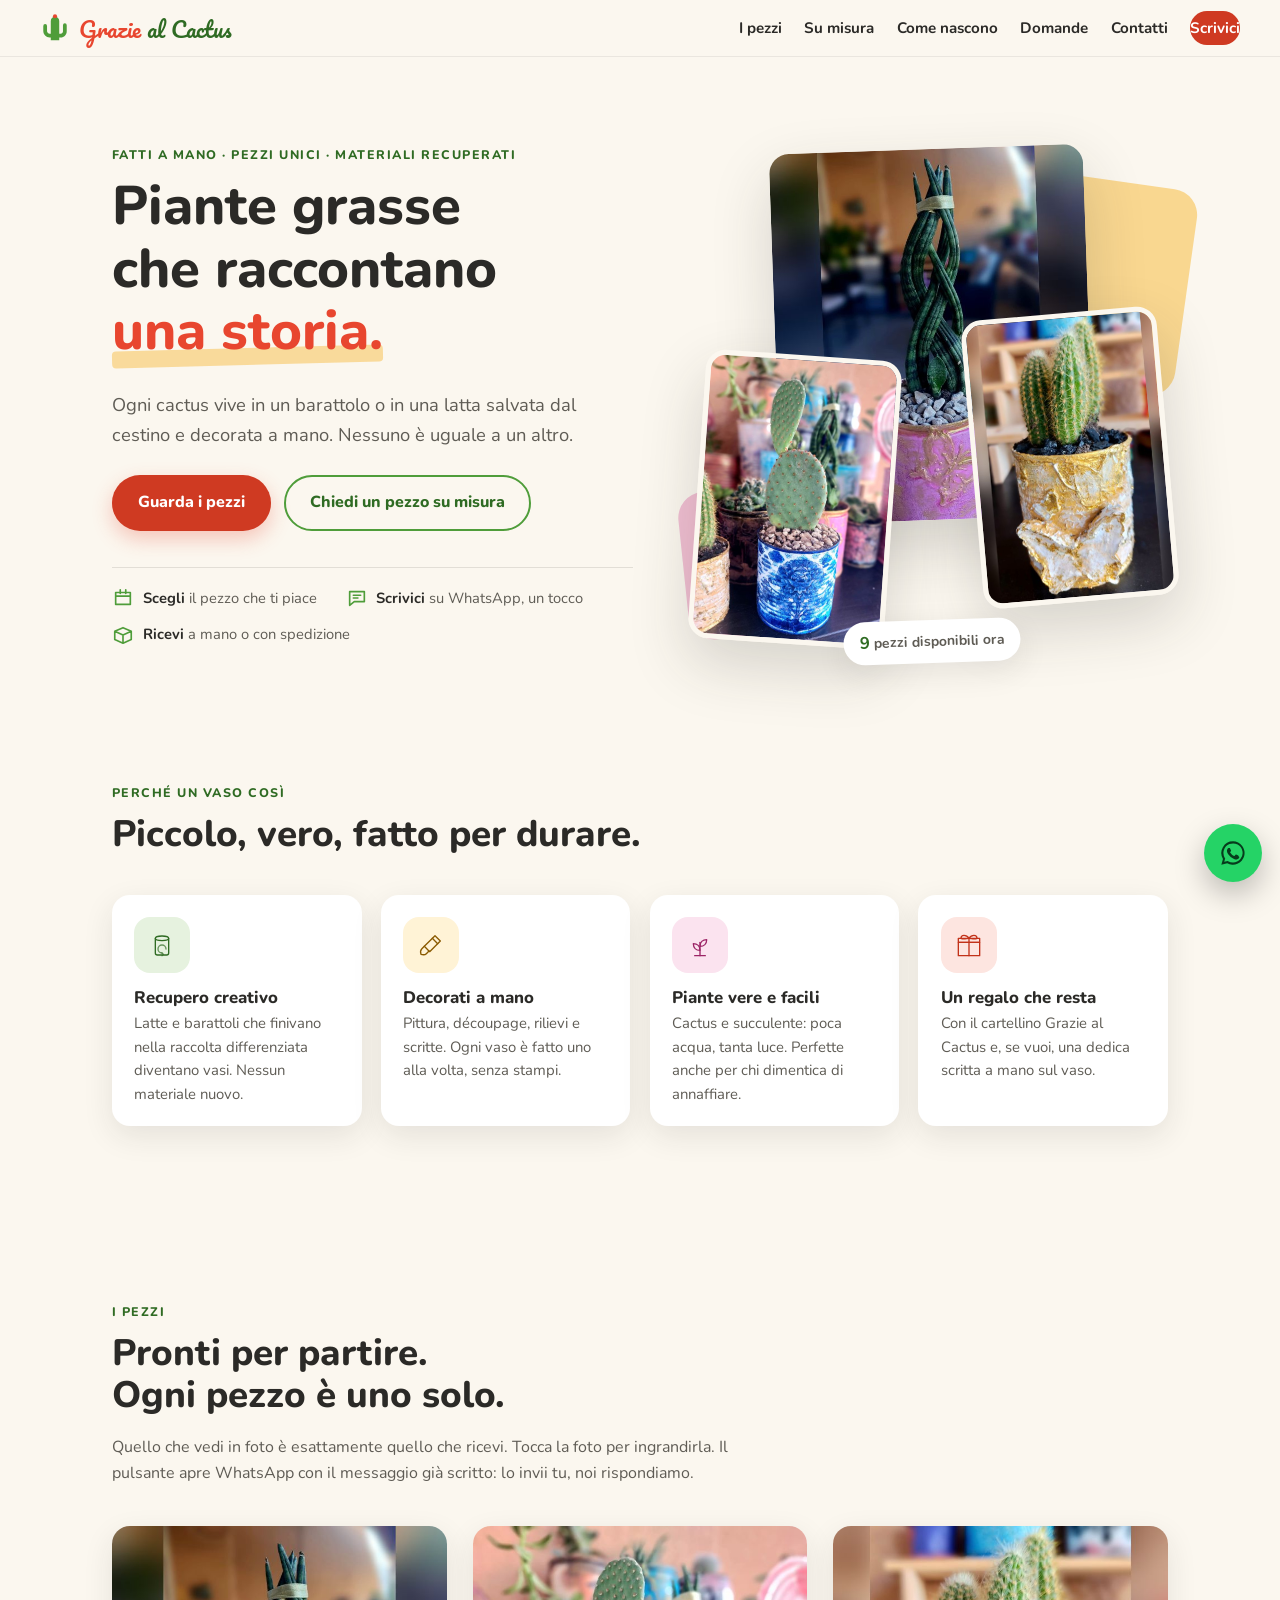
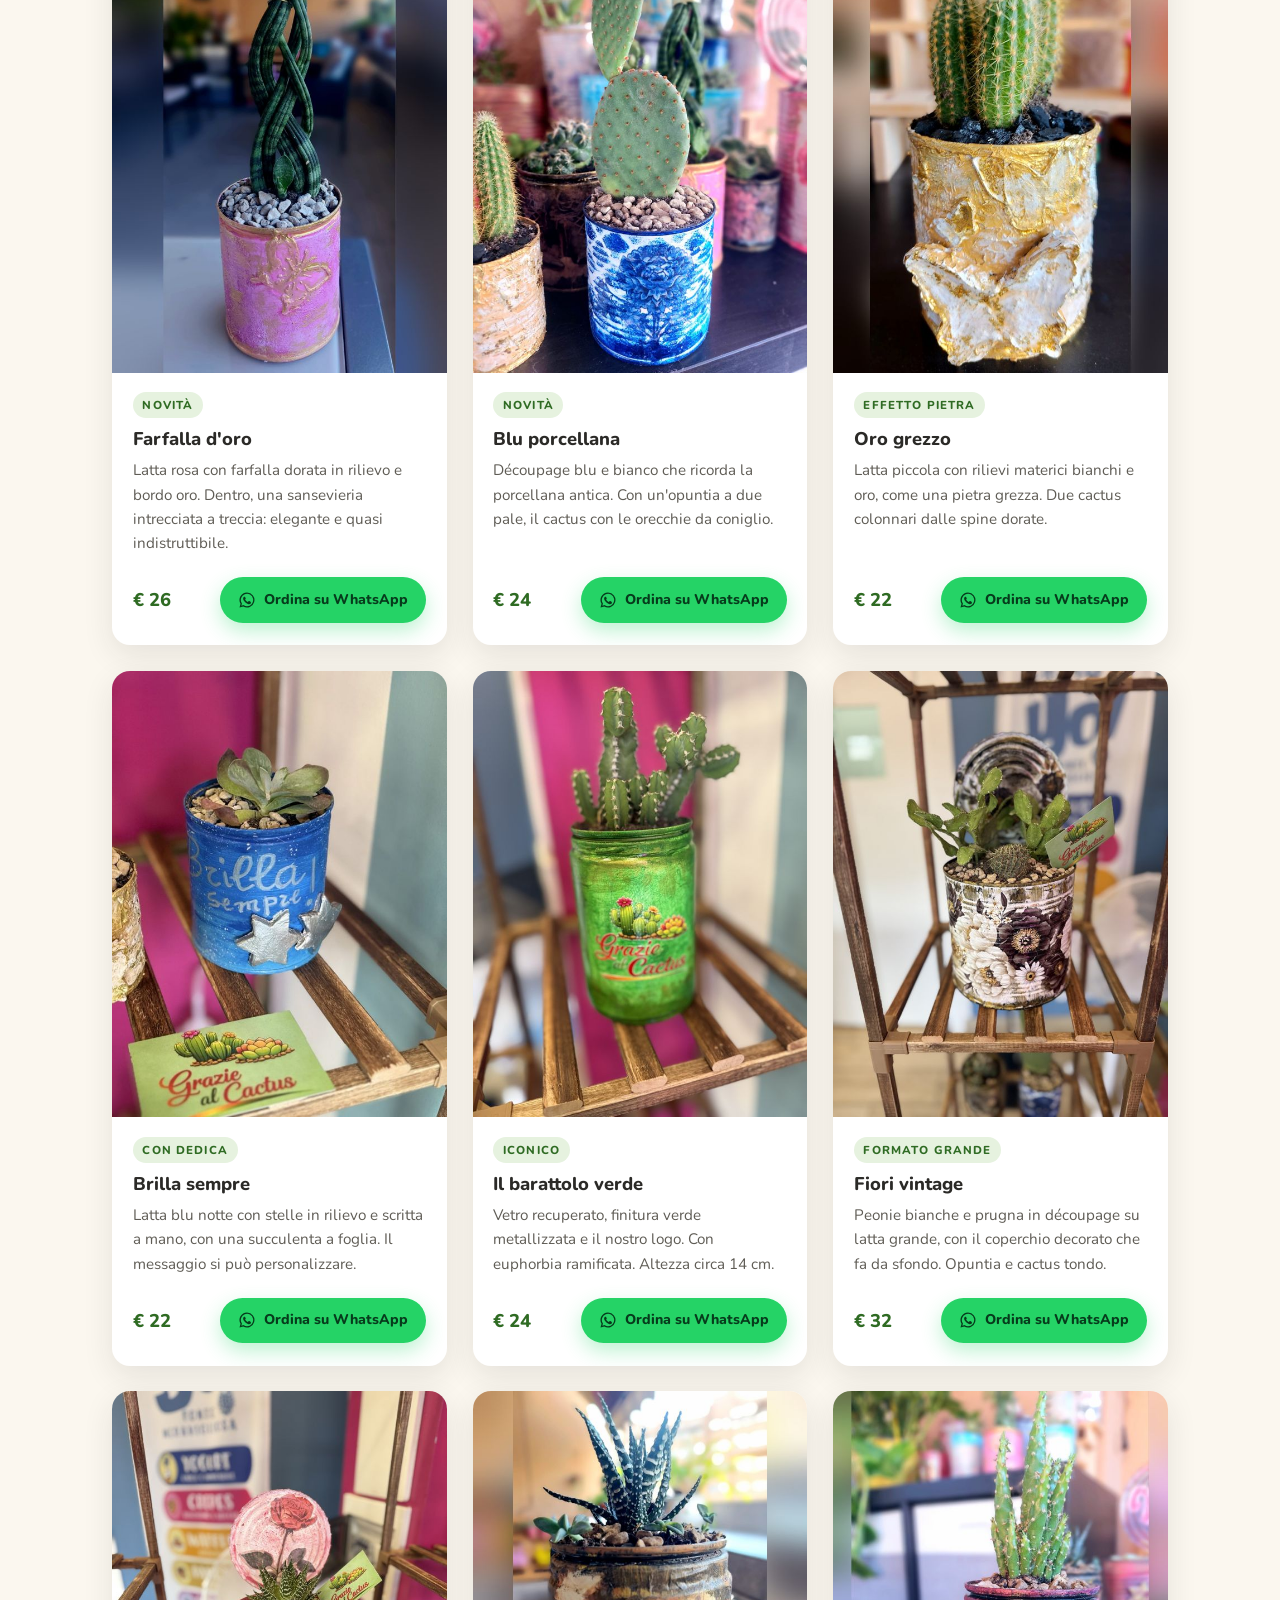
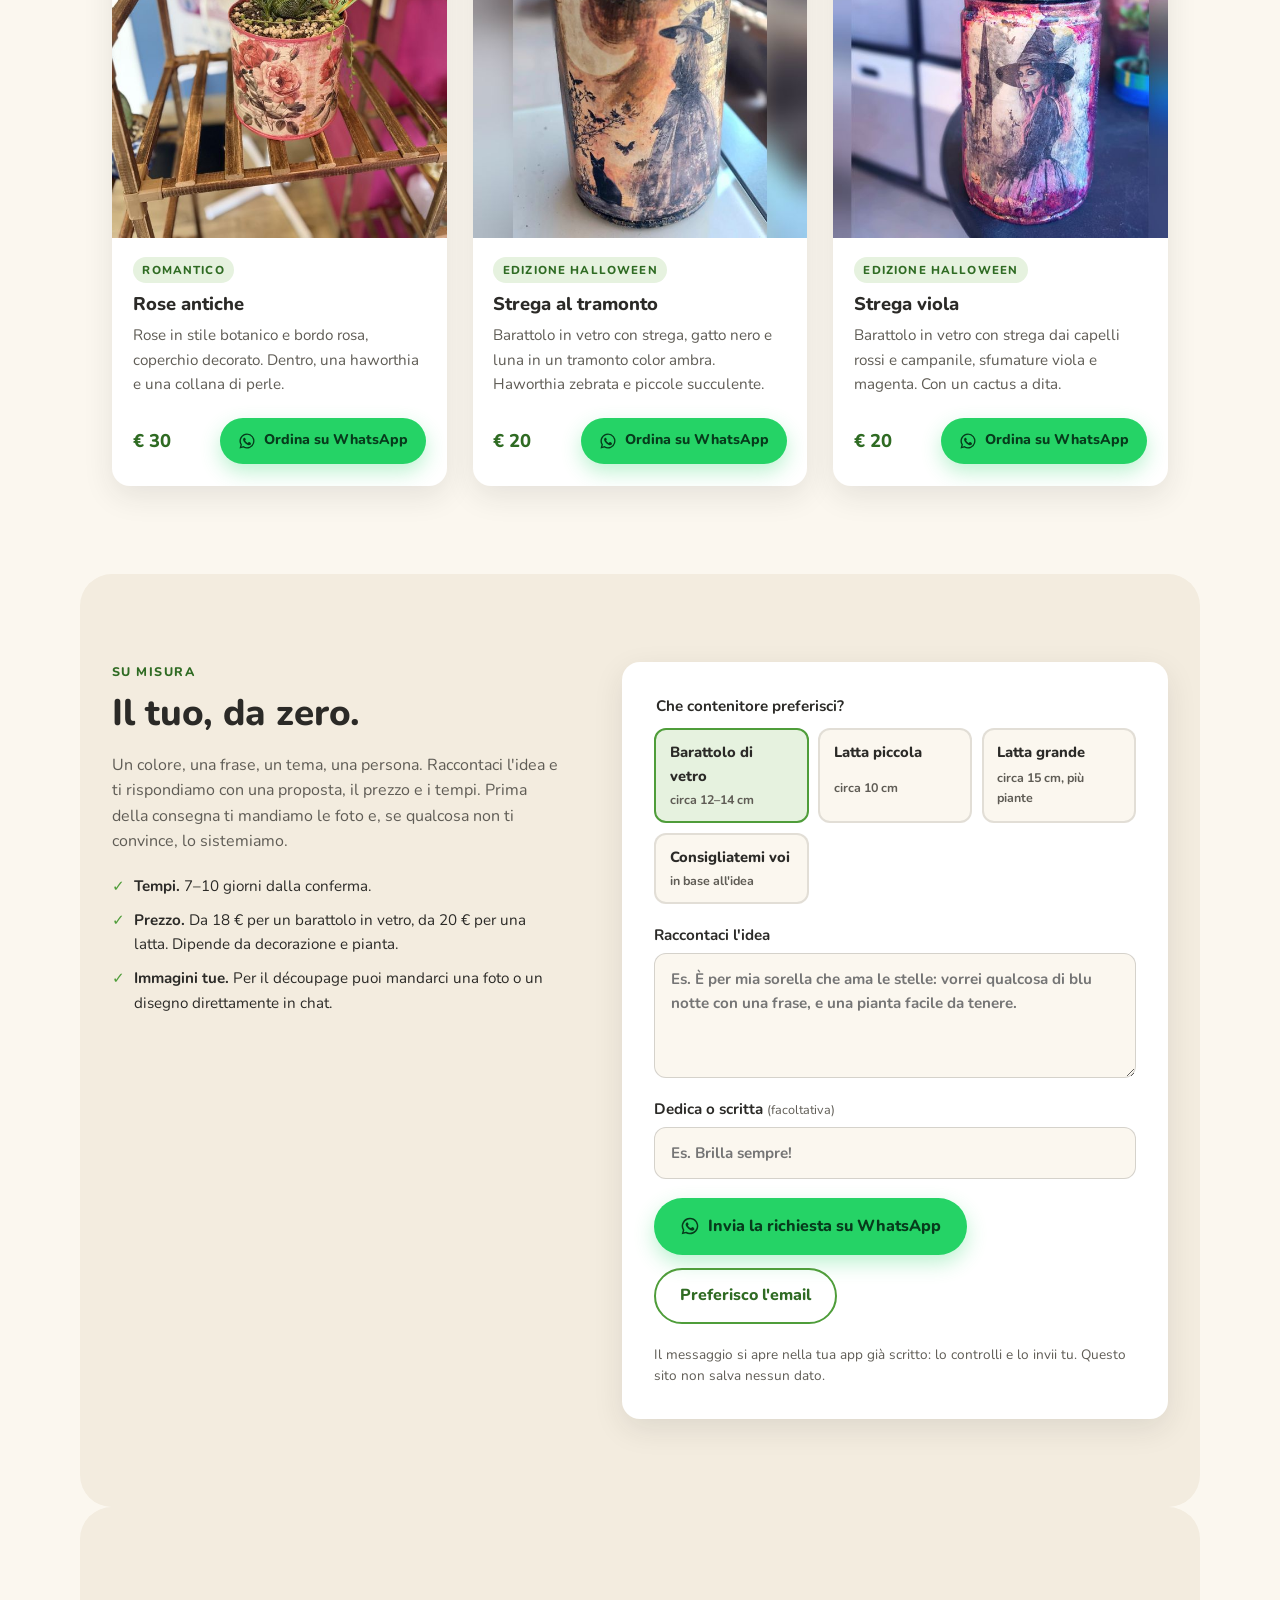
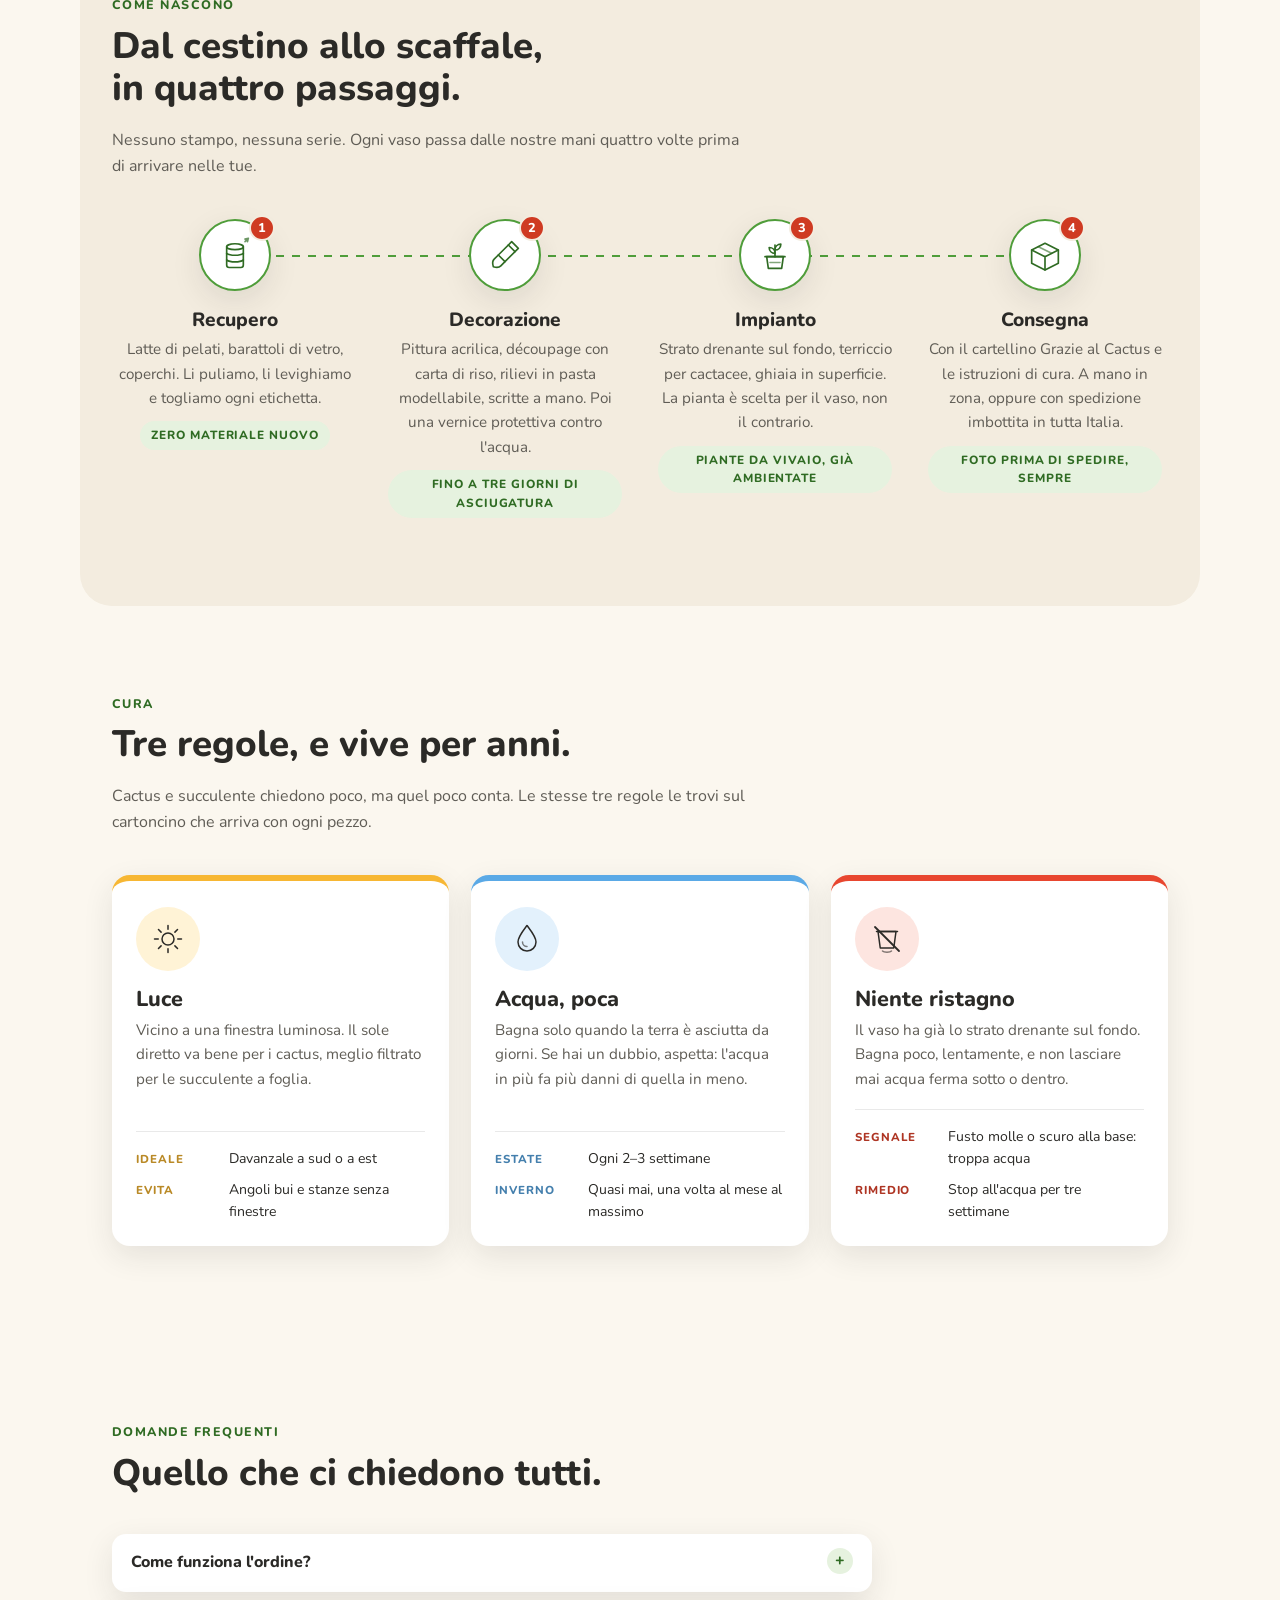
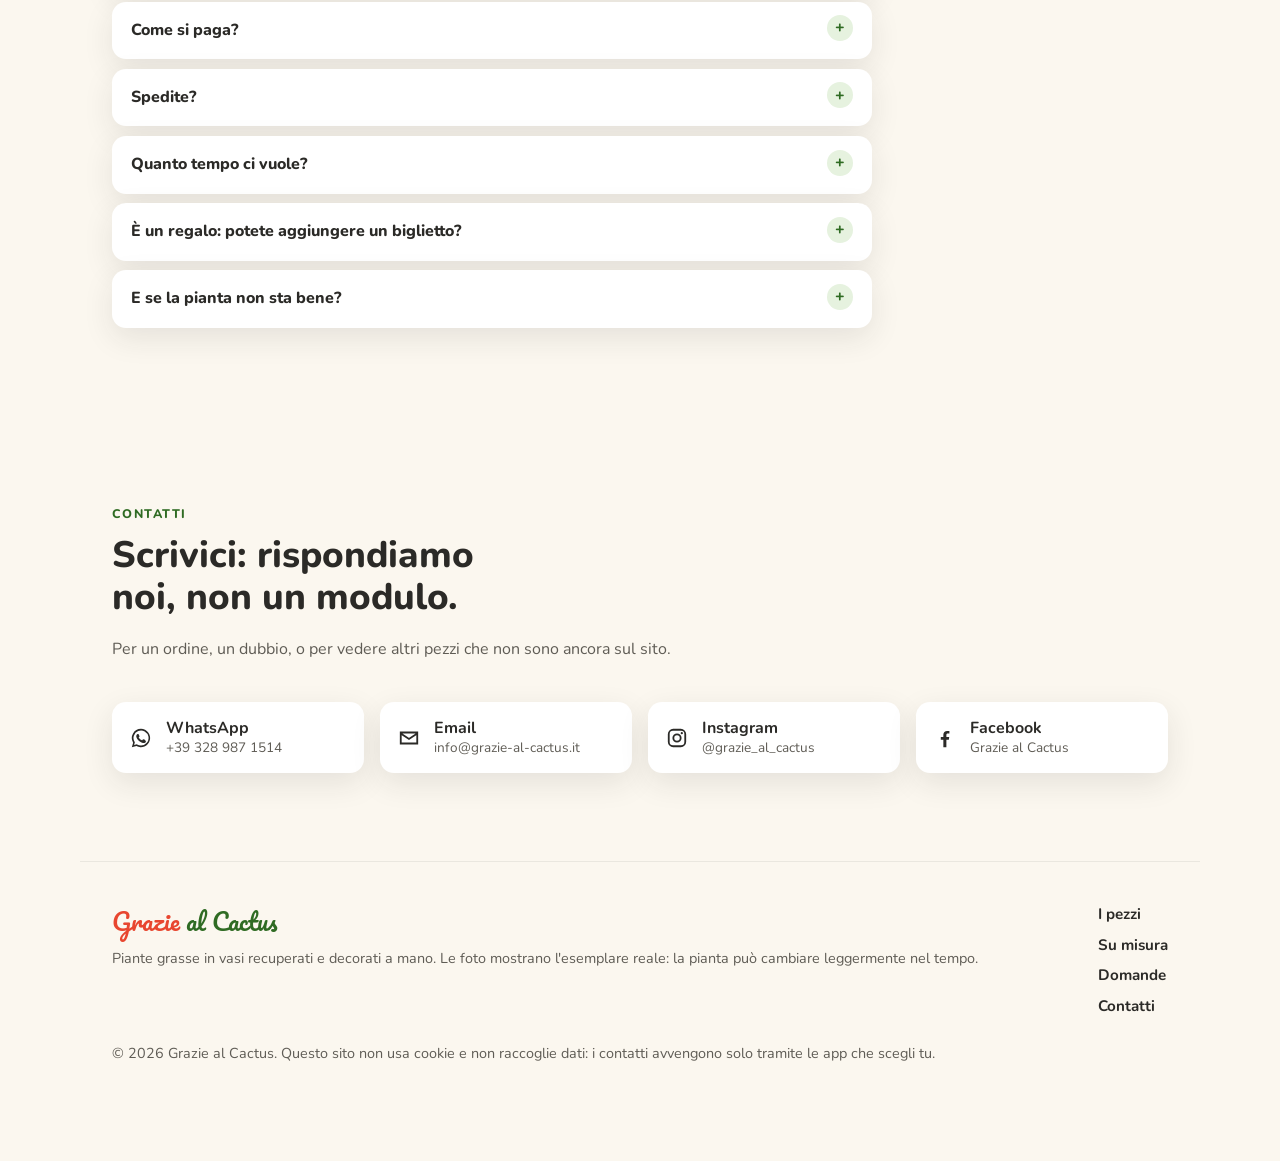
==== index.html @ 1192ac18 "Hero con collage di foto e riga Come funziona; sezione valori a schede con icone Co-Authored-By: Cla" ====
<!DOCTYPE html>
<html lang="it">
<head>
  <meta charset="UTF-8">
  <meta name="viewport" content="width=device-width, initial-scale=1.0">
  <title>Grazie al Cactus · Piante grasse in barattoli decorati a mano</title>
  <meta name="description" content="Cactus e piante grasse in latte e barattoli recuperati, decorati a mano uno per uno. Pezzi unici pronti da ordinare su WhatsApp, o creati su misura per te.">
  <meta name="theme-color" content="#fbf7ef">
  <!-- Sostituisci con il dominio definitivo quando il sito è online -->
  <link rel="canonical" href="https://www.grazie-al-cactus.it/">
  <meta property="og:type" content="website">
  <meta property="og:locale" content="it_IT">
  <meta property="og:site_name" content="Grazie al Cactus">
  <meta property="og:title" content="Grazie al Cactus · Piante grasse in barattoli decorati a mano">
  <meta property="og:description" content="Pezzi unici, fatti a mano con materiali recuperati. Ordini su WhatsApp.">
  <meta property="og:url" content="https://www.grazie-al-cactus.it/">
  <meta property="og:image" content="https://www.grazie-al-cactus.it/img/farfalla-oro.jpg">
  <meta name="twitter:card" content="summary_large_image">
  <link rel="preload" as="image" href="img/farfalla-oro-sm.jpg" fetchpriority="high">
  <link rel="stylesheet" href="fonts/fonts.css">
  <link rel="stylesheet" href="style.css">
  <link rel="icon" href="favicon.svg" type="image/svg+xml">
  <script type="application/ld+json">
  {
    "@context": "https://schema.org",
    "@type": "LocalBusiness",
    "name": "Grazie al Cactus",
    "description": "Cactus e piante grasse in barattoli e latte recuperate, decorate a mano.",
    "url": "https://www.grazie-al-cactus.it/",
    "telephone": "+393289871514",
    "image": "https://www.grazie-al-cactus.it/img/farfalla-oro.jpg",
    "priceRange": "€€",
    "areaServed": "IT"
  }
  </script>
</head>
<body>

<a class="skip" href="#pezzi">Vai ai pezzi</a>

<header class="site-header">
  <a href="#top" class="brand" aria-label="Grazie al Cactus, torna all'inizio">
    <svg class="brand-mark" aria-hidden="true" viewBox="0 0 32 32" width="30" height="30"><path fill="#4f9d3a" d="M16 4c-2.6 0-4.5 2-4.5 4.5V22h-1.2c-1.6 0-2.8-1.3-2.8-2.8v-5.4a2 2 0 1 0-4 0v5.4c0 3.8 3 6.8 6.8 6.8h1.2V29h9v-3h1.6c3.5 0 6.4-2.9 6.4-6.4V13a2 2 0 1 0-4 0v6.6c0 1.3-1.1 2.4-2.4 2.4H20.5V8.5C20.5 6 18.6 4 16 4Z"/><circle cx="16" cy="3.5" r="2.2" fill="#e8462f"/></svg>
    <span class="brand-name">Grazie <em>al Cactus</em></span>
  </a>
  <button class="nav-toggle" type="button" aria-expanded="false" aria-controls="nav" aria-label="Apri il menu">
    <span></span><span></span><span></span>
  </button>
  <nav class="nav" id="nav" aria-label="Navigazione principale">
    <a href="#pezzi">I pezzi</a>
    <a href="#su-misura">Su misura</a>
    <a href="#come-nascono">Come nascono</a>
    <a href="#domande">Domande</a>
    <a href="#contatti">Contatti</a>
    <a href="#" class="nav-cta" data-social="whatsapp" target="_blank" rel="noopener">Scrivici</a>
  </nav>
</header>

<main id="top">

  <!-- HERO -->
  <section class="hero" aria-labelledby="hero-title">
    <div class="hero-text">
      <p class="eyebrow">Fatti a mano · Pezzi unici · Materiali recuperati</p>
      <h1 id="hero-title">Piante grasse che raccontano <span class="hl">una storia.</span></h1>
      <p class="lead">
        Ogni cactus vive in un barattolo o in una latta salvata dal cestino e decorata
        a mano. Nessuno è uguale a un altro.
      </p>
      <div class="hero-actions">
        <a href="#pezzi" class="btn btn-primary">Guarda i pezzi</a>
        <a href="#su-misura" class="btn btn-ghost">Chiedi un pezzo su misura</a>
      </div>
      <ol class="how" aria-label="Come funziona">
        <li>
          <svg aria-hidden="true" viewBox="0 0 24 24"><path d="M4 6h16v13H4zM4 10h16M9 3v4M15 3v4"/></svg>
          <span><strong>Scegli</strong> il pezzo che ti piace</span>
        </li>
        <li>
          <svg aria-hidden="true" viewBox="0 0 24 24"><path d="M4 5h16v11H9l-5 4z"/><path d="M8 9h8M8 12h5"/></svg>
          <span><strong>Scrivici</strong> su WhatsApp, un tocco</span>
        </li>
        <li>
          <svg aria-hidden="true" viewBox="0 0 24 24"><path d="M3 8l9-4 9 4v9l-9 4-9-4zM3 8l9 4 9-4M12 12v9"/></svg>
          <span><strong>Ricevi</strong> a mano o con spedizione</span>
        </li>
      </ol>
    </div>
    <div class="collage" aria-hidden="true">
      <img class="collage-a" src="img/farfalla-oro-sm.jpg" alt="" width="600" height="800" fetchpriority="high" decoding="async">
      <img class="collage-b" src="img/blu-porcellana-sm.jpg" alt="" width="600" height="800" decoding="async">
      <img class="collage-c" src="img/oro-grezzo-sm.jpg" alt="" width="600" height="800" decoding="async">
      <span class="collage-badge"><strong id="count-available">9</strong> pezzi disponibili ora</span>
    </div>
  </section>

  <!-- PERCHÉ NOI -->
  <section class="values" aria-labelledby="values-title">
    <div class="section-head">
      <p class="eyebrow">Perché un vaso così</p>
      <h2 id="values-title">Piccolo, vero, fatto per durare.</h2>
    </div>
    <ul class="values-list">
      <li class="value v-green">
        <div class="value-icon" aria-hidden="true">
          <svg viewBox="0 0 48 48"><path d="M14 14v22a3 3 0 0 0 3 3h14a3 3 0 0 0 3-3V14"/><ellipse cx="24" cy="14" rx="10" ry="3.5"/><path d="M30 30a6 6 0 1 0-6 6" opacity=".7"/><path d="M24 36l2 2-2 2" opacity=".7"/></svg>
        </div>
        <h3>Recupero creativo</h3>
        <p>Latte e barattoli che finivano nella raccolta differenziata diventano vasi. Nessun materiale nuovo.</p>
      </li>
      <li class="value v-sun">
        <div class="value-icon" aria-hidden="true">
          <svg viewBox="0 0 48 48"><path d="M30 10l8 8-16 16-8-8z"/><path d="M14 26l-4 4c-2 2-2 5-1 8 3 1 6 1 8-1l4-4"/><path d="M26 14l8 8"/></svg>
        </div>
        <h3>Decorati a mano</h3>
        <p>Pittura, découpage, rilievi e scritte. Ogni vaso è fatto uno alla volta, senza stampi.</p>
      </li>
      <li class="value v-pink">
        <div class="value-icon" aria-hidden="true">
          <svg viewBox="0 0 48 48"><path d="M24 40V20"/><path d="M24 26c0-6 4-10 10-10 0 6-4 10-10 10Z"/><path d="M24 32c0-6-4-10-10-10 0 6 4 10 10 10Z"/><path d="M16 40h16"/></svg>
        </div>
        <h3>Piante vere e facili</h3>
        <p>Cactus e succulente: poca acqua, tanta luce. Perfette anche per chi dimentica di annaffiare.</p>
      </li>
      <li class="value v-coral">
        <div class="value-icon" aria-hidden="true">
          <svg viewBox="0 0 48 48"><path d="M8 20h32v20H8z"/><path d="M8 14h32v6H8z"/><path d="M24 14v26"/><path d="M24 14c-4-6-12-6-12 0 4 2 8 0 12 0Z"/><path d="M24 14c4-6 12-6 12 0-4 2-8 0-12 0Z"/></svg>
        </div>
        <h3>Un regalo che resta</h3>
        <p>Con il cartellino Grazie al Cactus e, se vuoi, una dedica scritta a mano sul vaso.</p>
      </li>
    </ul>
  </section>

  <!-- I PEZZI -->
  <section id="pezzi" class="collection" aria-labelledby="pezzi-title">
    <div class="section-head">
      <p class="eyebrow">I pezzi</p>
      <h2 id="pezzi-title">Pronti per partire. Ogni pezzo è uno solo.</h2>
      <p class="muted">Quello che vedi in foto è esattamente quello che ricevi. Tocca la foto per ingrandirla. Il pulsante apre WhatsApp con il messaggio già scritto: lo invii tu, noi rispondiamo.</p>
    </div>
    <div class="grid" id="product-grid"></div>
  </section>

  <!-- SU MISURA -->
  <section id="su-misura" class="custom" aria-labelledby="custom-title">
    <div class="custom-intro">
      <p class="eyebrow">Su misura</p>
      <h2 id="custom-title">Il tuo, da zero.</h2>
      <p class="muted">Un colore, una frase, un tema, una persona. Raccontaci l'idea e ti rispondiamo con una proposta, il prezzo e i tempi. Prima della consegna ti mandiamo le foto e, se qualcosa non ti convince, lo sistemiamo.</p>
      <ul class="custom-points">
        <li><strong>Tempi.</strong> 7–10 giorni dalla conferma.</li>
        <li><strong>Prezzo.</strong> Da 18 € per un barattolo in vetro, da 20 € per una latta. Dipende da decorazione e pianta.</li>
        <li><strong>Immagini tue.</strong> Per il découpage puoi mandarci una foto o un disegno direttamente in chat.</li>
      </ul>
    </div>

    <form class="custom-form" id="custom-form" novalidate>
      <fieldset>
        <legend>Che contenitore preferisci?</legend>
        <div class="options">
          <label class="option"><input type="radio" name="tipo" value="Barattolo di vetro" checked><span class="option-box"><span class="option-label">Barattolo di vetro</span><span class="option-note">circa 12–14 cm</span></span></label>
          <label class="option"><input type="radio" name="tipo" value="Latta piccola"><span class="option-box"><span class="option-label">Latta piccola</span><span class="option-note">circa 10 cm</span></span></label>
          <label class="option"><input type="radio" name="tipo" value="Latta grande"><span class="option-box"><span class="option-label">Latta grande</span><span class="option-note">circa 15 cm, più piante</span></span></label>
          <label class="option"><input type="radio" name="tipo" value="Consigliatemi voi"><span class="option-box"><span class="option-label">Consigliatemi voi</span><span class="option-note">in base all'idea</span></span></label>
        </div>
      </fieldset>
      <label>
        <span>Raccontaci l'idea</span>
        <textarea id="cf-idea" rows="4" required aria-describedby="cf-idea-err" placeholder="Es. È per mia sorella che ama le stelle: vorrei qualcosa di blu notte con una frase, e una pianta facile da tenere."></textarea>
        <span class="field-error" id="cf-idea-err" hidden>Scrivi almeno due parole sull'idea, così sappiamo da dove partire.</span>
      </label>
      <label>
        <span>Dedica o scritta <small>(facoltativa)</small></span>
        <input type="text" id="cf-dedica" maxlength="40" placeholder="Es. Brilla sempre!">
      </label>
      <div class="custom-actions">
        <button type="submit" class="btn btn-wa">
          <svg aria-hidden="true" viewBox="0 0 24 24" width="20" height="20"><path fill="currentColor" d="M12 2a10 10 0 0 0-8.6 15.1L2 22l5-1.3A10 10 0 1 0 12 2Zm0 18.2a8.2 8.2 0 0 1-4.2-1.2l-.3-.2-3 .8.8-2.9-.2-.3A8.2 8.2 0 1 1 12 20.2Zm4.5-6.1c-.2-.1-1.5-.7-1.7-.8s-.4-.1-.6.1-.6.8-.8 1-.3.2-.5.1a6.7 6.7 0 0 1-3.3-2.9c-.3-.4.3-.4.7-1.3.1-.2 0-.3 0-.4l-.8-1.8c-.2-.5-.4-.4-.6-.4h-.5a1 1 0 0 0-.7.3 3 3 0 0 0-.9 2.2 5.2 5.2 0 0 0 1.1 2.8 12 12 0 0 0 4.6 4c.6.3 1.1.4 1.5.5a3.6 3.6 0 0 0 1.7-.1 2.6 2.6 0 0 0 1.5-1.1 2 2 0 0 0 .1-1.1c0-.1-.2-.2-.4-.3Z"/></svg>
          Invia la richiesta su WhatsApp
        </button>
        <button type="button" class="btn btn-ghost" data-channel="email">Preferisco l'email</button>
      </div>
      <p class="form-note">Il messaggio si apre nella tua app già scritto: lo controlli e lo invii tu. Questo sito non salva nessun dato.</p>
    </form>
  </section>

  <!-- COME NASCONO -->
  <section id="come-nascono" class="process" aria-labelledby="process-title">
    <div class="section-head">
      <p class="eyebrow">Come nascono</p>
      <h2 id="process-title">Dal cestino allo scaffale, in quattro passaggi.</h2>
      <p class="muted">Nessuno stampo, nessuna serie. Ogni vaso passa dalle nostre mani quattro volte prima di arrivare nelle tue.</p>
    </div>
    <ol class="timeline">
      <li class="step">
        <div class="step-icon" aria-hidden="true">
          <svg viewBox="0 0 48 48"><path d="M14 14v22a3 3 0 0 0 3 3h14a3 3 0 0 0 3-3V14"/><ellipse cx="24" cy="14" rx="10" ry="3.5"/><path d="M14 22c2 1.5 5 2.3 10 2.3s8-.8 10-2.3M14 30c2 1.5 5 2.3 10 2.3s8-.8 10-2.3"/><path d="M36 8l4-4m0 0-1 4m1-4-4 1" opacity=".7"/></svg>
          <span class="step-n">1</span>
        </div>
        <h3>Recupero</h3>
        <p>Latte di pelati, barattoli di vetro, coperchi. Li puliamo, li levighiamo e togliamo ogni etichetta.</p>
        <span class="step-note">Zero materiale nuovo</span>
      </li>
      <li class="step">
        <div class="step-icon" aria-hidden="true">
          <svg viewBox="0 0 48 48"><path d="M32 8l8 8-16 16-8-8z"/><path d="M16 24l-5 5c-2 2-2 6-1 9 3 1 7 1 9-1l5-5"/><path d="M28 12l8 8"/></svg>
          <span class="step-n">2</span>
        </div>
        <h3>Decorazione</h3>
        <p>Pittura acrilica, découpage con carta di riso, rilievi in pasta modellabile, scritte a mano. Poi una vernice protettiva contro l'acqua.</p>
        <span class="step-note">Fino a tre giorni di asciugatura</span>
      </li>
      <li class="step">
        <div class="step-icon" aria-hidden="true">
          <svg viewBox="0 0 48 48"><path d="M14 26h20l-2 14H16z"/><path d="M12 26h24"/><path d="M24 26V12"/><path d="M24 18c0-4 3-7 7-7 0 4-3 7-7 7Z"/><path d="M24 22c0-4-3-7-7-7 0 4 3 7 7 7Z"/><path d="M18 33h12" opacity=".6"/></svg>
          <span class="step-n">3</span>
        </div>
        <h3>Impianto</h3>
        <p>Strato drenante sul fondo, terriccio per cactacee, ghiaia in superficie. La pianta è scelta per il vaso, non il contrario.</p>
        <span class="step-note">Piante da vivaio, già ambientate</span>
      </li>
      <li class="step">
        <div class="step-icon" aria-hidden="true">
          <svg viewBox="0 0 48 48"><path d="M8 18l16-8 16 8v16l-16 8-16-8z"/><path d="M8 18l16 8 16-8M24 26v16"/><path d="M16 14l16 8" opacity=".6"/></svg>
          <span class="step-n">4</span>
        </div>
        <h3>Consegna</h3>
        <p>Con il cartellino Grazie al Cactus e le istruzioni di cura. A mano in zona, oppure con spedizione imbottita in tutta Italia.</p>
        <span class="step-note">Foto prima di spedire, sempre</span>
      </li>
    </ol>
  </section>

  <!-- CURA -->
  <section id="cura" class="care" aria-labelledby="care-title">
    <div class="section-head">
      <p class="eyebrow">Cura</p>
      <h2 id="care-title">Tre regole, e vive per anni.</h2>
      <p class="muted">Cactus e succulente chiedono poco, ma quel poco conta. Le stesse tre regole le trovi sul cartoncino che arriva con ogni pezzo.</p>
    </div>
    <ul class="rules">
      <li class="rule rule-sun">
        <div class="rule-icon" aria-hidden="true">
          <svg viewBox="0 0 48 48"><circle cx="24" cy="24" r="8"/><path d="M24 6v5M24 37v5M6 24h5M37 24h5M11.3 11.3l3.5 3.5M33.2 33.2l3.5 3.5M11.3 36.7l3.5-3.5M33.2 14.8l3.5-3.5"/></svg>
        </div>
        <h3>Luce</h3>
        <p>Vicino a una finestra luminosa. Il sole diretto va bene per i cactus, meglio filtrato per le succulente a foglia.</p>
        <dl class="rule-facts">
          <div><dt>Ideale</dt><dd>Davanzale a sud o a est</dd></div>
          <div><dt>Evita</dt><dd>Angoli bui e stanze senza finestre</dd></div>
        </dl>
      </li>
      <li class="rule rule-water">
        <div class="rule-icon" aria-hidden="true">
          <svg viewBox="0 0 48 48"><path d="M24 6c6 8 12 15 12 22a12 12 0 0 1-24 0c0-7 6-14 12-22Z"/><path d="M18 28a6 6 0 0 0 6 6" opacity=".6"/></svg>
        </div>
        <h3>Acqua, poca</h3>
        <p>Bagna solo quando la terra è asciutta da giorni. Se hai un dubbio, aspetta: l'acqua in più fa più danni di quella in meno.</p>
        <dl class="rule-facts">
          <div><dt>Estate</dt><dd>Ogni 2–3 settimane</dd></div>
          <div><dt>Inverno</dt><dd>Quasi mai, una volta al mese al massimo</dd></div>
        </dl>
      </li>
      <li class="rule rule-drain">
        <div class="rule-icon" aria-hidden="true">
          <svg viewBox="0 0 48 48"><path d="M12 14h24l-3 22H15z"/><path d="M10 14h28"/><path d="M18 40c2 2 10 2 12 0" opacity=".6"/><path d="M8 8l32 32" stroke-width="2.4"/></svg>
        </div>
        <h3>Niente ristagno</h3>
        <p>Il vaso ha già lo strato drenante sul fondo. Bagna poco, lentamente, e non lasciare mai acqua ferma sotto o dentro.</p>
        <dl class="rule-facts">
          <div><dt>Segnale</dt><dd>Fusto molle o scuro alla base: troppa acqua</dd></div>
          <div><dt>Rimedio</dt><dd>Stop all'acqua per tre settimane</dd></div>
        </dl>
      </li>
    </ul>
  </section>

  <!-- DOMANDE -->
  <section id="domande" class="faq" aria-labelledby="faq-title">
    <div class="section-head">
      <p class="eyebrow">Domande frequenti</p>
      <h2 id="faq-title">Quello che ci chiedono tutti.</h2>
    </div>
    <div class="faq-list">
      <details>
        <summary>Come funziona l'ordine?</summary>
        <p>Scegli il pezzo, premi "Ordina su WhatsApp" e ti si apre il messaggio già scritto. Lo invii, noi confermiamo che il pezzo è ancora disponibile e ci accordiamo su consegna e pagamento. Nessun addebito automatico.</p>
      </details>
      <details>
        <summary>Come si paga?</summary>
        <p>Te lo diciamo in chat al momento della conferma: bonifico, PayPal, Satispay, oppure contanti se ritiri a mano.</p>
      </details>
      <details>
        <summary>Spedite?</summary>
        <p>Sì, in tutta Italia, con imballo protetto pensato per le piante. Il costo della spedizione te lo comunichiamo con la conferma dell'ordine. In zona consegniamo a mano.</p>
      </details>
      <details>
        <summary>Quanto tempo ci vuole?</summary>
        <p>I pezzi pronti partono entro due giorni lavorativi dalla conferma. I pezzi su misura richiedono 7–10 giorni: ti mandiamo le foto prima di spedire.</p>
      </details>
      <details>
        <summary>È un regalo: potete aggiungere un biglietto?</summary>
        <p>Certo. Scrivici il testo in chat: aggiungiamo un biglietto scritto a mano e, se vuoi, una dedica direttamente sul vaso.</p>
      </details>
      <details>
        <summary>E se la pianta non sta bene?</summary>
        <p>Scrivici una foto. Cactus e succulente sono resistenti, e nella maggior parte dei casi basta cambiare posizione o dare meno acqua. Ti diciamo cosa fare.</p>
      </details>
    </div>
  </section>

  <!-- CONTATTI -->
  <section id="contatti" class="contact" aria-labelledby="contact-title">
    <div class="section-head">
      <p class="eyebrow">Contatti</p>
      <h2 id="contact-title">Scrivici: rispondiamo noi, non un modulo.</h2>
      <p class="muted">Per un ordine, un dubbio, o per vedere altri pezzi che non sono ancora sul sito.</p>
    </div>
    <ul class="contact-list">
      <li>
        <a data-social="whatsapp" href="#" target="_blank" rel="noopener">
          <svg aria-hidden="true" viewBox="0 0 24 24" width="22" height="22"><path fill="currentColor" d="M12 2a10 10 0 0 0-8.6 15.1L2 22l5-1.3A10 10 0 1 0 12 2Zm0 18.2a8.2 8.2 0 0 1-4.2-1.2l-.3-.2-3 .8.8-2.9-.2-.3A8.2 8.2 0 1 1 12 20.2Zm4.5-6.1c-.2-.1-1.5-.7-1.7-.8s-.4-.1-.6.1-.6.8-.8 1-.3.2-.5.1a6.7 6.7 0 0 1-3.3-2.9c-.3-.4.3-.4.7-1.3.1-.2 0-.3 0-.4l-.8-1.8c-.2-.5-.4-.4-.6-.4h-.5a1 1 0 0 0-.7.3 3 3 0 0 0-.9 2.2 5.2 5.2 0 0 0 1.1 2.8 12 12 0 0 0 4.6 4c.6.3 1.1.4 1.5.5a3.6 3.6 0 0 0 1.7-.1 2.6 2.6 0 0 0 1.5-1.1 2 2 0 0 0 .1-1.1c0-.1-.2-.2-.4-.3Z"/></svg>
          <span><strong>WhatsApp</strong><small id="phone-label"></small></span>
        </a>
      </li>
      <li>
        <a data-social="email" href="#">
          <svg aria-hidden="true" viewBox="0 0 24 24" width="22" height="22"><path fill="none" stroke="currentColor" stroke-width="2" d="M3 6h18v12H3z M3 7l9 6 9-6"/></svg>
          <span><strong>Email</strong><small id="email-label"></small></span>
        </a>
      </li>
      <li>
        <a data-social="instagram" href="#" target="_blank" rel="noopener">
          <svg aria-hidden="true" viewBox="0 0 24 24" width="22" height="22"><path fill="currentColor" d="M7.8 2h8.4A5.8 5.8 0 0 1 22 7.8v8.4a5.8 5.8 0 0 1-5.8 5.8H7.8A5.8 5.8 0 0 1 2 16.2V7.8A5.8 5.8 0 0 1 7.8 2Zm-.2 2A3.6 3.6 0 0 0 4 7.6v8.8A3.6 3.6 0 0 0 7.6 20h8.8a3.6 3.6 0 0 0 3.6-3.6V7.6A3.6 3.6 0 0 0 16.4 4H7.6Zm9.65 1.5a1.25 1.25 0 1 1 0 2.5 1.25 1.25 0 0 1 0-2.5ZM12 7a5 5 0 1 1 0 10 5 5 0 0 1 0-10Zm0 2a3 3 0 1 0 0 6 3 3 0 0 0 0-6Z"/></svg>
          <span><strong>Instagram</strong><small id="instagram-label"></small></span>
        </a>
      </li>
      <li>
        <a data-social="facebook" href="#" target="_blank" rel="noopener">
          <svg aria-hidden="true" viewBox="0 0 24 24" width="22" height="22"><path fill="currentColor" d="M13.5 22v-8h2.7l.4-3.2h-3.1V8.8c0-.9.3-1.6 1.6-1.6h1.7V4.4c-.3 0-1.3-.1-2.5-.1-2.5 0-4.1 1.5-4.1 4.2v2.3H7.4V14h2.8v8h3.3Z"/></svg>
          <span><strong>Facebook</strong><small>Grazie al Cactus</small></span>
        </a>
      </li>
    </ul>
  </section>

</main>

<footer class="site-footer">
  <div class="footer-inner">
    <div>
      <p class="footer-brand">Grazie <em>al Cactus</em></p>
      <p class="muted small">Piante grasse in vasi recuperati e decorati a mano. Le foto mostrano l'esemplare reale: la pianta può cambiare leggermente nel tempo.</p>
    </div>
    <nav class="footer-nav" aria-label="Navigazione piè di pagina">
      <a href="#pezzi">I pezzi</a>
      <a href="#su-misura">Su misura</a>
      <a href="#domande">Domande</a>
      <a href="#contatti">Contatti</a>
    </nav>
  </div>
  <p class="muted small legal">© <span id="year"></span> Grazie al Cactus. Questo sito non usa cookie e non raccoglie dati: i contatti avvengono solo tramite le app che scegli tu.</p>
</footer>

<a href="#" class="fab" data-social="whatsapp" target="_blank" rel="noopener" aria-label="Scrivici su WhatsApp">
  <svg aria-hidden="true" viewBox="0 0 24 24" width="28" height="28"><path fill="currentColor" d="M12 2a10 10 0 0 0-8.6 15.1L2 22l5-1.3A10 10 0 1 0 12 2Zm0 18.2a8.2 8.2 0 0 1-4.2-1.2l-.3-.2-3 .8.8-2.9-.2-.3A8.2 8.2 0 1 1 12 20.2Zm4.5-6.1c-.2-.1-1.5-.7-1.7-.8s-.4-.1-.6.1-.6.8-.8 1-.3.2-.5.1a6.7 6.7 0 0 1-3.3-2.9c-.3-.4.3-.4.7-1.3.1-.2 0-.3 0-.4l-.8-1.8c-.2-.5-.4-.4-.6-.4h-.5a1 1 0 0 0-.7.3 3 3 0 0 0-.9 2.2 5.2 5.2 0 0 0 1.1 2.8 12 12 0 0 0 4.6 4c.6.3 1.1.4 1.5.5a3.6 3.6 0 0 0 1.7-.1 2.6 2.6 0 0 0 1.5-1.1 2 2 0 0 0 .1-1.1c0-.1-.2-.2-.4-.3Z"/></svg>
</a>

<!-- Lightbox -->
<div class="lightbox" id="lightbox" role="dialog" aria-modal="true" aria-label="Foto ingrandita" hidden>
  <button class="lightbox-close" type="button" aria-label="Chiudi">×</button>
  <button class="lightbox-nav lightbox-prev" type="button" aria-label="Foto precedente">‹</button>
  <figure>
    <img id="lightbox-img" src="" alt="">
    <figcaption id="lightbox-caption"></figcaption>
  </figure>
  <button class="lightbox-nav lightbox-next" type="button" aria-label="Foto successiva">›</button>
</div>

<script src="products.js"></script>
<script src="script.js"></script>
</body>
</html>
---- fonts/fonts.css ----
/* Caratteri ospitati sul sito: nessuna richiesta verso Google Fonts */
@font-face {
  font-family: 'Nunito';
  font-style: normal;
  font-weight: 400 800;
  font-display: swap;
  src: url('nunito.woff2') format('woff2');
}
@font-face {
  font-family: 'Pacifico';
  font-style: normal;
  font-weight: 400;
  font-display: swap;
  src: url('pacifico-400.woff2') format('woff2');
}
---- style.css ----
/* ==========================================================
   Grazie al Cactus · sito vetrina
   Palette dal logo: verde cactus, corallo, giallo sole, carta calda.
   ========================================================== */

:root {
  --green: #4f9d3a;
  --green-dark: #2f6b23;
  --green-soft: #e6f2df;
  --coral: #e8462f;
  --coral-dark: #c23219;
  --coral-btn: #cf3a22;        /* contrasto ≥ 4.5:1 con testo bianco */
  --sun: #f7b733;
  --pink: #d63c8f;
  --wa: #25d366;
  --wa-ink: #073b1c;           /* testo scuro sul verde WhatsApp */
  --ink: #2b2a27;
  --ink-soft: #5f5c55;
  --paper: #fbf7ef;
  --paper-2: #f3ecdf;
  --white: #ffffff;
  --radius: 18px;
  --shadow: 0 10px 30px rgba(43, 42, 39, .10);
  --shadow-lg: 0 24px 60px rgba(43, 42, 39, .18);
  --max: 1120px;
  --focus: 0 0 0 3px rgba(79, 157, 58, .35);
}

* { box-sizing: border-box; }
[hidden] { display: none !important; }
html { scroll-behavior: smooth; scroll-padding-top: 80px; overflow-x: clip; }
body {
  margin: 0;
  overflow-x: clip;
  font-family: "Nunito", system-ui, -apple-system, "Segoe UI", sans-serif;
  color: var(--ink);
  background: var(--paper);
  line-height: 1.6;
  -webkit-font-smoothing: antialiased;
}
img { display: block; max-width: 100%; height: auto; }
a { color: var(--coral-dark); }
h1, h2, h3 { line-height: 1.15; margin: 0 0 .5em; font-weight: 800; text-wrap: balance; }
h1 { font-size: clamp(2.1rem, 5vw, 3.4rem); }
h2 { font-size: clamp(1.6rem, 3.5vw, 2.3rem); }
h3 { font-size: 1.15rem; }
p { margin: 0 0 1em; }
.muted { color: var(--ink-soft); }
.small { font-size: .9rem; }
.eyebrow {
  text-transform: uppercase; letter-spacing: .12em; font-size: .78rem; font-weight: 800;
  color: var(--green-dark); margin-bottom: .8em;
}
.sr-only { position: absolute; width: 1px; height: 1px; padding: 0; margin: -1px; overflow: hidden; clip: rect(0, 0, 0, 0); white-space: nowrap; border: 0; }
:focus-visible { outline: 0; box-shadow: var(--focus); border-radius: 6px; }

.skip {
  position: absolute; left: 1rem; top: -4rem; z-index: 100; padding: .6rem 1rem;
  background: var(--ink); color: var(--white); border-radius: 8px; font-weight: 700; text-decoration: none;
}
.skip:focus { top: 1rem; }

/* ---------- Header ---------- */
.site-header {
  position: sticky; top: 0; z-index: 20;
  display: flex; align-items: center; justify-content: space-between; gap: 1rem;
  padding: .7rem clamp(1rem, 4vw, 2.5rem);
  background: rgba(251, 247, 239, .92); backdrop-filter: blur(10px);
  border-bottom: 1px solid rgba(43, 42, 39, .08);
}
.brand { display: flex; align-items: center; gap: .55rem; text-decoration: none; color: var(--ink); }
.brand-name { font-family: "Pacifico", cursive; font-size: 1.35rem; color: var(--coral); line-height: 1; padding-top: .2rem; }
.brand-name em { font-style: normal; color: var(--green-dark); }
.nav { display: flex; gap: clamp(.6rem, 2vw, 1.4rem); align-items: center; font-weight: 700; }
.nav a { text-decoration: none; color: var(--ink); font-size: .95rem; padding: .3rem 0; }
.nav a:hover { color: var(--coral-dark); }
.nav-cta { background: var(--coral-btn); color: var(--white) !important; padding: .5rem 1.1rem; border-radius: 999px; }
.nav-cta:hover { background: var(--coral-dark); }
.nav-toggle { display: none; }
@media (max-width: 760px) {
  .nav-toggle {
    display: grid; gap: 5px; width: 44px; height: 44px; place-content: center;
    background: transparent; border: 0; cursor: pointer; margin-left: auto;
  }
  .nav-toggle span { display: block; width: 22px; height: 2px; background: var(--ink); transition: transform .2s, opacity .2s; }
  .nav-toggle[aria-expanded="true"] span:nth-child(1) { transform: translateY(7px) rotate(45deg); }
  .nav-toggle[aria-expanded="true"] span:nth-child(2) { opacity: 0; }
  .nav-toggle[aria-expanded="true"] span:nth-child(3) { transform: translateY(-7px) rotate(-45deg); }
  .nav {
    display: none; position: absolute; left: 0; right: 0; top: 100%;
    flex-direction: column; align-items: stretch; gap: 0;
    background: var(--paper); border-bottom: 1px solid rgba(43, 42, 39, .1); box-shadow: var(--shadow);
    padding: .5rem 1rem 1rem;
  }
  .nav.is-open { display: flex; }
  .nav a { padding: .8rem .4rem; font-size: 1.05rem; border-bottom: 1px solid rgba(43, 42, 39, .08); }
  .nav-cta { margin-top: .8rem; text-align: center; border: 0; }
}

/* ---------- Buttons ---------- */
.btn {
  display: inline-flex; align-items: center; justify-content: center; gap: .5rem;
  padding: .85rem 1.5rem; border-radius: 999px; min-height: 44px;
  font: inherit; font-weight: 800; text-decoration: none;
  border: 2px solid transparent; cursor: pointer;
  transition: transform .15s ease, background .15s ease, box-shadow .15s ease;
}
.btn:active { transform: translateY(1px); }
.btn-primary { background: var(--coral-btn); color: var(--white); box-shadow: 0 8px 20px rgba(232, 70, 47, .28); }
.btn-primary:hover { background: var(--coral-dark); }
.btn-ghost { background: transparent; color: var(--green-dark); border-color: var(--green); }
.btn-ghost:hover { background: var(--green-soft); }
.btn-wa { background: var(--wa); color: var(--wa-ink); box-shadow: 0 8px 20px rgba(37, 211, 102, .3); }
.btn-wa:hover { background: #1fc95b; }
.btn-sm { padding: .6rem 1rem; font-size: .88rem; }

/* ---------- Layout ---------- */
main > section { max-width: var(--max); margin: 0 auto; padding: clamp(3rem, 7vw, 5.5rem) clamp(1rem, 4vw, 2rem); }
.section-head { max-width: 640px; margin-bottom: 2.5rem; }

/* ---------- Hero ---------- */
.hero { display: grid; grid-template-columns: 1.05fr .95fr; gap: clamp(2rem, 5vw, 4rem); align-items: center; padding-bottom: clamp(2rem, 4vw, 3rem); }
.hero h1 .hl { color: var(--coral); position: relative; white-space: nowrap; }
.hero h1 .hl::after {
  content: ""; position: absolute; left: 0; right: 0; bottom: .05em; height: .32em; z-index: -1;
  background: var(--sun); opacity: .45; border-radius: 4px; transform: rotate(-1.5deg);
}
.hero-text .lead { font-size: 1.15rem; color: var(--ink-soft); max-width: 44ch; }
.hero-actions { display: flex; flex-wrap: wrap; gap: .8rem; margin-top: 1.6rem; }
.how { list-style: none; margin: 2.2rem 0 0; padding: 1.2rem 0 0; border-top: 1px solid rgba(43, 42, 39, .12); display: flex; flex-wrap: wrap; gap: .8rem 1.8rem; }
.how li { display: flex; align-items: center; gap: .55rem; font-size: .92rem; color: var(--ink-soft); }
.how strong { color: var(--ink); }
.how svg { width: 22px; height: 22px; flex: none; fill: none; stroke: var(--green); stroke-width: 1.8; stroke-linecap: round; stroke-linejoin: round; }

.collage {
  position: relative; display: grid; grid-template-columns: repeat(12, 1fr); grid-template-rows: repeat(12, 1fr);
  aspect-ratio: 1 / 1.05; max-width: 520px; justify-self: end; width: 100%;
}
.collage img { border-radius: 20px; box-shadow: var(--shadow-lg); object-fit: cover; width: 100%; height: 100%; }
.collage-a { grid-column: 3 / 11; grid-row: 1 / 10; transform: rotate(-2deg); z-index: 1; object-position: center 15%; }
.collage-b { grid-column: 1 / 6; grid-row: 6 / 13; transform: rotate(4deg); z-index: 2; border: 5px solid var(--paper); }
.collage-c { grid-column: 8 / 13; grid-row: 5 / 12; transform: rotate(-5deg); z-index: 2; border: 5px solid var(--paper); }
.collage::before { content: ""; position: absolute; inset: 6% -4% auto auto; width: 42%; height: 42%; border-radius: 26px; background: var(--sun); opacity: .5; transform: rotate(8deg); }
.collage::after { content: ""; position: absolute; inset: auto auto 2% -3%; width: 38%; height: 30%; border-radius: 26px; background: var(--pink); opacity: .3; transform: rotate(-6deg); }
.collage-badge {
  position: absolute; left: 50%; bottom: -4%; transform: translateX(-50%) rotate(-2deg); z-index: 3;
  background: var(--white); border-radius: 999px; padding: .5rem 1rem; box-shadow: var(--shadow);
  font-size: .88rem; font-weight: 700; color: var(--ink-soft); white-space: nowrap;
}
.collage-badge strong { color: var(--green-dark); font-size: 1.05rem; }
@media (max-width: 800px) {
  .hero { grid-template-columns: 1fr; }
  .collage { justify-self: center; max-width: 340px; margin-top: 1rem; margin-bottom: 1.2rem; order: -1; }
}

/* ---------- Perché noi ---------- */
.values-list { list-style: none; margin: 0; padding: 0; display: grid; grid-template-columns: repeat(auto-fit, minmax(230px, 1fr)); gap: 1.2rem; }
.value { background: var(--white); border-radius: var(--radius); padding: 1.4rem 1.4rem 1.2rem; box-shadow: var(--shadow); }
.value-icon { width: 56px; height: 56px; border-radius: 16px; background: var(--v-soft); display: grid; place-items: center; margin-bottom: .9rem; }
.value-icon svg { width: 32px; height: 32px; fill: none; stroke: var(--v-ink); stroke-width: 2; stroke-linecap: round; stroke-linejoin: round; }
.v-green { --v-soft: var(--green-soft); --v-ink: var(--green-dark); }
.v-sun { --v-soft: #fff3d6; --v-ink: #8a5a00; }
.v-pink { --v-soft: #fbe3ef; --v-ink: #9c2466; }
.v-coral { --v-soft: #fde5e0; --v-ink: var(--coral-dark); }
.value h3 { font-size: 1.05rem; margin-bottom: .3rem; }
.value p { color: var(--ink-soft); font-size: .93rem; margin: 0; }

/* ---------- I pezzi ---------- */
.grid { display: grid; grid-template-columns: repeat(auto-fill, minmax(270px, 1fr)); gap: 1.6rem; }
.card {
  background: var(--white); border-radius: var(--radius); overflow: hidden;
  box-shadow: var(--shadow); display: flex; flex-direction: column;
  transition: transform .2s ease, box-shadow .2s ease;
}
.card:hover { transform: translateY(-4px); box-shadow: var(--shadow-lg); }
.card.is-linked { outline: 3px solid var(--sun); }
.card-media { display: block; width: 100%; padding: 0; border: 0; background: var(--paper-2); cursor: zoom-in; position: relative; }
.card-media img { width: 100%; aspect-ratio: 3 / 4; object-fit: cover; }
.card-body { padding: 1.2rem 1.3rem 1.4rem; display: flex; flex-direction: column; flex: 1; }
.card-body p { color: var(--ink-soft); font-size: .95rem; flex: 1; }
.tag {
  align-self: flex-start; font-size: .72rem; font-weight: 800; text-transform: uppercase; letter-spacing: .1em;
  color: var(--green-dark); background: var(--green-soft); padding: .25rem .6rem; border-radius: 999px; margin-bottom: .6rem;
}
.card-foot { display: flex; align-items: center; justify-content: space-between; gap: .8rem; margin-top: .4rem; flex-wrap: wrap; }
.price { font-weight: 800; font-size: 1.15rem; color: var(--green-dark); }
.price-ask { font-size: .9rem; color: var(--ink-soft); font-weight: 700; }
.card.is-sold .card-media img { filter: grayscale(.7) opacity(.7); }
.sold-badge, .sold-label {
  font-size: .75rem; font-weight: 800; text-transform: uppercase; letter-spacing: .1em;
  padding: .35rem .7rem; border-radius: 999px; background: var(--ink); color: var(--white);
}
.sold-badge { position: absolute; top: .8rem; left: .8rem; }

/* ---------- Su misura ---------- */
.custom { display: grid; grid-template-columns: .9fr 1.1fr; gap: clamp(2rem, 5vw, 4rem); align-items: start; background: var(--paper-2); border-radius: 32px; }
.custom-points { list-style: none; padding: 0; margin: 1.2rem 0 0; display: grid; gap: .6rem; font-size: .95rem; }
.custom-points li { padding-left: 1.4rem; position: relative; }
.custom-points li::before { content: "✓"; position: absolute; left: 0; color: var(--green); font-weight: 800; }
@media (max-width: 860px) { .custom { grid-template-columns: 1fr; border-radius: 24px; } }

.custom-form { background: var(--white); border-radius: var(--radius); padding: clamp(1.2rem, 3vw, 2rem); box-shadow: var(--shadow); display: grid; gap: 1.2rem; }
.custom-form fieldset { border: 0; padding: 0; margin: 0; }
.custom-form legend { font-weight: 700; font-size: .95rem; margin-bottom: .6rem; }
.custom-form label { display: grid; gap: .35rem; font-weight: 700; font-size: .95rem; }
.custom-form label small { font-weight: 400; color: var(--ink-soft); }
.custom-form input[type="text"], .custom-form textarea {
  font: inherit; padding: .8rem .95rem; border-radius: 12px; width: 100%; resize: vertical;
  border: 1.5px solid rgba(43, 42, 39, .18); background: var(--paper); color: var(--ink);
}
.custom-form input:focus, .custom-form textarea:focus { outline: 0; box-shadow: var(--focus); border-color: var(--green); }
.custom-form [aria-invalid="true"] { border-color: var(--coral-dark); }
.field-error { font-weight: 600; font-size: .85rem; color: var(--coral-dark); }
.options { display: grid; grid-template-columns: repeat(auto-fit, minmax(140px, 1fr)); gap: .6rem; }
.option { position: relative; }
.option input { position: absolute; opacity: 0; width: 0; height: 0; }
.option-box {
  display: grid; gap: .1rem; padding: .7rem .85rem; border-radius: 12px; cursor: pointer; height: 100%;
  border: 2px solid rgba(43, 42, 39, .12); background: var(--paper); transition: border-color .15s, background .15s;
}
.option-label { font-weight: 800; font-size: .92rem; }
.option-note { font-size: .78rem; color: var(--ink-soft); }
.option input:checked + .option-box { border-color: var(--green); background: var(--green-soft); }
.option input:focus-visible + .option-box { box-shadow: var(--focus); }
.custom-actions { display: flex; flex-wrap: wrap; gap: .8rem; }
.form-note { font-size: .85rem; color: var(--ink-soft); margin: 0; }

/* ---------- Come nascono ---------- */
.process { background: var(--paper-2); border-radius: 32px; }
.timeline {
  list-style: none; margin: 0; padding: 0; position: relative;
  display: grid; grid-template-columns: repeat(4, 1fr); gap: 1.5rem;
}
.timeline::before {
  /* il filo che unisce le tappe */
  content: ""; position: absolute; left: 12.5%; right: 12.5%; top: 36px; height: 2px;
  background: repeating-linear-gradient(90deg, var(--green) 0 8px, transparent 8px 16px);
}
.step { position: relative; text-align: center; padding: 0 .4rem; }
.step-icon {
  position: relative; width: 72px; height: 72px; margin: 0 auto 1.1rem; border-radius: 50%;
  background: var(--white); border: 2px solid var(--green); display: grid; place-items: center;
  box-shadow: var(--shadow);
}
.step-icon svg { width: 40px; height: 40px; fill: none; stroke: var(--green-dark); stroke-width: 2; stroke-linecap: round; stroke-linejoin: round; }
.step-n {
  position: absolute; top: -6px; right: -6px; width: 26px; height: 26px; border-radius: 50%;
  background: var(--coral-btn); color: var(--white); font-size: .8rem; font-weight: 800;
  display: grid; place-items: center; border: 2px solid var(--paper-2);
}
.step h3 { font-size: 1.2rem; margin-bottom: .4rem; }
.step p { color: var(--ink-soft); font-size: .95rem; margin: 0 0 .7rem; }
.step-note {
  display: inline-block; font-size: .74rem; font-weight: 800; text-transform: uppercase; letter-spacing: .08em;
  color: var(--green-dark); background: var(--green-soft); padding: .3rem .7rem; border-radius: 999px;
}
@media (max-width: 900px) {
  .timeline { grid-template-columns: 1fr; gap: 0; }
  .timeline::before { display: none; }
  .step:not(:last-child)::before {
    content: ""; position: absolute; left: 35px; top: 72px; bottom: 0; width: 2px;
    background: repeating-linear-gradient(180deg, var(--green) 0 8px, transparent 8px 16px);
  }
  .step { text-align: left; display: grid; grid-template-columns: 72px 1fr; column-gap: 1.2rem; padding: 0 0 2rem; }
  .step-icon { margin: 0; grid-row: 1 / span 4; }
  .step h3, .step p, .step-note { grid-column: 2; }
  .step h3 { margin-top: .2rem; }
  .step:last-child { padding-bottom: 0; }
}

/* ---------- Cura ---------- */
.rules { list-style: none; margin: 0; padding: 0; display: grid; grid-template-columns: repeat(auto-fit, minmax(260px, 1fr)); gap: 1.4rem; }
.rule {
  background: var(--white); border-radius: var(--radius); padding: 1.6rem 1.5rem 1.4rem;
  box-shadow: var(--shadow); display: flex; flex-direction: column; border-top: 6px solid var(--rule-color);
}
.rule-sun { --rule-color: var(--sun); --rule-soft: #fff3d6; }
.rule-water { --rule-color: #5aa9e6; --rule-soft: #e3f1fc; }
.rule-drain { --rule-color: var(--coral); --rule-soft: #fde5e0; }
.rule-icon {
  width: 64px; height: 64px; border-radius: 50%; background: var(--rule-soft);
  display: grid; place-items: center; margin-bottom: 1rem;
}
.rule-icon svg { width: 36px; height: 36px; fill: none; stroke: var(--ink); stroke-width: 2; stroke-linecap: round; stroke-linejoin: round; }
.rule h3 { font-size: 1.35rem; margin-bottom: .4rem; }
.rule p { color: var(--ink-soft); font-size: .95rem; margin: 0 0 1.1rem; flex: 1; }
.rule-facts { margin: 0; display: grid; gap: .5rem; border-top: 1px solid rgba(43, 42, 39, .1); padding-top: 1rem; }
.rule-facts div { display: grid; grid-template-columns: 5.2rem 1fr; gap: .6rem; font-size: .88rem; align-items: baseline; }
.rule-facts dt { font-weight: 800; text-transform: uppercase; letter-spacing: .08em; font-size: .72rem; color: var(--rule-color); filter: brightness(.75); }
.rule-facts dd { margin: 0; color: var(--ink); }

/* ---------- Domande ---------- */
.faq-list { max-width: 760px; display: grid; gap: .6rem; }
.faq-list details { background: var(--white); border-radius: 14px; box-shadow: var(--shadow); padding: 0 1.2rem; }
.faq-list summary {
  cursor: pointer; font-weight: 800; padding: 1rem 2rem 1rem 0; list-style: none; position: relative;
}
.faq-list summary::-webkit-details-marker { display: none; }
.faq-list summary::after {
  content: "+"; position: absolute; right: 0; top: .85rem; width: 26px; height: 26px; border-radius: 50%;
  display: grid; place-items: center; background: var(--green-soft); color: var(--green-dark); font-weight: 800;
}
.faq-list details[open] summary::after { content: "−"; }
.faq-list details p { color: var(--ink-soft); padding-bottom: 1.1rem; margin: 0; }

/* ---------- Contatti ---------- */
.contact-list { list-style: none; padding: 0; margin: 0; display: grid; grid-template-columns: repeat(auto-fit, minmax(220px, 1fr)); gap: 1rem; }
.contact-list a {
  display: flex; align-items: center; gap: .9rem; text-decoration: none; color: var(--ink);
  background: var(--white); border-radius: 14px; padding: 1rem 1.1rem; box-shadow: var(--shadow); min-height: 64px;
}
.contact-list a:hover { color: var(--coral-dark); }
.contact-list svg { flex: none; }
.contact-list span { display: grid; line-height: 1.3; }
.contact-list small { color: var(--ink-soft); font-size: .85rem; }

/* ---------- Footer ---------- */
.site-footer { border-top: 1px solid rgba(43, 42, 39, .08); padding: 2.5rem clamp(1rem, 4vw, 2rem) 6rem; max-width: var(--max); margin: 0 auto; }
.footer-inner { display: grid; grid-template-columns: 1fr auto; gap: 2rem; align-items: start; margin-bottom: 1.5rem; }
.footer-brand { font-family: "Pacifico", cursive; font-size: 1.5rem; color: var(--coral); margin-bottom: .4rem; }
.footer-brand em { font-style: normal; color: var(--green-dark); }
.footer-nav { display: grid; gap: .4rem; }
.footer-nav a { text-decoration: none; color: var(--ink); font-weight: 700; font-size: .95rem; }
.footer-nav a:hover { color: var(--coral-dark); }
.legal { margin: 0; }
@media (max-width: 640px) { .footer-inner { grid-template-columns: 1fr; } }

/* ---------- Pulsante WhatsApp fisso ---------- */
.fab {
  position: fixed; right: 1.1rem; bottom: 1.1rem; z-index: 30;
  width: 58px; height: 58px; border-radius: 50%; display: grid; place-items: center;
  background: var(--wa); color: var(--wa-ink); box-shadow: 0 12px 30px rgba(0, 0, 0, .25);
}
.fab:hover { background: #1fc95b; }

/* ---------- Lightbox ---------- */
.lightbox {
  position: fixed; inset: 0; z-index: 50; background: rgba(20, 18, 15, .93);
  display: grid; grid-template-columns: 56px 1fr 56px; align-items: center; padding: 1rem 0;
}
.lightbox figure { margin: 0; display: grid; justify-items: center; gap: .8rem; min-width: 0; }
.lightbox img { max-height: 82vh; max-width: min(92vw, 720px); border-radius: 16px; box-shadow: 0 30px 80px rgba(0, 0, 0, .6); }
.lightbox figcaption { color: var(--white); font-weight: 700; }
.lightbox-close { position: absolute; top: .6rem; right: .9rem; width: 44px; height: 44px; background: transparent; border: 0; color: var(--white); font-size: 2.4rem; cursor: pointer; line-height: 1; }
.lightbox-nav { background: transparent; border: 0; color: var(--white); font-size: 3rem; line-height: 1; cursor: pointer; height: 100%; opacity: .8; }
.lightbox-nav:hover { opacity: 1; }
.lightbox :focus-visible { box-shadow: 0 0 0 3px var(--sun); }
@media (max-width: 600px) {
  .lightbox { grid-template-columns: 40px 1fr 40px; }
  .lightbox-nav { font-size: 2.2rem; }
}

/* ---------- Movimento ridotto ---------- */
@media (prefers-reduced-motion: reduce) {
  html { scroll-behavior: auto; }
  .card, .btn, .nav-toggle span { transition: none; }
}
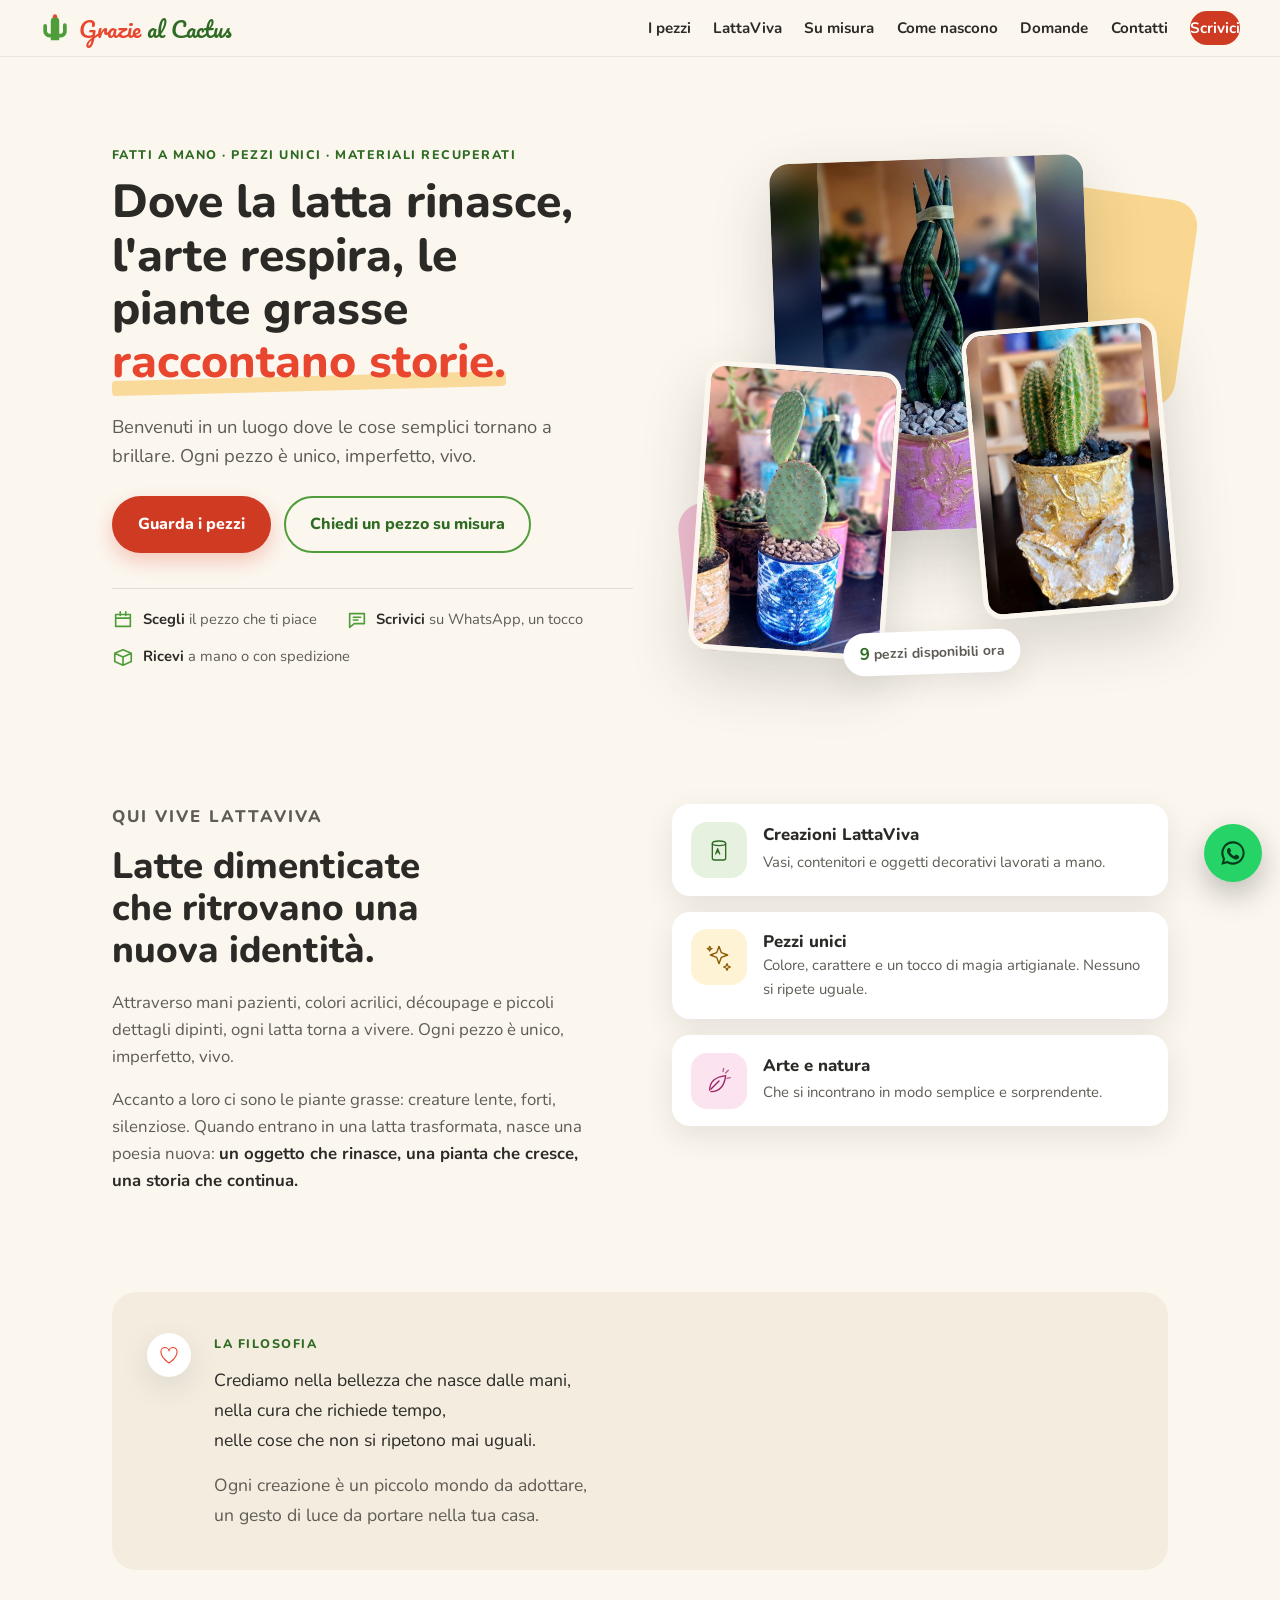
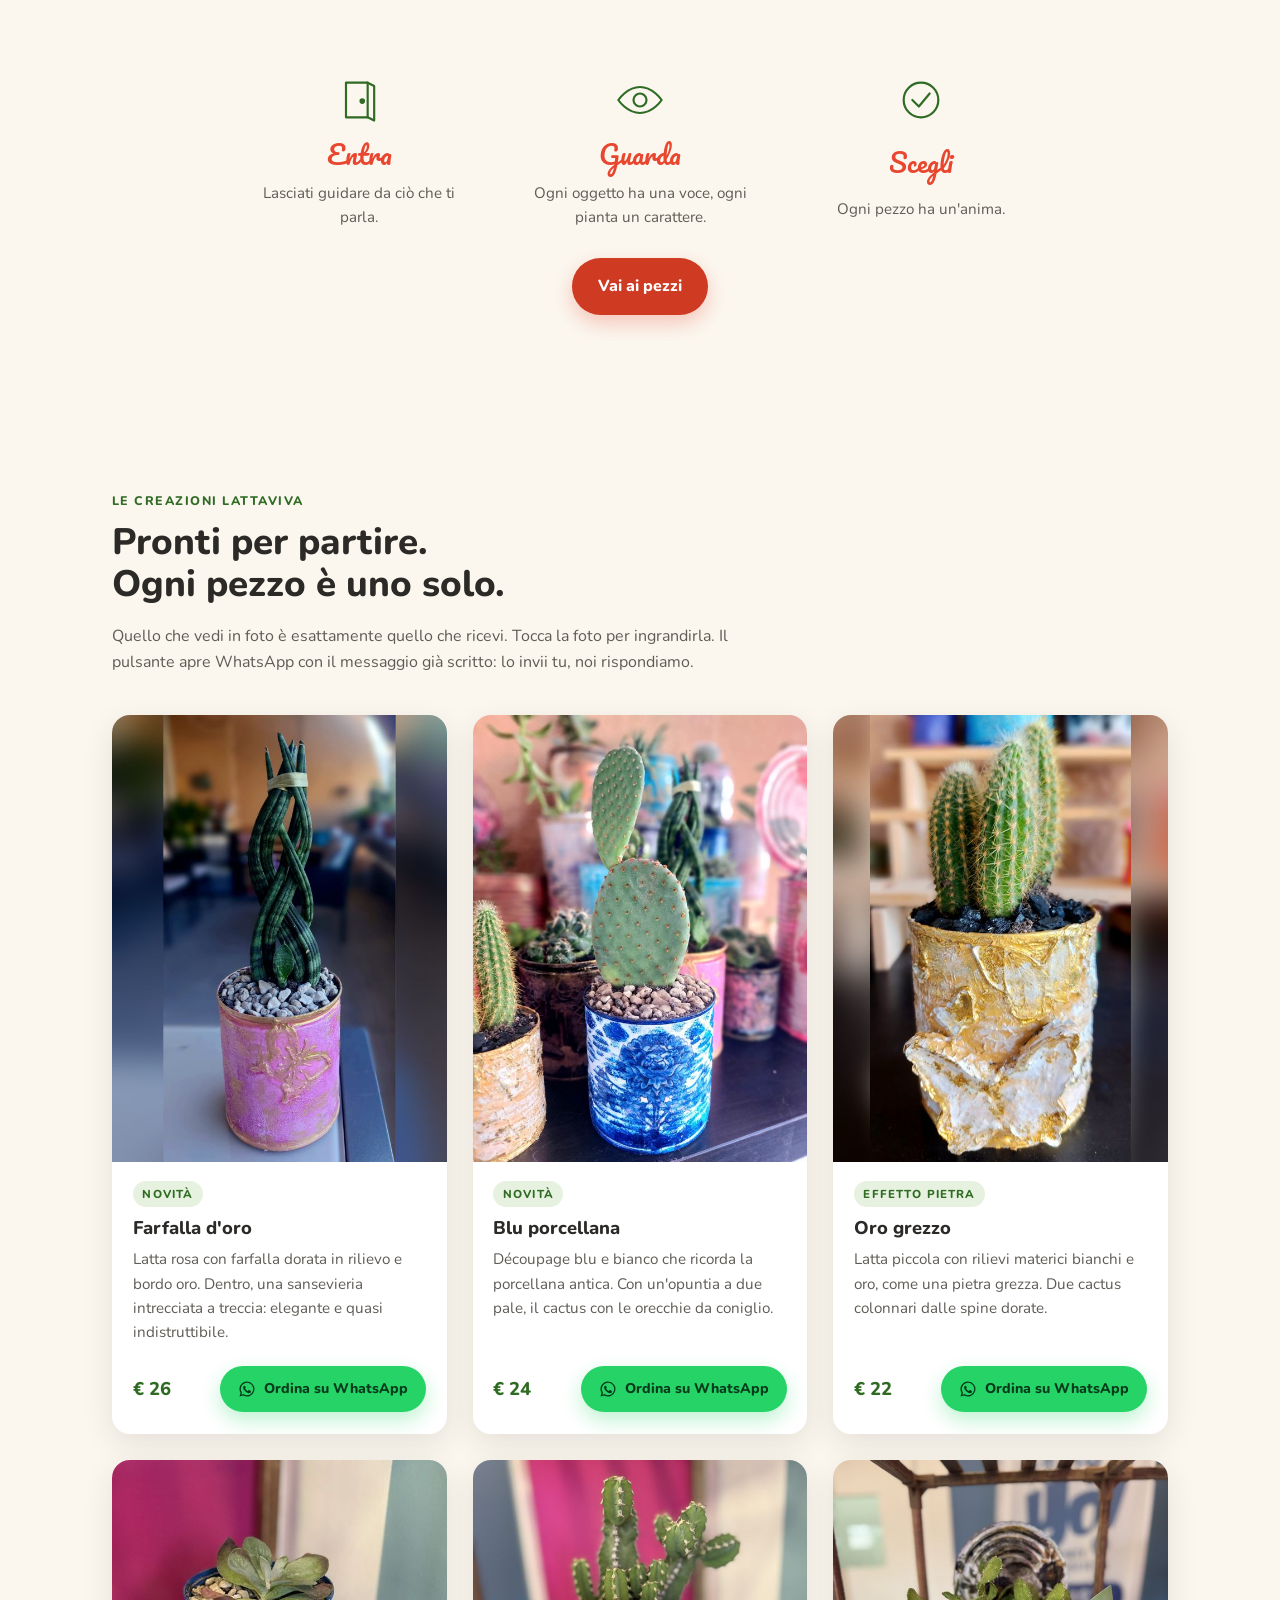
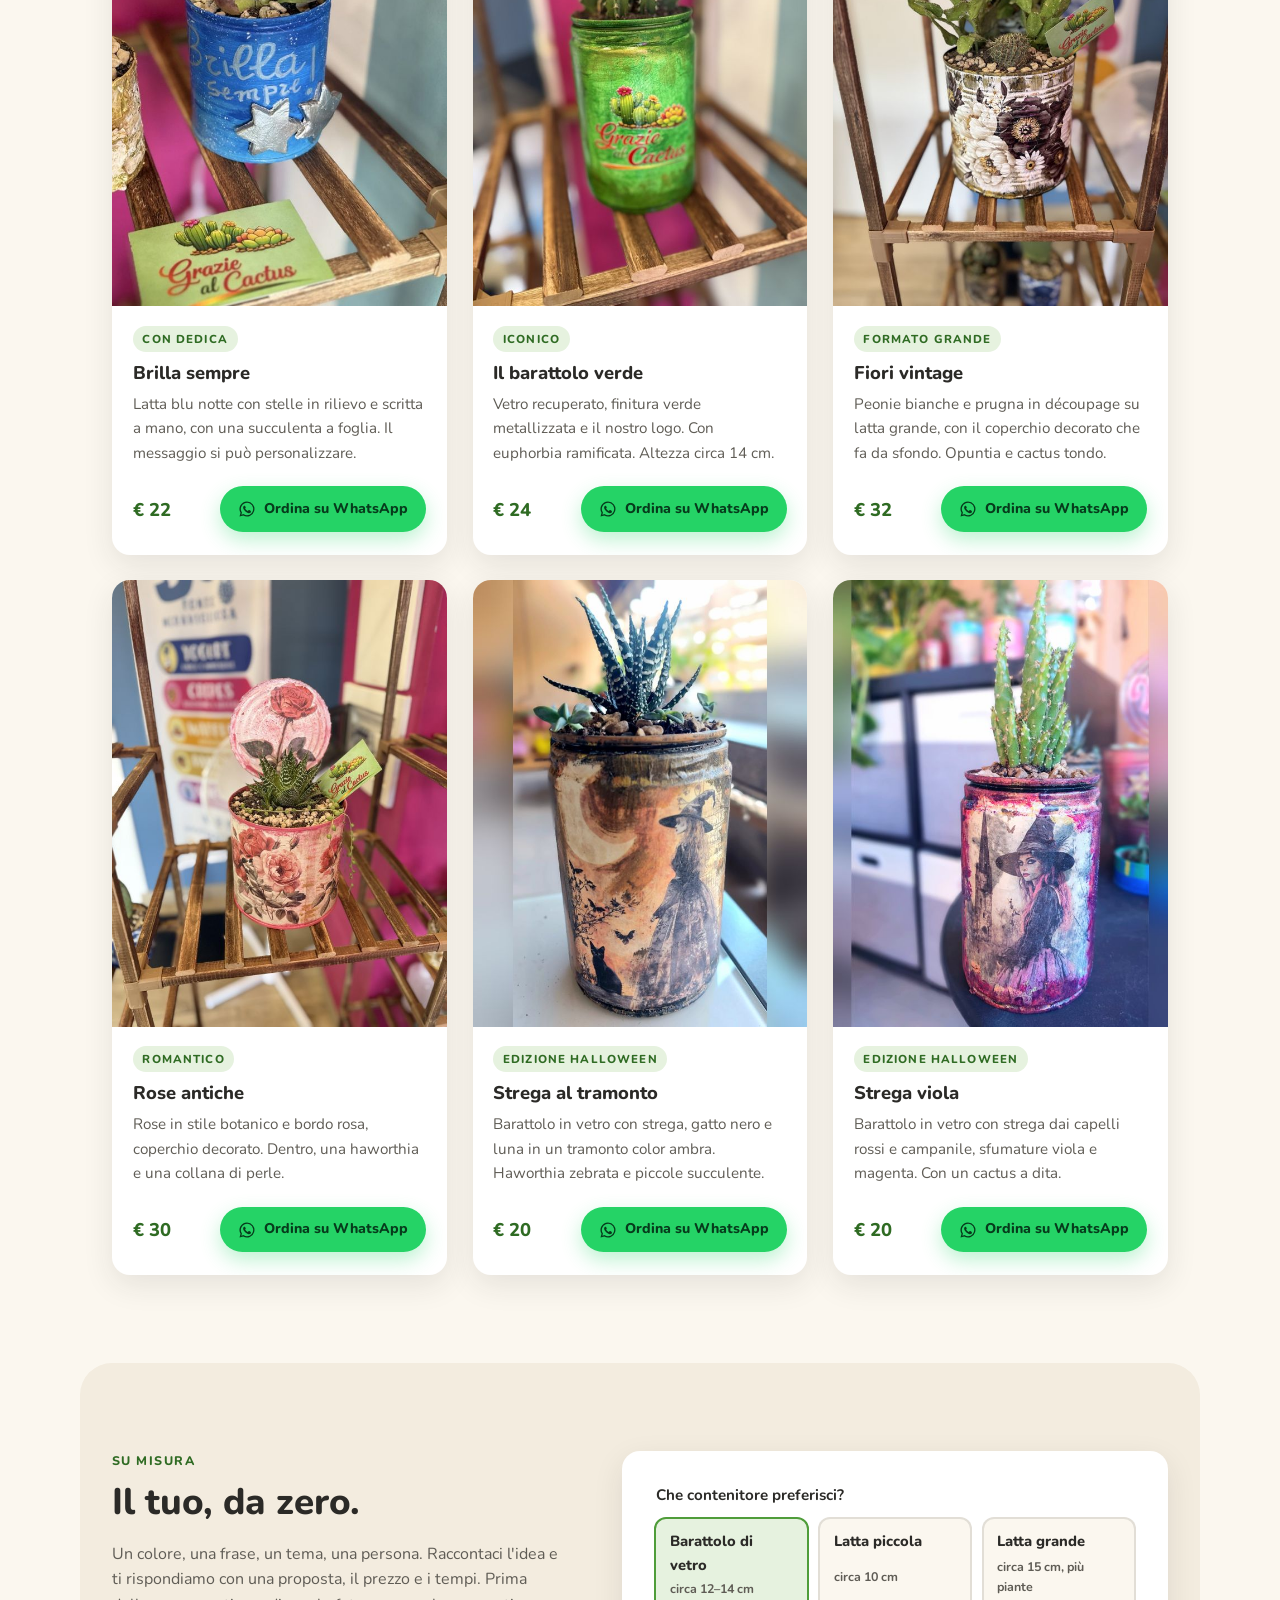
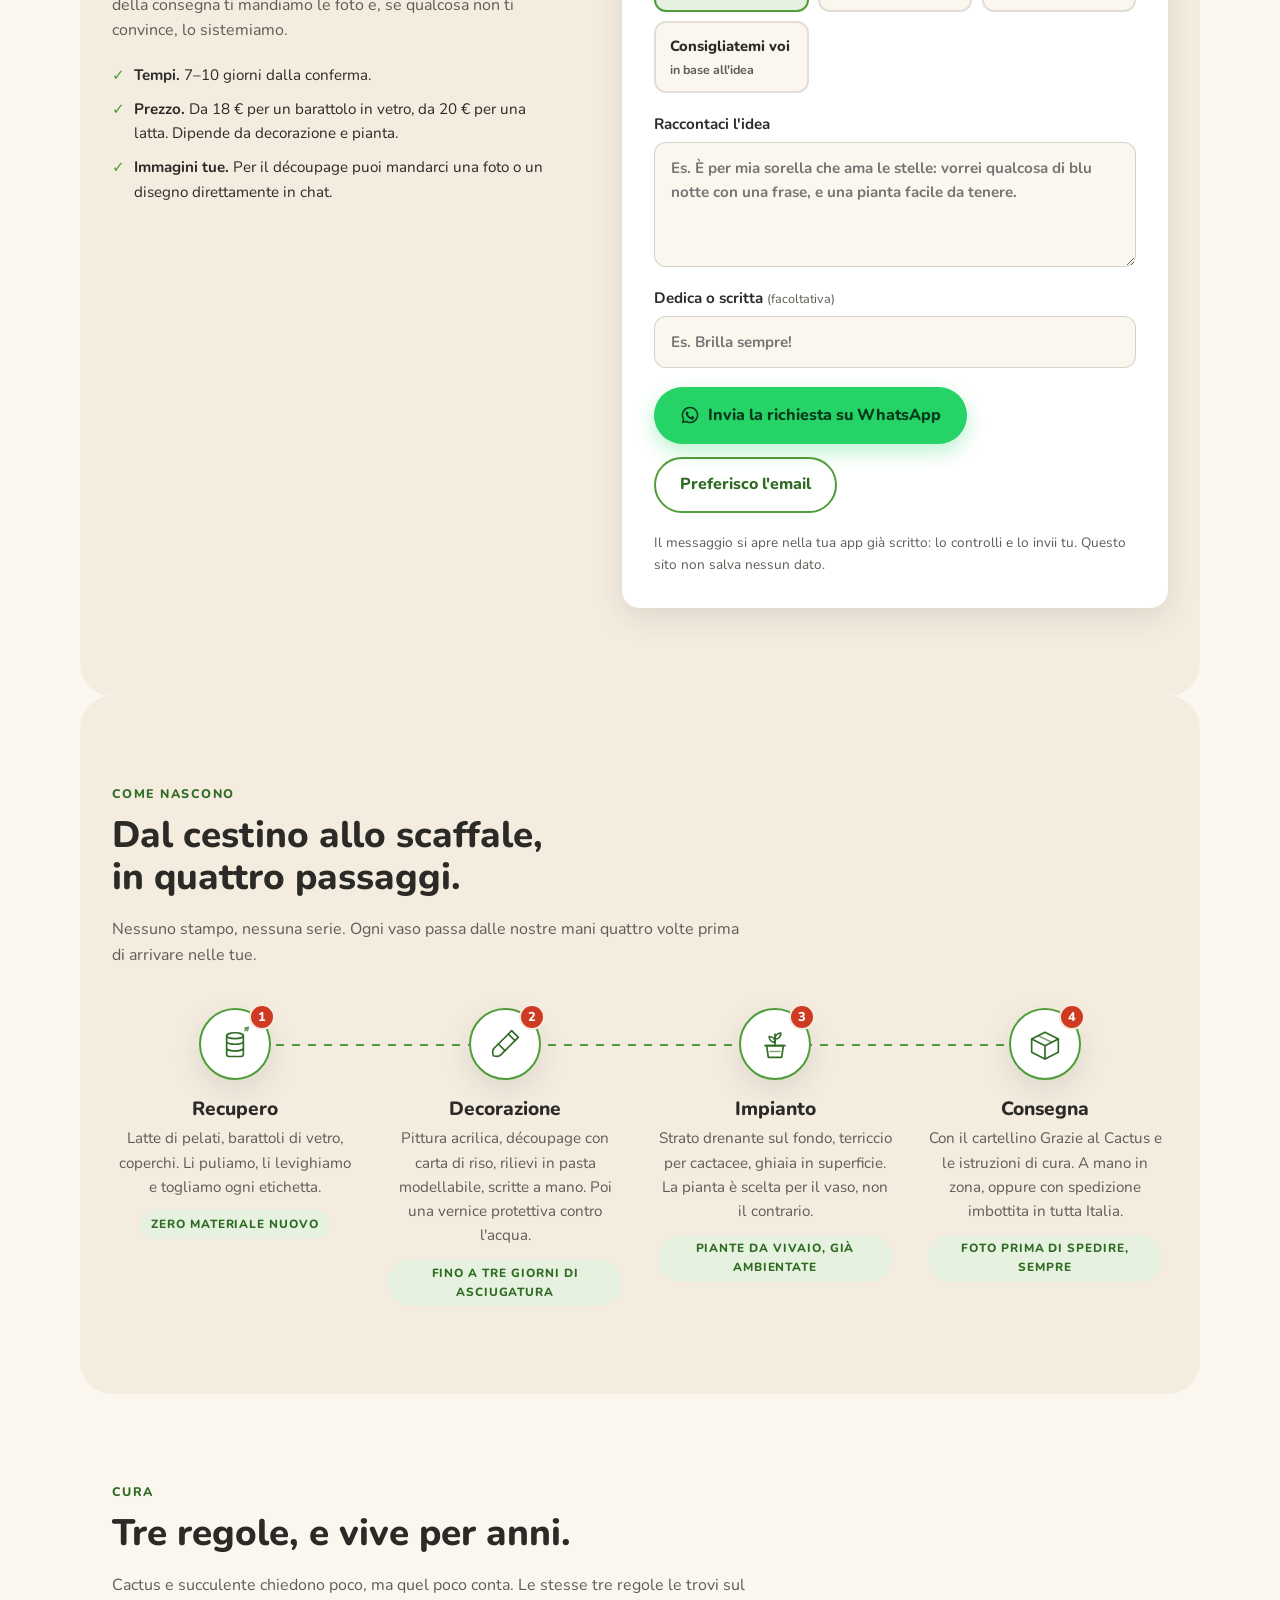
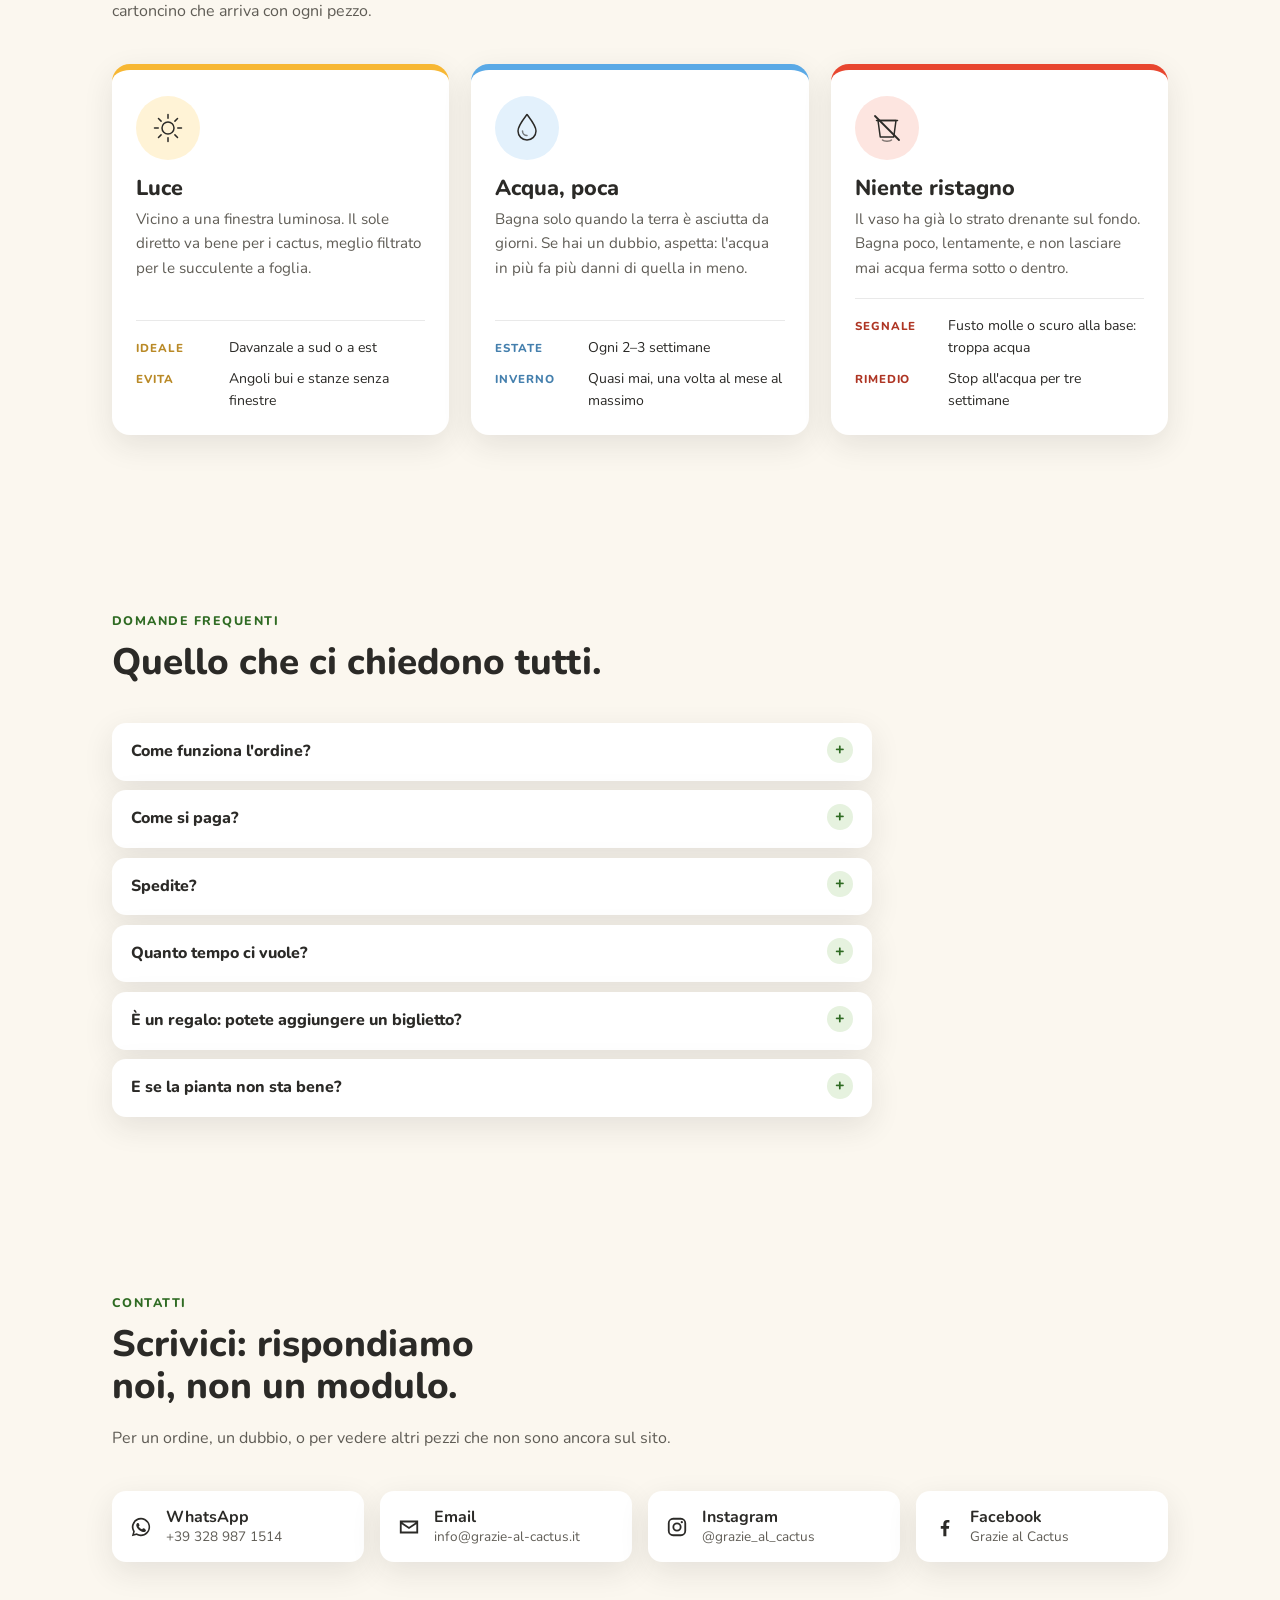
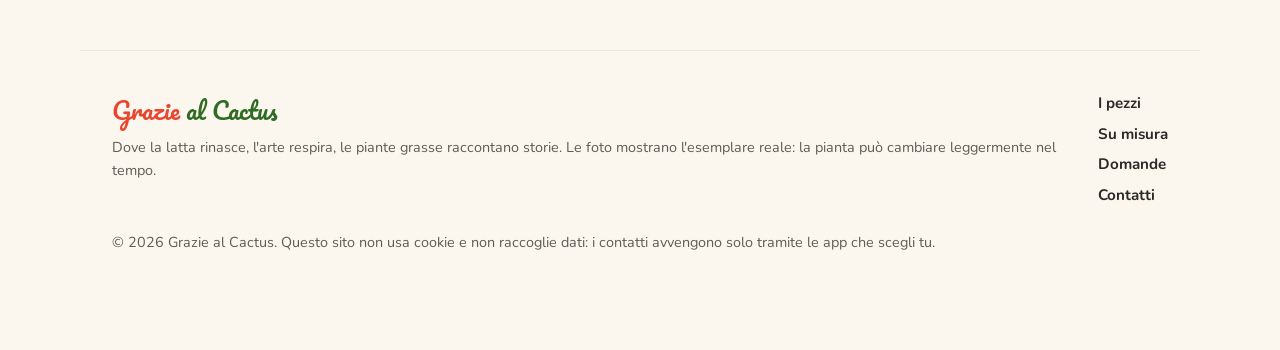
==== commit 828ebf4f: "Integra i testi del brand: LattaViva, filosofia, invito con icone Titolo hero con la frase guida, se" ====
--- a/index.html
+++ b/index.html
@@ -4,7 +4,7 @@
   <meta charset="UTF-8">
   <meta name="viewport" content="width=device-width, initial-scale=1.0">
   <title>Grazie al Cactus · Piante grasse in barattoli decorati a mano</title>
-  <meta name="description" content="Cactus e piante grasse in latte e barattoli recuperati, decorati a mano uno per uno. Pezzi unici pronti da ordinare su WhatsApp, o creati su misura per te.">
+  <meta name="description" content="Grazie al Cactus: dove la latta rinasce, l'arte respira e le piante grasse raccontano storie. Creazioni LattaViva, pezzi unici fatti a mano. Ordini su WhatsApp.">
   <meta name="theme-color" content="#fbf7ef">
   <!-- Sostituisci con il dominio definitivo quando il sito è online -->
   <link rel="canonical" href="https://www.grazie-al-cactus.it/">
@@ -12,7 +12,7 @@
   <meta property="og:locale" content="it_IT">
   <meta property="og:site_name" content="Grazie al Cactus">
   <meta property="og:title" content="Grazie al Cactus · Piante grasse in barattoli decorati a mano">
-  <meta property="og:description" content="Pezzi unici, fatti a mano con materiali recuperati. Ordini su WhatsApp.">
+  <meta property="og:description" content="Dove la latta rinasce, l'arte respira, le piante grasse raccontano storie. Pezzi unici LattaViva, ordini su WhatsApp.">
   <meta property="og:url" content="https://www.grazie-al-cactus.it/">
   <meta property="og:image" content="https://www.grazie-al-cactus.it/img/farfalla-oro.jpg">
   <meta name="twitter:card" content="summary_large_image">
@@ -25,7 +25,7 @@
     "@context": "https://schema.org",
     "@type": "LocalBusiness",
     "name": "Grazie al Cactus",
-    "description": "Cactus e piante grasse in barattoli e latte recuperate, decorate a mano.",
+    "description": "Dove la latta rinasce, l'arte respira, le piante grasse raccontano storie. Creazioni LattaViva: vasi e oggetti in latta recuperata, decorati a mano, con cactus e piante grasse.",
     "url": "https://www.grazie-al-cactus.it/",
     "telephone": "+393289871514",
     "image": "https://www.grazie-al-cactus.it/img/farfalla-oro.jpg",
@@ -48,6 +48,7 @@
   </button>
   <nav class="nav" id="nav" aria-label="Navigazione principale">
     <a href="#pezzi">I pezzi</a>
+    <a href="#lattaviva">LattaViva</a>
     <a href="#su-misura">Su misura</a>
     <a href="#come-nascono">Come nascono</a>
     <a href="#domande">Domande</a>
@@ -62,10 +63,10 @@
   <section class="hero" aria-labelledby="hero-title">
     <div class="hero-text">
       <p class="eyebrow">Fatti a mano · Pezzi unici · Materiali recuperati</p>
-      <h1 id="hero-title">Piante grasse che raccontano <span class="hl">una storia.</span></h1>
+      <h1 id="hero-title">Dove la latta rinasce, l'arte respira, le piante grasse <span class="hl">raccontano storie.</span></h1>
       <p class="lead">
-        Ogni cactus vive in un barattolo o in una latta salvata dal cestino e decorata
-        a mano. Nessuno è uguale a un altro.
+        Benvenuti in un luogo dove le cose semplici tornano a brillare.
+        Ogni pezzo è unico, imperfetto, vivo.
       </p>
       <div class="hero-actions">
         <a href="#pezzi" class="btn btn-primary">Guarda i pezzi</a>
@@ -94,48 +95,74 @@
     </div>
   </section>
 
-  <!-- PERCHÉ NOI -->
-  <section class="values" aria-labelledby="values-title">
-    <div class="section-head">
-      <p class="eyebrow">Perché un vaso così</p>
-      <h2 id="values-title">Piccolo, vero, fatto per durare.</h2>
-    </div>
-    <ul class="values-list">
-      <li class="value v-green">
-        <div class="value-icon" aria-hidden="true">
-          <svg viewBox="0 0 48 48"><path d="M14 14v22a3 3 0 0 0 3 3h14a3 3 0 0 0 3-3V14"/><ellipse cx="24" cy="14" rx="10" ry="3.5"/><path d="M30 30a6 6 0 1 0-6 6" opacity=".7"/><path d="M24 36l2 2-2 2" opacity=".7"/></svg>
-        </div>
-        <h3>Recupero creativo</h3>
-        <p>Latte e barattoli che finivano nella raccolta differenziata diventano vasi. Nessun materiale nuovo.</p>
-      </li>
-      <li class="value v-sun">
-        <div class="value-icon" aria-hidden="true">
-          <svg viewBox="0 0 48 48"><path d="M30 10l8 8-16 16-8-8z"/><path d="M14 26l-4 4c-2 2-2 5-1 8 3 1 6 1 8-1l4-4"/><path d="M26 14l8 8"/></svg>
-        </div>
-        <h3>Decorati a mano</h3>
-        <p>Pittura, découpage, rilievi e scritte. Ogni vaso è fatto uno alla volta, senza stampi.</p>
-      </li>
-      <li class="value v-pink">
-        <div class="value-icon" aria-hidden="true">
-          <svg viewBox="0 0 48 48"><path d="M24 40V20"/><path d="M24 26c0-6 4-10 10-10 0 6-4 10-10 10Z"/><path d="M24 32c0-6-4-10-10-10 0 6 4 10 10 10Z"/><path d="M16 40h16"/></svg>
-        </div>
-        <h3>Piante vere e facili</h3>
-        <p>Cactus e succulente: poca acqua, tanta luce. Perfette anche per chi dimentica di annaffiare.</p>
-      </li>
-      <li class="value v-coral">
-        <div class="value-icon" aria-hidden="true">
-          <svg viewBox="0 0 48 48"><path d="M8 20h32v20H8z"/><path d="M8 14h32v6H8z"/><path d="M24 14v26"/><path d="M24 14c-4-6-12-6-12 0 4 2 8 0 12 0Z"/><path d="M24 14c4-6 12-6 12 0-4 2-8 0-12 0Z"/></svg>
-        </div>
-        <h3>Un regalo che resta</h3>
-        <p>Con il cartellino Grazie al Cactus e, se vuoi, una dedica scritta a mano sul vaso.</p>
+  <!-- LATTAVIVA -->
+  <section id="lattaviva" class="manifesto" aria-labelledby="manifesto-title">
+    <div class="manifesto-text">
+      <p class="eyebrow">Qui vive LattaViva</p>
+      <h2 id="manifesto-title">Latte dimenticate che ritrovano una nuova identità.</h2>
+      <p>Attraverso mani pazienti, colori acrilici, découpage e piccoli dettagli dipinti, ogni latta torna a vivere. Ogni pezzo è unico, imperfetto, vivo.</p>
+      <p>Accanto a loro ci sono le piante grasse: creature lente, forti, silenziose. Quando entrano in una latta trasformata, nasce una poesia nuova: <strong>un oggetto che rinasce, una pianta che cresce, una storia che continua.</strong></p>
+    </div>
+    <ul class="found-list" aria-label="Cosa troverai qui">
+      <li class="found f-green">
+        <div class="found-icon" aria-hidden="true">
+          <svg viewBox="0 0 48 48"><path d="M14 14v22a3 3 0 0 0 3 3h14a3 3 0 0 0 3-3V14"/><ellipse cx="24" cy="14" rx="10" ry="3.5"/><path d="M19 30l3-8 3 8M20 27h4"/></svg>
+        </div>
+        <h3>Creazioni LattaViva</h3>
+        <p>Vasi, contenitori e oggetti decorativi lavorati a mano.</p>
+      </li>
+      <li class="found f-sun">
+        <div class="found-icon" aria-hidden="true">
+          <svg viewBox="0 0 48 48"><path d="M24 8l3.5 9.5L37 21l-9.5 3.5L24 34l-3.5-9.5L11 21l9.5-3.5z"/><path d="M36 34l1.5 3.5L41 39l-3.5 1.5L36 44l-1.5-3.5L31 39l3.5-1.5z"/><path d="M10 8l1 2.5 2.5 1-2.5 1-1 2.5-1-2.5L6.5 11.5 9 10.5z"/></svg>
+        </div>
+        <h3>Pezzi unici</h3>
+        <p>Colore, carattere e un tocco di magia artigianale. Nessuno si ripete uguale.</p>
+      </li>
+      <li class="found f-pink">
+        <div class="found-icon" aria-hidden="true">
+          <svg viewBox="0 0 48 48"><path d="M10 38c0-12 8-20 24-22-2 16-10 24-22 24"/><path d="M12 36l12-12"/><path d="M34 12l4-4M36 20l5-1M30 10l1-5" opacity=".7"/></svg>
+        </div>
+        <h3>Arte e natura</h3>
+        <p>Che si incontrano in modo semplice e sorprendente.</p>
       </li>
     </ul>
+    <blockquote class="philosophy">
+      <div class="philosophy-icon" aria-hidden="true">
+        <svg viewBox="0 0 48 48"><path d="M24 40S8 30 8 18a8 8 0 0 1 16-2 8 8 0 0 1 16 2c0 12-16 22-16 22Z"/></svg>
+      </div>
+      <p class="philosophy-title">La filosofia</p>
+      <p>Crediamo nella bellezza che nasce dalle mani,<br>nella cura che richiede tempo,<br>nelle cose che non si ripetono mai uguali.</p>
+      <p>Ogni creazione è un piccolo mondo da adottare,<br>un gesto di luce da portare nella tua casa.</p>
+    </blockquote>
+  </section>
+
+  <!-- ENTRA, GUARDA, SCEGLI -->
+  <section class="invite" aria-labelledby="invite-title">
+    <h2 id="invite-title" class="sr-only">Entra, guarda, scegli</h2>
+    <ul class="invite-steps">
+      <li>
+        <svg aria-hidden="true" viewBox="0 0 48 48"><path d="M12 8h20v32H12z"/><path d="M32 8l6 3v32l-6-3"/><circle cx="27" cy="25" r="1.6" fill="currentColor"/></svg>
+        <strong>Entra</strong>
+        <span>Lasciati guidare da ciò che ti parla.</span>
+      </li>
+      <li>
+        <svg aria-hidden="true" viewBox="0 0 48 48"><path d="M4 24s8-12 20-12 20 12 20 12-8 12-20 12S4 24 4 24Z"/><circle cx="24" cy="24" r="6"/></svg>
+        <strong>Guarda</strong>
+        <span>Ogni oggetto ha una voce, ogni pianta un carattere.</span>
+      </li>
+      <li>
+        <svg aria-hidden="true" viewBox="0 0 48 48"><circle cx="24" cy="24" r="16"/><path d="M16 24l6 6 10-12"/></svg>
+        <strong>Scegli</strong>
+        <span>Ogni pezzo ha un'anima.</span>
+      </li>
+    </ul>
+    <a href="#pezzi" class="btn btn-primary">Vai ai pezzi</a>
   </section>
 
   <!-- I PEZZI -->
   <section id="pezzi" class="collection" aria-labelledby="pezzi-title">
     <div class="section-head">
-      <p class="eyebrow">I pezzi</p>
+      <p class="eyebrow">Le creazioni LattaViva</p>
       <h2 id="pezzi-title">Pronti per partire. Ogni pezzo è uno solo.</h2>
       <p class="muted">Quello che vedi in foto è esattamente quello che ricevi. Tocca la foto per ingrandirla. Il pulsante apre WhatsApp con il messaggio già scritto: lo invii tu, noi rispondiamo.</p>
     </div>
@@ -351,7 +378,7 @@
   <div class="footer-inner">
     <div>
       <p class="footer-brand">Grazie <em>al Cactus</em></p>
-      <p class="muted small">Piante grasse in vasi recuperati e decorati a mano. Le foto mostrano l'esemplare reale: la pianta può cambiare leggermente nel tempo.</p>
+      <p class="muted small">Dove la latta rinasce, l'arte respira, le piante grasse raccontano storie. Le foto mostrano l'esemplare reale: la pianta può cambiare leggermente nel tempo.</p>
     </div>
     <nav class="footer-nav" aria-label="Navigazione piè di pagina">
       <a href="#pezzi">I pezzi</a>
--- a/style.css
+++ b/style.css
@@ -120,6 +120,7 @@
 
 /* ---------- Hero ---------- */
 .hero { display: grid; grid-template-columns: 1.05fr .95fr; gap: clamp(2rem, 5vw, 4rem); align-items: center; padding-bottom: clamp(2rem, 4vw, 3rem); }
+.hero h1 { font-size: clamp(1.9rem, 4.2vw, 2.9rem); }
 .hero h1 .hl { color: var(--coral); position: relative; white-space: nowrap; }
 .hero h1 .hl::after {
   content: ""; position: absolute; left: 0; right: 0; bottom: .05em; height: .32em; z-index: -1;
@@ -153,17 +154,38 @@
   .collage { justify-self: center; max-width: 340px; margin-top: 1rem; margin-bottom: 1.2rem; order: -1; }
 }
 
-/* ---------- Perché noi ---------- */
-.values-list { list-style: none; margin: 0; padding: 0; display: grid; grid-template-columns: repeat(auto-fit, minmax(230px, 1fr)); gap: 1.2rem; }
-.value { background: var(--white); border-radius: var(--radius); padding: 1.4rem 1.4rem 1.2rem; box-shadow: var(--shadow); }
-.value-icon { width: 56px; height: 56px; border-radius: 16px; background: var(--v-soft); display: grid; place-items: center; margin-bottom: .9rem; }
-.value-icon svg { width: 32px; height: 32px; fill: none; stroke: var(--v-ink); stroke-width: 2; stroke-linecap: round; stroke-linejoin: round; }
-.v-green { --v-soft: var(--green-soft); --v-ink: var(--green-dark); }
-.v-sun { --v-soft: #fff3d6; --v-ink: #8a5a00; }
-.v-pink { --v-soft: #fbe3ef; --v-ink: #9c2466; }
-.v-coral { --v-soft: #fde5e0; --v-ink: var(--coral-dark); }
-.value h3 { font-size: 1.05rem; margin-bottom: .3rem; }
-.value p { color: var(--ink-soft); font-size: .93rem; margin: 0; }
+/* ---------- LattaViva ---------- */
+.manifesto { display: grid; grid-template-columns: 1fr 1fr; gap: clamp(2rem, 5vw, 4rem); align-items: start; }
+.manifesto-text p { color: var(--ink-soft); font-size: 1.05rem; }
+.manifesto-text strong { color: var(--ink); }
+.found-list { list-style: none; margin: 0; padding: 0; display: grid; gap: 1rem; }
+.found { display: grid; grid-template-columns: 56px 1fr; column-gap: 1rem; align-items: start; background: var(--white); border-radius: var(--radius); padding: 1.1rem 1.2rem; box-shadow: var(--shadow); }
+.found-icon { width: 56px; height: 56px; border-radius: 16px; background: var(--f-soft); display: grid; place-items: center; grid-row: 1 / span 2; }
+.found-icon svg { width: 32px; height: 32px; fill: none; stroke: var(--f-ink); stroke-width: 2; stroke-linecap: round; stroke-linejoin: round; }
+.f-green { --f-soft: var(--green-soft); --f-ink: var(--green-dark); }
+.f-sun { --f-soft: #fff3d6; --f-ink: #8a5a00; }
+.f-pink { --f-soft: #fbe3ef; --f-ink: #9c2466; }
+.found h3 { font-size: 1.05rem; margin: .2rem 0 .15rem; }
+.found p { color: var(--ink-soft); font-size: .93rem; margin: 0; }
+.philosophy {
+  grid-column: 1 / -1; margin: 1rem 0 0; position: relative;
+  background: var(--paper-2); border-radius: 24px; padding: clamp(1.6rem, 4vw, 2.6rem) clamp(1.4rem, 4vw, 3rem) clamp(1.6rem, 4vw, 2.4rem) clamp(4.4rem, 8vw, 6.5rem);
+  font-size: 1.1rem; line-height: 1.7;
+}
+.philosophy p { margin: 0 0 .9em; }
+.philosophy p:last-child { margin: 0; color: var(--ink-soft); }
+.philosophy-title { text-transform: uppercase; letter-spacing: .12em; font-size: .78rem; font-weight: 800; color: var(--green-dark); }
+.philosophy-icon { position: absolute; left: clamp(1.2rem, 3vw, 2.2rem); top: clamp(1.6rem, 4vw, 2.6rem); width: 44px; height: 44px; border-radius: 50%; background: var(--white); display: grid; place-items: center; box-shadow: var(--shadow); }
+.philosophy-icon svg { width: 24px; height: 24px; fill: none; stroke: var(--coral); stroke-width: 2.2; stroke-linejoin: round; }
+@media (max-width: 800px) { .manifesto { grid-template-columns: 1fr; } }
+
+/* ---------- Entra, guarda, scegli ---------- */
+.invite { text-align: center; padding-top: 1rem !important; }
+.invite-steps { list-style: none; margin: 0 auto 1.8rem; padding: 0; display: grid; grid-template-columns: repeat(auto-fit, minmax(200px, 1fr)); gap: 1.4rem; max-width: 820px; }
+.invite-steps li { display: grid; justify-items: center; gap: .3rem; }
+.invite-steps svg { width: 52px; height: 52px; fill: none; stroke: var(--green-dark); stroke-width: 2; stroke-linecap: round; stroke-linejoin: round; color: var(--green-dark); margin-bottom: .3rem; }
+.invite-steps strong { font-family: "Pacifico", cursive; font-weight: 400; font-size: 1.6rem; color: var(--coral); }
+.invite-steps span { color: var(--ink-soft); font-size: .95rem; max-width: 24ch; }
 
 /* ---------- I pezzi ---------- */
 .grid { display: grid; grid-template-columns: repeat(auto-fill, minmax(270px, 1fr)); gap: 1.6rem; }
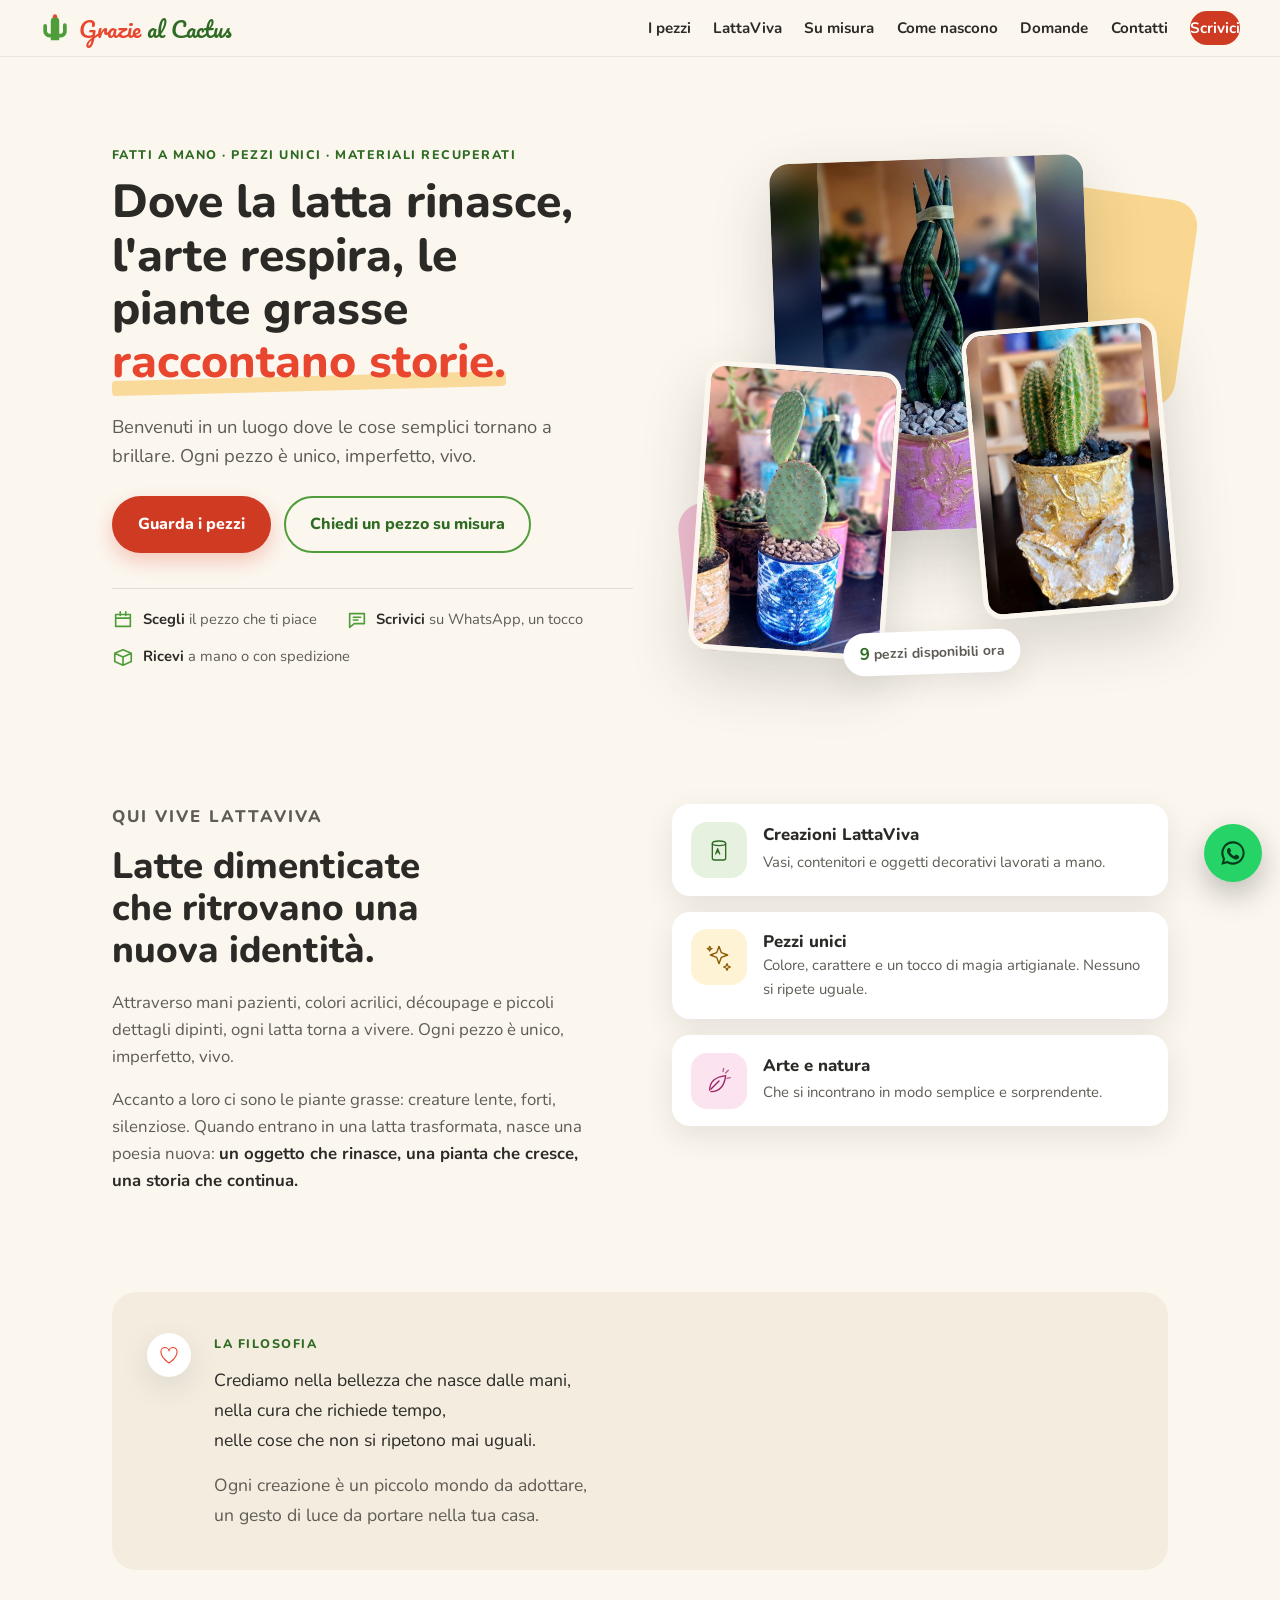
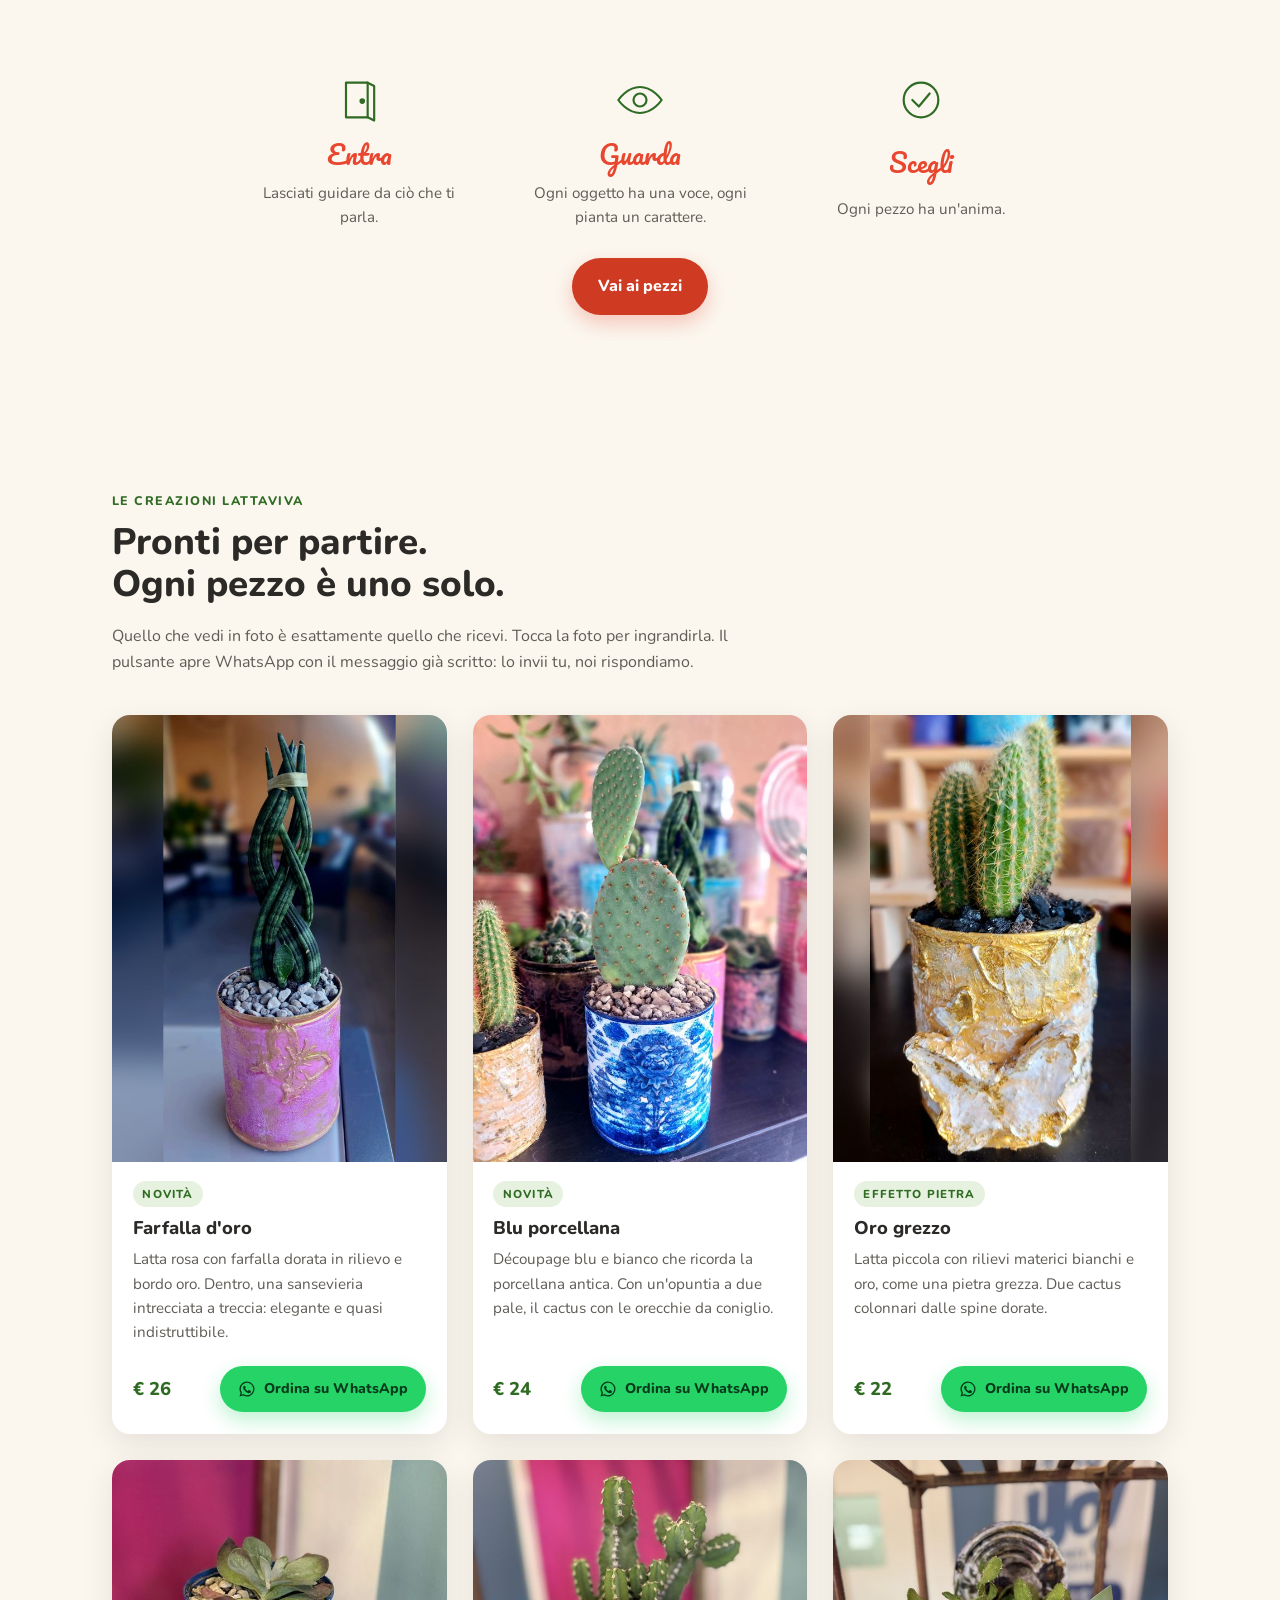
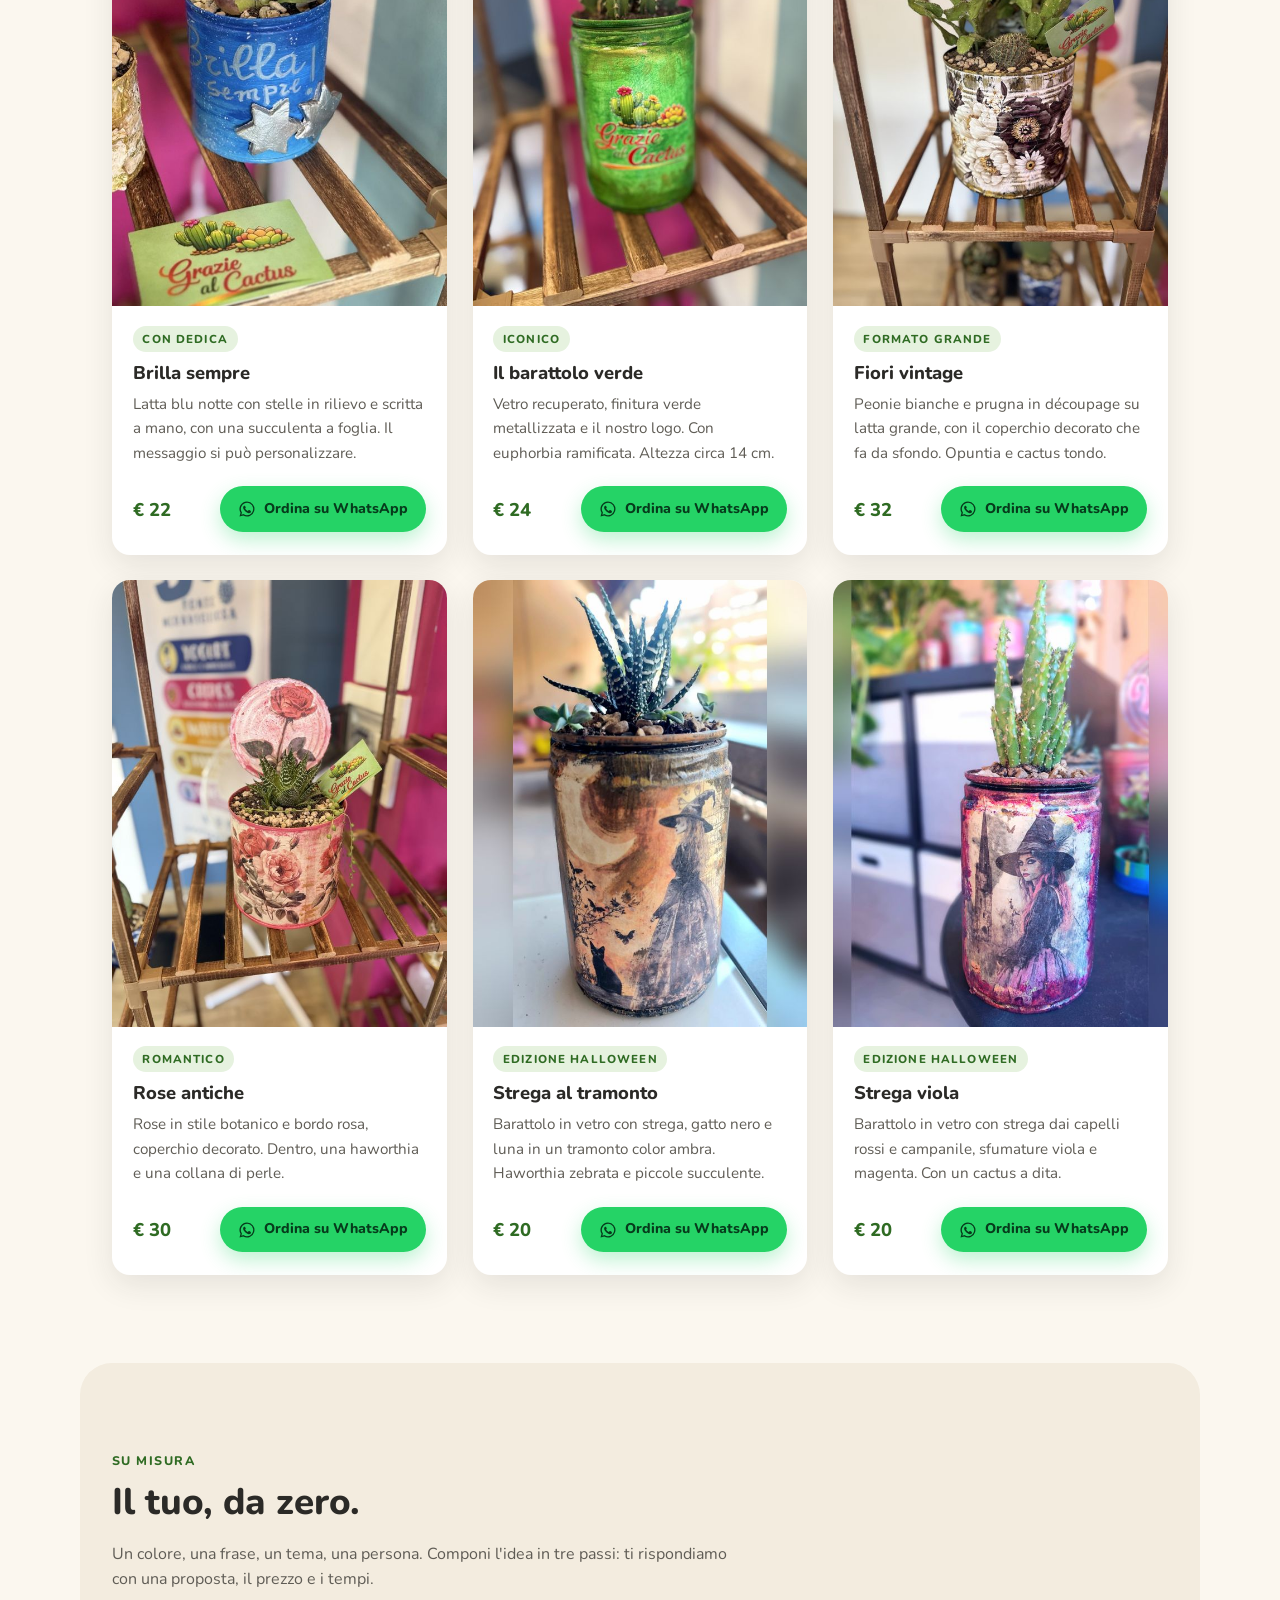
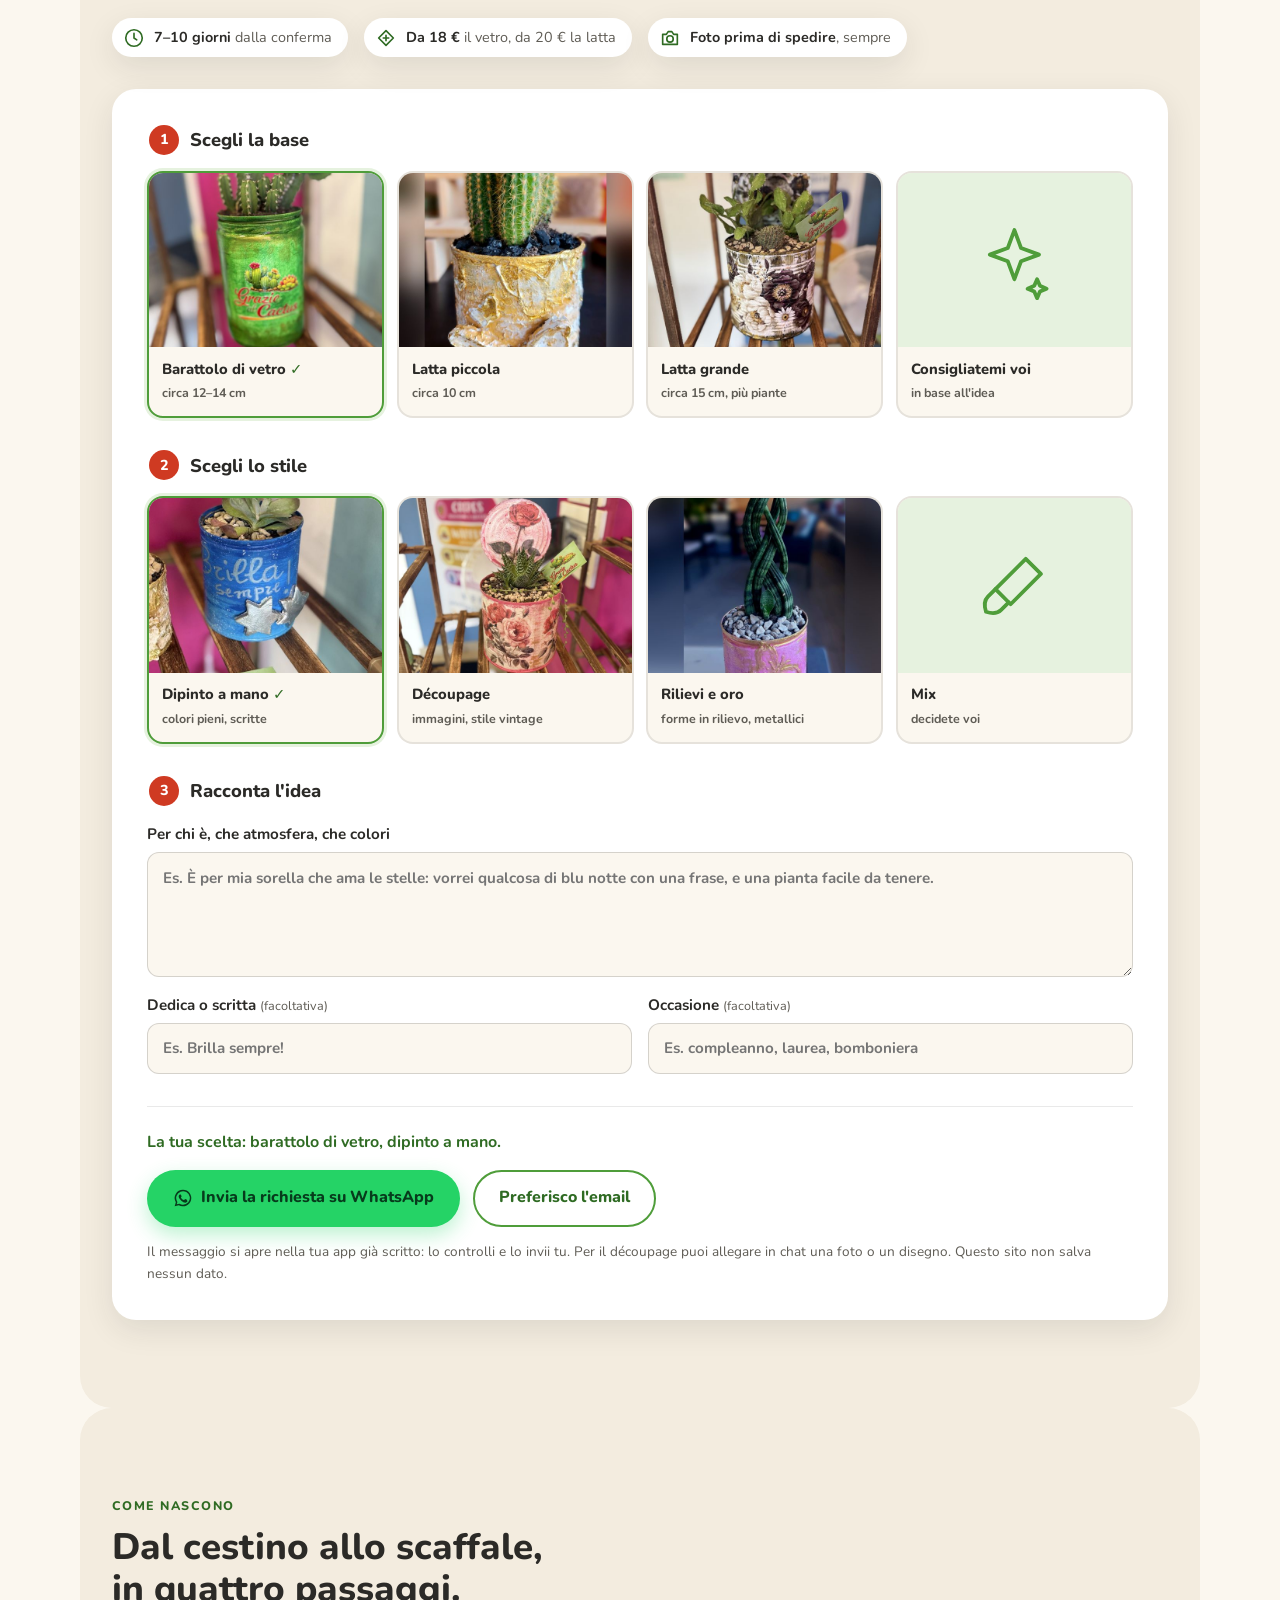
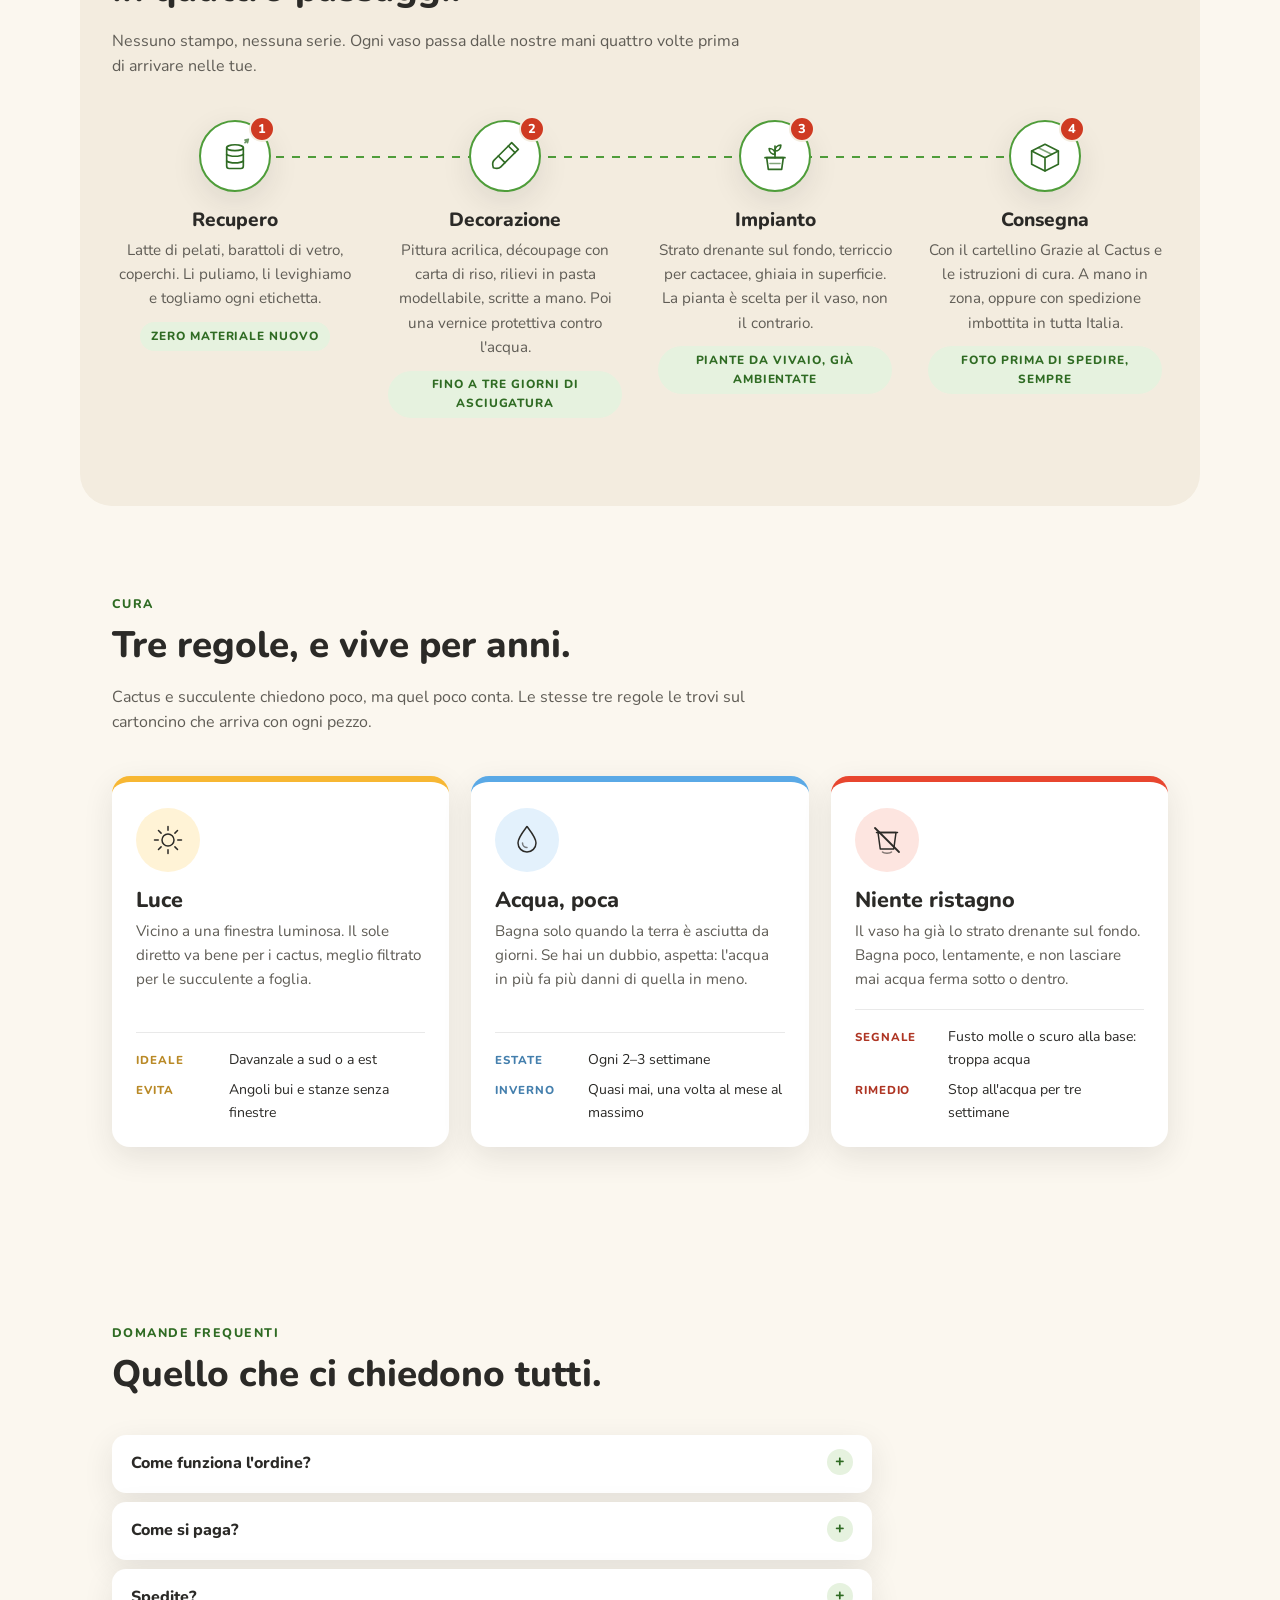
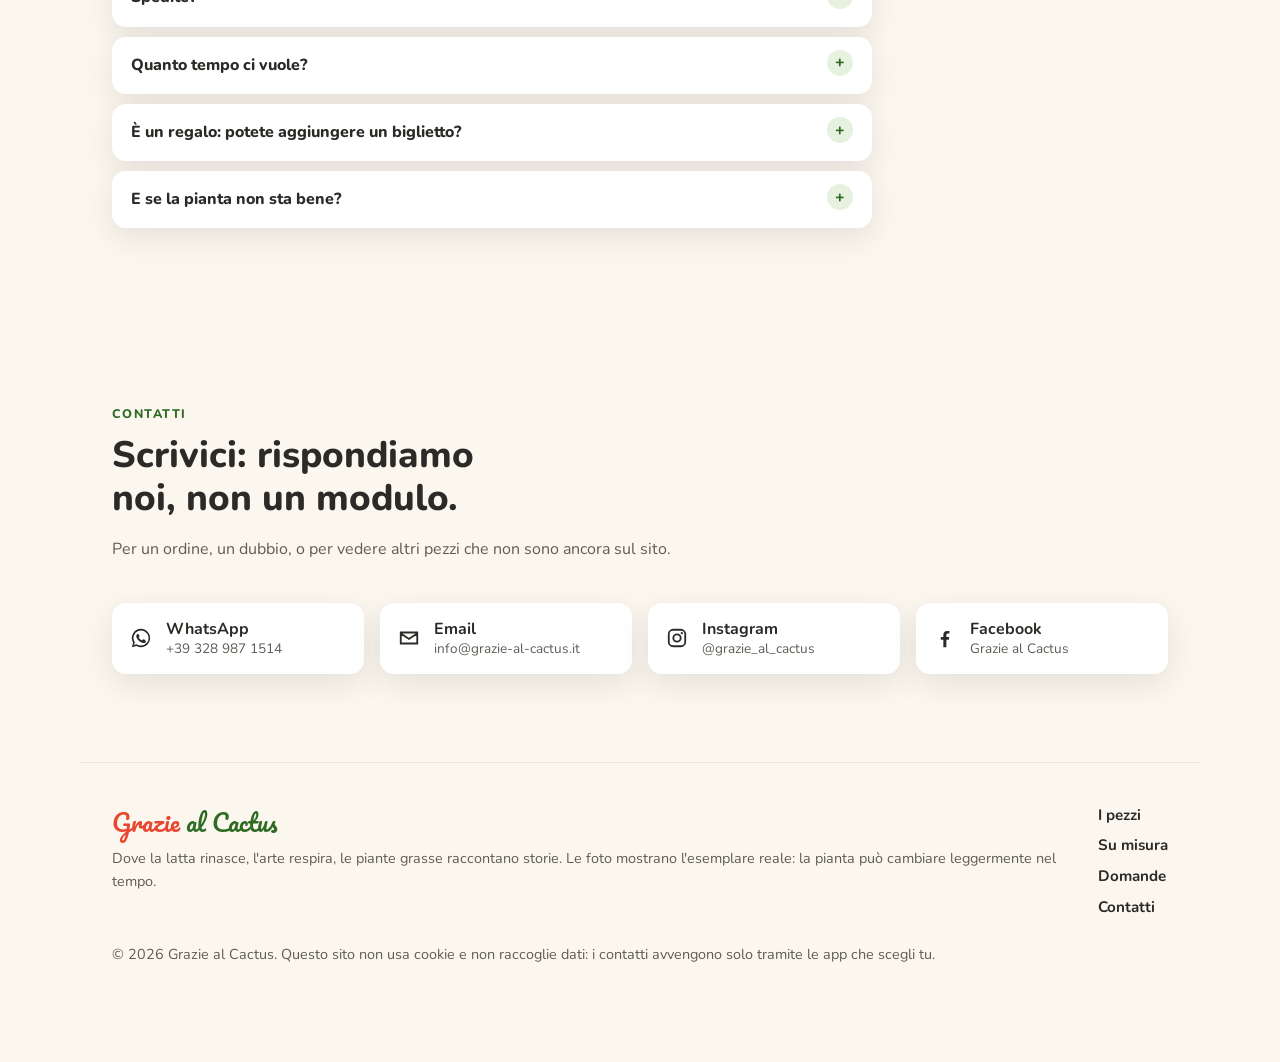
==== commit 4f7b7f3a: "Sezione Su misura in tre passi con miniature fotografiche Scelta della base e dello stile con foto d" ====
--- a/index.html
+++ b/index.html
@@ -171,44 +171,86 @@
 
   <!-- SU MISURA -->
   <section id="su-misura" class="custom" aria-labelledby="custom-title">
-    <div class="custom-intro">
+    <div class="section-head custom-head">
       <p class="eyebrow">Su misura</p>
       <h2 id="custom-title">Il tuo, da zero.</h2>
-      <p class="muted">Un colore, una frase, un tema, una persona. Raccontaci l'idea e ti rispondiamo con una proposta, il prezzo e i tempi. Prima della consegna ti mandiamo le foto e, se qualcosa non ti convince, lo sistemiamo.</p>
-      <ul class="custom-points">
-        <li><strong>Tempi.</strong> 7–10 giorni dalla conferma.</li>
-        <li><strong>Prezzo.</strong> Da 18 € per un barattolo in vetro, da 20 € per una latta. Dipende da decorazione e pianta.</li>
-        <li><strong>Immagini tue.</strong> Per il découpage puoi mandarci una foto o un disegno direttamente in chat.</li>
-      </ul>
-    </div>
-
-    <form class="custom-form" id="custom-form" novalidate>
-      <fieldset>
-        <legend>Che contenitore preferisci?</legend>
-        <div class="options">
-          <label class="option"><input type="radio" name="tipo" value="Barattolo di vetro" checked><span class="option-box"><span class="option-label">Barattolo di vetro</span><span class="option-note">circa 12–14 cm</span></span></label>
-          <label class="option"><input type="radio" name="tipo" value="Latta piccola"><span class="option-box"><span class="option-label">Latta piccola</span><span class="option-note">circa 10 cm</span></span></label>
-          <label class="option"><input type="radio" name="tipo" value="Latta grande"><span class="option-box"><span class="option-label">Latta grande</span><span class="option-note">circa 15 cm, più piante</span></span></label>
-          <label class="option"><input type="radio" name="tipo" value="Consigliatemi voi"><span class="option-box"><span class="option-label">Consigliatemi voi</span><span class="option-note">in base all'idea</span></span></label>
+      <p class="muted">Un colore, una frase, un tema, una persona. Componi l'idea in tre passi: ti rispondiamo con una proposta, il prezzo e i tempi.</p>
+    </div>
+
+    <ul class="custom-facts" aria-label="Informazioni utili">
+      <li>
+        <svg aria-hidden="true" viewBox="0 0 24 24"><circle cx="12" cy="12" r="9"/><path d="M12 7v5l3 2"/></svg>
+        <span><strong>7–10 giorni</strong> dalla conferma</span>
+      </li>
+      <li>
+        <svg aria-hidden="true" viewBox="0 0 24 24"><path d="M4 12l8-8 8 8-8 8z"/><path d="M9 12h6M12 9v6"/></svg>
+        <span><strong>Da 18 €</strong> il vetro, da 20 € la latta</span>
+      </li>
+      <li>
+        <svg aria-hidden="true" viewBox="0 0 24 24"><path d="M4 8h4l2-3h4l2 3h4v11H4z"/><circle cx="12" cy="13" r="3.5"/></svg>
+        <span><strong>Foto prima di spedire</strong>, sempre</span>
+      </li>
+    </ul>
+
+    <form class="wizard" id="custom-form" novalidate>
+      <fieldset class="wstep">
+        <legend><span class="wnum">1</span> Scegli la base</legend>
+        <div class="picks">
+          <label class="pick"><input type="radio" name="tipo" value="Barattolo di vetro" checked>
+            <span class="pick-box"><img src="img/barattolo-verde-sm.jpg" alt="" loading="lazy" width="600" height="800"><span class="pick-label">Barattolo di vetro</span><span class="pick-note">circa 12–14 cm</span></span></label>
+          <label class="pick"><input type="radio" name="tipo" value="Latta piccola">
+            <span class="pick-box"><img src="img/oro-grezzo-sm.jpg" alt="" loading="lazy" width="600" height="800"><span class="pick-label">Latta piccola</span><span class="pick-note">circa 10 cm</span></span></label>
+          <label class="pick"><input type="radio" name="tipo" value="Latta grande">
+            <span class="pick-box"><img src="img/fiori-vintage-sm.jpg" alt="" loading="lazy" width="600" height="800"><span class="pick-label">Latta grande</span><span class="pick-note">circa 15 cm, più piante</span></span></label>
+          <label class="pick"><input type="radio" name="tipo" value="Consigliatemi voi">
+            <span class="pick-box pick-any"><svg aria-hidden="true" viewBox="0 0 48 48"><path d="M24 8l3.5 9.5L37 21l-9.5 3.5L24 34l-3.5-9.5L11 21l9.5-3.5z"/><path d="M36 34l1.5 3.5L41 39l-3.5 1.5L36 44l-1.5-3.5L31 39l3.5-1.5z"/></svg><span class="pick-label">Consigliatemi voi</span><span class="pick-note">in base all'idea</span></span></label>
         </div>
       </fieldset>
-      <label>
-        <span>Raccontaci l'idea</span>
-        <textarea id="cf-idea" rows="4" required aria-describedby="cf-idea-err" placeholder="Es. È per mia sorella che ama le stelle: vorrei qualcosa di blu notte con una frase, e una pianta facile da tenere."></textarea>
-        <span class="field-error" id="cf-idea-err" hidden>Scrivi almeno due parole sull'idea, così sappiamo da dove partire.</span>
-      </label>
-      <label>
-        <span>Dedica o scritta <small>(facoltativa)</small></span>
-        <input type="text" id="cf-dedica" maxlength="40" placeholder="Es. Brilla sempre!">
-      </label>
-      <div class="custom-actions">
-        <button type="submit" class="btn btn-wa">
-          <svg aria-hidden="true" viewBox="0 0 24 24" width="20" height="20"><path fill="currentColor" d="M12 2a10 10 0 0 0-8.6 15.1L2 22l5-1.3A10 10 0 1 0 12 2Zm0 18.2a8.2 8.2 0 0 1-4.2-1.2l-.3-.2-3 .8.8-2.9-.2-.3A8.2 8.2 0 1 1 12 20.2Zm4.5-6.1c-.2-.1-1.5-.7-1.7-.8s-.4-.1-.6.1-.6.8-.8 1-.3.2-.5.1a6.7 6.7 0 0 1-3.3-2.9c-.3-.4.3-.4.7-1.3.1-.2 0-.3 0-.4l-.8-1.8c-.2-.5-.4-.4-.6-.4h-.5a1 1 0 0 0-.7.3 3 3 0 0 0-.9 2.2 5.2 5.2 0 0 0 1.1 2.8 12 12 0 0 0 4.6 4c.6.3 1.1.4 1.5.5a3.6 3.6 0 0 0 1.7-.1 2.6 2.6 0 0 0 1.5-1.1 2 2 0 0 0 .1-1.1c0-.1-.2-.2-.4-.3Z"/></svg>
-          Invia la richiesta su WhatsApp
-        </button>
-        <button type="button" class="btn btn-ghost" data-channel="email">Preferisco l'email</button>
+
+      <fieldset class="wstep">
+        <legend><span class="wnum">2</span> Scegli lo stile</legend>
+        <div class="picks">
+          <label class="pick"><input type="radio" name="stile" value="Dipinto a mano" checked>
+            <span class="pick-box"><img src="img/brilla-sempre-sm.jpg" alt="" loading="lazy" width="600" height="800"><span class="pick-label">Dipinto a mano</span><span class="pick-note">colori pieni, scritte</span></span></label>
+          <label class="pick"><input type="radio" name="stile" value="Découpage">
+            <span class="pick-box"><img src="img/rose-antiche-sm.jpg" alt="" loading="lazy" width="600" height="800"><span class="pick-label">Découpage</span><span class="pick-note">immagini, stile vintage</span></span></label>
+          <label class="pick"><input type="radio" name="stile" value="Rilievi e oro">
+            <span class="pick-box"><img src="img/farfalla-oro-sm.jpg" alt="" loading="lazy" width="600" height="800"><span class="pick-label">Rilievi e oro</span><span class="pick-note">forme in rilievo, metallici</span></span></label>
+          <label class="pick"><input type="radio" name="stile" value="Mix, decidete voi">
+            <span class="pick-box pick-any"><svg aria-hidden="true" viewBox="0 0 48 48"><path d="M30 10l8 8-16 16-8-8z"/><path d="M14 26l-4 4c-2 2-2 5-1 8 3 1 6 1 8-1l4-4"/></svg><span class="pick-label">Mix</span><span class="pick-note">decidete voi</span></span></label>
+        </div>
+      </fieldset>
+
+      <fieldset class="wstep wstep-idea">
+        <legend><span class="wnum">3</span> Racconta l'idea</legend>
+        <div class="idea-grid">
+          <label>
+            <span>Per chi è, che atmosfera, che colori</span>
+            <textarea id="cf-idea" rows="4" required aria-describedby="cf-idea-err" placeholder="Es. È per mia sorella che ama le stelle: vorrei qualcosa di blu notte con una frase, e una pianta facile da tenere."></textarea>
+            <span class="field-error" id="cf-idea-err" hidden>Scrivi almeno due parole sull'idea, così sappiamo da dove partire.</span>
+          </label>
+          <label>
+            <span>Dedica o scritta <small>(facoltativa)</small></span>
+            <input type="text" id="cf-dedica" maxlength="40" placeholder="Es. Brilla sempre!">
+          </label>
+          <label>
+            <span>Occasione <small>(facoltativa)</small></span>
+            <input type="text" id="cf-occasione" maxlength="40" placeholder="Es. compleanno, laurea, bomboniera">
+          </label>
+        </div>
+      </fieldset>
+
+      <div class="wizard-foot">
+        <p class="wizard-summary" id="wizard-summary" aria-live="polite"></p>
+        <div class="custom-actions">
+          <button type="submit" class="btn btn-wa">
+            <svg aria-hidden="true" viewBox="0 0 24 24" width="20" height="20"><path fill="currentColor" d="M12 2a10 10 0 0 0-8.6 15.1L2 22l5-1.3A10 10 0 1 0 12 2Zm0 18.2a8.2 8.2 0 0 1-4.2-1.2l-.3-.2-3 .8.8-2.9-.2-.3A8.2 8.2 0 1 1 12 20.2Zm4.5-6.1c-.2-.1-1.5-.7-1.7-.8s-.4-.1-.6.1-.6.8-.8 1-.3.2-.5.1a6.7 6.7 0 0 1-3.3-2.9c-.3-.4.3-.4.7-1.3.1-.2 0-.3 0-.4l-.8-1.8c-.2-.5-.4-.4-.6-.4h-.5a1 1 0 0 0-.7.3 3 3 0 0 0-.9 2.2 5.2 5.2 0 0 0 1.1 2.8 12 12 0 0 0 4.6 4c.6.3 1.1.4 1.5.5a3.6 3.6 0 0 0 1.7-.1 2.6 2.6 0 0 0 1.5-1.1 2 2 0 0 0 .1-1.1c0-.1-.2-.2-.4-.3Z"/></svg>
+            Invia la richiesta su WhatsApp
+          </button>
+          <button type="button" class="btn btn-ghost" data-channel="email">Preferisco l'email</button>
+        </div>
+        <p class="form-note">Il messaggio si apre nella tua app già scritto: lo controlli e lo invii tu. Per il découpage puoi allegare in chat una foto o un disegno. Questo sito non salva nessun dato.</p>
       </div>
-      <p class="form-note">Il messaggio si apre nella tua app già scritto: lo controlli e lo invii tu. Questo sito non salva nessun dato.</p>
     </form>
   </section>
 
--- a/style.css
+++ b/style.css
@@ -215,35 +215,51 @@
 .sold-badge { position: absolute; top: .8rem; left: .8rem; }
 
 /* ---------- Su misura ---------- */
-.custom { display: grid; grid-template-columns: .9fr 1.1fr; gap: clamp(2rem, 5vw, 4rem); align-items: start; background: var(--paper-2); border-radius: 32px; }
-.custom-points { list-style: none; padding: 0; margin: 1.2rem 0 0; display: grid; gap: .6rem; font-size: .95rem; }
-.custom-points li { padding-left: 1.4rem; position: relative; }
-.custom-points li::before { content: "✓"; position: absolute; left: 0; color: var(--green); font-weight: 800; }
-@media (max-width: 860px) { .custom { grid-template-columns: 1fr; border-radius: 24px; } }
-
-.custom-form { background: var(--white); border-radius: var(--radius); padding: clamp(1.2rem, 3vw, 2rem); box-shadow: var(--shadow); display: grid; gap: 1.2rem; }
-.custom-form fieldset { border: 0; padding: 0; margin: 0; }
-.custom-form legend { font-weight: 700; font-size: .95rem; margin-bottom: .6rem; }
-.custom-form label { display: grid; gap: .35rem; font-weight: 700; font-size: .95rem; }
-.custom-form label small { font-weight: 400; color: var(--ink-soft); }
-.custom-form input[type="text"], .custom-form textarea {
+.custom { background: var(--paper-2); border-radius: 32px; }
+.custom-head { margin-bottom: 1.6rem; }
+.custom-facts { list-style: none; margin: 0 0 2rem; padding: 0; display: flex; flex-wrap: wrap; gap: .7rem 1rem; }
+.custom-facts li { display: inline-flex; align-items: center; gap: .55rem; background: var(--white); border-radius: 999px; padding: .5rem 1rem .5rem .7rem; box-shadow: var(--shadow); font-size: .9rem; color: var(--ink-soft); }
+.custom-facts svg { width: 22px; height: 22px; fill: none; stroke: var(--green-dark); stroke-width: 1.8; stroke-linecap: round; stroke-linejoin: round; flex: none; }
+.custom-facts strong { color: var(--ink); }
+
+.wizard { background: var(--white); border-radius: 24px; box-shadow: var(--shadow); padding: clamp(1.2rem, 3vw, 2.2rem); display: grid; gap: 2rem; }
+.wstep { border: 0; padding: 0; margin: 0; }
+.wstep legend { display: flex; align-items: center; gap: .7rem; font-weight: 800; font-size: 1.15rem; margin-bottom: 1rem; }
+.wnum { display: inline-grid; place-items: center; width: 30px; height: 30px; border-radius: 50%; background: var(--coral-btn); color: var(--white); font-size: .9rem; }
+.picks { display: grid; grid-template-columns: repeat(4, 1fr); gap: .8rem; }
+.pick { position: relative; }
+.pick input { position: absolute; opacity: 0; width: 0; height: 0; }
+.pick-box {
+  display: grid; grid-template-rows: auto auto auto; gap: .15rem; height: 100%;
+  border: 2px solid rgba(43, 42, 39, .1); border-radius: 16px; overflow: hidden; background: var(--paper); cursor: pointer;
+  padding-bottom: .8rem; transition: border-color .15s, transform .15s, box-shadow .15s;
+}
+.pick-box img { width: 100%; aspect-ratio: 4 / 3; object-fit: cover; margin-bottom: .5rem; }
+.pick-any { align-content: start; }
+.pick-any svg { width: 100%; aspect-ratio: 4 / 3; padding: 18% 30%; box-sizing: border-box; fill: none; stroke: var(--green); stroke-width: 2; stroke-linecap: round; stroke-linejoin: round; background: var(--green-soft); margin-bottom: .5rem; }
+.pick-label { font-weight: 800; font-size: .92rem; padding: 0 .8rem; }
+.pick-note { font-size: .78rem; color: var(--ink-soft); padding: 0 .8rem; }
+.pick-box:hover { transform: translateY(-2px); box-shadow: var(--shadow); }
+.pick input:checked + .pick-box { border-color: var(--green); box-shadow: 0 0 0 3px var(--green-soft); }
+.pick input:checked + .pick-box .pick-label::after { content: " ✓"; color: var(--green-dark); }
+.pick input:focus-visible + .pick-box { box-shadow: var(--focus); }
+@media (max-width: 720px) { .picks { grid-template-columns: repeat(2, 1fr); } }
+
+.idea-grid { display: grid; grid-template-columns: 1fr 1fr; gap: 1rem; }
+.idea-grid label:first-child { grid-column: 1 / -1; }
+.wizard label { display: grid; gap: .35rem; font-weight: 700; font-size: .95rem; }
+.wizard label small { font-weight: 400; color: var(--ink-soft); }
+.wizard input[type="text"], .wizard textarea {
   font: inherit; padding: .8rem .95rem; border-radius: 12px; width: 100%; resize: vertical;
   border: 1.5px solid rgba(43, 42, 39, .18); background: var(--paper); color: var(--ink);
 }
-.custom-form input:focus, .custom-form textarea:focus { outline: 0; box-shadow: var(--focus); border-color: var(--green); }
-.custom-form [aria-invalid="true"] { border-color: var(--coral-dark); }
+.wizard input:focus, .wizard textarea:focus { outline: 0; box-shadow: var(--focus); border-color: var(--green); }
+.wizard [aria-invalid="true"] { border-color: var(--coral-dark); }
 .field-error { font-weight: 600; font-size: .85rem; color: var(--coral-dark); }
-.options { display: grid; grid-template-columns: repeat(auto-fit, minmax(140px, 1fr)); gap: .6rem; }
-.option { position: relative; }
-.option input { position: absolute; opacity: 0; width: 0; height: 0; }
-.option-box {
-  display: grid; gap: .1rem; padding: .7rem .85rem; border-radius: 12px; cursor: pointer; height: 100%;
-  border: 2px solid rgba(43, 42, 39, .12); background: var(--paper); transition: border-color .15s, background .15s;
-}
-.option-label { font-weight: 800; font-size: .92rem; }
-.option-note { font-size: .78rem; color: var(--ink-soft); }
-.option input:checked + .option-box { border-color: var(--green); background: var(--green-soft); }
-.option input:focus-visible + .option-box { box-shadow: var(--focus); }
+@media (max-width: 640px) { .idea-grid { grid-template-columns: 1fr; } }
+
+.wizard-foot { border-top: 1px solid rgba(43, 42, 39, .1); padding-top: 1.4rem; display: grid; gap: .9rem; }
+.wizard-summary { margin: 0; font-weight: 700; color: var(--green-dark); }
 .custom-actions { display: flex; flex-wrap: wrap; gap: .8rem; }
 .form-note { font-size: .85rem; color: var(--ink-soft); margin: 0; }
 
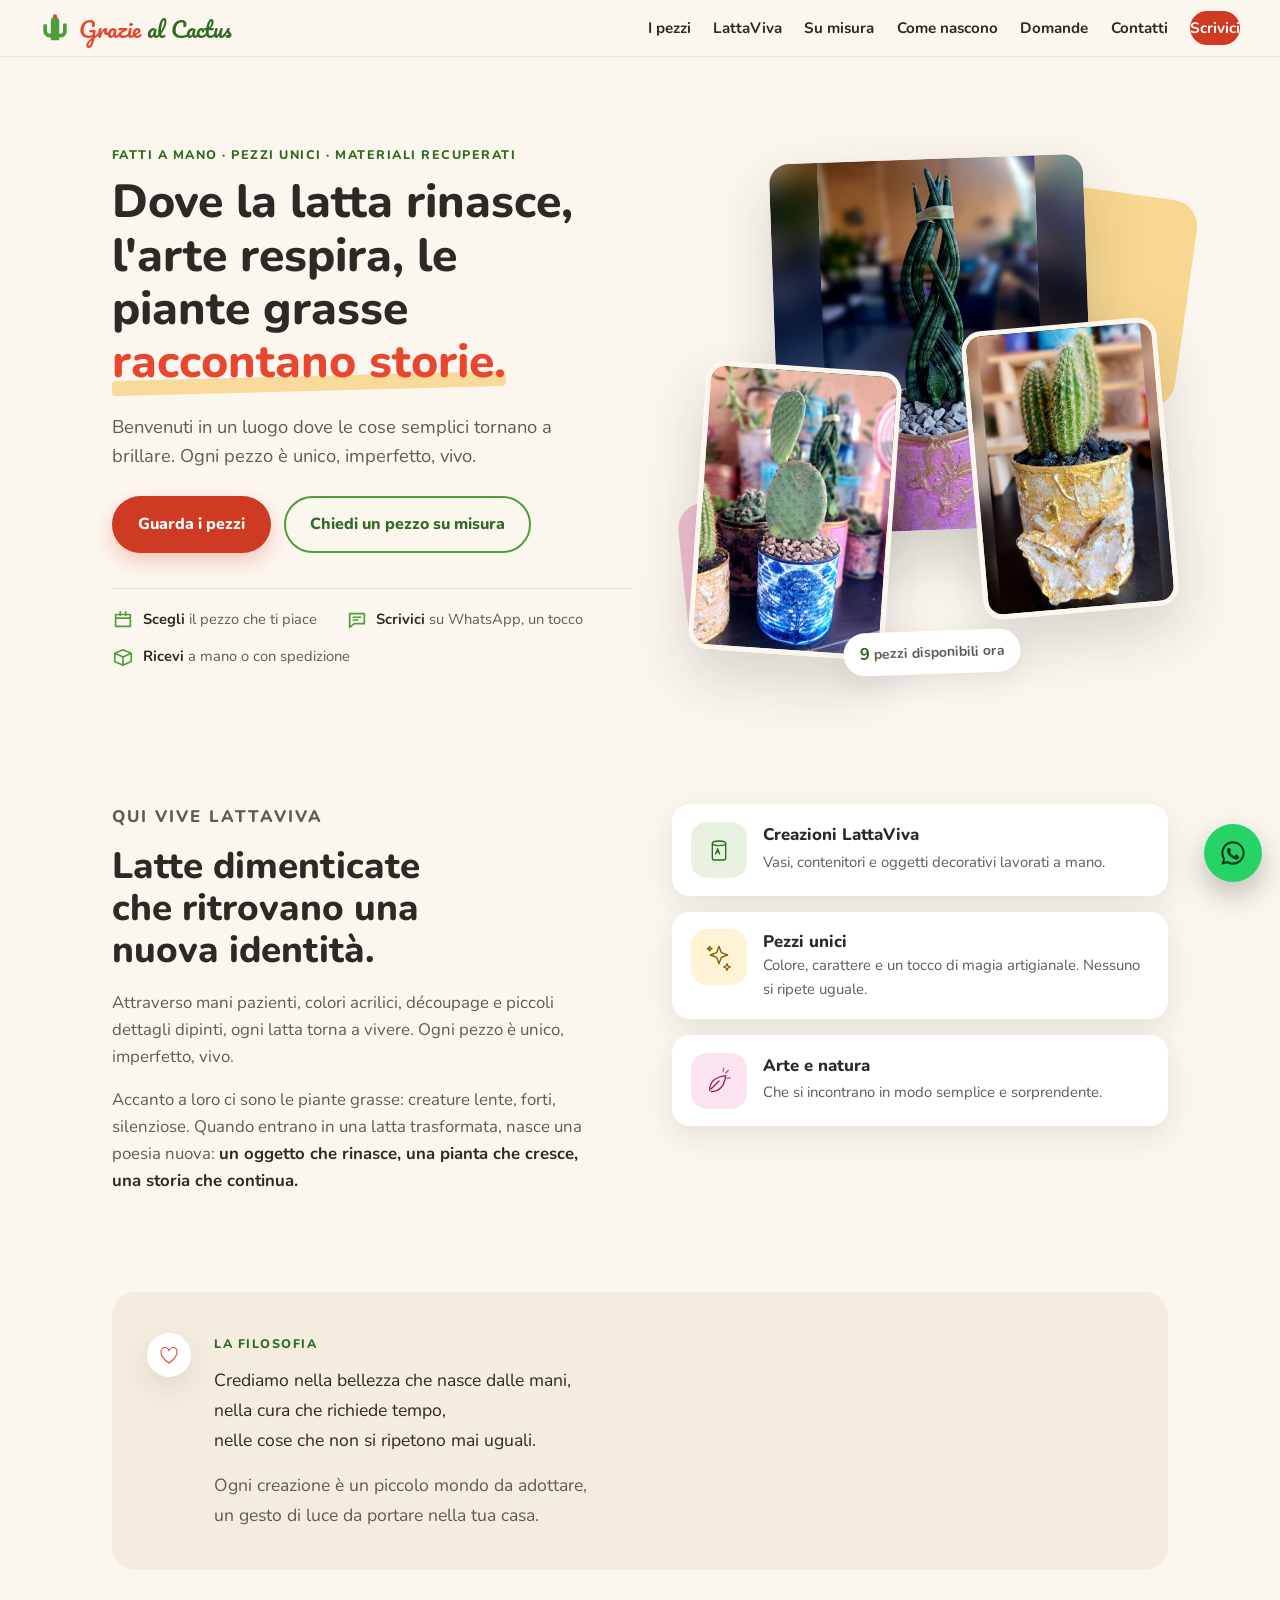
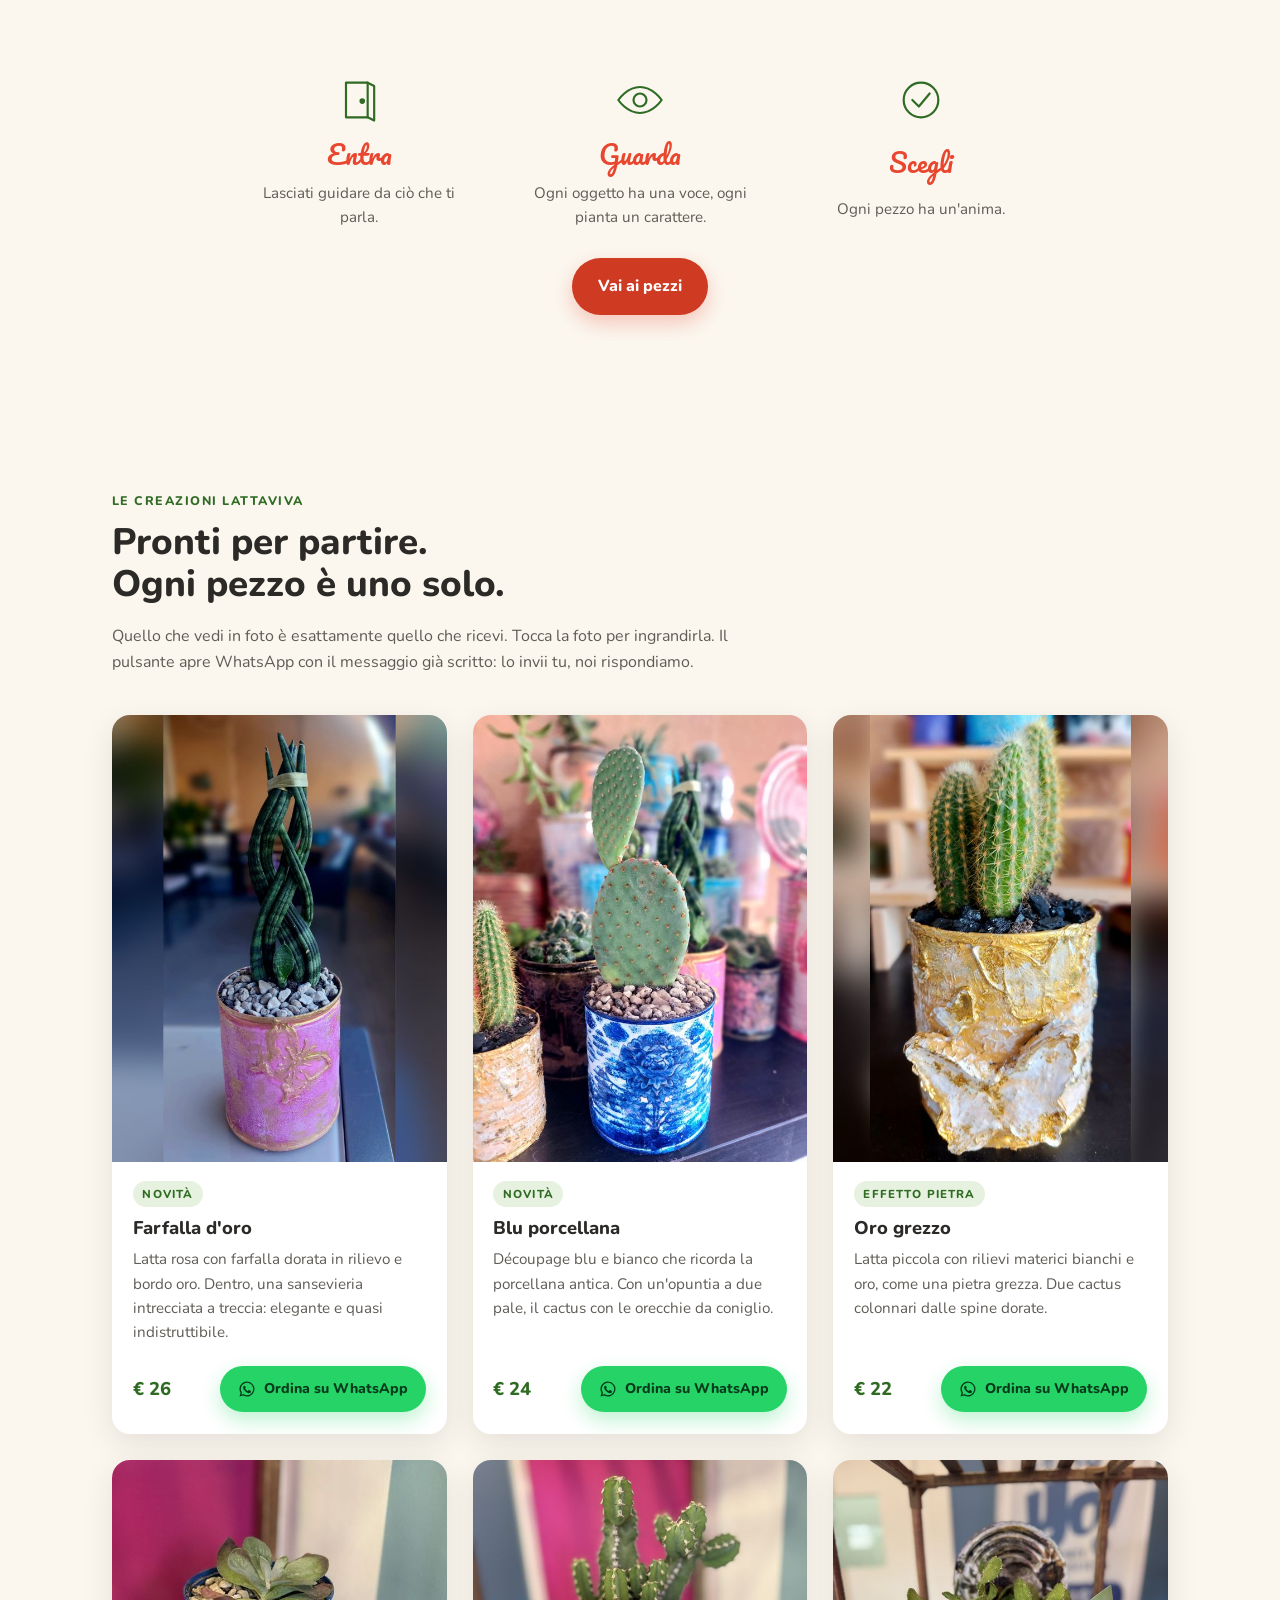
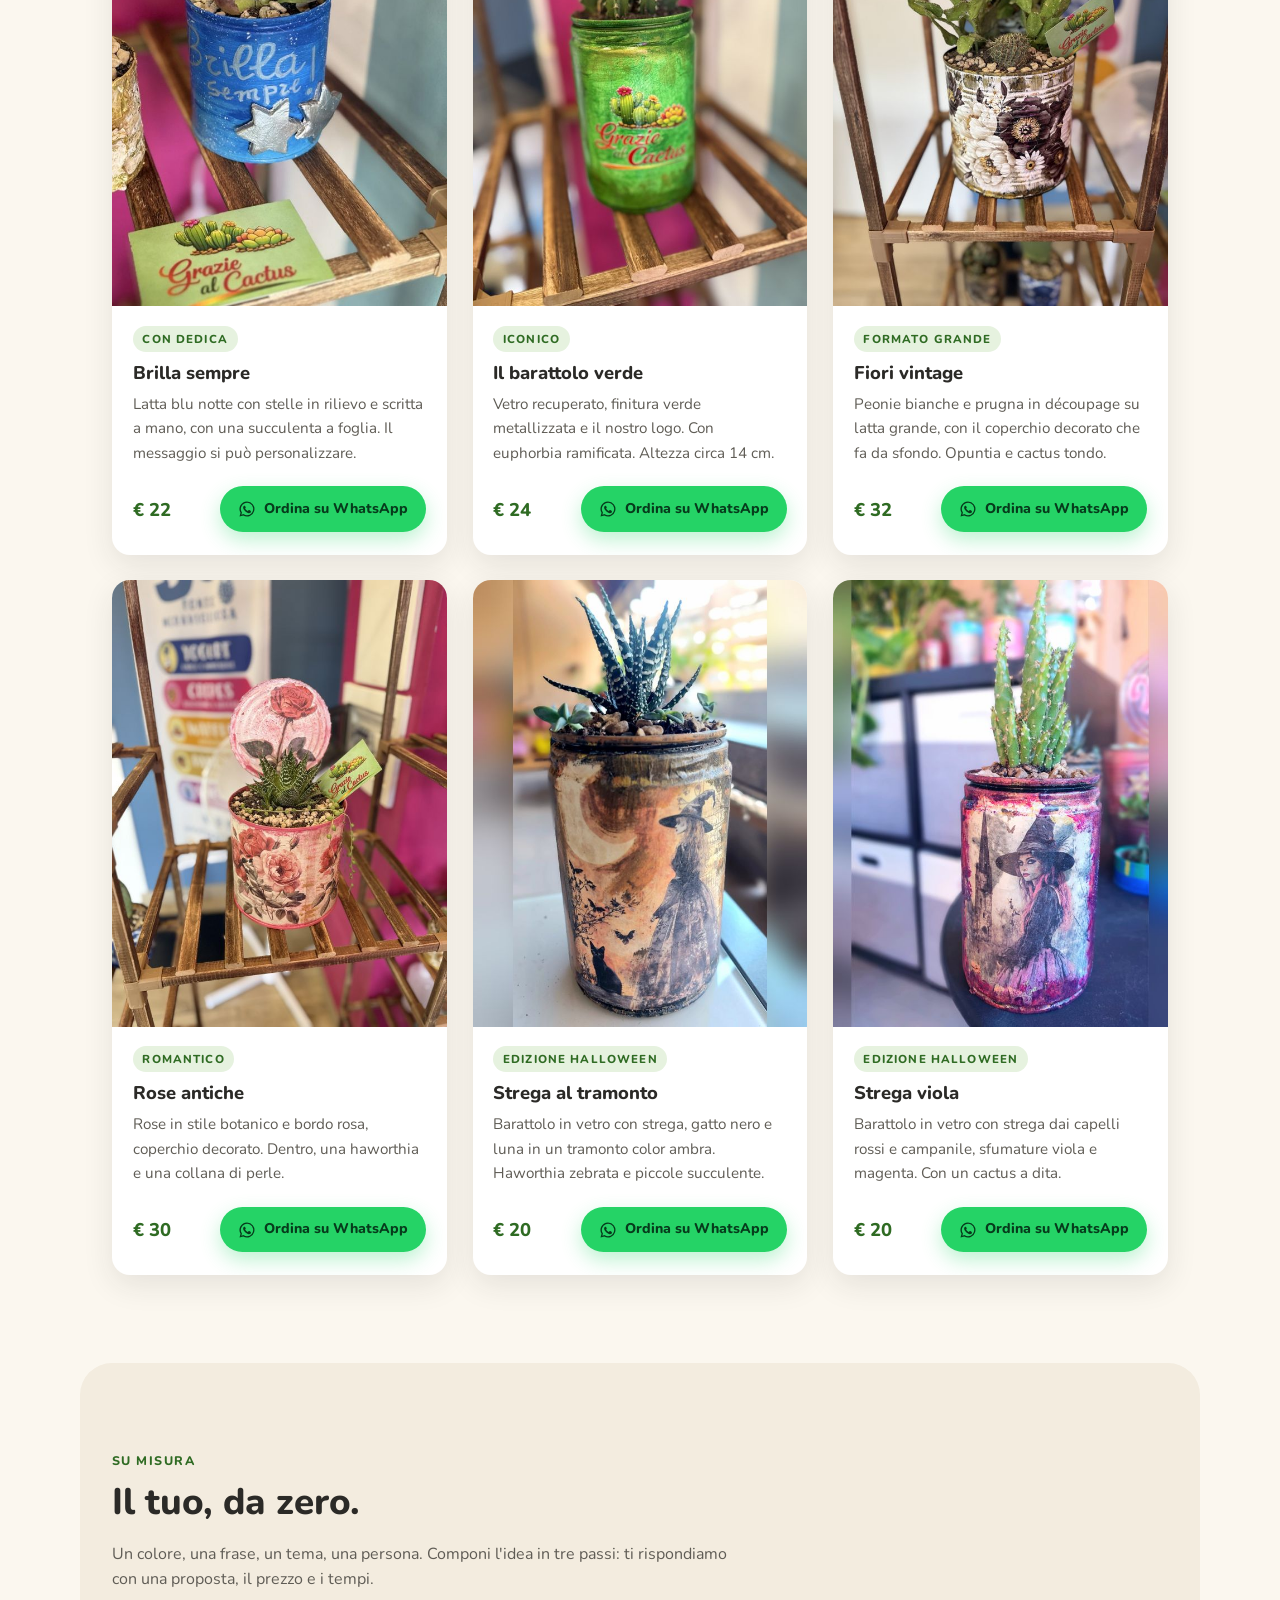
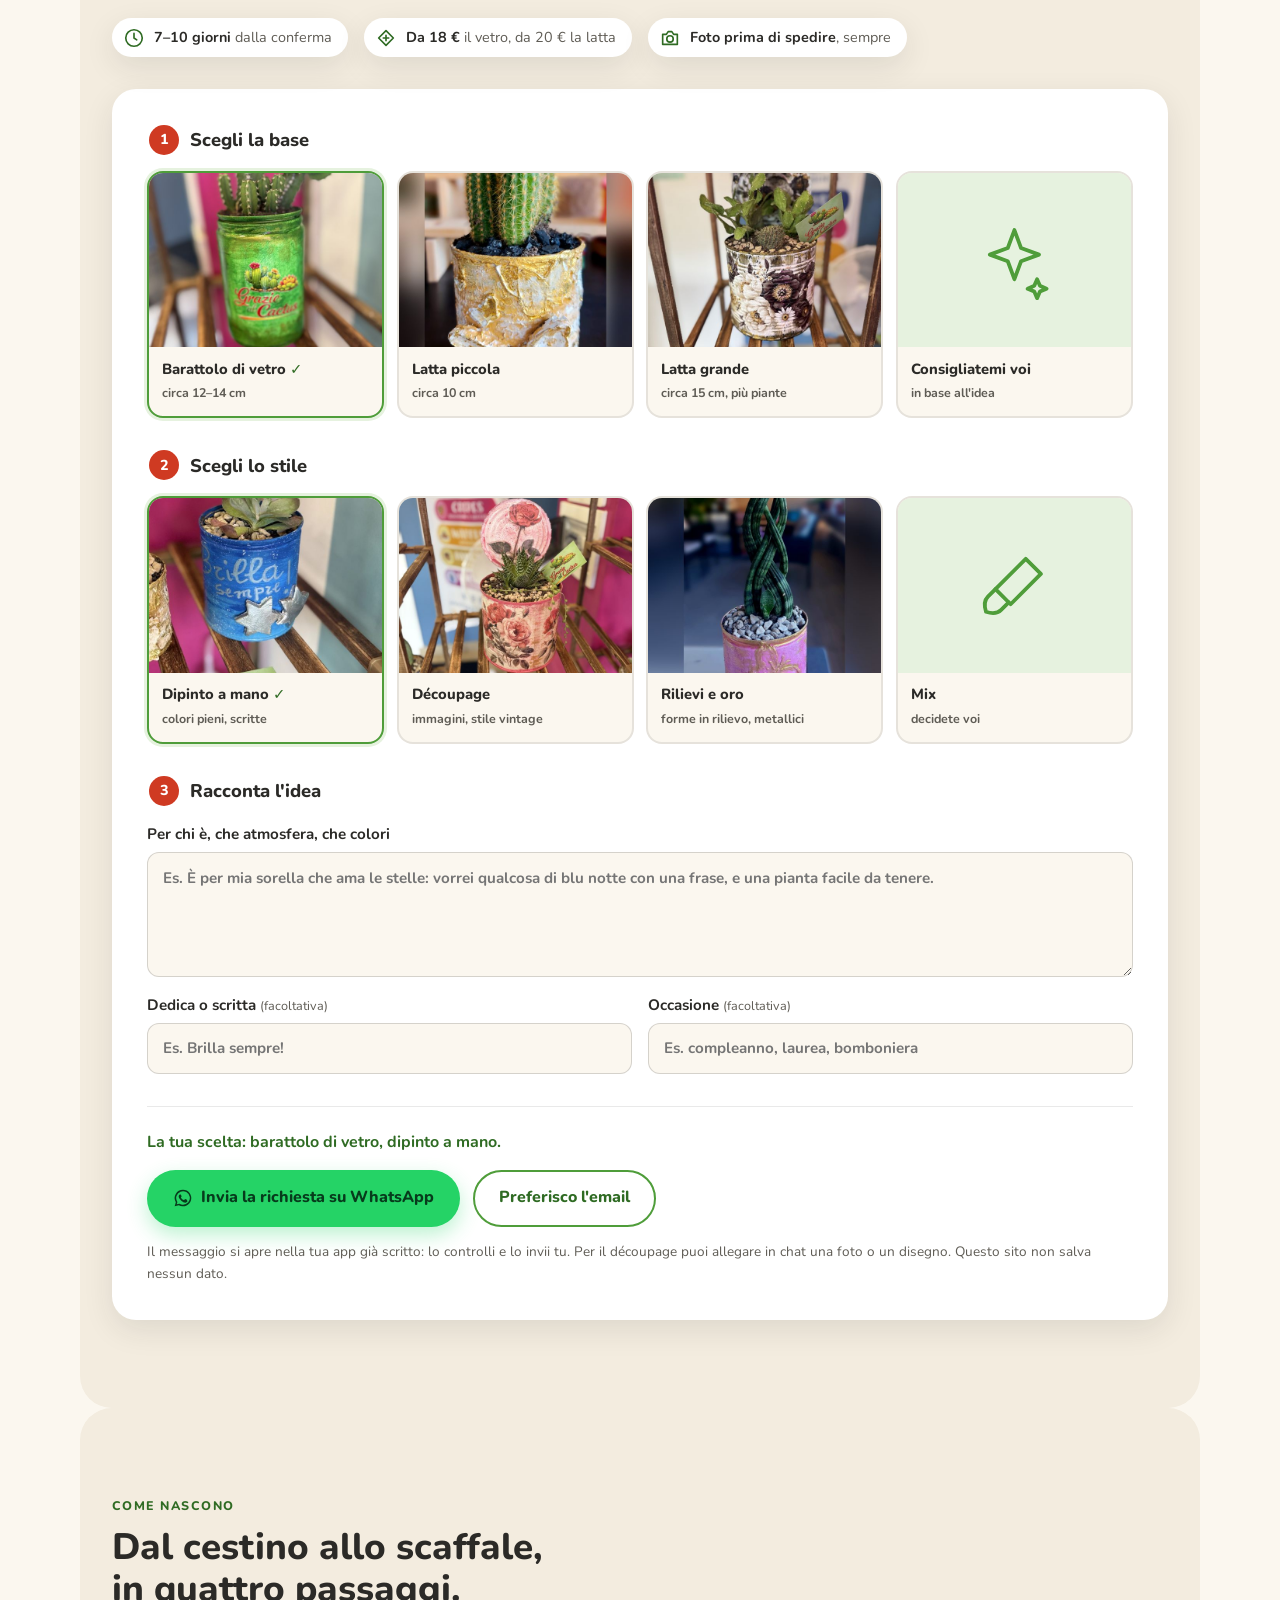
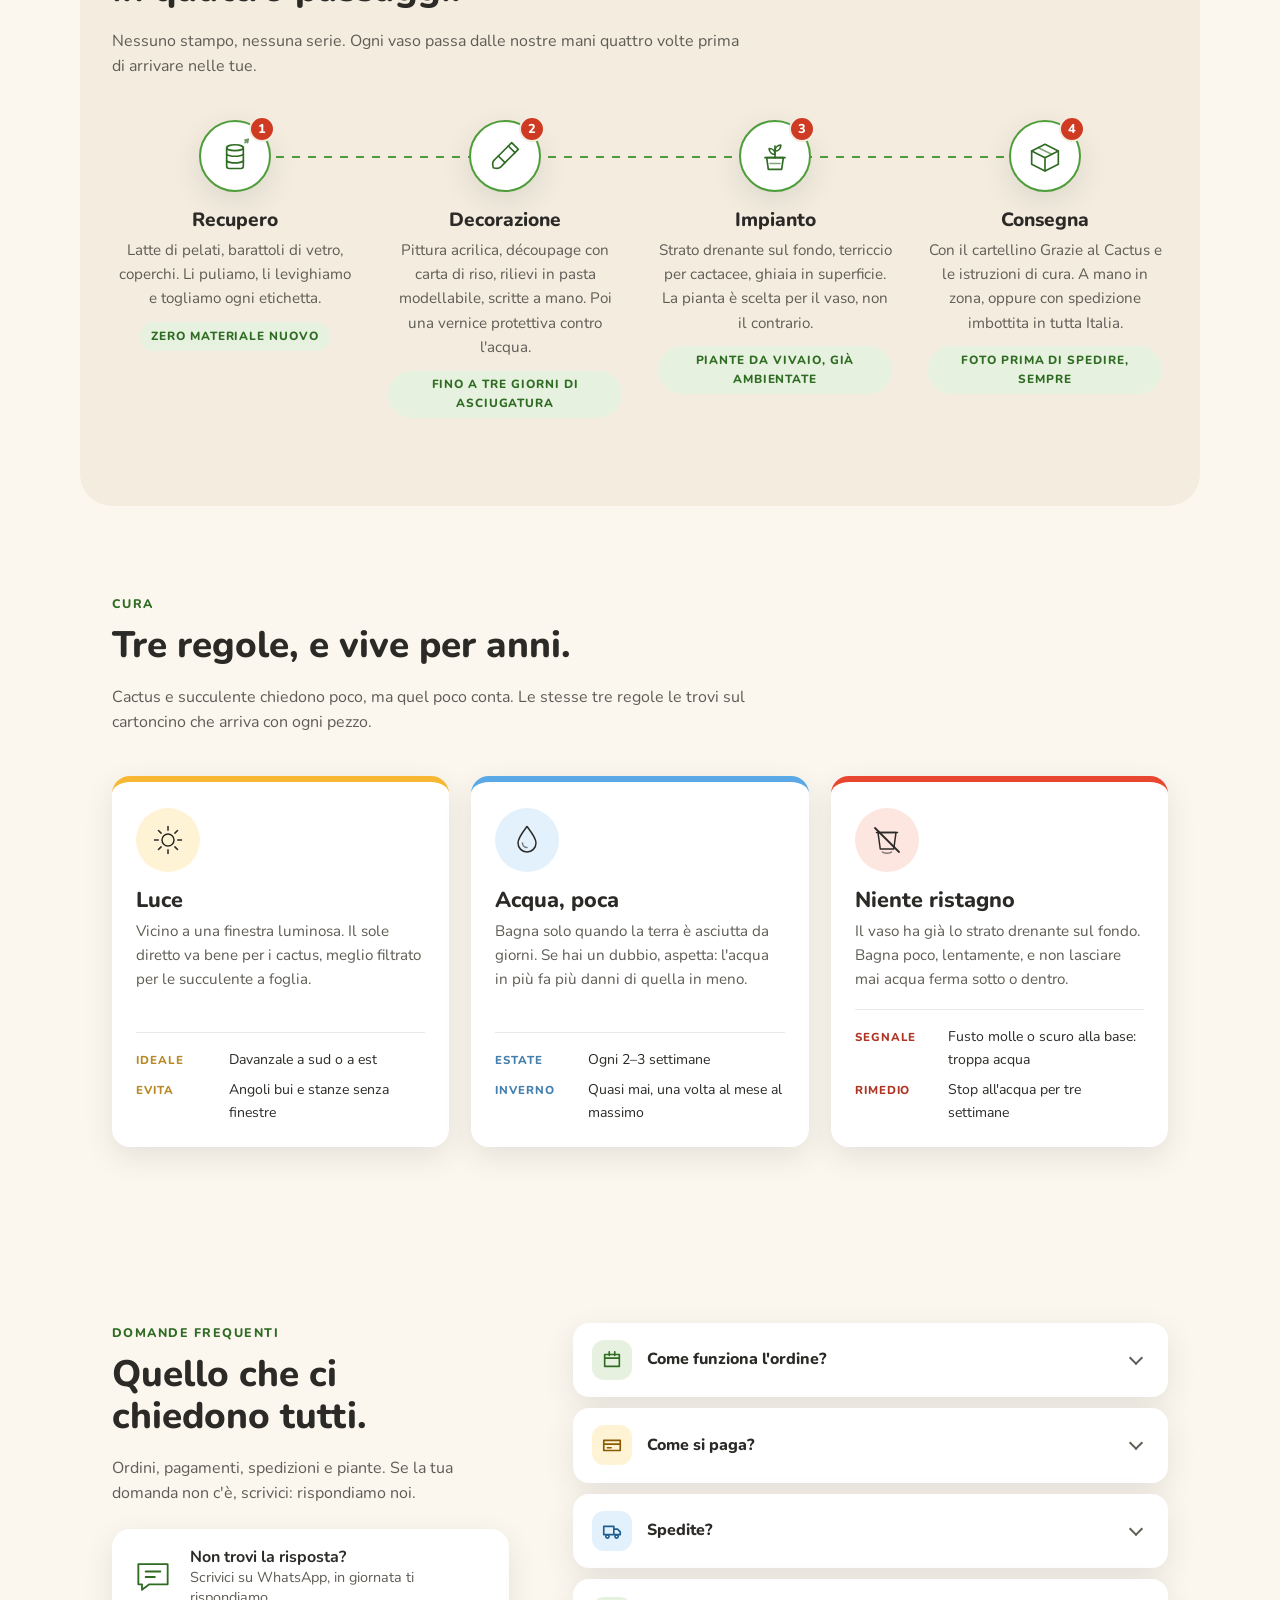
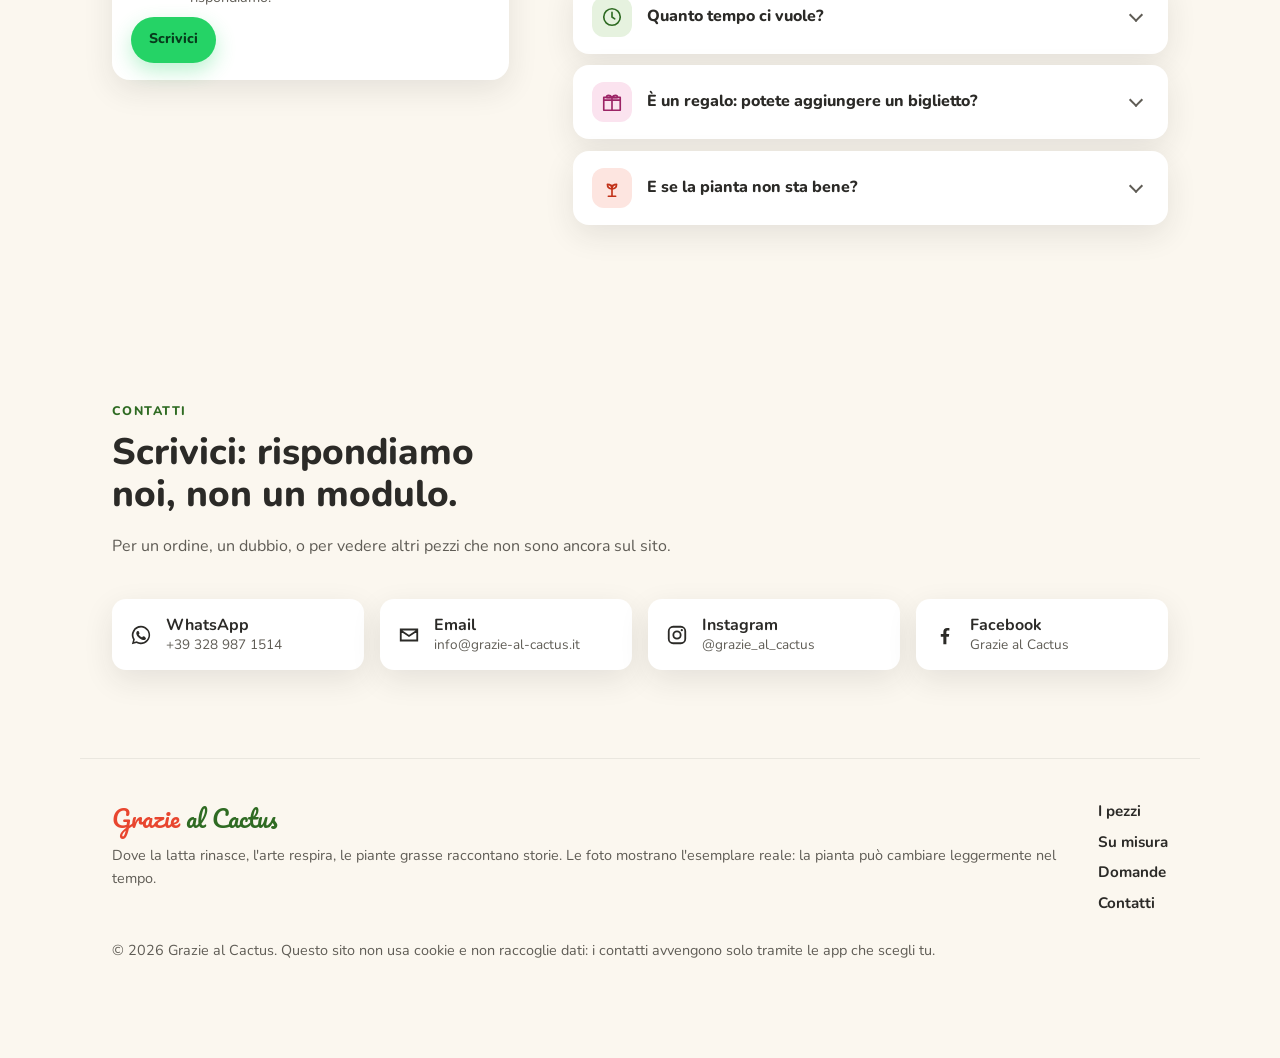
==== commit c0b3aac3: "Domande frequenti: icone per tema, freccia animata e riquadro Scrivici Co-Authored-By: Claude Fable " ====
--- a/index.html
+++ b/index.html
@@ -347,34 +347,68 @@
 
   <!-- DOMANDE -->
   <section id="domande" class="faq" aria-labelledby="faq-title">
-    <div class="section-head">
+    <div class="faq-side">
       <p class="eyebrow">Domande frequenti</p>
       <h2 id="faq-title">Quello che ci chiedono tutti.</h2>
-    </div>
+      <p class="muted">Ordini, pagamenti, spedizioni e piante. Se la tua domanda non c'è, scrivici: rispondiamo noi.</p>
+      <div class="faq-cta">
+        <svg aria-hidden="true" viewBox="0 0 48 48"><path d="M8 10h32v22H20l-8 6v-6H8z"/><path d="M16 18h16M16 24h10"/></svg>
+        <div>
+          <strong>Non trovi la risposta?</strong>
+          <span>Scrivici su WhatsApp, in giornata ti rispondiamo.</span>
+        </div>
+        <a href="#" class="btn btn-wa btn-sm" data-social="whatsapp" target="_blank" rel="noopener">Scrivici</a>
+      </div>
+    </div>
+
     <div class="faq-list">
       <details>
-        <summary>Come funziona l'ordine?</summary>
-        <p>Scegli il pezzo, premi "Ordina su WhatsApp" e ti si apre il messaggio già scritto. Lo invii, noi confermiamo che il pezzo è ancora disponibile e ci accordiamo su consegna e pagamento. Nessun addebito automatico.</p>
-      </details>
-      <details>
-        <summary>Come si paga?</summary>
-        <p>Te lo diciamo in chat al momento della conferma: bonifico, PayPal, Satispay, oppure contanti se ritiri a mano.</p>
-      </details>
-      <details>
-        <summary>Spedite?</summary>
-        <p>Sì, in tutta Italia, con imballo protetto pensato per le piante. Il costo della spedizione te lo comunichiamo con la conferma dell'ordine. In zona consegniamo a mano.</p>
-      </details>
-      <details>
-        <summary>Quanto tempo ci vuole?</summary>
-        <p>I pezzi pronti partono entro due giorni lavorativi dalla conferma. I pezzi su misura richiedono 7–10 giorni: ti mandiamo le foto prima di spedire.</p>
-      </details>
-      <details>
-        <summary>È un regalo: potete aggiungere un biglietto?</summary>
-        <p>Certo. Scrivici il testo in chat: aggiungiamo un biglietto scritto a mano e, se vuoi, una dedica direttamente sul vaso.</p>
-      </details>
-      <details>
-        <summary>E se la pianta non sta bene?</summary>
-        <p>Scrivici una foto. Cactus e succulente sono resistenti, e nella maggior parte dei casi basta cambiare posizione o dare meno acqua. Ti diciamo cosa fare.</p>
+        <summary>
+          <span class="faq-icon q-green" aria-hidden="true"><svg viewBox="0 0 24 24"><path d="M4 6h16v13H4zM4 10h16M9 3v4M15 3v4"/></svg></span>
+          <span class="faq-q">Come funziona l'ordine?</span>
+          <span class="faq-chev" aria-hidden="true"></span>
+        </summary>
+        <div class="faq-a"><p>Scegli il pezzo, premi "Ordina su WhatsApp" e ti si apre il messaggio già scritto. Lo invii, noi confermiamo che il pezzo è ancora disponibile e ci accordiamo su consegna e pagamento. Nessun addebito automatico.</p></div>
+      </details>
+      <details>
+        <summary>
+          <span class="faq-icon q-sun" aria-hidden="true"><svg viewBox="0 0 24 24"><path d="M3 7h18v11H3zM3 11h18"/><path d="M7 15h4"/></svg></span>
+          <span class="faq-q">Come si paga?</span>
+          <span class="faq-chev" aria-hidden="true"></span>
+        </summary>
+        <div class="faq-a"><p>Te lo diciamo in chat al momento della conferma: bonifico, PayPal, Satispay, oppure contanti se ritiri a mano.</p></div>
+      </details>
+      <details>
+        <summary>
+          <span class="faq-icon q-blue" aria-hidden="true"><svg viewBox="0 0 24 24"><path d="M3 7h11v9H3zM14 10h4l3 3v3h-7z"/><circle cx="7" cy="18" r="1.8"/><circle cx="17" cy="18" r="1.8"/></svg></span>
+          <span class="faq-q">Spedite?</span>
+          <span class="faq-chev" aria-hidden="true"></span>
+        </summary>
+        <div class="faq-a"><p>Sì, in tutta Italia, con imballo protetto pensato per le piante. Il costo della spedizione te lo comunichiamo con la conferma dell'ordine. In zona consegniamo a mano.</p></div>
+      </details>
+      <details>
+        <summary>
+          <span class="faq-icon q-green" aria-hidden="true"><svg viewBox="0 0 24 24"><circle cx="12" cy="12" r="9"/><path d="M12 7v5l3 2"/></svg></span>
+          <span class="faq-q">Quanto tempo ci vuole?</span>
+          <span class="faq-chev" aria-hidden="true"></span>
+        </summary>
+        <div class="faq-a"><p>I pezzi pronti partono entro due giorni lavorativi dalla conferma. I pezzi su misura richiedono 7–10 giorni: ti mandiamo le foto prima di spedire.</p></div>
+      </details>
+      <details>
+        <summary>
+          <span class="faq-icon q-pink" aria-hidden="true"><svg viewBox="0 0 24 24"><path d="M3 10h18v11H3zM3 7h18v3H3zM12 7v14"/><path d="M12 7c-2-3-6-3-6 0 2 1 4 0 6 0Zm0 0c2-3 6-3 6 0-2 1-4 0-6 0Z"/></svg></span>
+          <span class="faq-q">È un regalo: potete aggiungere un biglietto?</span>
+          <span class="faq-chev" aria-hidden="true"></span>
+        </summary>
+        <div class="faq-a"><p>Certo. Scrivici il testo in chat: aggiungiamo un biglietto scritto a mano e, se vuoi, una dedica direttamente sul vaso.</p></div>
+      </details>
+      <details>
+        <summary>
+          <span class="faq-icon q-coral" aria-hidden="true"><svg viewBox="0 0 24 24"><path d="M12 21V9"/><path d="M12 13c0-3 2-5 5-5 0 3-2 5-5 5Zm0 0c0-3-2-5-5-5 0 3 2 5 5 5Z"/><path d="M8 21h8"/></svg></span>
+          <span class="faq-q">E se la pianta non sta bene?</span>
+          <span class="faq-chev" aria-hidden="true"></span>
+        </summary>
+        <div class="faq-a"><p>Scrivici una foto. Cactus e succulente sono resistenti, e nella maggior parte dei casi basta cambiare posizione o dare meno acqua. Ti diciamo cosa fare.</p></div>
       </details>
     </div>
   </section>
--- a/style.css
+++ b/style.css
@@ -328,18 +328,39 @@
 .rule-facts dd { margin: 0; color: var(--ink); }
 
 /* ---------- Domande ---------- */
-.faq-list { max-width: 760px; display: grid; gap: .6rem; }
-.faq-list details { background: var(--white); border-radius: 14px; box-shadow: var(--shadow); padding: 0 1.2rem; }
+.faq { display: grid; grid-template-columns: .8fr 1.2fr; gap: clamp(2rem, 5vw, 4rem); align-items: start; }
+.faq-side { position: sticky; top: 90px; }
+.faq-cta {
+  margin-top: 1.4rem; background: var(--white); border-radius: var(--radius); padding: 1.1rem 1.2rem; box-shadow: var(--shadow);
+  display: grid; grid-template-columns: 44px 1fr; gap: .6rem .9rem; align-items: center;
+}
+.faq-cta svg { width: 44px; height: 44px; fill: none; stroke: var(--green-dark); stroke-width: 2; stroke-linecap: round; stroke-linejoin: round; }
+.faq-cta div { display: grid; line-height: 1.35; }
+.faq-cta span { font-size: .9rem; color: var(--ink-soft); }
+.faq-cta .btn { grid-column: 1 / -1; justify-self: start; }
+@media (max-width: 860px) { .faq { grid-template-columns: 1fr; } .faq-side { position: static; } }
+
+.faq-list { display: grid; gap: .7rem; }
+.faq-list details { background: var(--white); border-radius: 16px; box-shadow: var(--shadow); overflow: hidden; border: 2px solid transparent; transition: border-color .15s; }
+.faq-list details[open] { border-color: var(--green-soft); }
 .faq-list summary {
-  cursor: pointer; font-weight: 800; padding: 1rem 2rem 1rem 0; list-style: none; position: relative;
+  cursor: pointer; list-style: none; display: grid; grid-template-columns: 40px 1fr 24px; align-items: center; gap: .9rem;
+  padding: .95rem 1.1rem; font-weight: 800;
 }
 .faq-list summary::-webkit-details-marker { display: none; }
-.faq-list summary::after {
-  content: "+"; position: absolute; right: 0; top: .85rem; width: 26px; height: 26px; border-radius: 50%;
-  display: grid; place-items: center; background: var(--green-soft); color: var(--green-dark); font-weight: 800;
-}
-.faq-list details[open] summary::after { content: "−"; }
-.faq-list details p { color: var(--ink-soft); padding-bottom: 1.1rem; margin: 0; }
+.faq-list summary:hover { background: var(--paper); }
+.faq-icon { width: 40px; height: 40px; border-radius: 12px; background: var(--q-soft); display: grid; place-items: center; }
+.faq-icon svg { width: 22px; height: 22px; fill: none; stroke: var(--q-ink); stroke-width: 1.8; stroke-linecap: round; stroke-linejoin: round; }
+.q-green { --q-soft: var(--green-soft); --q-ink: var(--green-dark); }
+.q-sun { --q-soft: #fff3d6; --q-ink: #8a5a00; }
+.q-blue { --q-soft: #e3f1fc; --q-ink: #1f5f8f; }
+.q-pink { --q-soft: #fbe3ef; --q-ink: #9c2466; }
+.q-coral { --q-soft: #fde5e0; --q-ink: var(--coral-dark); }
+.faq-chev { width: 10px; height: 10px; border-right: 2px solid var(--ink-soft); border-bottom: 2px solid var(--ink-soft); transform: rotate(45deg); transition: transform .2s; justify-self: center; margin-top: -4px; }
+.faq-list details[open] .faq-chev { transform: rotate(-135deg); margin-top: 4px; }
+.faq-a { padding: 0 1.1rem 1.1rem calc(1.1rem + 40px + .9rem); }
+.faq-a p { margin: 0; color: var(--ink-soft); }
+@media (max-width: 520px) { .faq-a { padding-left: 1.1rem; } }
 
 /* ---------- Contatti ---------- */
 .contact-list { list-style: none; padding: 0; margin: 0; display: grid; grid-template-columns: repeat(auto-fit, minmax(220px, 1fr)); gap: 1rem; }
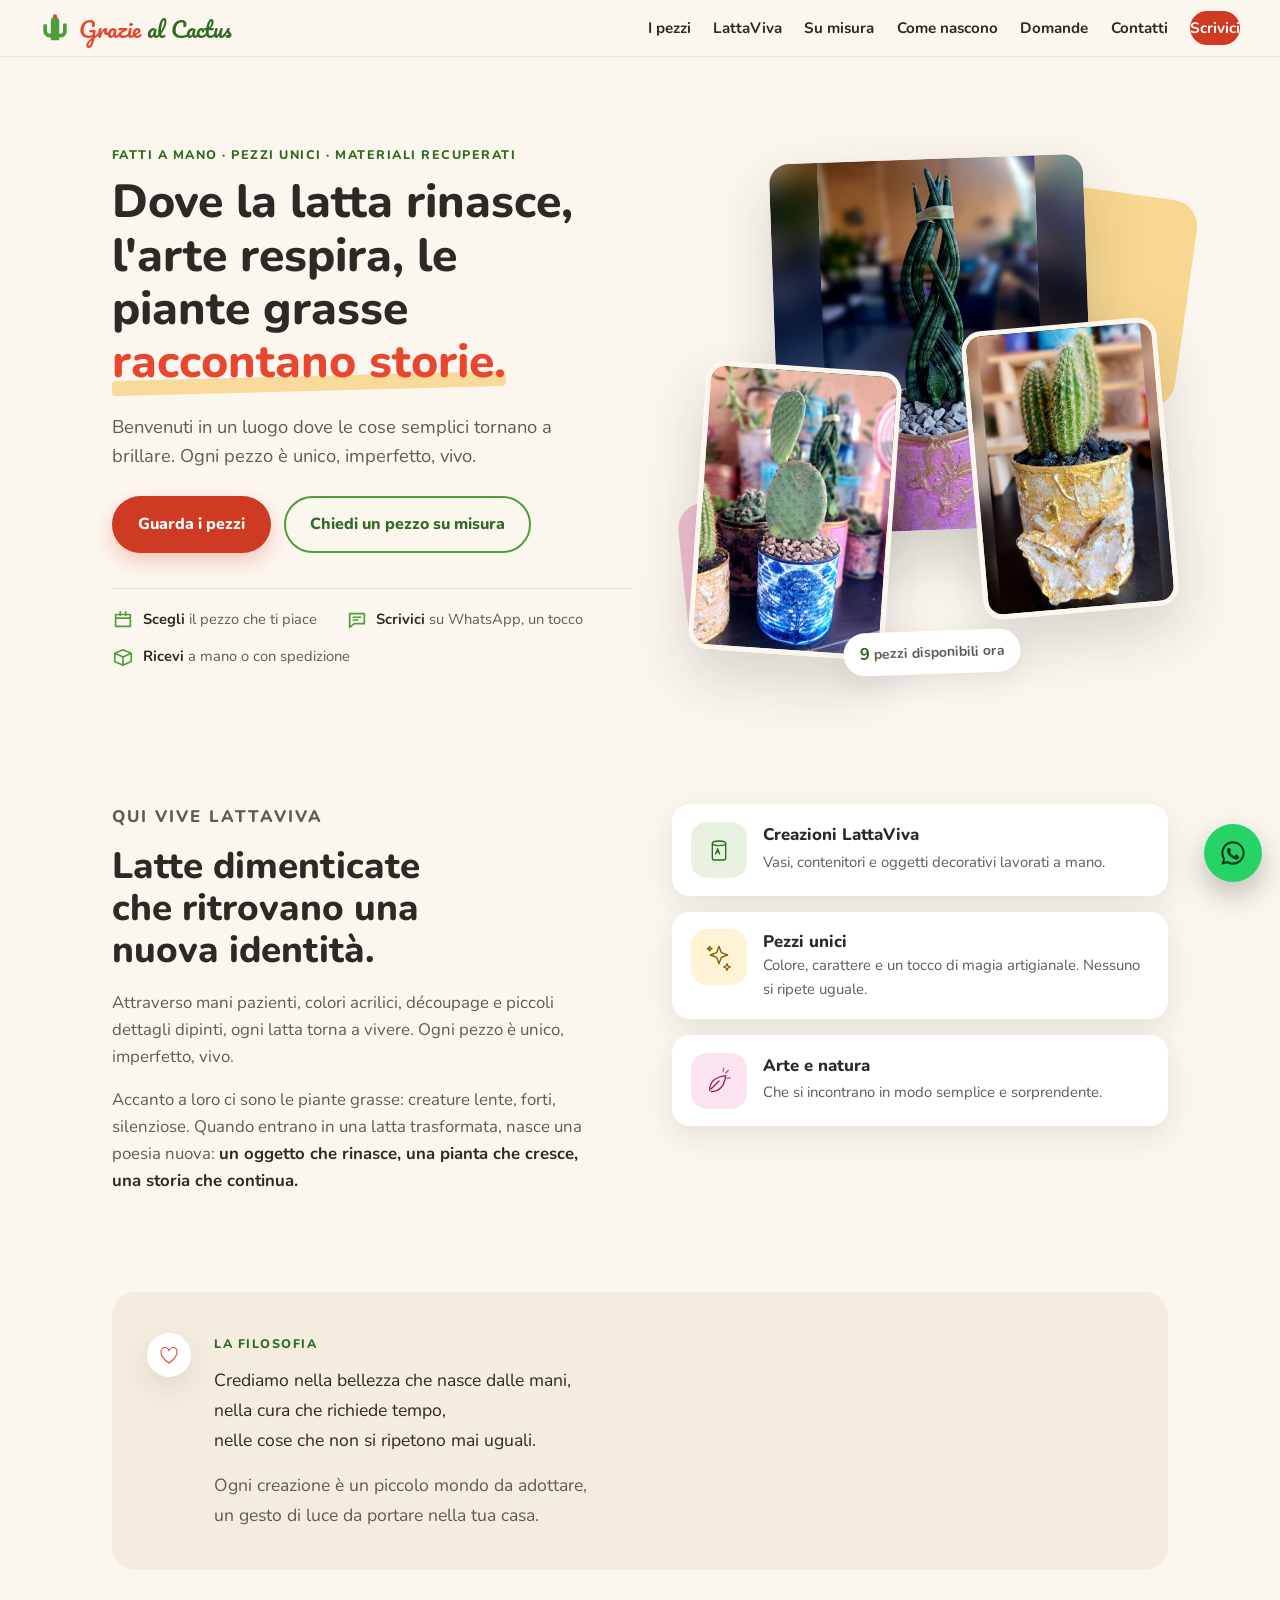
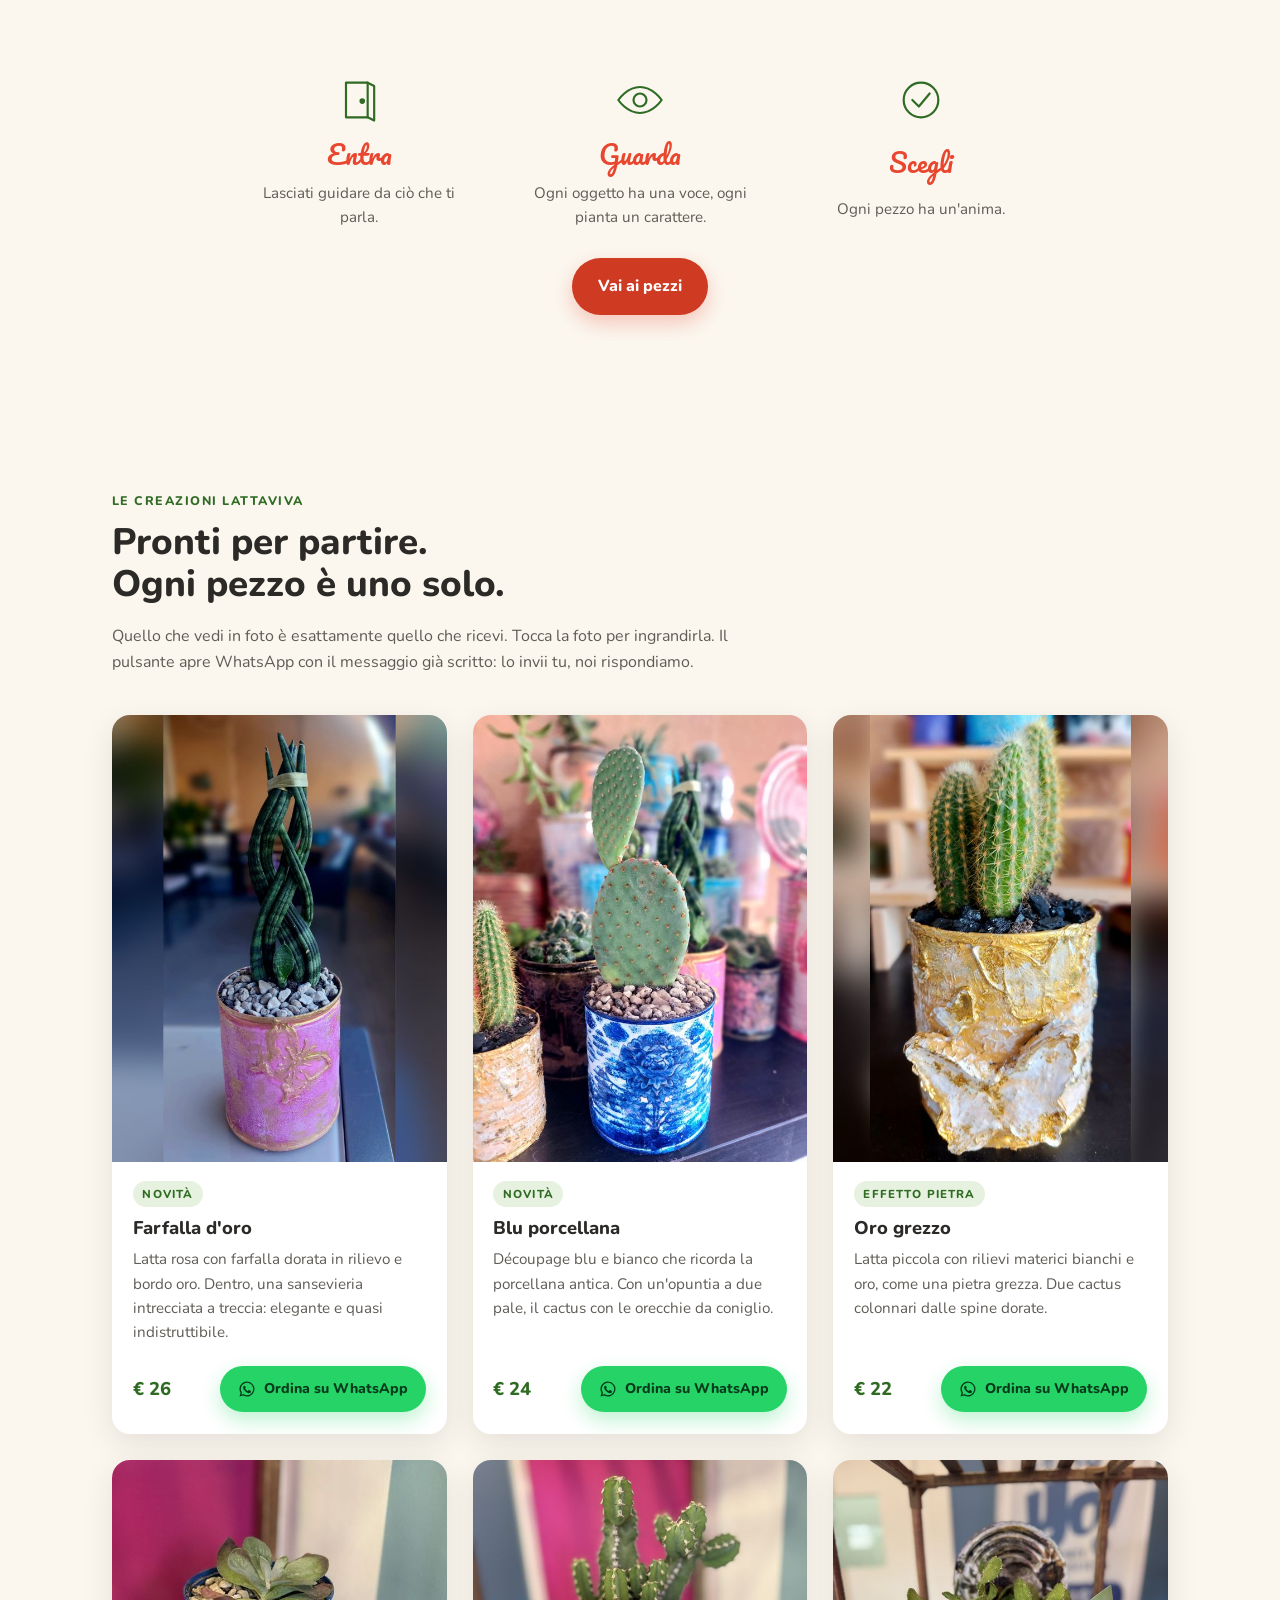
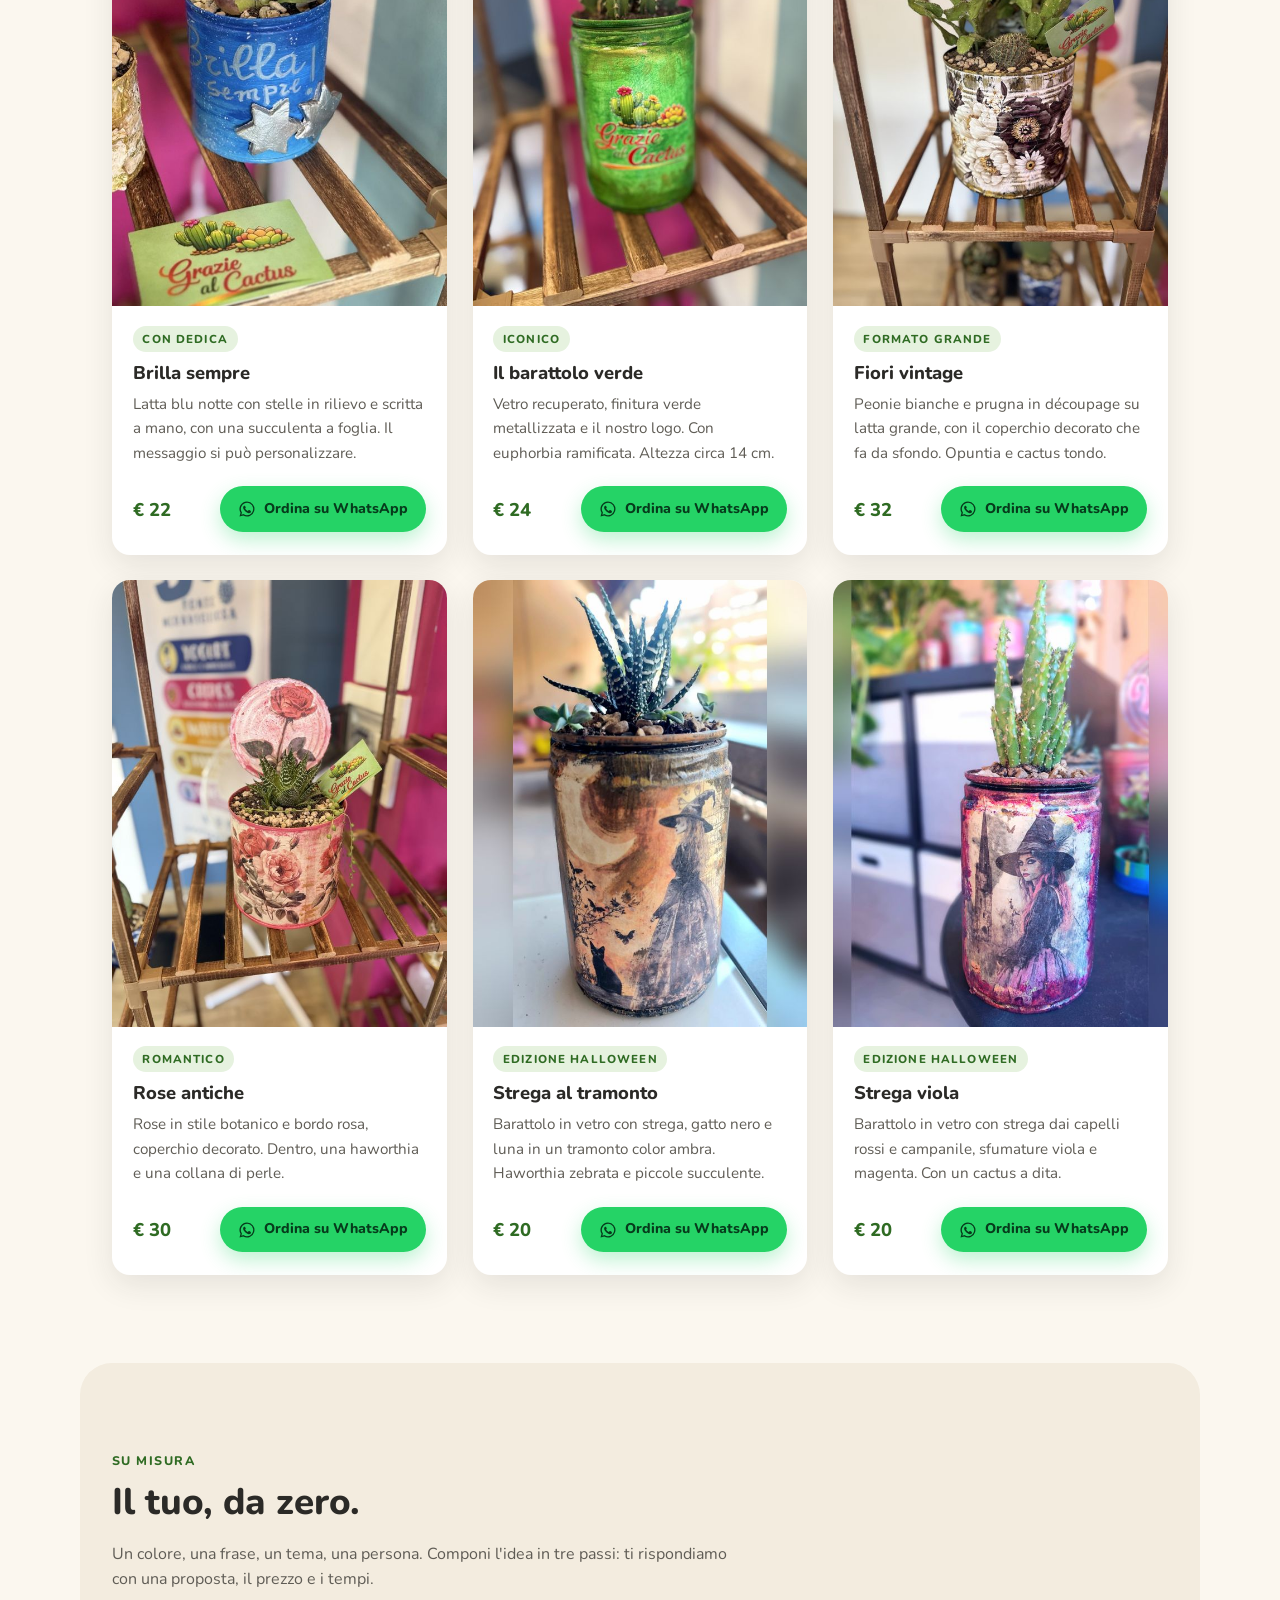
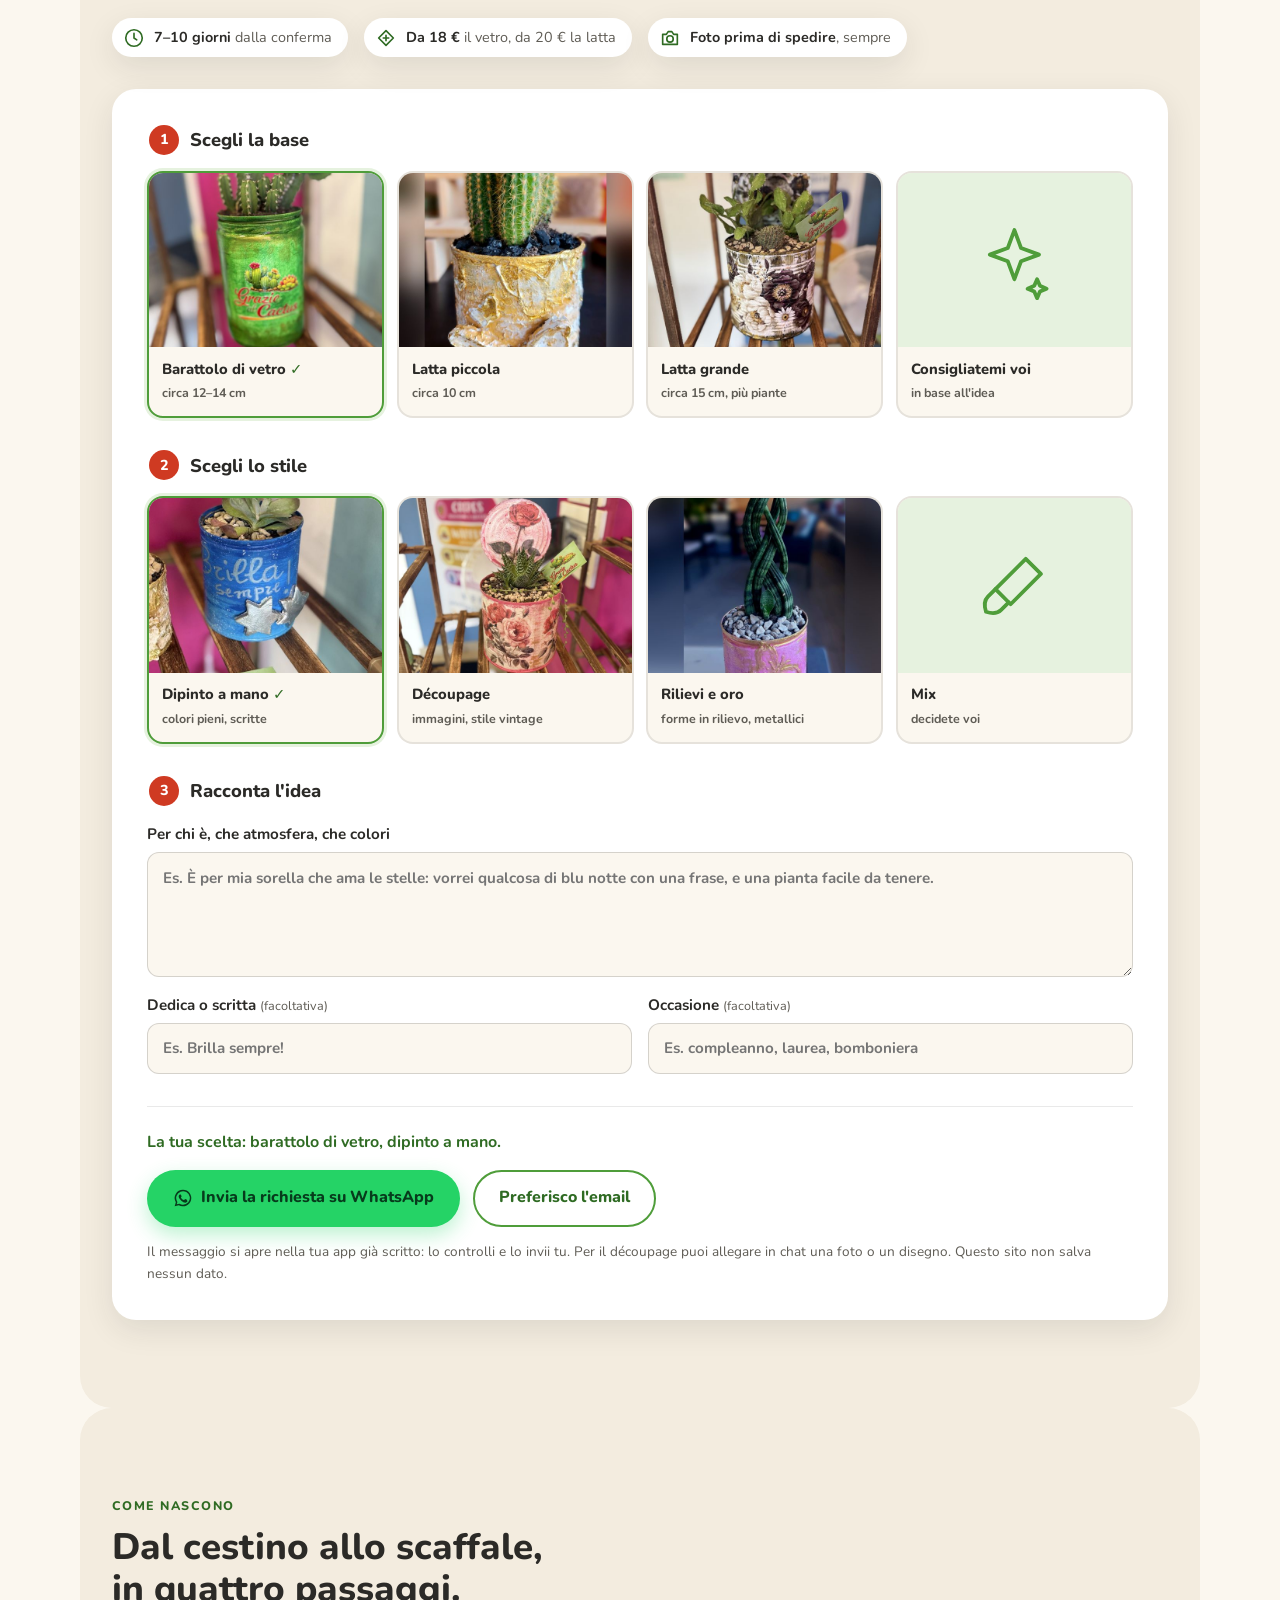
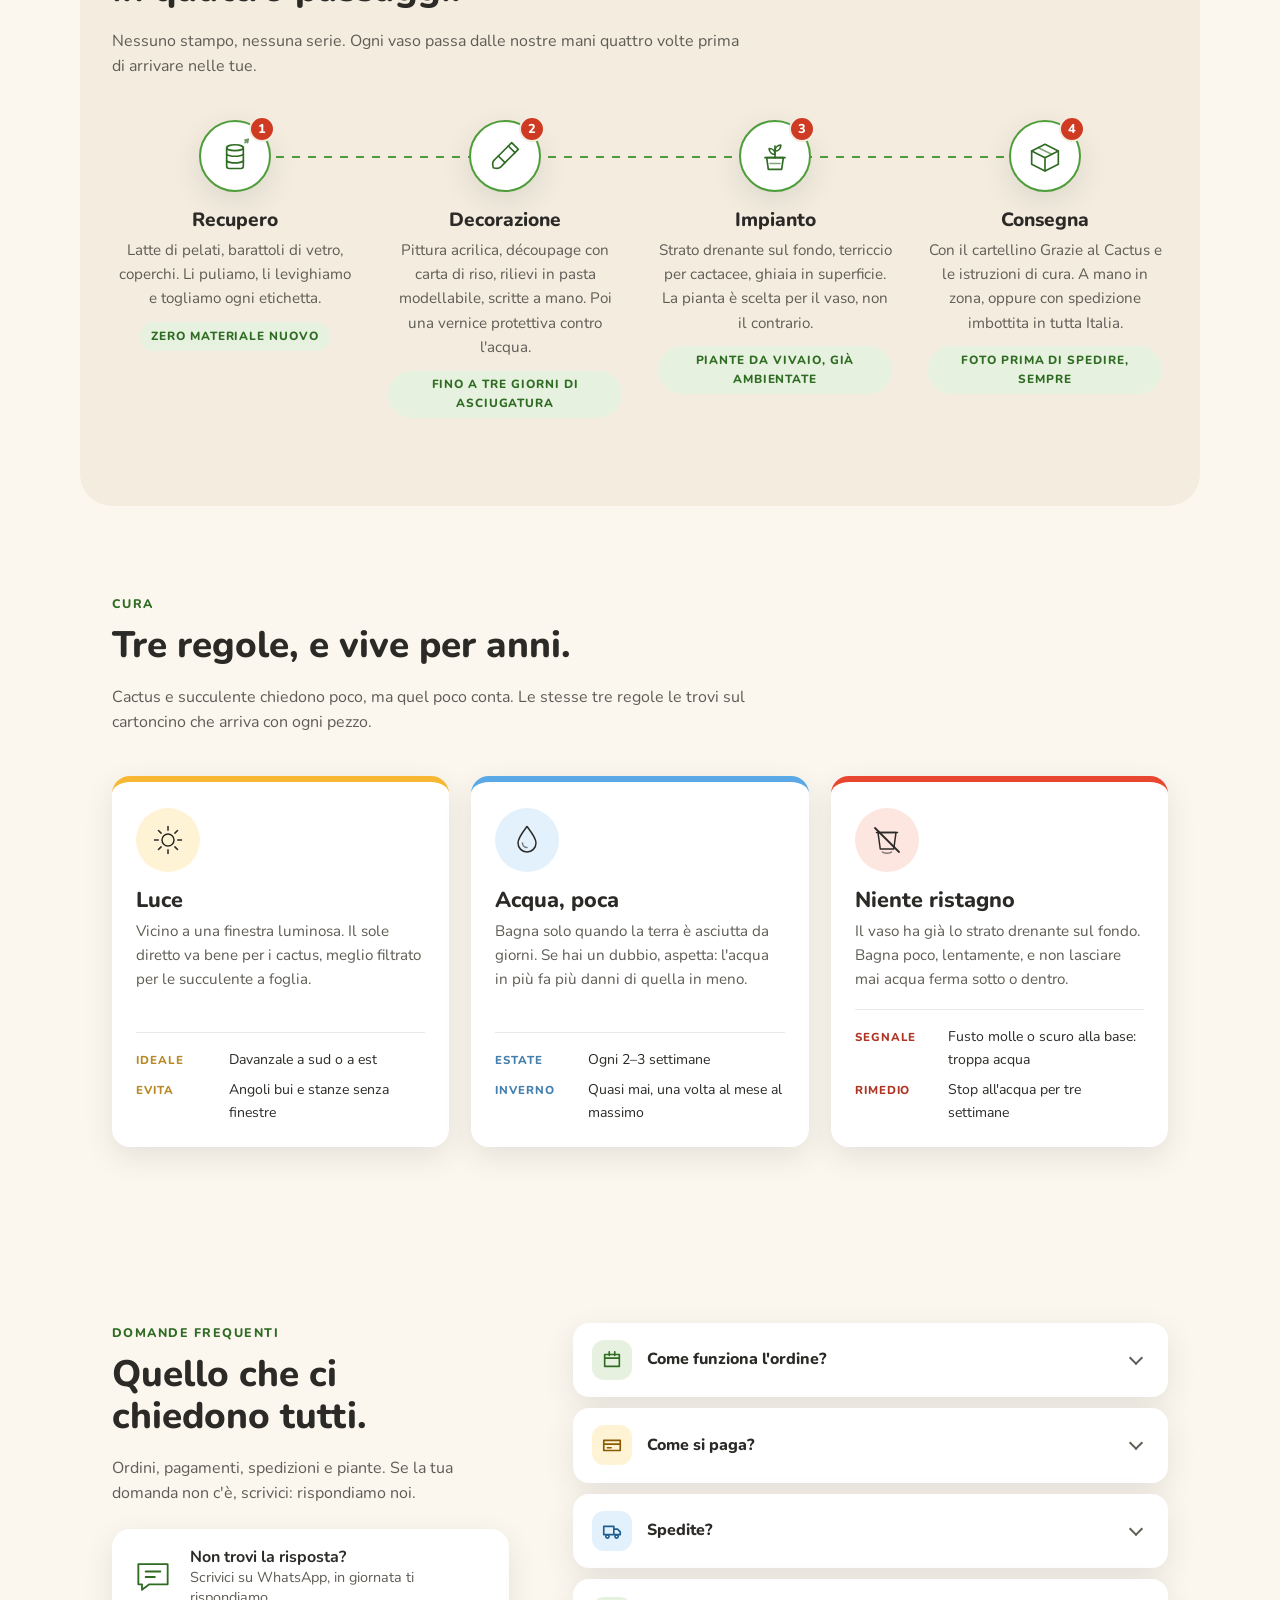
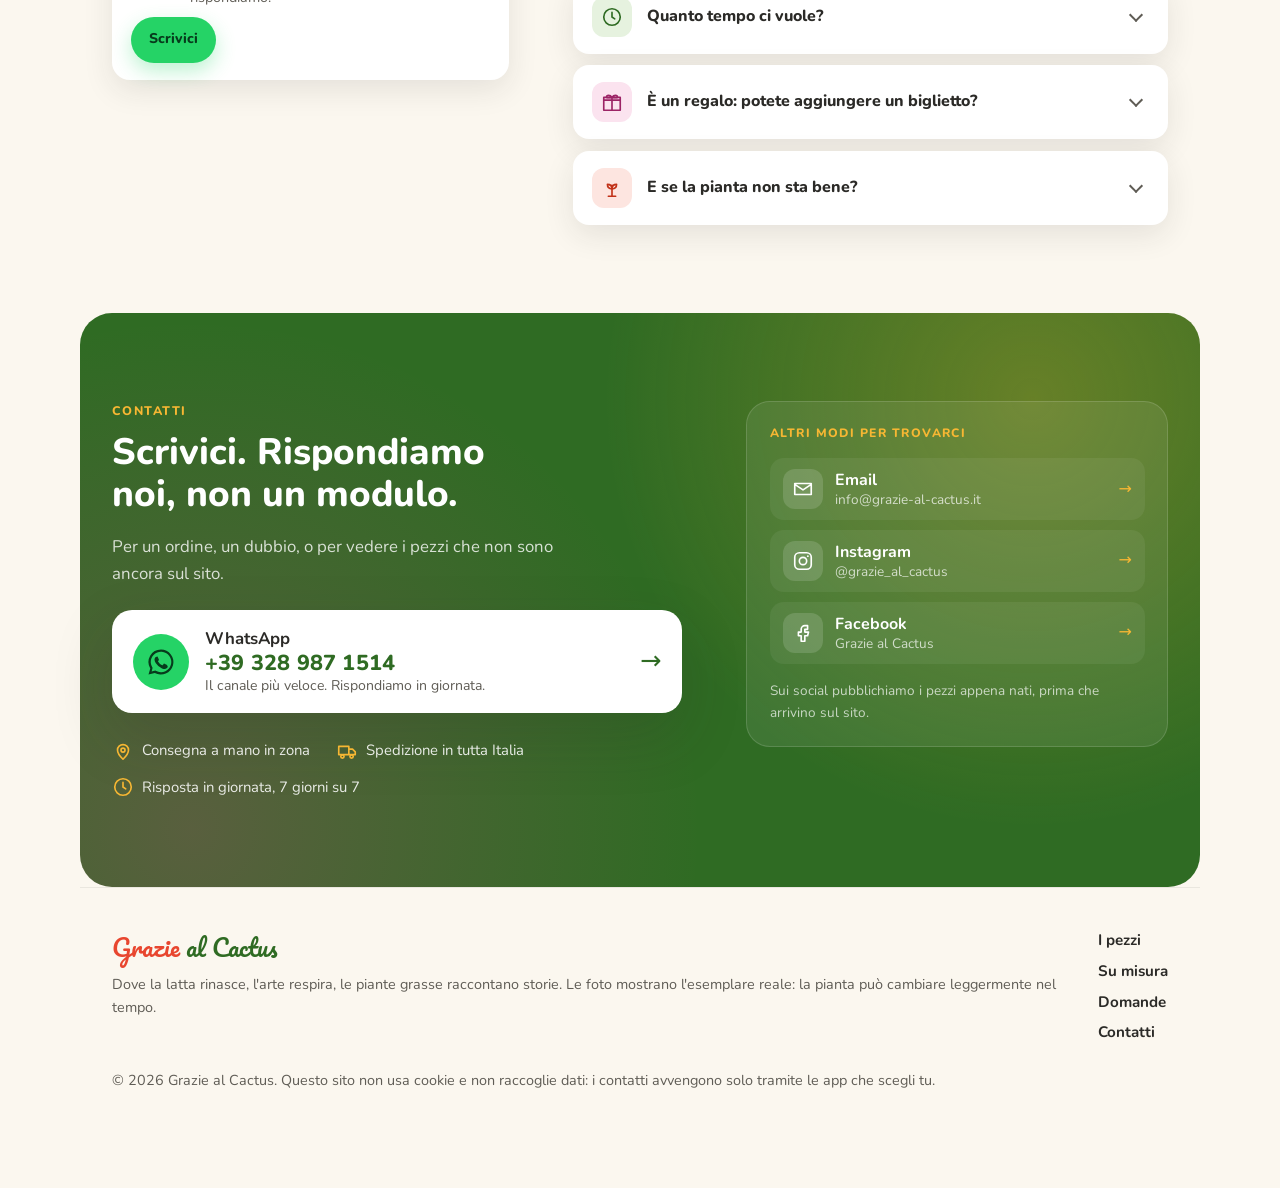
==== commit d1855dd3: "Contatti: fascia verde con WhatsApp in primo piano e altri canali Co-Authored-By: Claude Fable 5.1 <" ====
--- a/index.html
+++ b/index.html
@@ -415,37 +415,66 @@
 
   <!-- CONTATTI -->
   <section id="contatti" class="contact" aria-labelledby="contact-title">
-    <div class="section-head">
-      <p class="eyebrow">Contatti</p>
-      <h2 id="contact-title">Scrivici: rispondiamo noi, non un modulo.</h2>
-      <p class="muted">Per un ordine, un dubbio, o per vedere altri pezzi che non sono ancora sul sito.</p>
-    </div>
-    <ul class="contact-list">
-      <li>
-        <a data-social="whatsapp" href="#" target="_blank" rel="noopener">
-          <svg aria-hidden="true" viewBox="0 0 24 24" width="22" height="22"><path fill="currentColor" d="M12 2a10 10 0 0 0-8.6 15.1L2 22l5-1.3A10 10 0 1 0 12 2Zm0 18.2a8.2 8.2 0 0 1-4.2-1.2l-.3-.2-3 .8.8-2.9-.2-.3A8.2 8.2 0 1 1 12 20.2Zm4.5-6.1c-.2-.1-1.5-.7-1.7-.8s-.4-.1-.6.1-.6.8-.8 1-.3.2-.5.1a6.7 6.7 0 0 1-3.3-2.9c-.3-.4.3-.4.7-1.3.1-.2 0-.3 0-.4l-.8-1.8c-.2-.5-.4-.4-.6-.4h-.5a1 1 0 0 0-.7.3 3 3 0 0 0-.9 2.2 5.2 5.2 0 0 0 1.1 2.8 12 12 0 0 0 4.6 4c.6.3 1.1.4 1.5.5a3.6 3.6 0 0 0 1.7-.1 2.6 2.6 0 0 0 1.5-1.1 2 2 0 0 0 .1-1.1c0-.1-.2-.2-.4-.3Z"/></svg>
-          <span><strong>WhatsApp</strong><small id="phone-label"></small></span>
-        </a>
-      </li>
-      <li>
-        <a data-social="email" href="#">
-          <svg aria-hidden="true" viewBox="0 0 24 24" width="22" height="22"><path fill="none" stroke="currentColor" stroke-width="2" d="M3 6h18v12H3z M3 7l9 6 9-6"/></svg>
-          <span><strong>Email</strong><small id="email-label"></small></span>
-        </a>
-      </li>
-      <li>
-        <a data-social="instagram" href="#" target="_blank" rel="noopener">
-          <svg aria-hidden="true" viewBox="0 0 24 24" width="22" height="22"><path fill="currentColor" d="M7.8 2h8.4A5.8 5.8 0 0 1 22 7.8v8.4a5.8 5.8 0 0 1-5.8 5.8H7.8A5.8 5.8 0 0 1 2 16.2V7.8A5.8 5.8 0 0 1 7.8 2Zm-.2 2A3.6 3.6 0 0 0 4 7.6v8.8A3.6 3.6 0 0 0 7.6 20h8.8a3.6 3.6 0 0 0 3.6-3.6V7.6A3.6 3.6 0 0 0 16.4 4H7.6Zm9.65 1.5a1.25 1.25 0 1 1 0 2.5 1.25 1.25 0 0 1 0-2.5ZM12 7a5 5 0 1 1 0 10 5 5 0 0 1 0-10Zm0 2a3 3 0 1 0 0 6 3 3 0 0 0 0-6Z"/></svg>
-          <span><strong>Instagram</strong><small id="instagram-label"></small></span>
-        </a>
-      </li>
-      <li>
-        <a data-social="facebook" href="#" target="_blank" rel="noopener">
-          <svg aria-hidden="true" viewBox="0 0 24 24" width="22" height="22"><path fill="currentColor" d="M13.5 22v-8h2.7l.4-3.2h-3.1V8.8c0-.9.3-1.6 1.6-1.6h1.7V4.4c-.3 0-1.3-.1-2.5-.1-2.5 0-4.1 1.5-4.1 4.2v2.3H7.4V14h2.8v8h3.3Z"/></svg>
-          <span><strong>Facebook</strong><small>Grazie al Cactus</small></span>
-        </a>
-      </li>
-    </ul>
+    <div class="contact-main">
+      <p class="eyebrow eyebrow-light">Contatti</p>
+      <h2 id="contact-title">Scrivici. Rispondiamo noi, non un modulo.</h2>
+      <p class="contact-lead">Per un ordine, un dubbio, o per vedere i pezzi che non sono ancora sul sito.</p>
+
+      <a class="wa-card" href="#" data-social="whatsapp" target="_blank" rel="noopener">
+        <span class="wa-card-icon" aria-hidden="true">
+          <svg viewBox="0 0 24 24" width="30" height="30"><path fill="currentColor" d="M12 2a10 10 0 0 0-8.6 15.1L2 22l5-1.3A10 10 0 1 0 12 2Zm0 18.2a8.2 8.2 0 0 1-4.2-1.2l-.3-.2-3 .8.8-2.9-.2-.3A8.2 8.2 0 1 1 12 20.2Zm4.5-6.1c-.2-.1-1.5-.7-1.7-.8s-.4-.1-.6.1-.6.8-.8 1-.3.2-.5.1a6.7 6.7 0 0 1-3.3-2.9c-.3-.4.3-.4.7-1.3.1-.2 0-.3 0-.4l-.8-1.8c-.2-.5-.4-.4-.6-.4h-.5a1 1 0 0 0-.7.3 3 3 0 0 0-.9 2.2 5.2 5.2 0 0 0 1.1 2.8 12 12 0 0 0 4.6 4c.6.3 1.1.4 1.5.5a3.6 3.6 0 0 0 1.7-.1 2.6 2.6 0 0 0 1.5-1.1 2 2 0 0 0 .1-1.1c0-.1-.2-.2-.4-.3Z"/></svg>
+        </span>
+        <span class="wa-card-text">
+          <strong>WhatsApp</strong>
+          <span class="wa-card-number" id="phone-label"></span>
+          <span class="wa-card-note">Il canale più veloce. Rispondiamo in giornata.</span>
+        </span>
+        <span class="wa-card-arrow" aria-hidden="true">→</span>
+      </a>
+
+      <ul class="contact-facts">
+        <li>
+          <svg aria-hidden="true" viewBox="0 0 24 24"><path d="M12 21s-6-5.5-6-10a6 6 0 0 1 12 0c0 4.5-6 10-6 10Z"/><circle cx="12" cy="11" r="2.2"/></svg>
+          <span>Consegna a mano in zona</span>
+        </li>
+        <li>
+          <svg aria-hidden="true" viewBox="0 0 24 24"><path d="M3 7h11v9H3zM14 10h4l3 3v3h-7z"/><circle cx="7" cy="18" r="1.8"/><circle cx="17" cy="18" r="1.8"/></svg>
+          <span>Spedizione in tutta Italia</span>
+        </li>
+        <li>
+          <svg aria-hidden="true" viewBox="0 0 24 24"><circle cx="12" cy="12" r="9"/><path d="M12 7v5l3 2"/></svg>
+          <span>Risposta in giornata, 7 giorni su 7</span>
+        </li>
+      </ul>
+    </div>
+
+    <div class="contact-side">
+      <p class="contact-side-title">Altri modi per trovarci</p>
+      <ul class="channels">
+        <li>
+          <a data-social="email" href="#">
+            <span class="ch-icon" aria-hidden="true"><svg viewBox="0 0 24 24"><path d="M3 6h18v12H3z M3 7l9 6 9-6"/></svg></span>
+            <span class="ch-text"><strong>Email</strong><small id="email-label"></small></span>
+            <span class="ch-arrow" aria-hidden="true">→</span>
+          </a>
+        </li>
+        <li>
+          <a data-social="instagram" href="#" target="_blank" rel="noopener">
+            <span class="ch-icon" aria-hidden="true"><svg viewBox="0 0 24 24"><rect x="3" y="3" width="18" height="18" rx="5"/><circle cx="12" cy="12" r="4"/><circle cx="17.3" cy="6.7" r="1" fill="currentColor" stroke="none"/></svg></span>
+            <span class="ch-text"><strong>Instagram</strong><small id="instagram-label"></small></span>
+            <span class="ch-arrow" aria-hidden="true">→</span>
+          </a>
+        </li>
+        <li>
+          <a data-social="facebook" href="#" target="_blank" rel="noopener">
+            <span class="ch-icon" aria-hidden="true"><svg viewBox="0 0 24 24"><path d="M14 8h3V4h-3a4 4 0 0 0-4 4v3H7v4h3v6h4v-6h3l1-4h-4V8Z"/></svg></span>
+            <span class="ch-text"><strong>Facebook</strong><small>Grazie al Cactus</small></span>
+            <span class="ch-arrow" aria-hidden="true">→</span>
+          </a>
+        </li>
+      </ul>
+      <p class="contact-side-note">Sui social pubblichiamo i pezzi appena nati, prima che arrivino sul sito.</p>
+    </div>
   </section>
 
 </main>
--- a/style.css
+++ b/style.css
@@ -363,15 +363,50 @@
 @media (max-width: 520px) { .faq-a { padding-left: 1.1rem; } }
 
 /* ---------- Contatti ---------- */
-.contact-list { list-style: none; padding: 0; margin: 0; display: grid; grid-template-columns: repeat(auto-fit, minmax(220px, 1fr)); gap: 1rem; }
-.contact-list a {
-  display: flex; align-items: center; gap: .9rem; text-decoration: none; color: var(--ink);
-  background: var(--white); border-radius: 14px; padding: 1rem 1.1rem; box-shadow: var(--shadow); min-height: 64px;
-}
-.contact-list a:hover { color: var(--coral-dark); }
-.contact-list svg { flex: none; }
-.contact-list span { display: grid; line-height: 1.3; }
-.contact-list small { color: var(--ink-soft); font-size: .85rem; }
+.contact {
+  display: grid; grid-template-columns: 1.15fr .85fr; gap: clamp(2rem, 5vw, 4rem); align-items: start;
+  background: var(--green-dark); color: var(--white); border-radius: 32px;
+  background-image: radial-gradient(circle at 85% 15%, rgba(247, 183, 51, .28), transparent 40%), radial-gradient(circle at 10% 90%, rgba(214, 60, 143, .25), transparent 45%);
+}
+.contact h2 { color: var(--white); }
+.eyebrow-light { color: var(--sun); }
+.contact-lead { color: rgba(255, 255, 255, .8); font-size: 1.05rem; max-width: 46ch; }
+
+.wa-card {
+  display: grid; grid-template-columns: 56px 1fr auto; align-items: center; gap: 1rem;
+  background: var(--white); color: var(--ink); text-decoration: none; border-radius: 20px;
+  padding: 1.1rem 1.3rem; box-shadow: var(--shadow-lg); margin-top: 1.4rem;
+  transition: transform .15s ease;
+}
+.wa-card:hover { transform: translateY(-2px); }
+.wa-card-icon { width: 56px; height: 56px; border-radius: 50%; background: var(--wa); color: var(--wa-ink); display: grid; place-items: center; }
+.wa-card-text { display: grid; line-height: 1.3; }
+.wa-card-text strong { font-size: 1.05rem; }
+.wa-card-number { font-size: 1.35rem; font-weight: 800; color: var(--green-dark); letter-spacing: .01em; }
+.wa-card-note { font-size: .88rem; color: var(--ink-soft); }
+.wa-card-arrow { font-size: 1.6rem; color: var(--green-dark); }
+
+.contact-facts { list-style: none; margin: 1.6rem 0 0; padding: 0; display: flex; flex-wrap: wrap; gap: .8rem 1.6rem; }
+.contact-facts li { display: inline-flex; align-items: center; gap: .5rem; font-size: .93rem; color: rgba(255, 255, 255, .88); }
+.contact-facts svg { width: 22px; height: 22px; fill: none; stroke: var(--sun); stroke-width: 1.8; stroke-linecap: round; stroke-linejoin: round; flex: none; }
+
+.contact-side { background: rgba(255, 255, 255, .08); border: 1px solid rgba(255, 255, 255, .14); border-radius: 24px; padding: 1.4rem; }
+.contact-side-title { text-transform: uppercase; letter-spacing: .12em; font-size: .76rem; font-weight: 800; color: var(--sun); margin-bottom: .9rem; }
+.channels { list-style: none; margin: 0; padding: 0; display: grid; gap: .6rem; }
+.channels a {
+  display: grid; grid-template-columns: 40px 1fr auto; align-items: center; gap: .8rem;
+  text-decoration: none; color: var(--white); padding: .7rem .8rem; border-radius: 14px;
+  background: rgba(255, 255, 255, .06); transition: background .15s;
+}
+.channels a:hover { background: rgba(255, 255, 255, .16); }
+.ch-icon { width: 40px; height: 40px; border-radius: 12px; background: rgba(255, 255, 255, .14); display: grid; place-items: center; }
+.ch-icon svg { width: 22px; height: 22px; fill: none; stroke: var(--white); stroke-width: 1.8; stroke-linecap: round; stroke-linejoin: round; }
+.ch-text { display: grid; line-height: 1.3; }
+.ch-text small { color: rgba(255, 255, 255, .72); font-size: .85rem; }
+.ch-arrow { color: var(--sun); }
+.contact-side-note { margin: 1rem 0 0; font-size: .85rem; color: rgba(255, 255, 255, .7); }
+@media (max-width: 860px) { .contact { grid-template-columns: 1fr; border-radius: 24px; } }
+@media (max-width: 520px) { .wa-card { grid-template-columns: 48px 1fr; } .wa-card-arrow { display: none; } .wa-card-icon { width: 48px; height: 48px; } }
 
 /* ---------- Footer ---------- */
 .site-footer { border-top: 1px solid rgba(43, 42, 39, .08); padding: 2.5rem clamp(1rem, 4vw, 2rem) 6rem; max-width: var(--max); margin: 0 auto; }
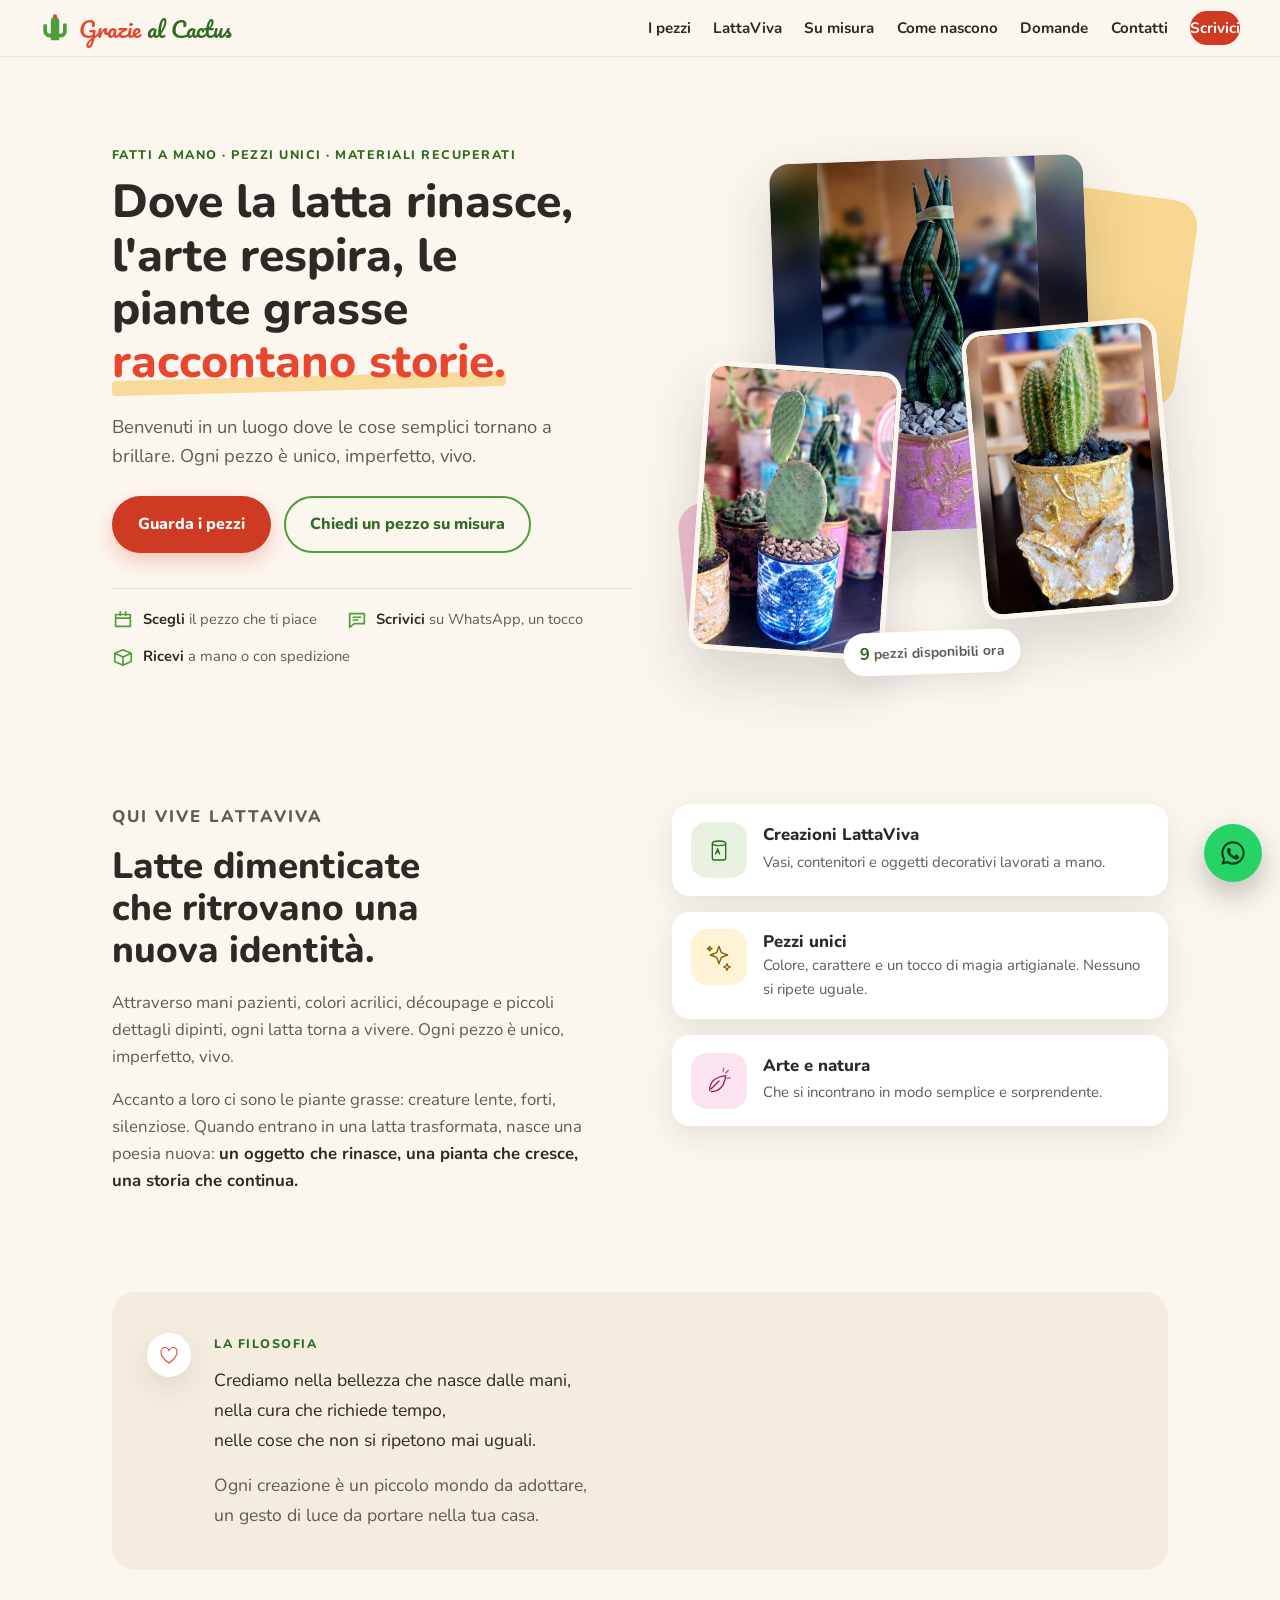
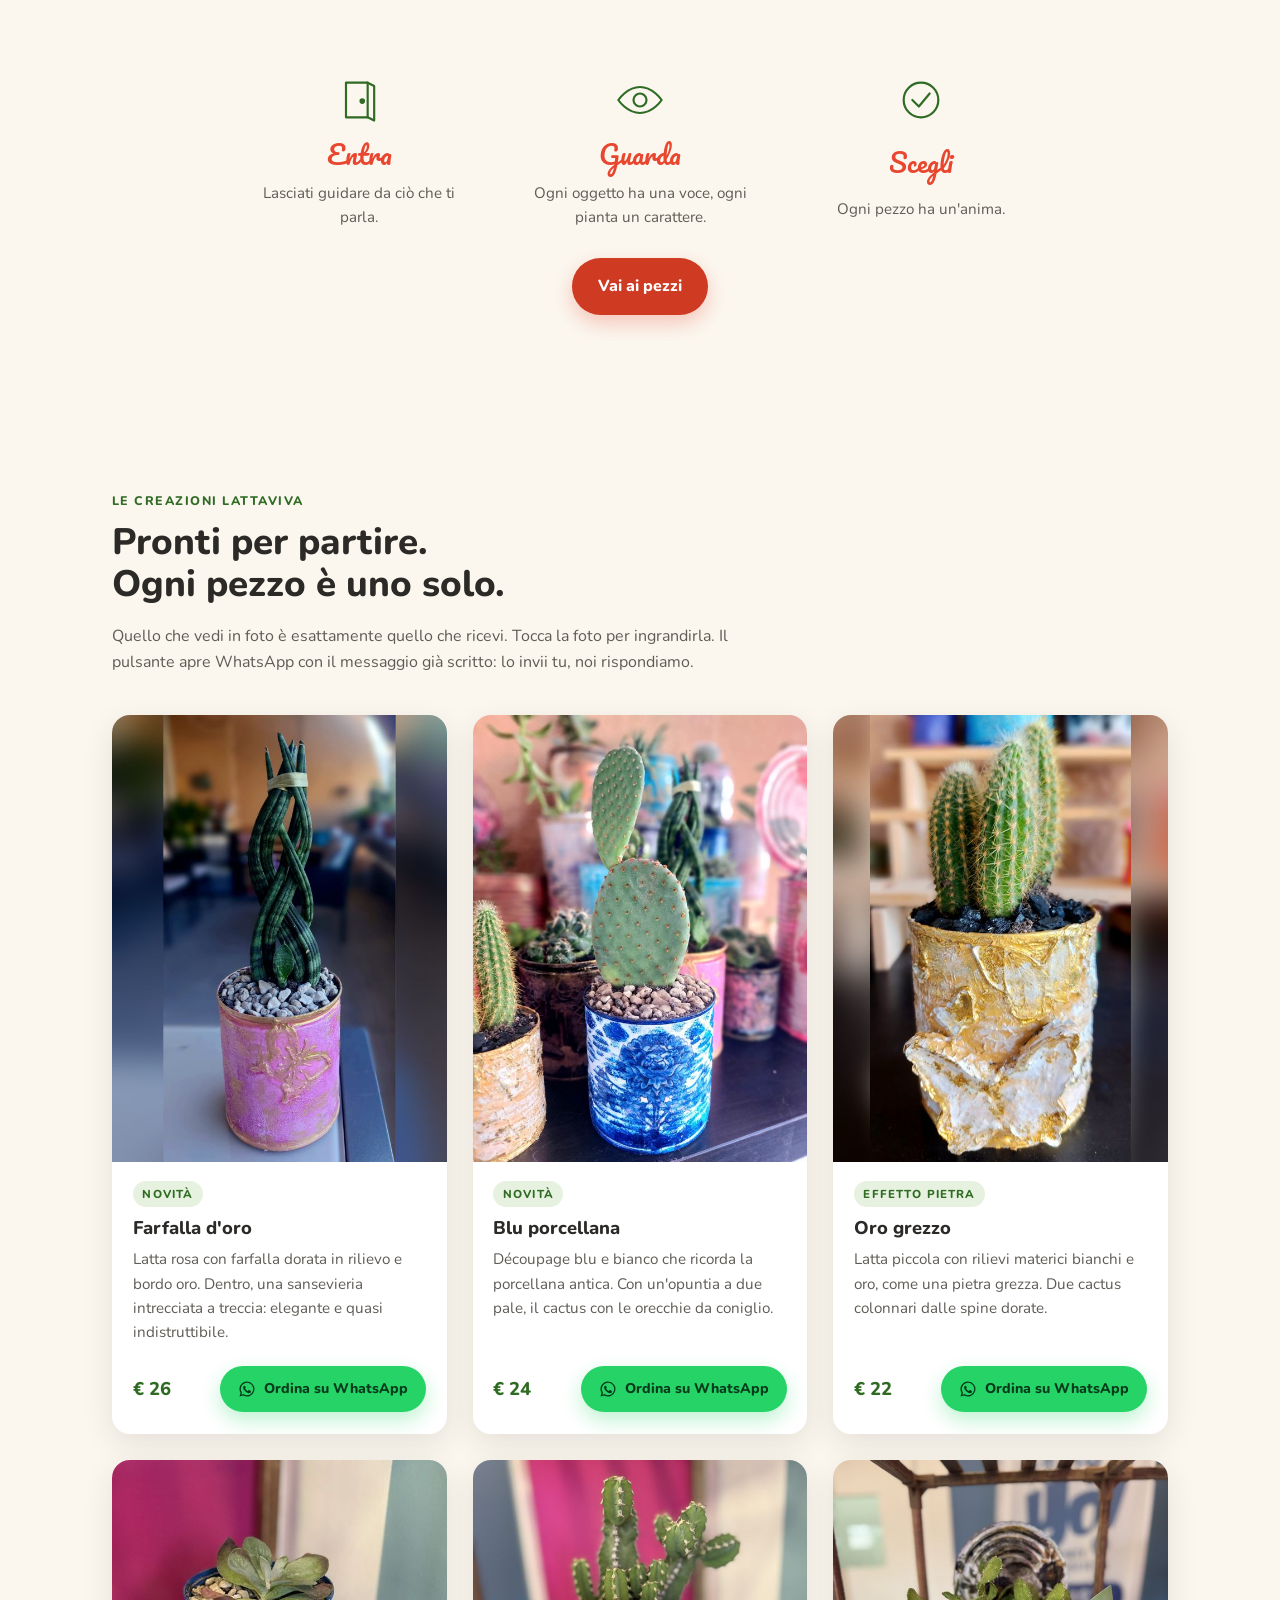
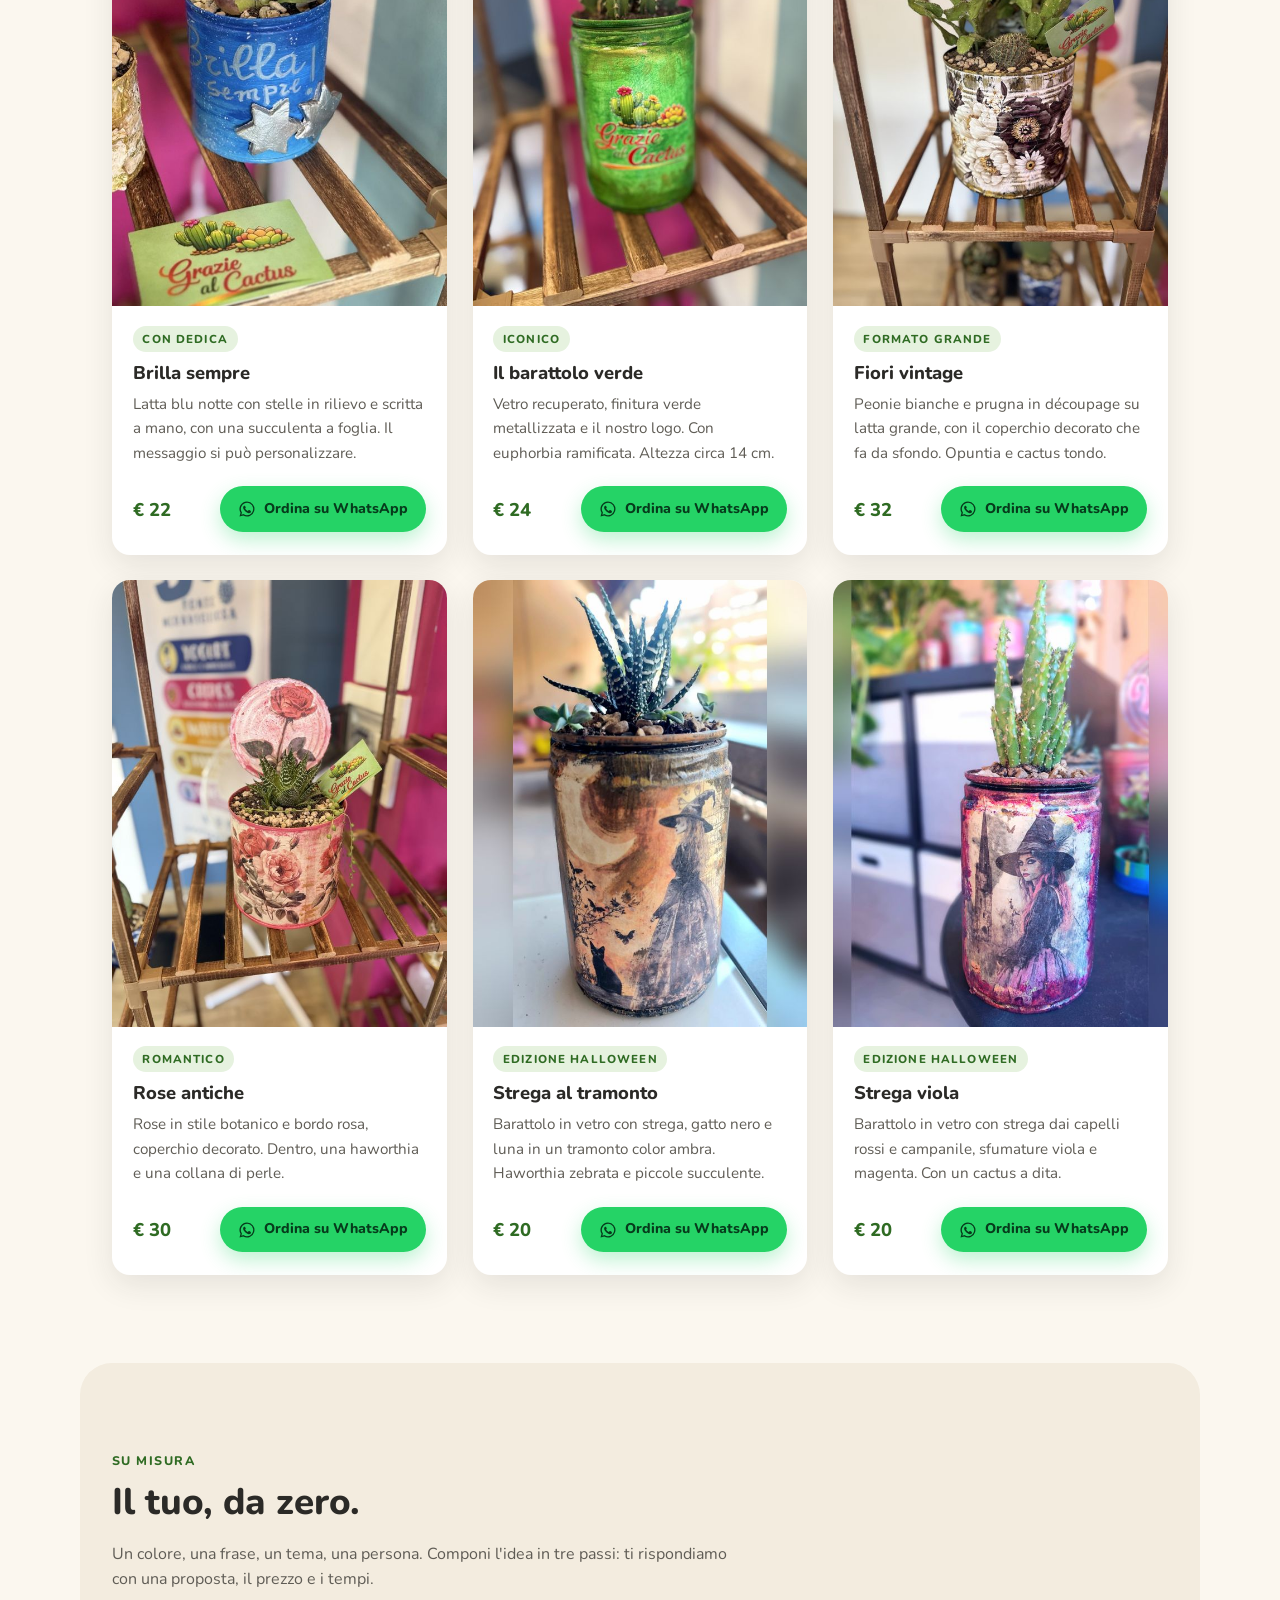
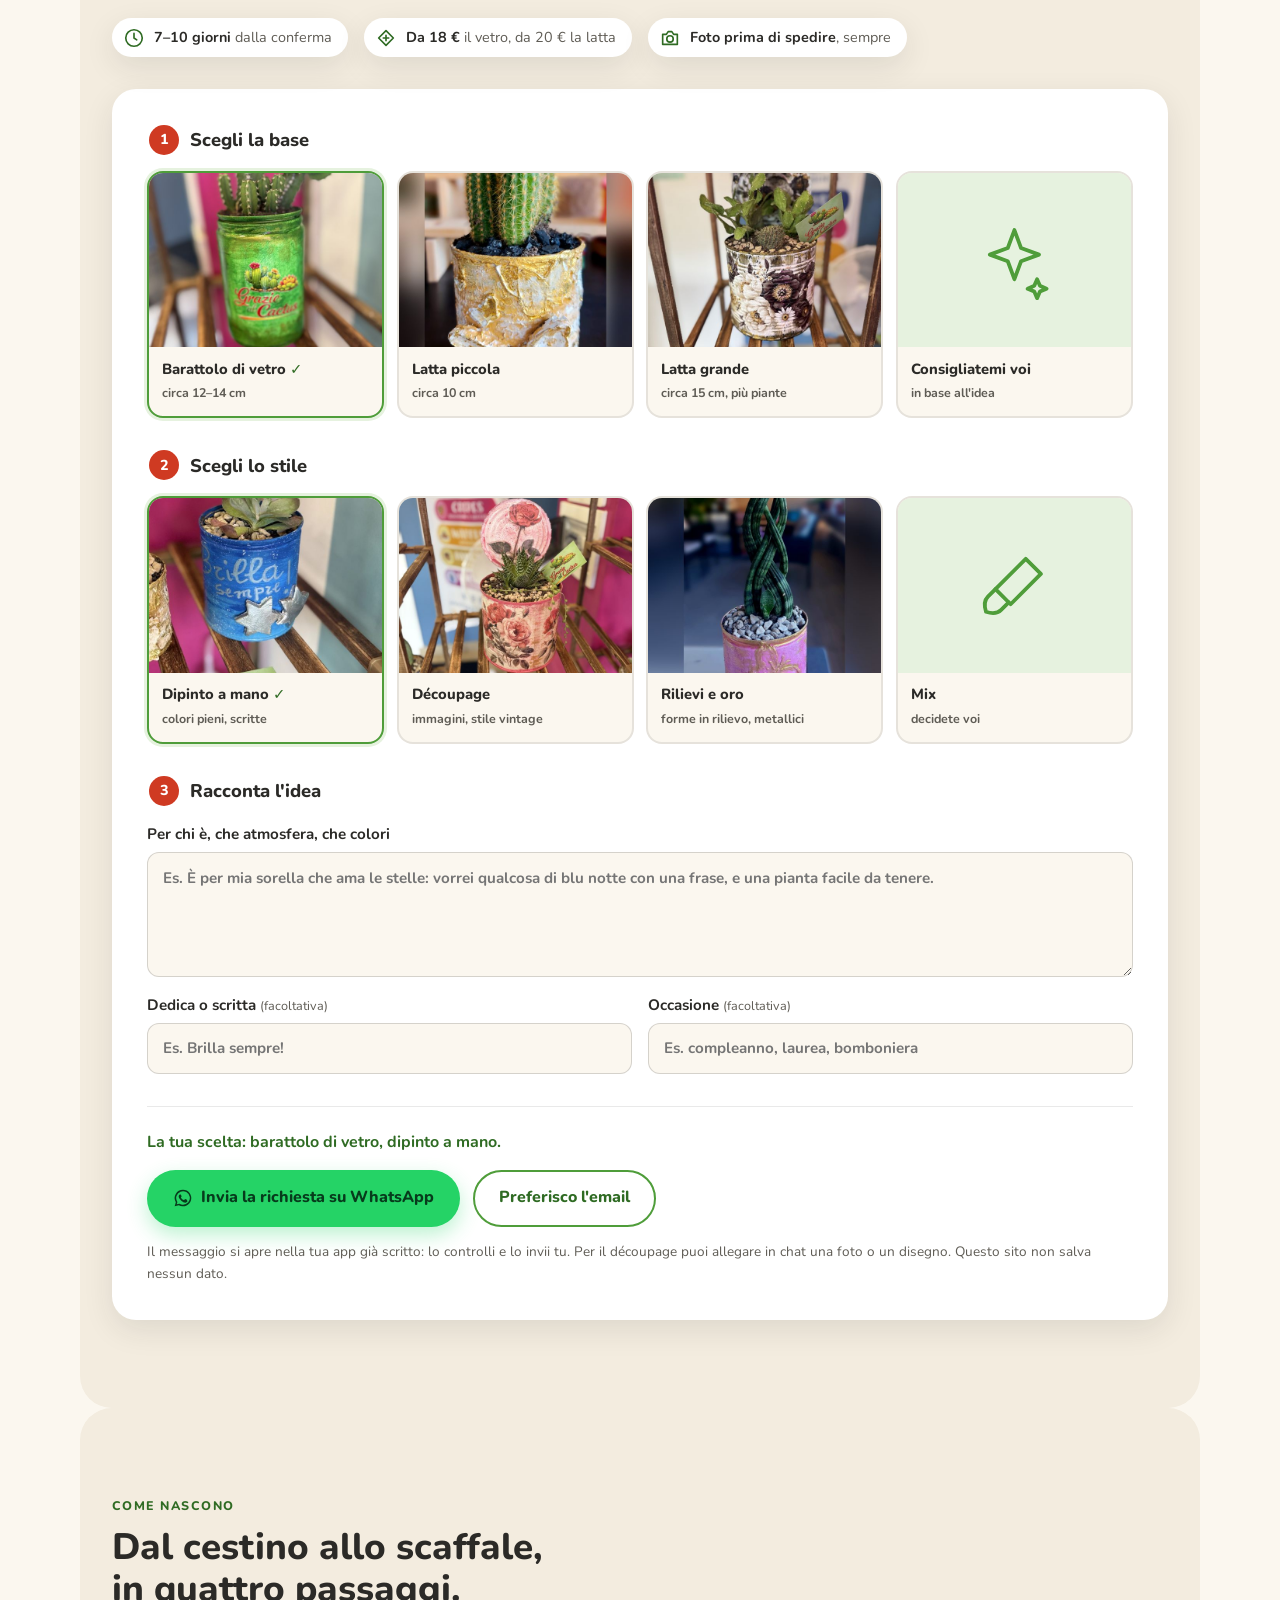
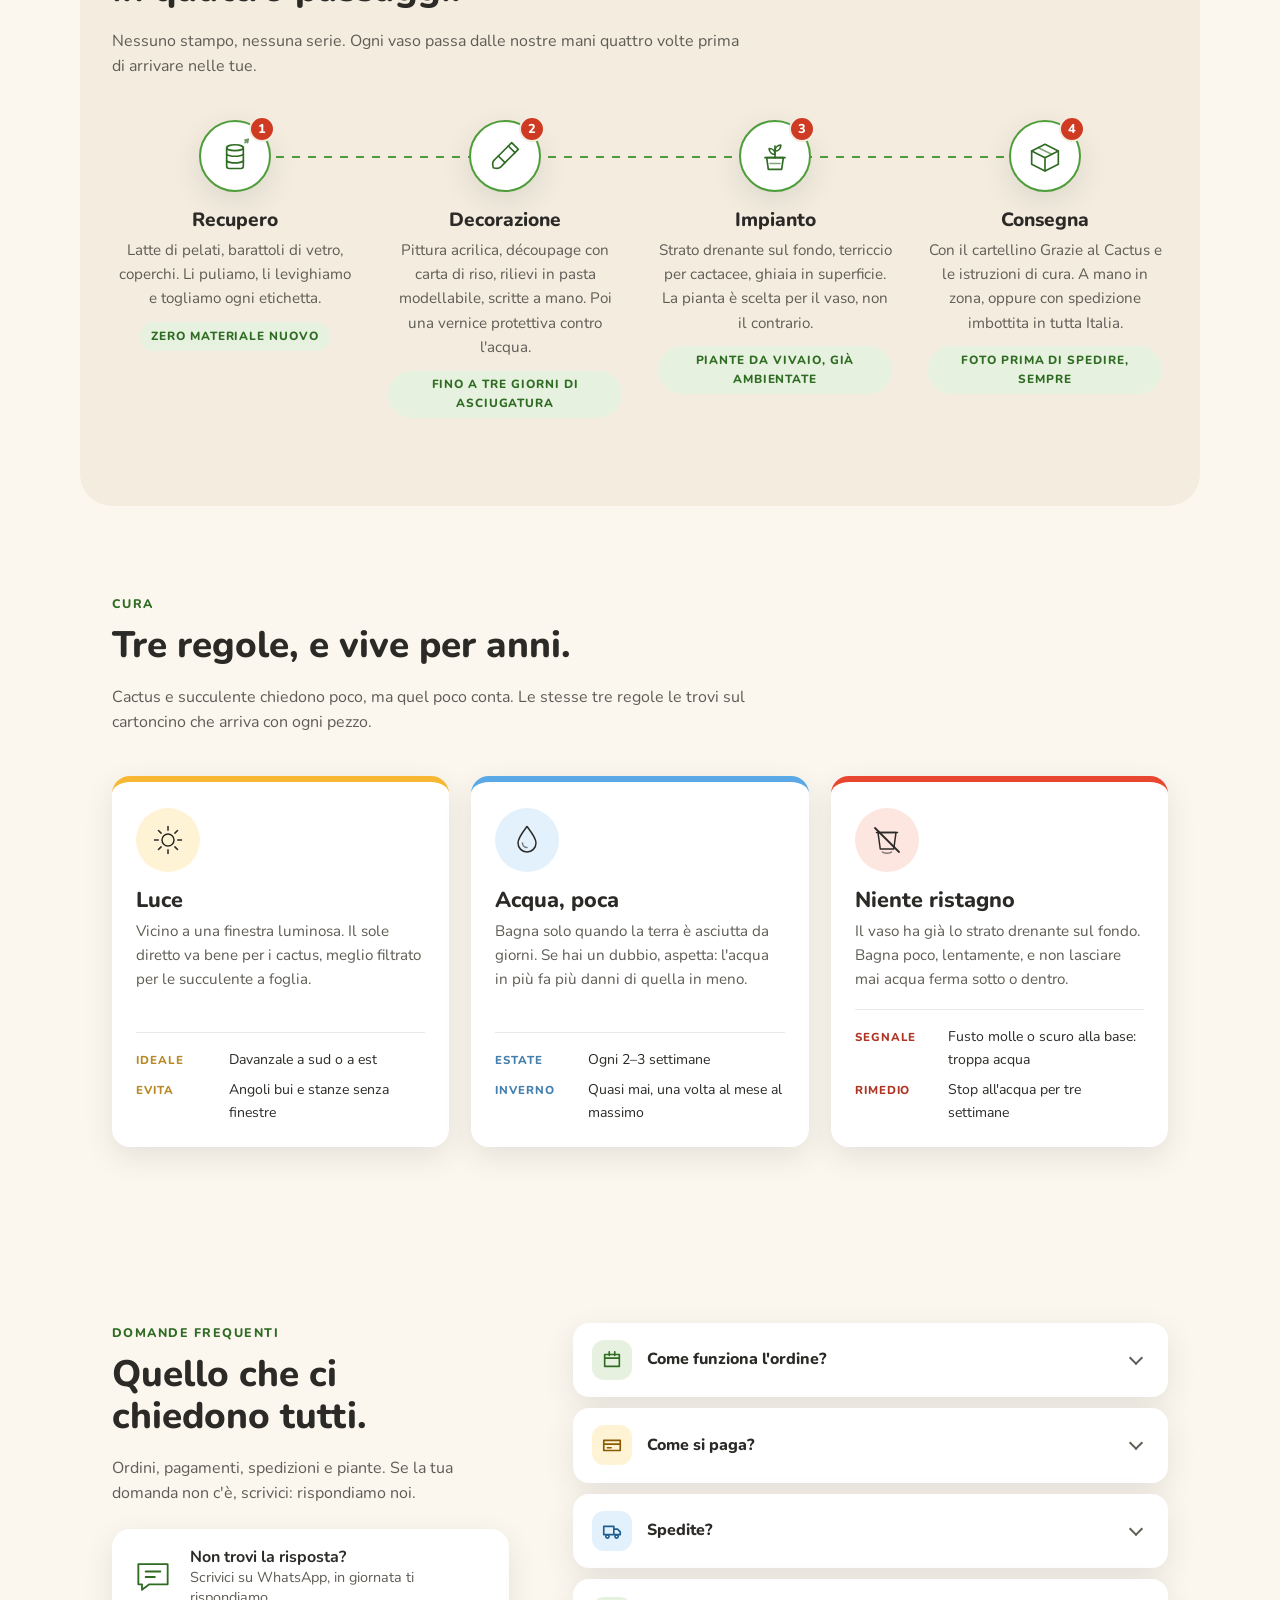
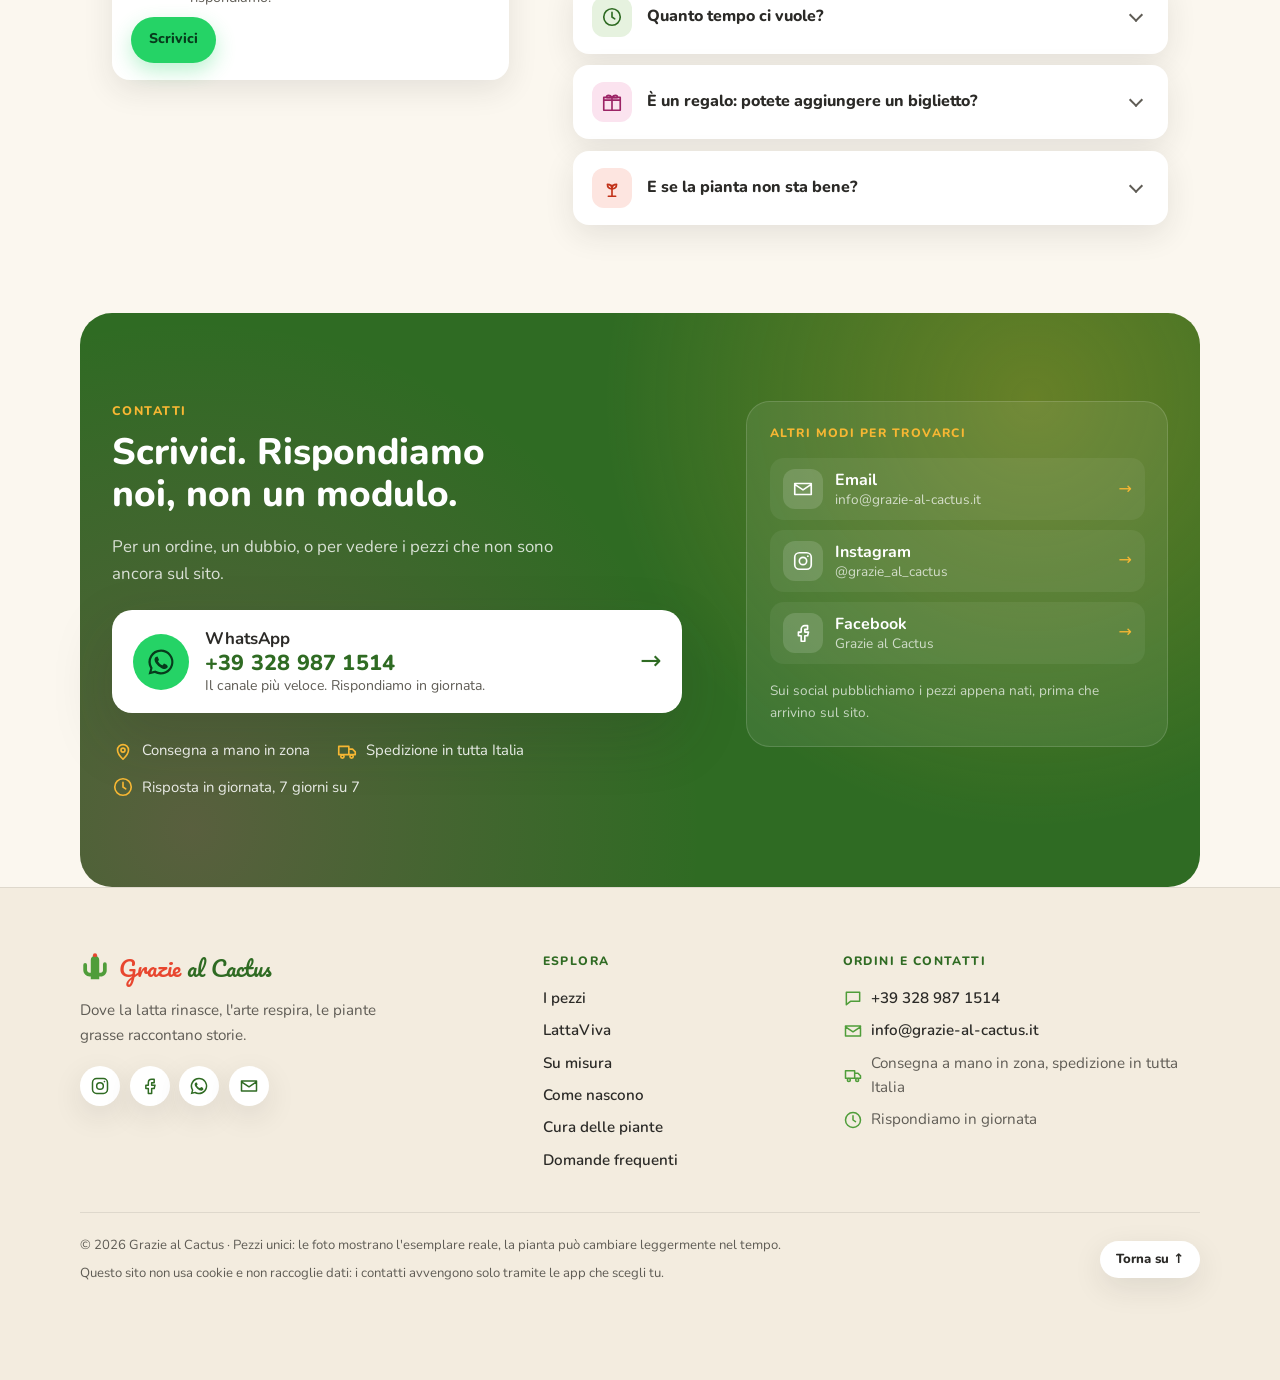
==== commit 8598231e: "Piè di pagina su tre colonne: marchio e social, navigazione, contatti rapidi Co-Authored-By: Claude " ====
--- a/index.html
+++ b/index.html
@@ -480,19 +480,53 @@
 </main>
 
 <footer class="site-footer">
-  <div class="footer-inner">
-    <div>
-      <p class="footer-brand">Grazie <em>al Cactus</em></p>
-      <p class="muted small">Dove la latta rinasce, l'arte respira, le piante grasse raccontano storie. Le foto mostrano l'esemplare reale: la pianta può cambiare leggermente nel tempo.</p>
-    </div>
-    <nav class="footer-nav" aria-label="Navigazione piè di pagina">
+  <div class="footer-grid">
+    <div class="footer-brand-col">
+      <a href="#top" class="brand" aria-label="Grazie al Cactus, torna all'inizio">
+        <svg class="brand-mark" aria-hidden="true" viewBox="0 0 32 32" width="30" height="30"><path fill="#4f9d3a" d="M16 4c-2.6 0-4.5 2-4.5 4.5V22h-1.2c-1.6 0-2.8-1.3-2.8-2.8v-5.4a2 2 0 1 0-4 0v5.4c0 3.8 3 6.8 6.8 6.8h1.2V29h9v-3h1.6c3.5 0 6.4-2.9 6.4-6.4V13a2 2 0 1 0-4 0v6.6c0 1.3-1.1 2.4-2.4 2.4H20.5V8.5C20.5 6 18.6 4 16 4Z"/><circle cx="16" cy="3.5" r="2.2" fill="#e8462f"/></svg>
+        <span class="brand-name">Grazie <em>al Cactus</em></span>
+      </a>
+      <p class="footer-tagline">Dove la latta rinasce, l'arte respira, le piante grasse raccontano storie.</p>
+      <ul class="footer-social" aria-label="Social">
+        <li><a data-social="instagram" href="#" target="_blank" rel="noopener" aria-label="Instagram"><svg viewBox="0 0 24 24"><rect x="3" y="3" width="18" height="18" rx="5"/><circle cx="12" cy="12" r="4"/><circle cx="17.3" cy="6.7" r="1" fill="currentColor" stroke="none"/></svg></a></li>
+        <li><a data-social="facebook" href="#" target="_blank" rel="noopener" aria-label="Facebook"><svg viewBox="0 0 24 24"><path d="M14 8h3V4h-3a4 4 0 0 0-4 4v3H7v4h3v6h4v-6h3l1-4h-4V8Z"/></svg></a></li>
+        <li><a data-social="whatsapp" href="#" target="_blank" rel="noopener" aria-label="WhatsApp"><svg viewBox="0 0 24 24"><path fill="currentColor" stroke="none" d="M12 2a10 10 0 0 0-8.6 15.1L2 22l5-1.3A10 10 0 1 0 12 2Zm0 18.2a8.2 8.2 0 0 1-4.2-1.2l-.3-.2-3 .8.8-2.9-.2-.3A8.2 8.2 0 1 1 12 20.2Zm4.5-6.1c-.2-.1-1.5-.7-1.7-.8s-.4-.1-.6.1-.6.8-.8 1-.3.2-.5.1a6.7 6.7 0 0 1-3.3-2.9c-.3-.4.3-.4.7-1.3.1-.2 0-.3 0-.4l-.8-1.8c-.2-.5-.4-.4-.6-.4h-.5a1 1 0 0 0-.7.3 3 3 0 0 0-.9 2.2 5.2 5.2 0 0 0 1.1 2.8 12 12 0 0 0 4.6 4c.6.3 1.1.4 1.5.5a3.6 3.6 0 0 0 1.7-.1 2.6 2.6 0 0 0 1.5-1.1 2 2 0 0 0 .1-1.1c0-.1-.2-.2-.4-.3Z"/></svg></a></li>
+        <li><a data-social="email" href="#" aria-label="Email"><svg viewBox="0 0 24 24"><path d="M3 6h18v12H3z M3 7l9 6 9-6"/></svg></a></li>
+      </ul>
+    </div>
+
+    <nav class="footer-col" aria-label="Navigazione piè di pagina">
+      <p class="footer-title">Esplora</p>
       <a href="#pezzi">I pezzi</a>
+      <a href="#lattaviva">LattaViva</a>
       <a href="#su-misura">Su misura</a>
-      <a href="#domande">Domande</a>
-      <a href="#contatti">Contatti</a>
+      <a href="#come-nascono">Come nascono</a>
+      <a href="#cura">Cura delle piante</a>
+      <a href="#domande">Domande frequenti</a>
     </nav>
+
+    <div class="footer-col">
+      <p class="footer-title">Ordini e contatti</p>
+      <a data-social="whatsapp" href="#" target="_blank" rel="noopener" class="footer-line">
+        <svg aria-hidden="true" viewBox="0 0 24 24"><path d="M4 5h16v11H9l-5 4z"/></svg><span id="footer-phone"></span>
+      </a>
+      <a data-social="email" href="#" class="footer-line">
+        <svg aria-hidden="true" viewBox="0 0 24 24"><path d="M3 6h18v12H3z M3 7l9 6 9-6"/></svg><span id="footer-email"></span>
+      </a>
+      <p class="footer-line footer-line-static">
+        <svg aria-hidden="true" viewBox="0 0 24 24"><path d="M3 7h11v9H3zM14 10h4l3 3v3h-7z"/><circle cx="7" cy="18" r="1.8"/><circle cx="17" cy="18" r="1.8"/></svg><span>Consegna a mano in zona, spedizione in tutta Italia</span>
+      </p>
+      <p class="footer-line footer-line-static">
+        <svg aria-hidden="true" viewBox="0 0 24 24"><circle cx="12" cy="12" r="9"/><path d="M12 7v5l3 2"/></svg><span>Rispondiamo in giornata</span>
+      </p>
+    </div>
   </div>
-  <p class="muted small legal">© <span id="year"></span> Grazie al Cactus. Questo sito non usa cookie e non raccoglie dati: i contatti avvengono solo tramite le app che scegli tu.</p>
+
+  <div class="footer-bottom">
+    <p>© <span id="year"></span> Grazie al Cactus · Pezzi unici: le foto mostrano l'esemplare reale, la pianta può cambiare leggermente nel tempo.</p>
+    <p>Questo sito non usa cookie e non raccoglie dati: i contatti avvengono solo tramite le app che scegli tu.</p>
+    <a href="#top" class="to-top">Torna su ↑</a>
+  </div>
 </footer>
 
 <a href="#" class="fab" data-social="whatsapp" target="_blank" rel="noopener" aria-label="Scrivici su WhatsApp">
--- a/style.css
+++ b/style.css
@@ -409,15 +409,26 @@
 @media (max-width: 520px) { .wa-card { grid-template-columns: 48px 1fr; } .wa-card-arrow { display: none; } .wa-card-icon { width: 48px; height: 48px; } }
 
 /* ---------- Footer ---------- */
-.site-footer { border-top: 1px solid rgba(43, 42, 39, .08); padding: 2.5rem clamp(1rem, 4vw, 2rem) 6rem; max-width: var(--max); margin: 0 auto; }
-.footer-inner { display: grid; grid-template-columns: 1fr auto; gap: 2rem; align-items: start; margin-bottom: 1.5rem; }
-.footer-brand { font-family: "Pacifico", cursive; font-size: 1.5rem; color: var(--coral); margin-bottom: .4rem; }
-.footer-brand em { font-style: normal; color: var(--green-dark); }
-.footer-nav { display: grid; gap: .4rem; }
-.footer-nav a { text-decoration: none; color: var(--ink); font-weight: 700; font-size: .95rem; }
-.footer-nav a:hover { color: var(--coral-dark); }
-.legal { margin: 0; }
-@media (max-width: 640px) { .footer-inner { grid-template-columns: 1fr; } }
+.site-footer { border-top: 1px solid rgba(43, 42, 39, .1); background: var(--paper-2); padding: clamp(2.5rem, 6vw, 4rem) clamp(1rem, 4vw, 2rem) 6rem; }
+.footer-grid { max-width: var(--max); margin: 0 auto; display: grid; grid-template-columns: 1.3fr .8fr 1.1fr; gap: 2.5rem; }
+.footer-tagline { margin: 1rem 0 1.2rem; color: var(--ink-soft); max-width: 34ch; font-size: .95rem; }
+.footer-social { list-style: none; margin: 0; padding: 0; display: flex; gap: .6rem; }
+.footer-social a { display: grid; place-items: center; width: 40px; height: 40px; border-radius: 50%; background: var(--white); box-shadow: var(--shadow); color: var(--green-dark); }
+.footer-social a:hover { background: var(--green-dark); color: var(--white); }
+.footer-social svg { width: 20px; height: 20px; fill: none; stroke: currentColor; stroke-width: 1.8; stroke-linecap: round; stroke-linejoin: round; }
+.footer-col { display: grid; gap: .5rem; align-content: start; }
+.footer-title { text-transform: uppercase; letter-spacing: .12em; font-size: .76rem; font-weight: 800; color: var(--green-dark); margin: 0 0 .4rem; }
+.footer-col a { text-decoration: none; color: var(--ink); font-weight: 600; font-size: .95rem; }
+.footer-col a:hover { color: var(--coral-dark); }
+.footer-line { display: flex; align-items: center; gap: .55rem; margin: 0; font-size: .95rem; }
+.footer-line svg { width: 20px; height: 20px; fill: none; stroke: var(--green); stroke-width: 1.8; stroke-linecap: round; stroke-linejoin: round; flex: none; }
+.footer-line-static { color: var(--ink-soft); font-weight: 400; }
+.footer-bottom { max-width: var(--max); margin: 2.5rem auto 0; padding-top: 1.4rem; border-top: 1px solid rgba(43, 42, 39, .1); display: grid; grid-template-columns: 1fr auto; gap: .4rem 2rem; align-items: start; font-size: .82rem; color: var(--ink-soft); }
+.footer-bottom p { margin: 0; grid-column: 1; }
+.to-top { grid-column: 2; grid-row: 1 / span 2; align-self: center; text-decoration: none; font-weight: 800; color: var(--ink); background: var(--white); border-radius: 999px; padding: .5rem 1rem; box-shadow: var(--shadow); white-space: nowrap; }
+.to-top:hover { color: var(--coral-dark); }
+@media (max-width: 800px) { .footer-grid { grid-template-columns: 1fr 1fr; } .footer-brand-col { grid-column: 1 / -1; } }
+@media (max-width: 520px) { .footer-grid { grid-template-columns: 1fr; } .footer-bottom { grid-template-columns: 1fr; } .footer-bottom p { grid-column: 1; } .to-top { grid-column: 1; grid-row: auto; justify-self: start; } }
 
 /* ---------- Pulsante WhatsApp fisso ---------- */
 .fab {
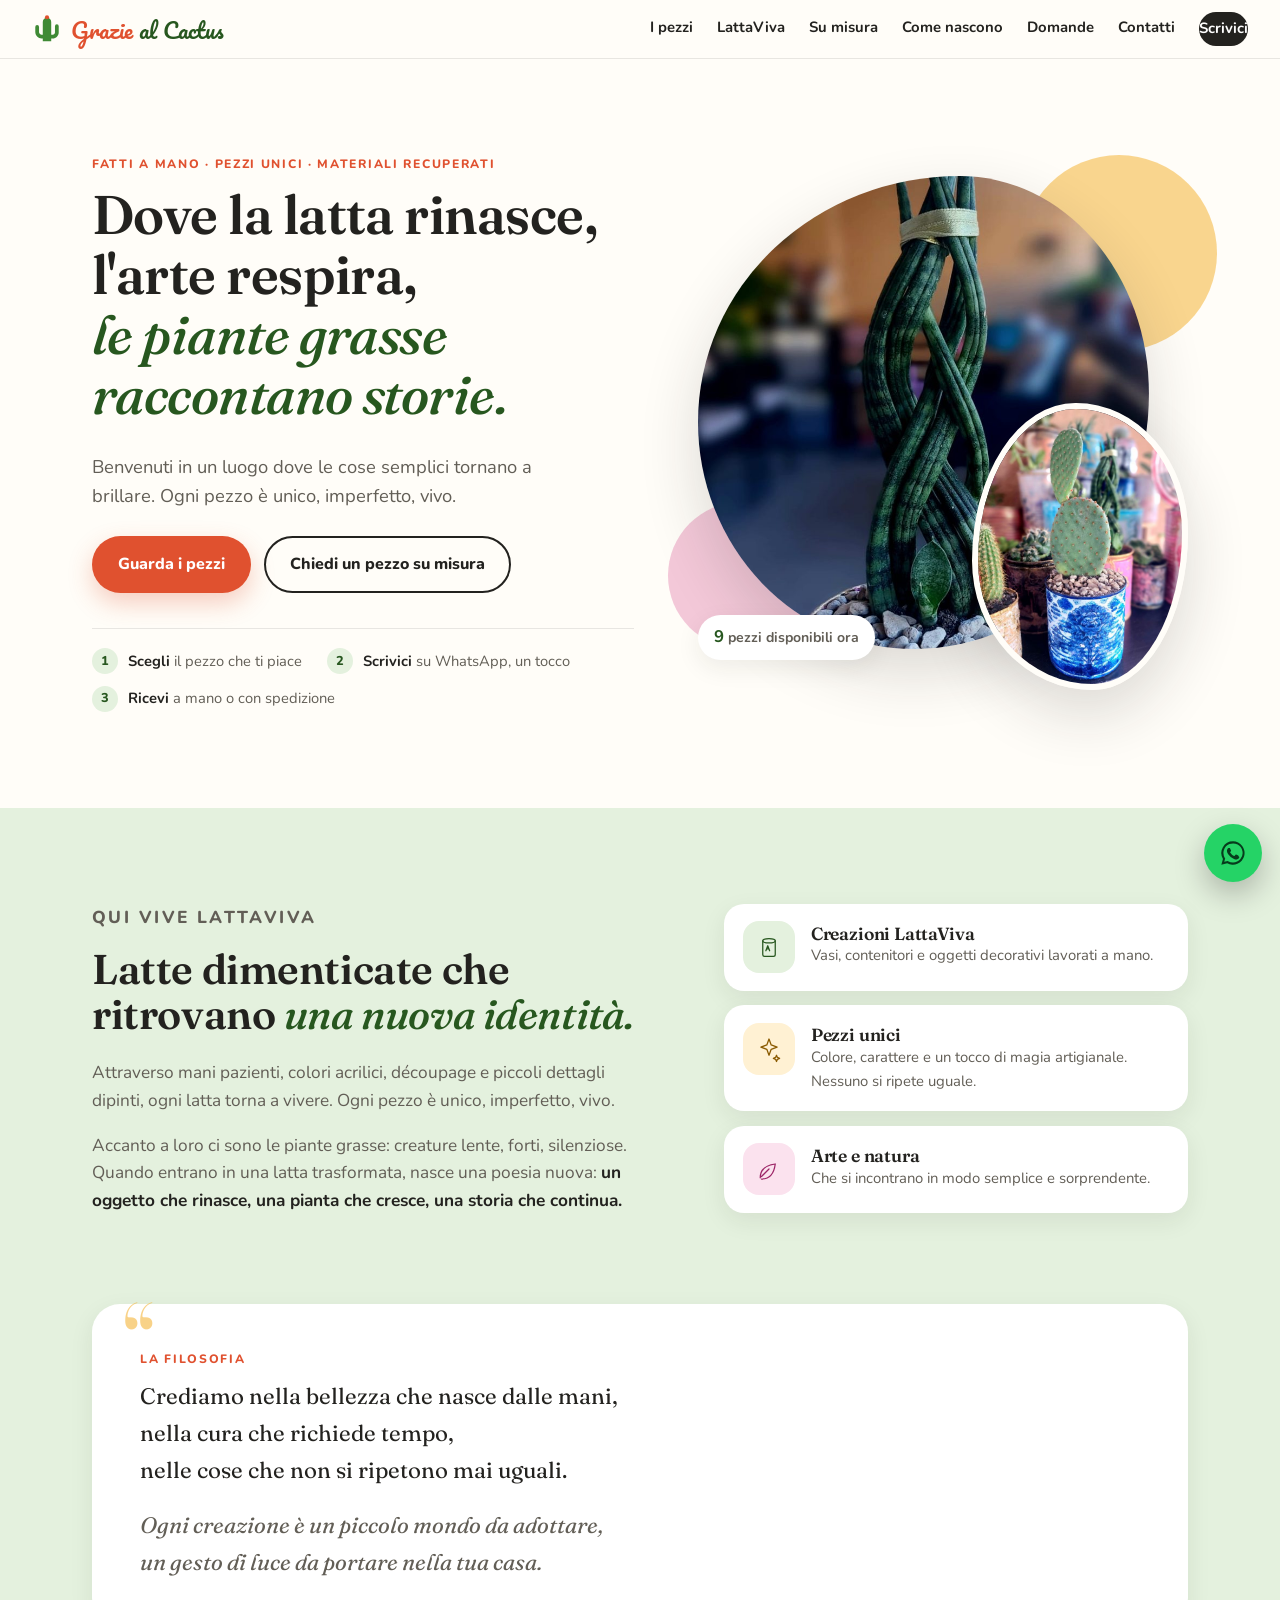
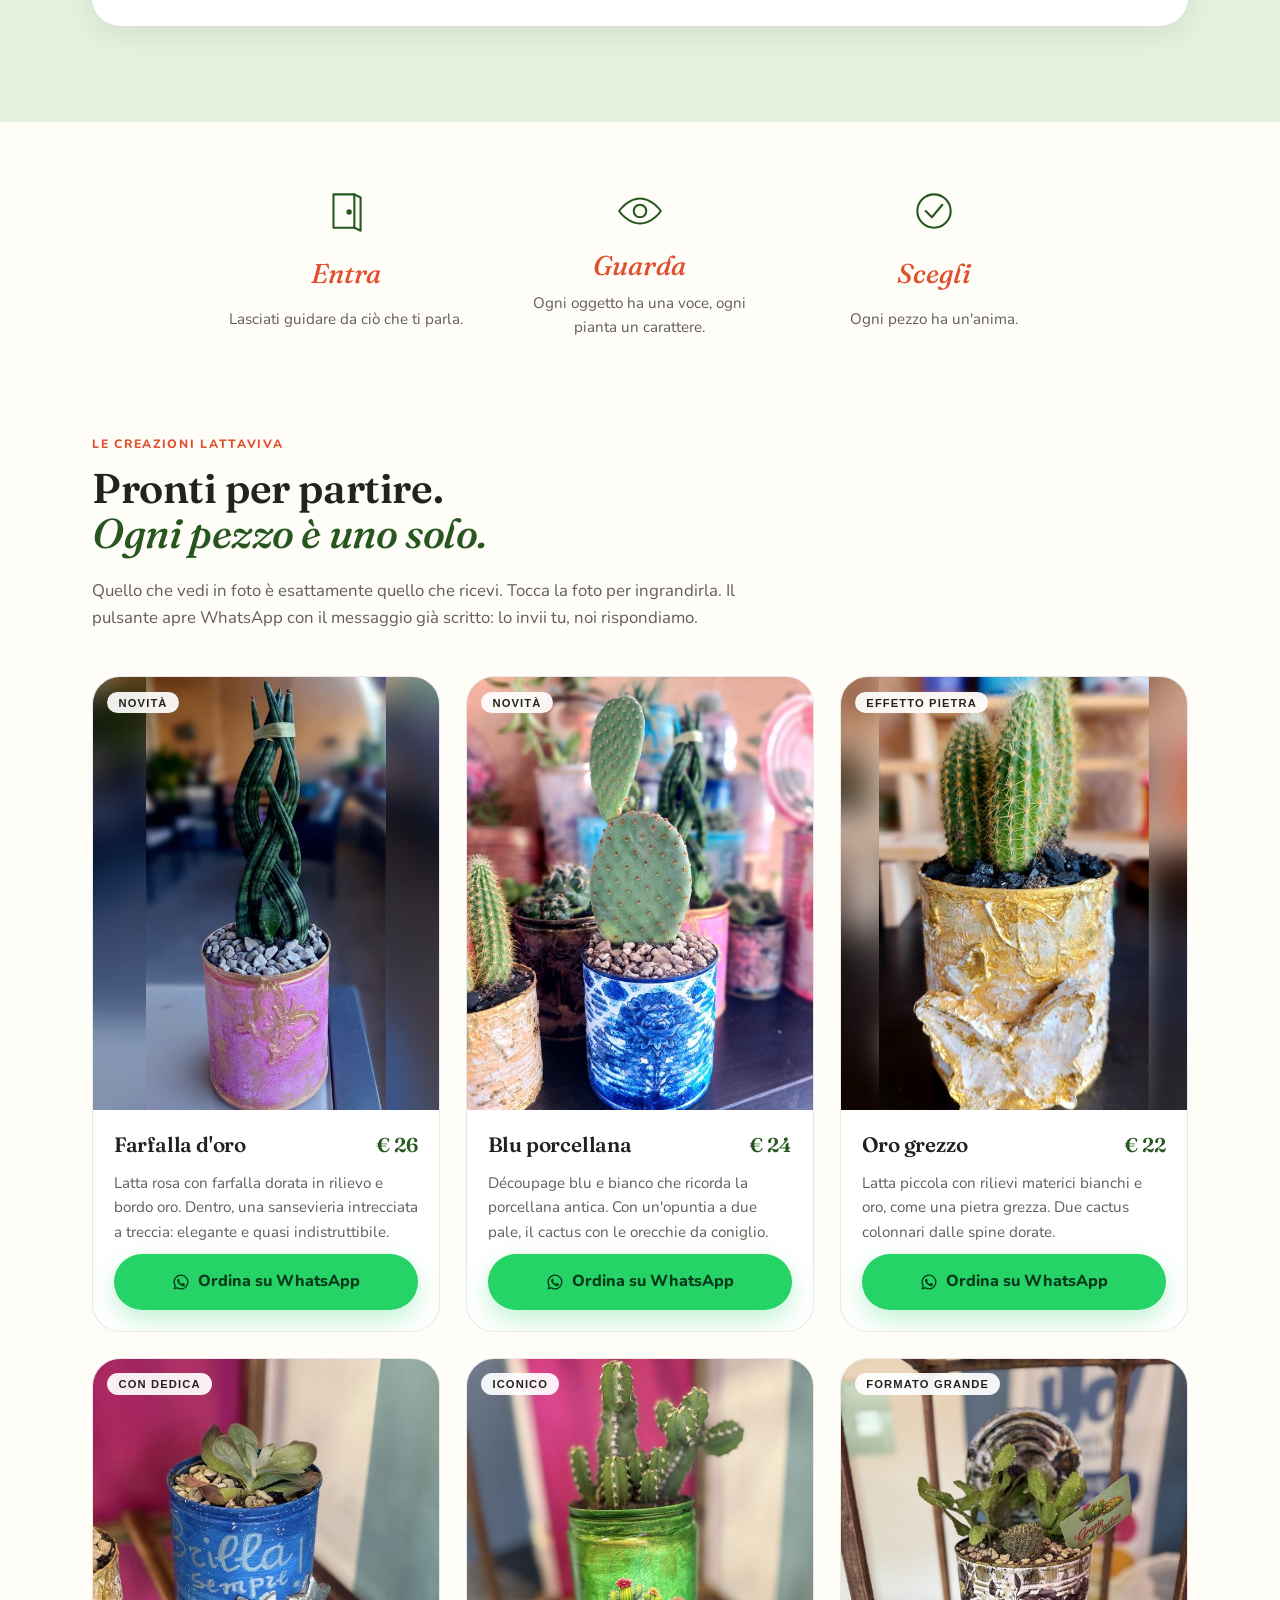
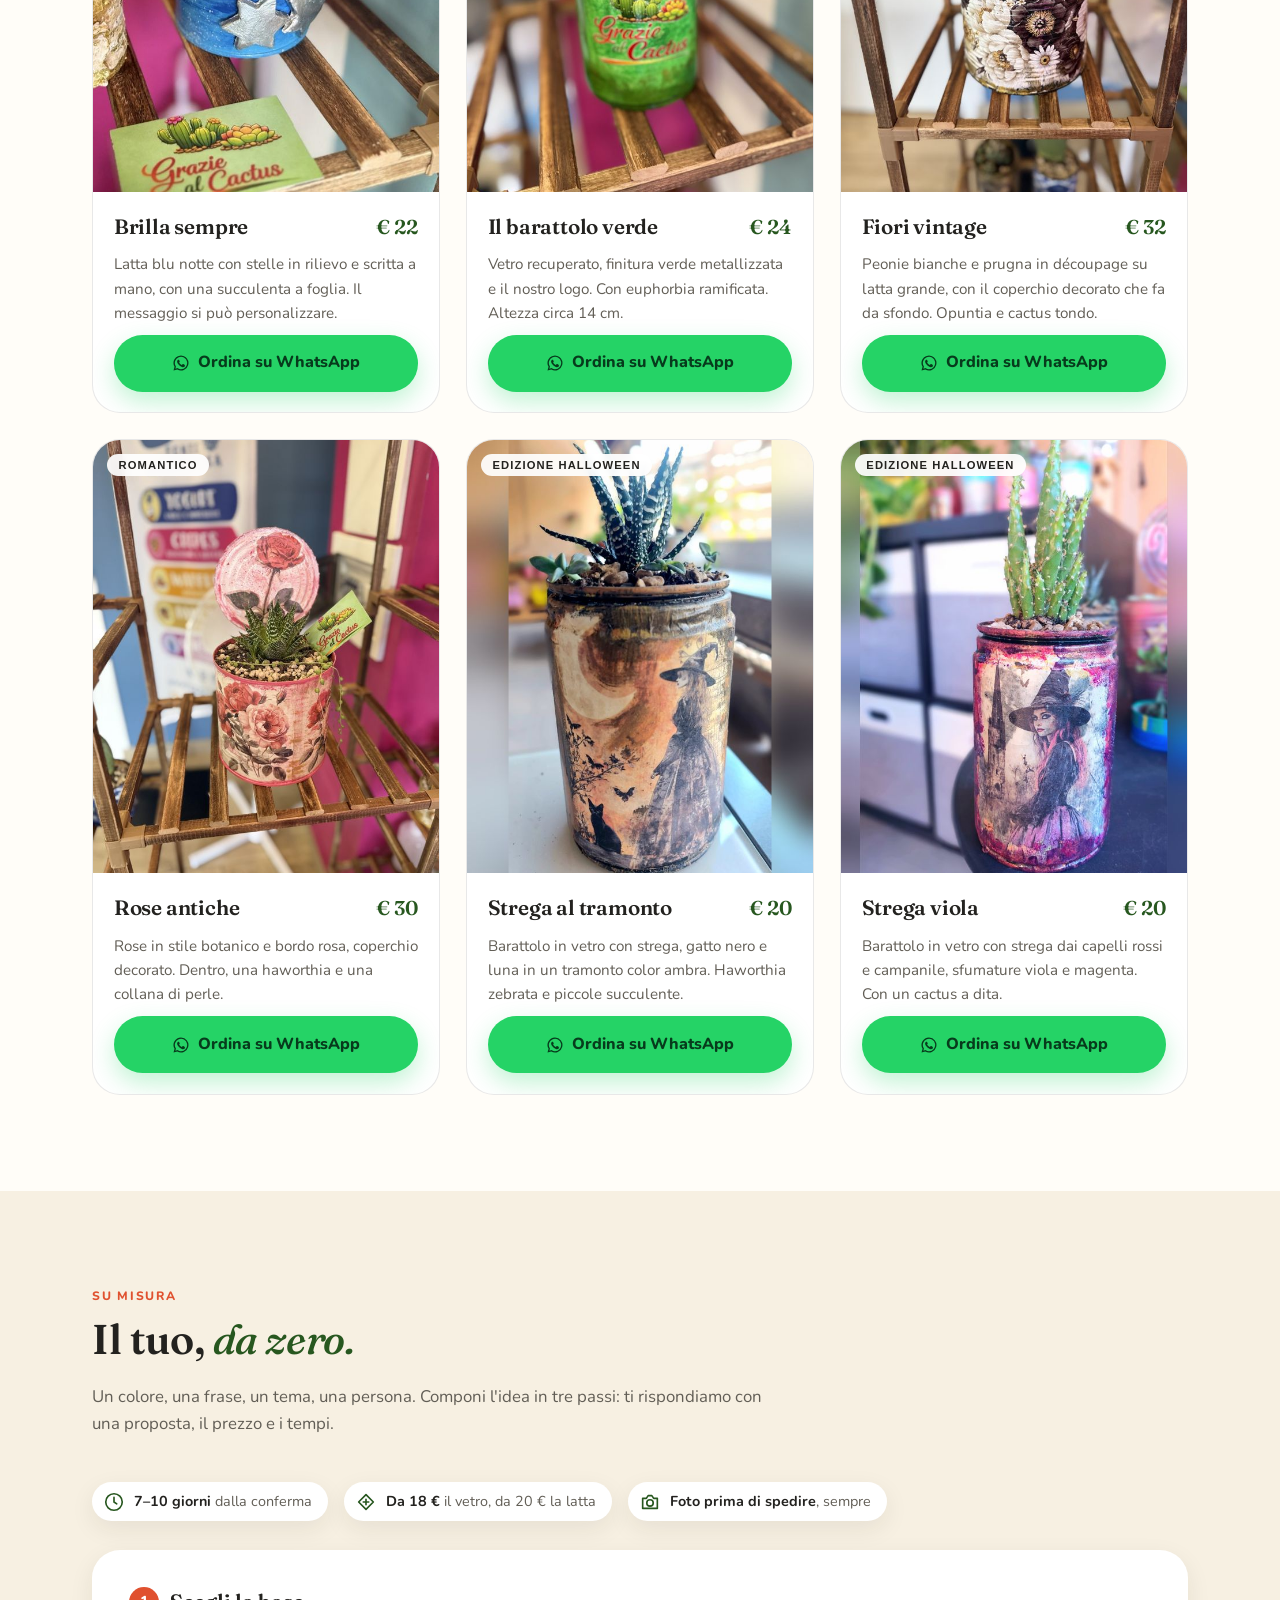
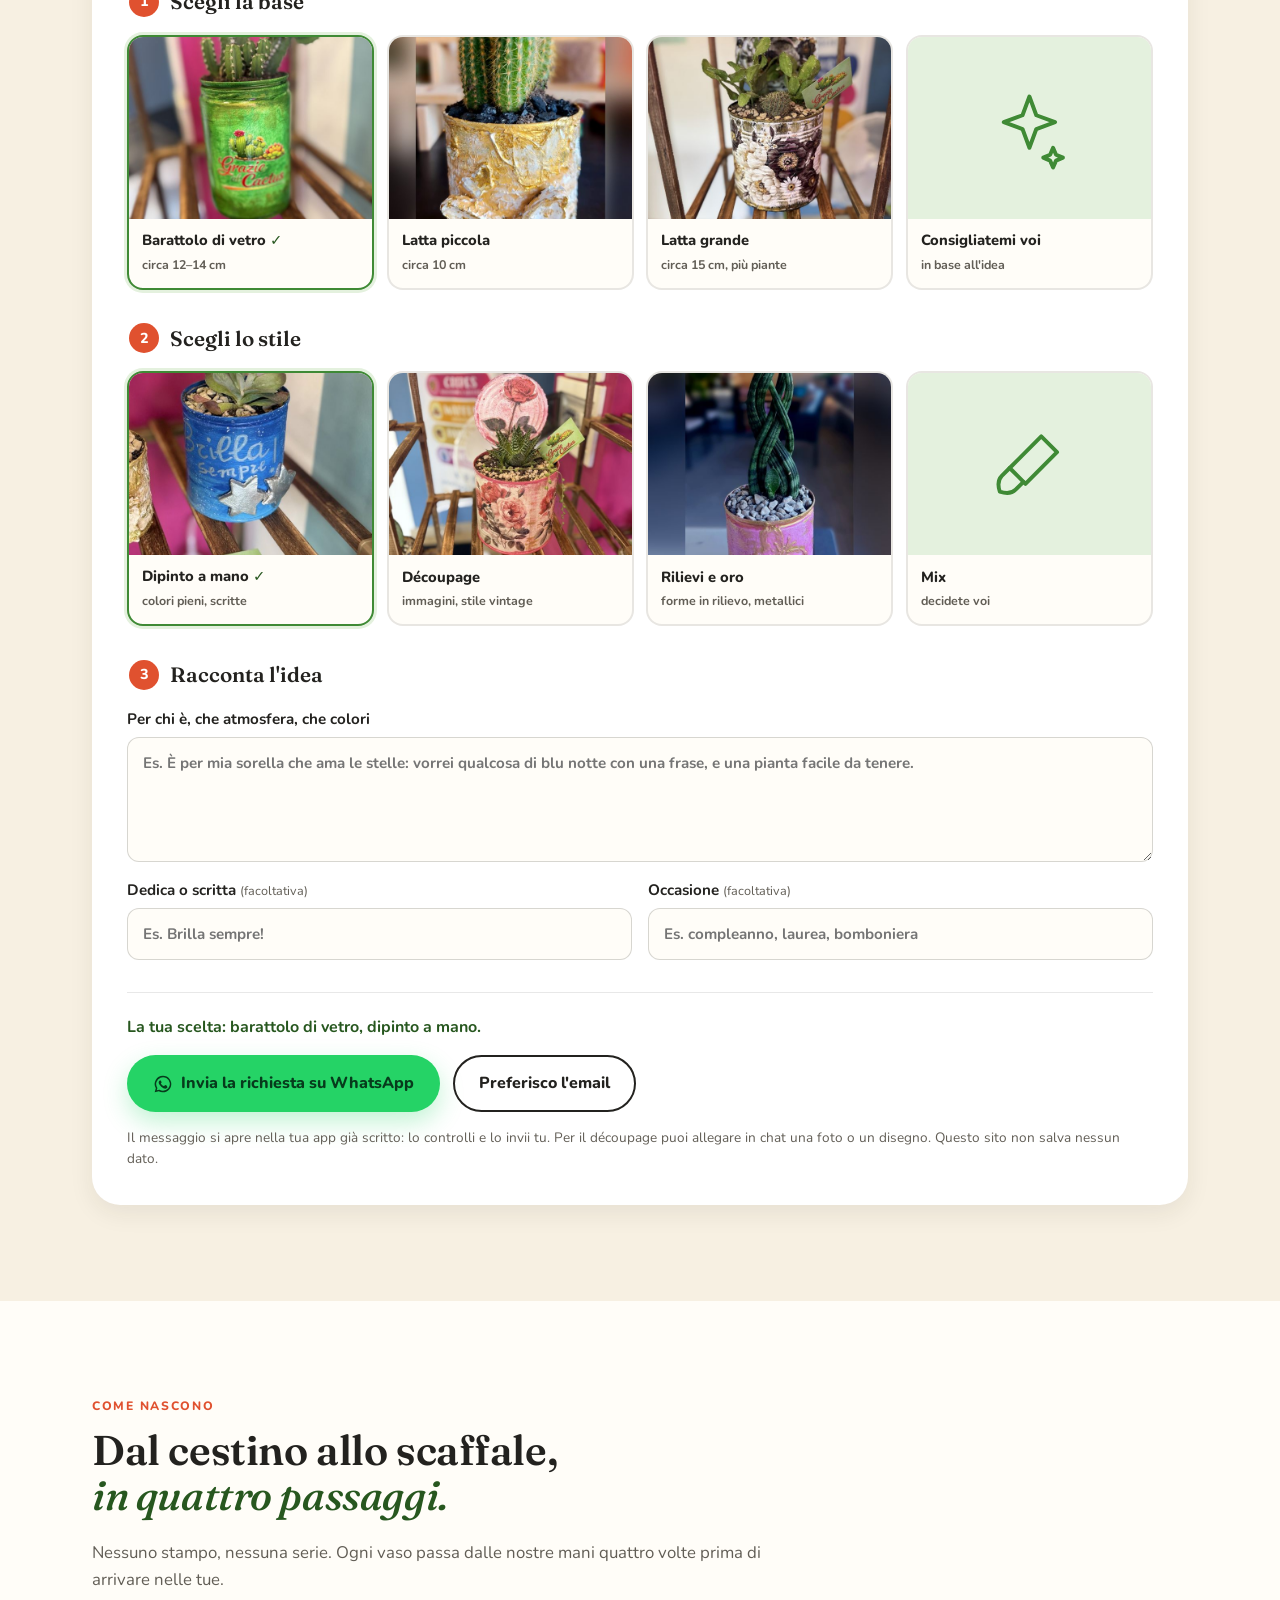
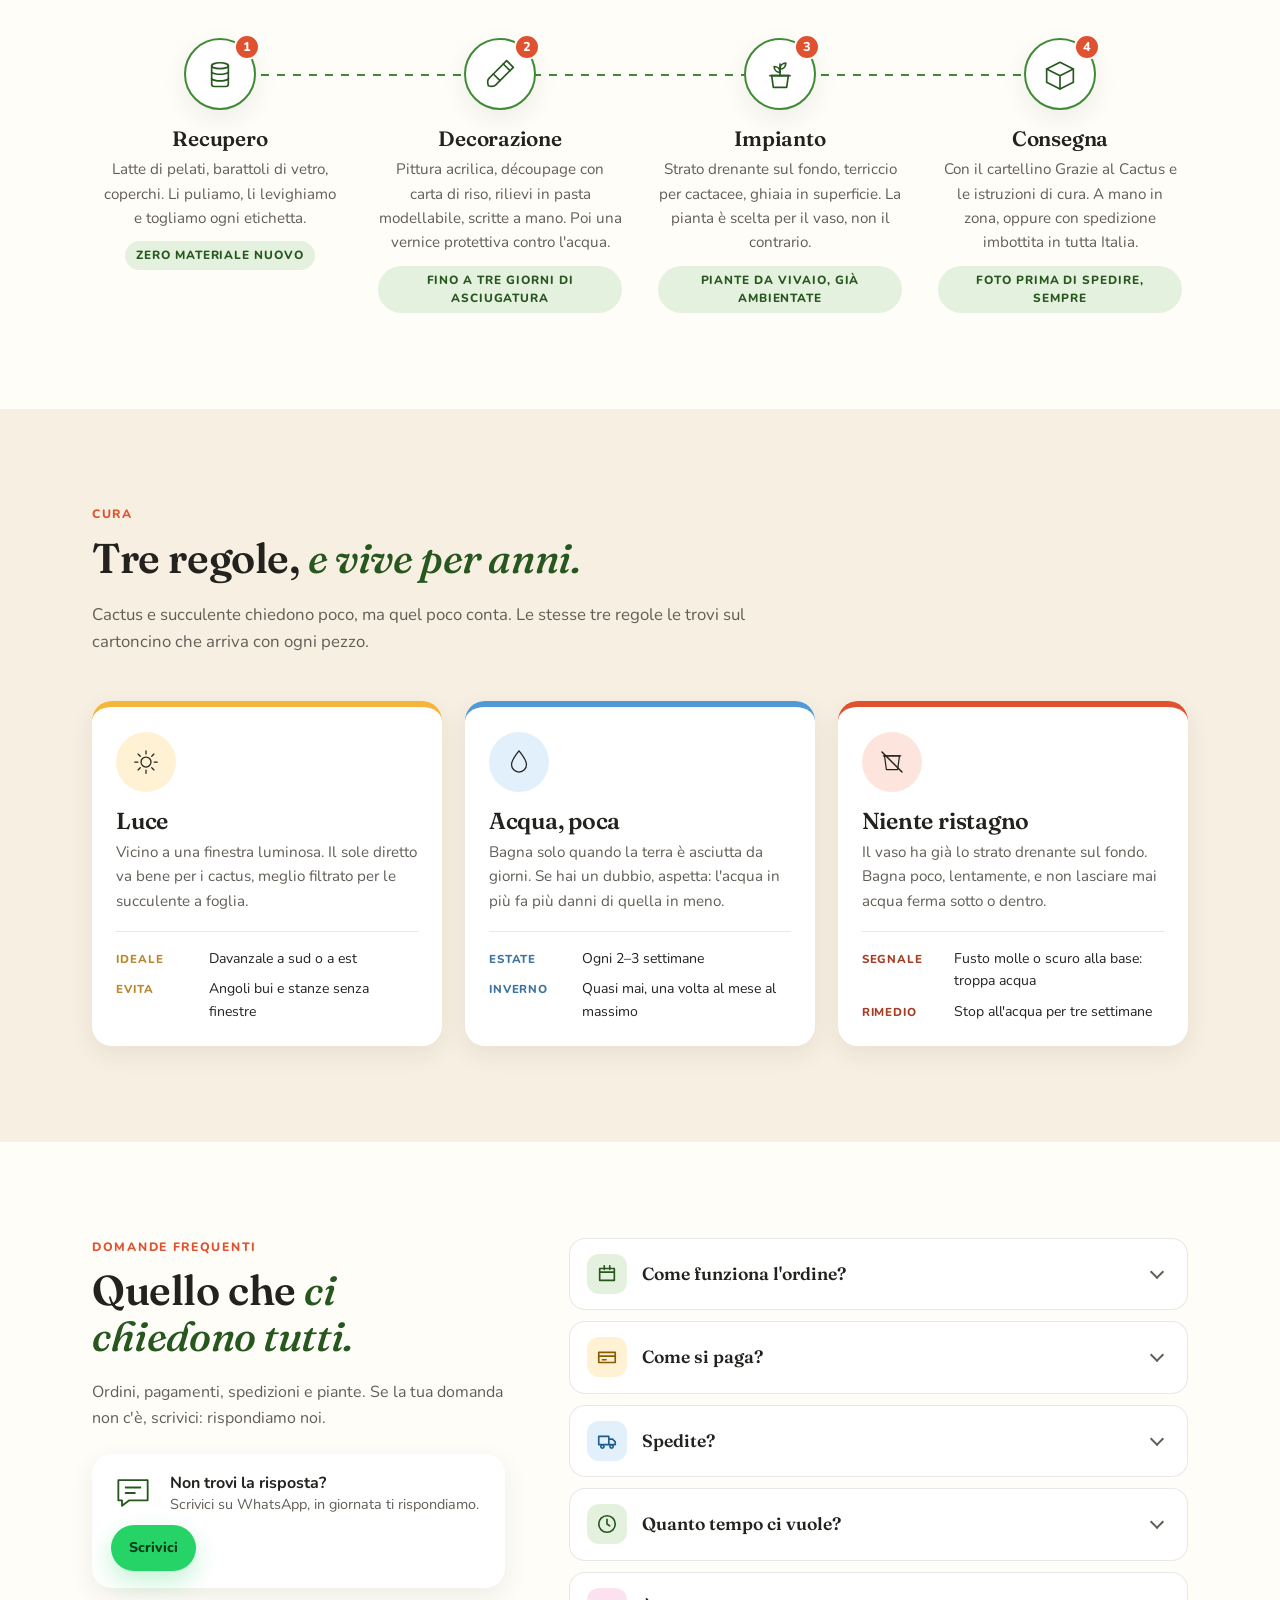
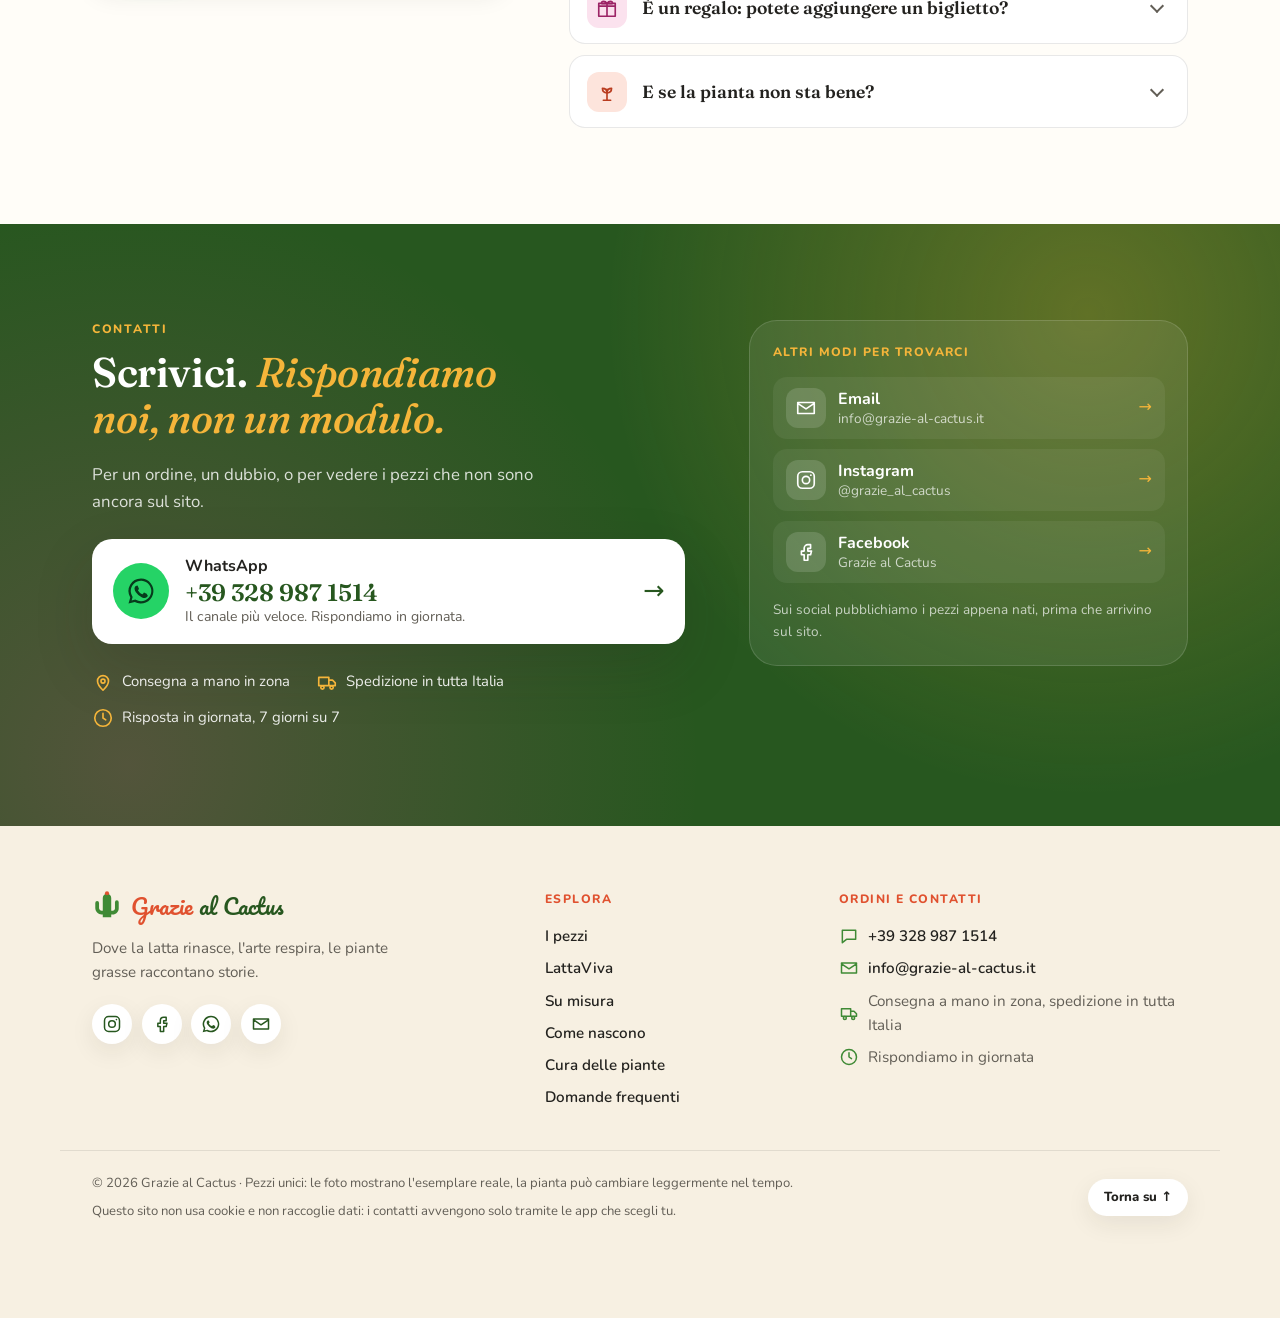
==== commit 83f2ebdf: "Rifacimento completo del sito: nuovo impianto grafico coerente Bianco caldo con fasce colorate morbi" ====
--- a/index.html
+++ b/index.html
@@ -5,7 +5,7 @@
   <meta name="viewport" content="width=device-width, initial-scale=1.0">
   <title>Grazie al Cactus · Piante grasse in barattoli decorati a mano</title>
   <meta name="description" content="Grazie al Cactus: dove la latta rinasce, l'arte respira e le piante grasse raccontano storie. Creazioni LattaViva, pezzi unici fatti a mano. Ordini su WhatsApp.">
-  <meta name="theme-color" content="#fbf7ef">
+  <meta name="theme-color" content="#fffdf8">
   <!-- Sostituisci con il dominio definitivo quando il sito è online -->
   <link rel="canonical" href="https://www.grazie-al-cactus.it/">
   <meta property="og:type" content="website">
@@ -16,7 +16,7 @@
   <meta property="og:url" content="https://www.grazie-al-cactus.it/">
   <meta property="og:image" content="https://www.grazie-al-cactus.it/img/farfalla-oro.jpg">
   <meta name="twitter:card" content="summary_large_image">
-  <link rel="preload" as="image" href="img/farfalla-oro-sm.jpg" fetchpriority="high">
+  <link rel="preload" as="image" href="img/farfalla-oro.jpg" fetchpriority="high">
   <link rel="stylesheet" href="fonts/fonts.css">
   <link rel="stylesheet" href="style.css">
   <link rel="icon" href="favicon.svg" type="image/svg+xml">
@@ -38,14 +38,12 @@
 
 <a class="skip" href="#pezzi">Vai ai pezzi</a>
 
-<header class="site-header">
+<header class="top">
   <a href="#top" class="brand" aria-label="Grazie al Cactus, torna all'inizio">
-    <svg class="brand-mark" aria-hidden="true" viewBox="0 0 32 32" width="30" height="30"><path fill="#4f9d3a" d="M16 4c-2.6 0-4.5 2-4.5 4.5V22h-1.2c-1.6 0-2.8-1.3-2.8-2.8v-5.4a2 2 0 1 0-4 0v5.4c0 3.8 3 6.8 6.8 6.8h1.2V29h9v-3h1.6c3.5 0 6.4-2.9 6.4-6.4V13a2 2 0 1 0-4 0v6.6c0 1.3-1.1 2.4-2.4 2.4H20.5V8.5C20.5 6 18.6 4 16 4Z"/><circle cx="16" cy="3.5" r="2.2" fill="#e8462f"/></svg>
+    <svg class="brand-mark" aria-hidden="true" viewBox="0 0 32 32" width="30" height="30"><path fill="#3f8a35" d="M16 4c-2.6 0-4.5 2-4.5 4.5V22h-1.2c-1.6 0-2.8-1.3-2.8-2.8v-5.4a2 2 0 1 0-4 0v5.4c0 3.8 3 6.8 6.8 6.8h1.2V29h9v-3h1.6c3.5 0 6.4-2.9 6.4-6.4V13a2 2 0 1 0-4 0v6.6c0 1.3-1.1 2.4-2.4 2.4H20.5V8.5C20.5 6 18.6 4 16 4Z"/><circle cx="16" cy="3.5" r="2.2" fill="#e0512f"/></svg>
     <span class="brand-name">Grazie <em>al Cactus</em></span>
   </a>
-  <button class="nav-toggle" type="button" aria-expanded="false" aria-controls="nav" aria-label="Apri il menu">
-    <span></span><span></span><span></span>
-  </button>
+  <button class="nav-toggle" type="button" aria-expanded="false" aria-controls="nav" aria-label="Apri il menu"><span></span><span></span><span></span></button>
   <nav class="nav" id="nav" aria-label="Navigazione principale">
     <a href="#pezzi">I pezzi</a>
     <a href="#lattaviva">LattaViva</a>
@@ -62,485 +60,286 @@
   <!-- HERO -->
   <section class="hero" aria-labelledby="hero-title">
     <div class="hero-text">
-      <p class="eyebrow">Fatti a mano · Pezzi unici · Materiali recuperati</p>
-      <h1 id="hero-title">Dove la latta rinasce, l'arte respira, le piante grasse <span class="hl">raccontano storie.</span></h1>
-      <p class="lead">
-        Benvenuti in un luogo dove le cose semplici tornano a brillare.
-        Ogni pezzo è unico, imperfetto, vivo.
-      </p>
+      <p class="kicker">Fatti a mano · Pezzi unici · Materiali recuperati</p>
+      <h1 id="hero-title">Dove la latta rinasce, l'arte respira, <em>le piante grasse raccontano storie.</em></h1>
+      <p class="lead">Benvenuti in un luogo dove le cose semplici tornano a brillare. Ogni pezzo è unico, imperfetto, vivo.</p>
       <div class="hero-actions">
         <a href="#pezzi" class="btn btn-primary">Guarda i pezzi</a>
         <a href="#su-misura" class="btn btn-ghost">Chiedi un pezzo su misura</a>
       </div>
       <ol class="how" aria-label="Come funziona">
-        <li>
-          <svg aria-hidden="true" viewBox="0 0 24 24"><path d="M4 6h16v13H4zM4 10h16M9 3v4M15 3v4"/></svg>
-          <span><strong>Scegli</strong> il pezzo che ti piace</span>
-        </li>
-        <li>
-          <svg aria-hidden="true" viewBox="0 0 24 24"><path d="M4 5h16v11H9l-5 4z"/><path d="M8 9h8M8 12h5"/></svg>
-          <span><strong>Scrivici</strong> su WhatsApp, un tocco</span>
-        </li>
-        <li>
-          <svg aria-hidden="true" viewBox="0 0 24 24"><path d="M3 8l9-4 9 4v9l-9 4-9-4zM3 8l9 4 9-4M12 12v9"/></svg>
-          <span><strong>Ricevi</strong> a mano o con spedizione</span>
-        </li>
+        <li><span class="how-n">1</span><span><strong>Scegli</strong> il pezzo che ti piace</span></li>
+        <li><span class="how-n">2</span><span><strong>Scrivici</strong> su WhatsApp, un tocco</span></li>
+        <li><span class="how-n">3</span><span><strong>Ricevi</strong> a mano o con spedizione</span></li>
       </ol>
     </div>
-    <div class="collage" aria-hidden="true">
-      <img class="collage-a" src="img/farfalla-oro-sm.jpg" alt="" width="600" height="800" fetchpriority="high" decoding="async">
-      <img class="collage-b" src="img/blu-porcellana-sm.jpg" alt="" width="600" height="800" decoding="async">
-      <img class="collage-c" src="img/oro-grezzo-sm.jpg" alt="" width="600" height="800" decoding="async">
-      <span class="collage-badge"><strong id="count-available">9</strong> pezzi disponibili ora</span>
+    <div class="hero-visual" aria-hidden="true">
+      <div class="blob blob-main"><img src="img/farfalla-oro.jpg" alt="" width="833" height="1600" fetchpriority="high" decoding="async"></div>
+      <div class="blob blob-small"><img src="img/blu-porcellana-sm.jpg" alt="" width="600" height="800" decoding="async"></div>
+      <span class="hero-badge"><strong id="count-available">9</strong> pezzi disponibili ora</span>
     </div>
   </section>
 
   <!-- LATTAVIVA -->
-  <section id="lattaviva" class="manifesto" aria-labelledby="manifesto-title">
-    <div class="manifesto-text">
-      <p class="eyebrow">Qui vive LattaViva</p>
-      <h2 id="manifesto-title">Latte dimenticate che ritrovano una nuova identità.</h2>
-      <p>Attraverso mani pazienti, colori acrilici, découpage e piccoli dettagli dipinti, ogni latta torna a vivere. Ogni pezzo è unico, imperfetto, vivo.</p>
-      <p>Accanto a loro ci sono le piante grasse: creature lente, forti, silenziose. Quando entrano in una latta trasformata, nasce una poesia nuova: <strong>un oggetto che rinasce, una pianta che cresce, una storia che continua.</strong></p>
-    </div>
-    <ul class="found-list" aria-label="Cosa troverai qui">
-      <li class="found f-green">
-        <div class="found-icon" aria-hidden="true">
-          <svg viewBox="0 0 48 48"><path d="M14 14v22a3 3 0 0 0 3 3h14a3 3 0 0 0 3-3V14"/><ellipse cx="24" cy="14" rx="10" ry="3.5"/><path d="M19 30l3-8 3 8M20 27h4"/></svg>
-        </div>
-        <h3>Creazioni LattaViva</h3>
-        <p>Vasi, contenitori e oggetti decorativi lavorati a mano.</p>
-      </li>
-      <li class="found f-sun">
-        <div class="found-icon" aria-hidden="true">
-          <svg viewBox="0 0 48 48"><path d="M24 8l3.5 9.5L37 21l-9.5 3.5L24 34l-3.5-9.5L11 21l9.5-3.5z"/><path d="M36 34l1.5 3.5L41 39l-3.5 1.5L36 44l-1.5-3.5L31 39l3.5-1.5z"/><path d="M10 8l1 2.5 2.5 1-2.5 1-1 2.5-1-2.5L6.5 11.5 9 10.5z"/></svg>
-        </div>
-        <h3>Pezzi unici</h3>
-        <p>Colore, carattere e un tocco di magia artigianale. Nessuno si ripete uguale.</p>
-      </li>
-      <li class="found f-pink">
-        <div class="found-icon" aria-hidden="true">
-          <svg viewBox="0 0 48 48"><path d="M10 38c0-12 8-20 24-22-2 16-10 24-22 24"/><path d="M12 36l12-12"/><path d="M34 12l4-4M36 20l5-1M30 10l1-5" opacity=".7"/></svg>
-        </div>
-        <h3>Arte e natura</h3>
-        <p>Che si incontrano in modo semplice e sorprendente.</p>
-      </li>
-    </ul>
-    <blockquote class="philosophy">
-      <div class="philosophy-icon" aria-hidden="true">
-        <svg viewBox="0 0 48 48"><path d="M24 40S8 30 8 18a8 8 0 0 1 16-2 8 8 0 0 1 16 2c0 12-16 22-16 22Z"/></svg>
-      </div>
-      <p class="philosophy-title">La filosofia</p>
-      <p>Crediamo nella bellezza che nasce dalle mani,<br>nella cura che richiede tempo,<br>nelle cose che non si ripetono mai uguali.</p>
-      <p>Ogni creazione è un piccolo mondo da adottare,<br>un gesto di luce da portare nella tua casa.</p>
-    </blockquote>
+  <section id="lattaviva" class="band band-green" aria-labelledby="manifesto-title">
+    <div class="wrap manifesto">
+      <div class="manifesto-text">
+        <p class="kicker">Qui vive LattaViva</p>
+        <h2 id="manifesto-title">Latte dimenticate che ritrovano <em>una nuova identità.</em></h2>
+        <p>Attraverso mani pazienti, colori acrilici, découpage e piccoli dettagli dipinti, ogni latta torna a vivere. Ogni pezzo è unico, imperfetto, vivo.</p>
+        <p>Accanto a loro ci sono le piante grasse: creature lente, forti, silenziose. Quando entrano in una latta trasformata, nasce una poesia nuova: <strong>un oggetto che rinasce, una pianta che cresce, una storia che continua.</strong></p>
+      </div>
+      <ul class="found-list" aria-label="Cosa troverai qui">
+        <li class="found">
+          <span class="ico ico-green" aria-hidden="true"><svg viewBox="0 0 48 48"><path d="M14 14v22a3 3 0 0 0 3 3h14a3 3 0 0 0 3-3V14"/><ellipse cx="24" cy="14" rx="10" ry="3.5"/><path d="M19 30l3-8 3 8M20 27h4"/></svg></span>
+          <div><h3>Creazioni LattaViva</h3><p>Vasi, contenitori e oggetti decorativi lavorati a mano.</p></div>
+        </li>
+        <li class="found">
+          <span class="ico ico-sun" aria-hidden="true"><svg viewBox="0 0 48 48"><path d="M24 8l3.5 9.5L37 21l-9.5 3.5L24 34l-3.5-9.5L11 21l9.5-3.5z"/><path d="M36 34l1.5 3.5L41 39l-3.5 1.5L36 44l-1.5-3.5L31 39l3.5-1.5z"/></svg></span>
+          <div><h3>Pezzi unici</h3><p>Colore, carattere e un tocco di magia artigianale. Nessuno si ripete uguale.</p></div>
+        </li>
+        <li class="found">
+          <span class="ico ico-pink" aria-hidden="true"><svg viewBox="0 0 48 48"><path d="M10 38c0-12 8-20 24-22-2 16-10 24-22 24"/><path d="M12 36l12-12"/></svg></span>
+          <div><h3>Arte e natura</h3><p>Che si incontrano in modo semplice e sorprendente.</p></div>
+        </li>
+      </ul>
+      <blockquote class="philosophy">
+        <p class="philosophy-title">La filosofia</p>
+        <p class="philosophy-main">Crediamo nella bellezza che nasce dalle mani,<br>nella cura che richiede tempo,<br>nelle cose che non si ripetono mai uguali.</p>
+        <p>Ogni creazione è un piccolo mondo da adottare,<br>un gesto di luce da portare nella tua casa.</p>
+      </blockquote>
+    </div>
   </section>
 
   <!-- ENTRA, GUARDA, SCEGLI -->
   <section class="invite" aria-labelledby="invite-title">
     <h2 id="invite-title" class="sr-only">Entra, guarda, scegli</h2>
     <ul class="invite-steps">
-      <li>
-        <svg aria-hidden="true" viewBox="0 0 48 48"><path d="M12 8h20v32H12z"/><path d="M32 8l6 3v32l-6-3"/><circle cx="27" cy="25" r="1.6" fill="currentColor"/></svg>
-        <strong>Entra</strong>
-        <span>Lasciati guidare da ciò che ti parla.</span>
-      </li>
-      <li>
-        <svg aria-hidden="true" viewBox="0 0 48 48"><path d="M4 24s8-12 20-12 20 12 20 12-8 12-20 12S4 24 4 24Z"/><circle cx="24" cy="24" r="6"/></svg>
-        <strong>Guarda</strong>
-        <span>Ogni oggetto ha una voce, ogni pianta un carattere.</span>
-      </li>
-      <li>
-        <svg aria-hidden="true" viewBox="0 0 48 48"><circle cx="24" cy="24" r="16"/><path d="M16 24l6 6 10-12"/></svg>
-        <strong>Scegli</strong>
-        <span>Ogni pezzo ha un'anima.</span>
-      </li>
+      <li><svg aria-hidden="true" viewBox="0 0 48 48"><path d="M12 8h20v32H12z"/><path d="M32 8l6 3v32l-6-3"/><circle cx="27" cy="25" r="1.6" fill="currentColor"/></svg><strong>Entra</strong><span>Lasciati guidare da ciò che ti parla.</span></li>
+      <li><svg aria-hidden="true" viewBox="0 0 48 48"><path d="M4 24s8-12 20-12 20 12 20 12-8 12-20 12S4 24 4 24Z"/><circle cx="24" cy="24" r="6"/></svg><strong>Guarda</strong><span>Ogni oggetto ha una voce, ogni pianta un carattere.</span></li>
+      <li><svg aria-hidden="true" viewBox="0 0 48 48"><circle cx="24" cy="24" r="16"/><path d="M16 24l6 6 10-12"/></svg><strong>Scegli</strong><span>Ogni pezzo ha un'anima.</span></li>
     </ul>
-    <a href="#pezzi" class="btn btn-primary">Vai ai pezzi</a>
   </section>
 
   <!-- I PEZZI -->
-  <section id="pezzi" class="collection" aria-labelledby="pezzi-title">
+  <section id="pezzi" class="wrap pieces" aria-labelledby="pezzi-title">
     <div class="section-head">
-      <p class="eyebrow">Le creazioni LattaViva</p>
-      <h2 id="pezzi-title">Pronti per partire. Ogni pezzo è uno solo.</h2>
+      <p class="kicker">Le creazioni LattaViva</p>
+      <h2 id="pezzi-title">Pronti per partire. <em>Ogni pezzo è uno solo.</em></h2>
       <p class="muted">Quello che vedi in foto è esattamente quello che ricevi. Tocca la foto per ingrandirla. Il pulsante apre WhatsApp con il messaggio già scritto: lo invii tu, noi rispondiamo.</p>
     </div>
     <div class="grid" id="product-grid"></div>
   </section>
 
   <!-- SU MISURA -->
-  <section id="su-misura" class="custom" aria-labelledby="custom-title">
-    <div class="section-head custom-head">
-      <p class="eyebrow">Su misura</p>
-      <h2 id="custom-title">Il tuo, da zero.</h2>
-      <p class="muted">Un colore, una frase, un tema, una persona. Componi l'idea in tre passi: ti rispondiamo con una proposta, il prezzo e i tempi.</p>
-    </div>
-
-    <ul class="custom-facts" aria-label="Informazioni utili">
-      <li>
-        <svg aria-hidden="true" viewBox="0 0 24 24"><circle cx="12" cy="12" r="9"/><path d="M12 7v5l3 2"/></svg>
-        <span><strong>7–10 giorni</strong> dalla conferma</span>
-      </li>
-      <li>
-        <svg aria-hidden="true" viewBox="0 0 24 24"><path d="M4 12l8-8 8 8-8 8z"/><path d="M9 12h6M12 9v6"/></svg>
-        <span><strong>Da 18 €</strong> il vetro, da 20 € la latta</span>
-      </li>
-      <li>
-        <svg aria-hidden="true" viewBox="0 0 24 24"><path d="M4 8h4l2-3h4l2 3h4v11H4z"/><circle cx="12" cy="13" r="3.5"/></svg>
-        <span><strong>Foto prima di spedire</strong>, sempre</span>
-      </li>
-    </ul>
-
-    <form class="wizard" id="custom-form" novalidate>
-      <fieldset class="wstep">
-        <legend><span class="wnum">1</span> Scegli la base</legend>
-        <div class="picks">
-          <label class="pick"><input type="radio" name="tipo" value="Barattolo di vetro" checked>
-            <span class="pick-box"><img src="img/barattolo-verde-sm.jpg" alt="" loading="lazy" width="600" height="800"><span class="pick-label">Barattolo di vetro</span><span class="pick-note">circa 12–14 cm</span></span></label>
-          <label class="pick"><input type="radio" name="tipo" value="Latta piccola">
-            <span class="pick-box"><img src="img/oro-grezzo-sm.jpg" alt="" loading="lazy" width="600" height="800"><span class="pick-label">Latta piccola</span><span class="pick-note">circa 10 cm</span></span></label>
-          <label class="pick"><input type="radio" name="tipo" value="Latta grande">
-            <span class="pick-box"><img src="img/fiori-vintage-sm.jpg" alt="" loading="lazy" width="600" height="800"><span class="pick-label">Latta grande</span><span class="pick-note">circa 15 cm, più piante</span></span></label>
-          <label class="pick"><input type="radio" name="tipo" value="Consigliatemi voi">
-            <span class="pick-box pick-any"><svg aria-hidden="true" viewBox="0 0 48 48"><path d="M24 8l3.5 9.5L37 21l-9.5 3.5L24 34l-3.5-9.5L11 21l9.5-3.5z"/><path d="M36 34l1.5 3.5L41 39l-3.5 1.5L36 44l-1.5-3.5L31 39l3.5-1.5z"/></svg><span class="pick-label">Consigliatemi voi</span><span class="pick-note">in base all'idea</span></span></label>
+  <section id="su-misura" class="band band-sand" aria-labelledby="custom-title">
+    <div class="wrap">
+      <div class="section-head">
+        <p class="kicker">Su misura</p>
+        <h2 id="custom-title">Il tuo, <em>da zero.</em></h2>
+        <p class="muted">Un colore, una frase, un tema, una persona. Componi l'idea in tre passi: ti rispondiamo con una proposta, il prezzo e i tempi.</p>
+      </div>
+      <ul class="facts" aria-label="Informazioni utili">
+        <li><svg aria-hidden="true" viewBox="0 0 24 24"><circle cx="12" cy="12" r="9"/><path d="M12 7v5l3 2"/></svg><span><strong>7–10 giorni</strong> dalla conferma</span></li>
+        <li><svg aria-hidden="true" viewBox="0 0 24 24"><path d="M4 12l8-8 8 8-8 8z"/><path d="M9 12h6M12 9v6"/></svg><span><strong>Da 18 €</strong> il vetro, da 20 € la latta</span></li>
+        <li><svg aria-hidden="true" viewBox="0 0 24 24"><path d="M4 8h4l2-3h4l2 3h4v11H4z"/><circle cx="12" cy="13" r="3.5"/></svg><span><strong>Foto prima di spedire</strong>, sempre</span></li>
+      </ul>
+
+      <form class="wizard" id="custom-form" novalidate>
+        <fieldset class="wstep">
+          <legend><span class="wnum">1</span> Scegli la base</legend>
+          <div class="picks">
+            <label class="pick"><input type="radio" name="tipo" value="Barattolo di vetro" checked><span class="pick-box"><img src="img/barattolo-verde-sm.jpg" alt="" loading="lazy" width="600" height="800"><span class="pick-label">Barattolo di vetro</span><span class="pick-note">circa 12–14 cm</span></span></label>
+            <label class="pick"><input type="radio" name="tipo" value="Latta piccola"><span class="pick-box"><img src="img/oro-grezzo-sm.jpg" alt="" loading="lazy" width="600" height="800"><span class="pick-label">Latta piccola</span><span class="pick-note">circa 10 cm</span></span></label>
+            <label class="pick"><input type="radio" name="tipo" value="Latta grande"><span class="pick-box"><img src="img/fiori-vintage-sm.jpg" alt="" loading="lazy" width="600" height="800"><span class="pick-label">Latta grande</span><span class="pick-note">circa 15 cm, più piante</span></span></label>
+            <label class="pick"><input type="radio" name="tipo" value="Consigliatemi voi"><span class="pick-box pick-any"><svg aria-hidden="true" viewBox="0 0 48 48"><path d="M24 8l3.5 9.5L37 21l-9.5 3.5L24 34l-3.5-9.5L11 21l9.5-3.5z"/><path d="M36 34l1.5 3.5L41 39l-3.5 1.5L36 44l-1.5-3.5L31 39l3.5-1.5z"/></svg><span class="pick-label">Consigliatemi voi</span><span class="pick-note">in base all'idea</span></span></label>
+          </div>
+        </fieldset>
+        <fieldset class="wstep">
+          <legend><span class="wnum">2</span> Scegli lo stile</legend>
+          <div class="picks">
+            <label class="pick"><input type="radio" name="stile" value="Dipinto a mano" checked><span class="pick-box"><img src="img/brilla-sempre-sm.jpg" alt="" loading="lazy" width="600" height="800"><span class="pick-label">Dipinto a mano</span><span class="pick-note">colori pieni, scritte</span></span></label>
+            <label class="pick"><input type="radio" name="stile" value="Découpage"><span class="pick-box"><img src="img/rose-antiche-sm.jpg" alt="" loading="lazy" width="600" height="800"><span class="pick-label">Découpage</span><span class="pick-note">immagini, stile vintage</span></span></label>
+            <label class="pick"><input type="radio" name="stile" value="Rilievi e oro"><span class="pick-box"><img src="img/farfalla-oro-sm.jpg" alt="" loading="lazy" width="600" height="800"><span class="pick-label">Rilievi e oro</span><span class="pick-note">forme in rilievo, metallici</span></span></label>
+            <label class="pick"><input type="radio" name="stile" value="Mix, decidete voi"><span class="pick-box pick-any"><svg aria-hidden="true" viewBox="0 0 48 48"><path d="M30 10l8 8-16 16-8-8z"/><path d="M14 26l-4 4c-2 2-2 5-1 8 3 1 6 1 8-1l4-4"/></svg><span class="pick-label">Mix</span><span class="pick-note">decidete voi</span></span></label>
+          </div>
+        </fieldset>
+        <fieldset class="wstep">
+          <legend><span class="wnum">3</span> Racconta l'idea</legend>
+          <div class="idea-grid">
+            <label>
+              <span>Per chi è, che atmosfera, che colori</span>
+              <textarea id="cf-idea" rows="4" required aria-describedby="cf-idea-err" placeholder="Es. È per mia sorella che ama le stelle: vorrei qualcosa di blu notte con una frase, e una pianta facile da tenere."></textarea>
+              <span class="field-error" id="cf-idea-err" hidden>Scrivi almeno due parole sull'idea, così sappiamo da dove partire.</span>
+            </label>
+            <label><span>Dedica o scritta <small>(facoltativa)</small></span><input type="text" id="cf-dedica" maxlength="40" placeholder="Es. Brilla sempre!"></label>
+            <label><span>Occasione <small>(facoltativa)</small></span><input type="text" id="cf-occasione" maxlength="40" placeholder="Es. compleanno, laurea, bomboniera"></label>
+          </div>
+        </fieldset>
+        <div class="wizard-foot">
+          <p class="wizard-summary" id="wizard-summary" aria-live="polite"></p>
+          <div class="actions">
+            <button type="submit" class="btn btn-wa"><svg aria-hidden="true" viewBox="0 0 24 24" width="20" height="20"><path fill="currentColor" d="M12 2a10 10 0 0 0-8.6 15.1L2 22l5-1.3A10 10 0 1 0 12 2Zm0 18.2a8.2 8.2 0 0 1-4.2-1.2l-.3-.2-3 .8.8-2.9-.2-.3A8.2 8.2 0 1 1 12 20.2Zm4.5-6.1c-.2-.1-1.5-.7-1.7-.8s-.4-.1-.6.1-.6.8-.8 1-.3.2-.5.1a6.7 6.7 0 0 1-3.3-2.9c-.3-.4.3-.4.7-1.3.1-.2 0-.3 0-.4l-.8-1.8c-.2-.5-.4-.4-.6-.4h-.5a1 1 0 0 0-.7.3 3 3 0 0 0-.9 2.2 5.2 5.2 0 0 0 1.1 2.8 12 12 0 0 0 4.6 4c.6.3 1.1.4 1.5.5a3.6 3.6 0 0 0 1.7-.1 2.6 2.6 0 0 0 1.5-1.1 2 2 0 0 0 .1-1.1c0-.1-.2-.2-.4-.3Z"/></svg> Invia la richiesta su WhatsApp</button>
+            <button type="button" class="btn btn-ghost" data-channel="email">Preferisco l'email</button>
+          </div>
+          <p class="fine">Il messaggio si apre nella tua app già scritto: lo controlli e lo invii tu. Per il découpage puoi allegare in chat una foto o un disegno. Questo sito non salva nessun dato.</p>
         </div>
-      </fieldset>
-
-      <fieldset class="wstep">
-        <legend><span class="wnum">2</span> Scegli lo stile</legend>
-        <div class="picks">
-          <label class="pick"><input type="radio" name="stile" value="Dipinto a mano" checked>
-            <span class="pick-box"><img src="img/brilla-sempre-sm.jpg" alt="" loading="lazy" width="600" height="800"><span class="pick-label">Dipinto a mano</span><span class="pick-note">colori pieni, scritte</span></span></label>
-          <label class="pick"><input type="radio" name="stile" value="Découpage">
-            <span class="pick-box"><img src="img/rose-antiche-sm.jpg" alt="" loading="lazy" width="600" height="800"><span class="pick-label">Découpage</span><span class="pick-note">immagini, stile vintage</span></span></label>
-          <label class="pick"><input type="radio" name="stile" value="Rilievi e oro">
-            <span class="pick-box"><img src="img/farfalla-oro-sm.jpg" alt="" loading="lazy" width="600" height="800"><span class="pick-label">Rilievi e oro</span><span class="pick-note">forme in rilievo, metallici</span></span></label>
-          <label class="pick"><input type="radio" name="stile" value="Mix, decidete voi">
-            <span class="pick-box pick-any"><svg aria-hidden="true" viewBox="0 0 48 48"><path d="M30 10l8 8-16 16-8-8z"/><path d="M14 26l-4 4c-2 2-2 5-1 8 3 1 6 1 8-1l4-4"/></svg><span class="pick-label">Mix</span><span class="pick-note">decidete voi</span></span></label>
-        </div>
-      </fieldset>
-
-      <fieldset class="wstep wstep-idea">
-        <legend><span class="wnum">3</span> Racconta l'idea</legend>
-        <div class="idea-grid">
-          <label>
-            <span>Per chi è, che atmosfera, che colori</span>
-            <textarea id="cf-idea" rows="4" required aria-describedby="cf-idea-err" placeholder="Es. È per mia sorella che ama le stelle: vorrei qualcosa di blu notte con una frase, e una pianta facile da tenere."></textarea>
-            <span class="field-error" id="cf-idea-err" hidden>Scrivi almeno due parole sull'idea, così sappiamo da dove partire.</span>
-          </label>
-          <label>
-            <span>Dedica o scritta <small>(facoltativa)</small></span>
-            <input type="text" id="cf-dedica" maxlength="40" placeholder="Es. Brilla sempre!">
-          </label>
-          <label>
-            <span>Occasione <small>(facoltativa)</small></span>
-            <input type="text" id="cf-occasione" maxlength="40" placeholder="Es. compleanno, laurea, bomboniera">
-          </label>
-        </div>
-      </fieldset>
-
-      <div class="wizard-foot">
-        <p class="wizard-summary" id="wizard-summary" aria-live="polite"></p>
-        <div class="custom-actions">
-          <button type="submit" class="btn btn-wa">
-            <svg aria-hidden="true" viewBox="0 0 24 24" width="20" height="20"><path fill="currentColor" d="M12 2a10 10 0 0 0-8.6 15.1L2 22l5-1.3A10 10 0 1 0 12 2Zm0 18.2a8.2 8.2 0 0 1-4.2-1.2l-.3-.2-3 .8.8-2.9-.2-.3A8.2 8.2 0 1 1 12 20.2Zm4.5-6.1c-.2-.1-1.5-.7-1.7-.8s-.4-.1-.6.1-.6.8-.8 1-.3.2-.5.1a6.7 6.7 0 0 1-3.3-2.9c-.3-.4.3-.4.7-1.3.1-.2 0-.3 0-.4l-.8-1.8c-.2-.5-.4-.4-.6-.4h-.5a1 1 0 0 0-.7.3 3 3 0 0 0-.9 2.2 5.2 5.2 0 0 0 1.1 2.8 12 12 0 0 0 4.6 4c.6.3 1.1.4 1.5.5a3.6 3.6 0 0 0 1.7-.1 2.6 2.6 0 0 0 1.5-1.1 2 2 0 0 0 .1-1.1c0-.1-.2-.2-.4-.3Z"/></svg>
-            Invia la richiesta su WhatsApp
-          </button>
-          <button type="button" class="btn btn-ghost" data-channel="email">Preferisco l'email</button>
-        </div>
-        <p class="form-note">Il messaggio si apre nella tua app già scritto: lo controlli e lo invii tu. Per il découpage puoi allegare in chat una foto o un disegno. Questo sito non salva nessun dato.</p>
-      </div>
-    </form>
+      </form>
+    </div>
   </section>
 
   <!-- COME NASCONO -->
-  <section id="come-nascono" class="process" aria-labelledby="process-title">
+  <section id="come-nascono" class="wrap process" aria-labelledby="process-title">
     <div class="section-head">
-      <p class="eyebrow">Come nascono</p>
-      <h2 id="process-title">Dal cestino allo scaffale, in quattro passaggi.</h2>
+      <p class="kicker">Come nascono</p>
+      <h2 id="process-title">Dal cestino allo scaffale, <em>in quattro passaggi.</em></h2>
       <p class="muted">Nessuno stampo, nessuna serie. Ogni vaso passa dalle nostre mani quattro volte prima di arrivare nelle tue.</p>
     </div>
     <ol class="timeline">
       <li class="step">
-        <div class="step-icon" aria-hidden="true">
-          <svg viewBox="0 0 48 48"><path d="M14 14v22a3 3 0 0 0 3 3h14a3 3 0 0 0 3-3V14"/><ellipse cx="24" cy="14" rx="10" ry="3.5"/><path d="M14 22c2 1.5 5 2.3 10 2.3s8-.8 10-2.3M14 30c2 1.5 5 2.3 10 2.3s8-.8 10-2.3"/><path d="M36 8l4-4m0 0-1 4m1-4-4 1" opacity=".7"/></svg>
-          <span class="step-n">1</span>
-        </div>
-        <h3>Recupero</h3>
-        <p>Latte di pelati, barattoli di vetro, coperchi. Li puliamo, li levighiamo e togliamo ogni etichetta.</p>
-        <span class="step-note">Zero materiale nuovo</span>
+        <div class="step-icon" aria-hidden="true"><svg viewBox="0 0 48 48"><path d="M14 14v22a3 3 0 0 0 3 3h14a3 3 0 0 0 3-3V14"/><ellipse cx="24" cy="14" rx="10" ry="3.5"/><path d="M14 22c2 1.5 5 2.3 10 2.3s8-.8 10-2.3M14 30c2 1.5 5 2.3 10 2.3s8-.8 10-2.3"/></svg><span class="step-n">1</span></div>
+        <h3>Recupero</h3><p>Latte di pelati, barattoli di vetro, coperchi. Li puliamo, li levighiamo e togliamo ogni etichetta.</p><span class="step-note">Zero materiale nuovo</span>
       </li>
       <li class="step">
-        <div class="step-icon" aria-hidden="true">
-          <svg viewBox="0 0 48 48"><path d="M32 8l8 8-16 16-8-8z"/><path d="M16 24l-5 5c-2 2-2 6-1 9 3 1 7 1 9-1l5-5"/><path d="M28 12l8 8"/></svg>
-          <span class="step-n">2</span>
-        </div>
-        <h3>Decorazione</h3>
-        <p>Pittura acrilica, découpage con carta di riso, rilievi in pasta modellabile, scritte a mano. Poi una vernice protettiva contro l'acqua.</p>
-        <span class="step-note">Fino a tre giorni di asciugatura</span>
+        <div class="step-icon" aria-hidden="true"><svg viewBox="0 0 48 48"><path d="M32 8l8 8-16 16-8-8z"/><path d="M16 24l-5 5c-2 2-2 6-1 9 3 1 7 1 9-1l5-5"/><path d="M28 12l8 8"/></svg><span class="step-n">2</span></div>
+        <h3>Decorazione</h3><p>Pittura acrilica, découpage con carta di riso, rilievi in pasta modellabile, scritte a mano. Poi una vernice protettiva contro l'acqua.</p><span class="step-note">Fino a tre giorni di asciugatura</span>
       </li>
       <li class="step">
-        <div class="step-icon" aria-hidden="true">
-          <svg viewBox="0 0 48 48"><path d="M14 26h20l-2 14H16z"/><path d="M12 26h24"/><path d="M24 26V12"/><path d="M24 18c0-4 3-7 7-7 0 4-3 7-7 7Z"/><path d="M24 22c0-4-3-7-7-7 0 4 3 7 7 7Z"/><path d="M18 33h12" opacity=".6"/></svg>
-          <span class="step-n">3</span>
-        </div>
-        <h3>Impianto</h3>
-        <p>Strato drenante sul fondo, terriccio per cactacee, ghiaia in superficie. La pianta è scelta per il vaso, non il contrario.</p>
-        <span class="step-note">Piante da vivaio, già ambientate</span>
+        <div class="step-icon" aria-hidden="true"><svg viewBox="0 0 48 48"><path d="M14 26h20l-2 14H16z"/><path d="M12 26h24"/><path d="M24 26V12"/><path d="M24 18c0-4 3-7 7-7 0 4-3 7-7 7Z"/><path d="M24 22c0-4-3-7-7-7 0 4 3 7 7 7Z"/></svg><span class="step-n">3</span></div>
+        <h3>Impianto</h3><p>Strato drenante sul fondo, terriccio per cactacee, ghiaia in superficie. La pianta è scelta per il vaso, non il contrario.</p><span class="step-note">Piante da vivaio, già ambientate</span>
       </li>
       <li class="step">
-        <div class="step-icon" aria-hidden="true">
-          <svg viewBox="0 0 48 48"><path d="M8 18l16-8 16 8v16l-16 8-16-8z"/><path d="M8 18l16 8 16-8M24 26v16"/><path d="M16 14l16 8" opacity=".6"/></svg>
-          <span class="step-n">4</span>
-        </div>
-        <h3>Consegna</h3>
-        <p>Con il cartellino Grazie al Cactus e le istruzioni di cura. A mano in zona, oppure con spedizione imbottita in tutta Italia.</p>
-        <span class="step-note">Foto prima di spedire, sempre</span>
+        <div class="step-icon" aria-hidden="true"><svg viewBox="0 0 48 48"><path d="M8 18l16-8 16 8v16l-16 8-16-8z"/><path d="M8 18l16 8 16-8M24 26v16"/></svg><span class="step-n">4</span></div>
+        <h3>Consegna</h3><p>Con il cartellino Grazie al Cactus e le istruzioni di cura. A mano in zona, oppure con spedizione imbottita in tutta Italia.</p><span class="step-note">Foto prima di spedire, sempre</span>
       </li>
     </ol>
   </section>
 
   <!-- CURA -->
-  <section id="cura" class="care" aria-labelledby="care-title">
-    <div class="section-head">
-      <p class="eyebrow">Cura</p>
-      <h2 id="care-title">Tre regole, e vive per anni.</h2>
-      <p class="muted">Cactus e succulente chiedono poco, ma quel poco conta. Le stesse tre regole le trovi sul cartoncino che arriva con ogni pezzo.</p>
-    </div>
-    <ul class="rules">
-      <li class="rule rule-sun">
-        <div class="rule-icon" aria-hidden="true">
-          <svg viewBox="0 0 48 48"><circle cx="24" cy="24" r="8"/><path d="M24 6v5M24 37v5M6 24h5M37 24h5M11.3 11.3l3.5 3.5M33.2 33.2l3.5 3.5M11.3 36.7l3.5-3.5M33.2 14.8l3.5-3.5"/></svg>
-        </div>
-        <h3>Luce</h3>
-        <p>Vicino a una finestra luminosa. Il sole diretto va bene per i cactus, meglio filtrato per le succulente a foglia.</p>
-        <dl class="rule-facts">
-          <div><dt>Ideale</dt><dd>Davanzale a sud o a est</dd></div>
-          <div><dt>Evita</dt><dd>Angoli bui e stanze senza finestre</dd></div>
-        </dl>
-      </li>
-      <li class="rule rule-water">
-        <div class="rule-icon" aria-hidden="true">
-          <svg viewBox="0 0 48 48"><path d="M24 6c6 8 12 15 12 22a12 12 0 0 1-24 0c0-7 6-14 12-22Z"/><path d="M18 28a6 6 0 0 0 6 6" opacity=".6"/></svg>
-        </div>
-        <h3>Acqua, poca</h3>
-        <p>Bagna solo quando la terra è asciutta da giorni. Se hai un dubbio, aspetta: l'acqua in più fa più danni di quella in meno.</p>
-        <dl class="rule-facts">
-          <div><dt>Estate</dt><dd>Ogni 2–3 settimane</dd></div>
-          <div><dt>Inverno</dt><dd>Quasi mai, una volta al mese al massimo</dd></div>
-        </dl>
-      </li>
-      <li class="rule rule-drain">
-        <div class="rule-icon" aria-hidden="true">
-          <svg viewBox="0 0 48 48"><path d="M12 14h24l-3 22H15z"/><path d="M10 14h28"/><path d="M18 40c2 2 10 2 12 0" opacity=".6"/><path d="M8 8l32 32" stroke-width="2.4"/></svg>
-        </div>
-        <h3>Niente ristagno</h3>
-        <p>Il vaso ha già lo strato drenante sul fondo. Bagna poco, lentamente, e non lasciare mai acqua ferma sotto o dentro.</p>
-        <dl class="rule-facts">
-          <div><dt>Segnale</dt><dd>Fusto molle o scuro alla base: troppa acqua</dd></div>
-          <div><dt>Rimedio</dt><dd>Stop all'acqua per tre settimane</dd></div>
-        </dl>
-      </li>
-    </ul>
+  <section id="cura" class="band band-sand" aria-labelledby="care-title">
+    <div class="wrap">
+      <div class="section-head">
+        <p class="kicker">Cura</p>
+        <h2 id="care-title">Tre regole, <em>e vive per anni.</em></h2>
+        <p class="muted">Cactus e succulente chiedono poco, ma quel poco conta. Le stesse tre regole le trovi sul cartoncino che arriva con ogni pezzo.</p>
+      </div>
+      <ul class="rules">
+        <li class="rule rule-sun">
+          <span class="ico" aria-hidden="true"><svg viewBox="0 0 48 48"><circle cx="24" cy="24" r="8"/><path d="M24 6v5M24 37v5M6 24h5M37 24h5M11.3 11.3l3.5 3.5M33.2 33.2l3.5 3.5M11.3 36.7l3.5-3.5M33.2 14.8l3.5-3.5"/></svg></span>
+          <h3>Luce</h3>
+          <p>Vicino a una finestra luminosa. Il sole diretto va bene per i cactus, meglio filtrato per le succulente a foglia.</p>
+          <dl class="rule-facts"><div><dt>Ideale</dt><dd>Davanzale a sud o a est</dd></div><div><dt>Evita</dt><dd>Angoli bui e stanze senza finestre</dd></div></dl>
+        </li>
+        <li class="rule rule-water">
+          <span class="ico" aria-hidden="true"><svg viewBox="0 0 48 48"><path d="M24 6c6 8 12 15 12 22a12 12 0 0 1-24 0c0-7 6-14 12-22Z"/></svg></span>
+          <h3>Acqua, poca</h3>
+          <p>Bagna solo quando la terra è asciutta da giorni. Se hai un dubbio, aspetta: l'acqua in più fa più danni di quella in meno.</p>
+          <dl class="rule-facts"><div><dt>Estate</dt><dd>Ogni 2–3 settimane</dd></div><div><dt>Inverno</dt><dd>Quasi mai, una volta al mese al massimo</dd></div></dl>
+        </li>
+        <li class="rule rule-drain">
+          <span class="ico" aria-hidden="true"><svg viewBox="0 0 48 48"><path d="M12 14h24l-3 22H15z"/><path d="M10 14h28"/><path d="M8 8l32 32" stroke-width="2.4"/></svg></span>
+          <h3>Niente ristagno</h3>
+          <p>Il vaso ha già lo strato drenante sul fondo. Bagna poco, lentamente, e non lasciare mai acqua ferma sotto o dentro.</p>
+          <dl class="rule-facts"><div><dt>Segnale</dt><dd>Fusto molle o scuro alla base: troppa acqua</dd></div><div><dt>Rimedio</dt><dd>Stop all'acqua per tre settimane</dd></div></dl>
+        </li>
+      </ul>
+    </div>
   </section>
 
   <!-- DOMANDE -->
-  <section id="domande" class="faq" aria-labelledby="faq-title">
+  <section id="domande" class="wrap faq" aria-labelledby="faq-title">
     <div class="faq-side">
-      <p class="eyebrow">Domande frequenti</p>
-      <h2 id="faq-title">Quello che ci chiedono tutti.</h2>
+      <p class="kicker">Domande frequenti</p>
+      <h2 id="faq-title">Quello che <em>ci chiedono tutti.</em></h2>
       <p class="muted">Ordini, pagamenti, spedizioni e piante. Se la tua domanda non c'è, scrivici: rispondiamo noi.</p>
       <div class="faq-cta">
         <svg aria-hidden="true" viewBox="0 0 48 48"><path d="M8 10h32v22H20l-8 6v-6H8z"/><path d="M16 18h16M16 24h10"/></svg>
-        <div>
-          <strong>Non trovi la risposta?</strong>
-          <span>Scrivici su WhatsApp, in giornata ti rispondiamo.</span>
-        </div>
+        <div><strong>Non trovi la risposta?</strong><span>Scrivici su WhatsApp, in giornata ti rispondiamo.</span></div>
         <a href="#" class="btn btn-wa btn-sm" data-social="whatsapp" target="_blank" rel="noopener">Scrivici</a>
       </div>
     </div>
-
     <div class="faq-list">
-      <details>
-        <summary>
-          <span class="faq-icon q-green" aria-hidden="true"><svg viewBox="0 0 24 24"><path d="M4 6h16v13H4zM4 10h16M9 3v4M15 3v4"/></svg></span>
-          <span class="faq-q">Come funziona l'ordine?</span>
-          <span class="faq-chev" aria-hidden="true"></span>
-        </summary>
-        <div class="faq-a"><p>Scegli il pezzo, premi "Ordina su WhatsApp" e ti si apre il messaggio già scritto. Lo invii, noi confermiamo che il pezzo è ancora disponibile e ci accordiamo su consegna e pagamento. Nessun addebito automatico.</p></div>
-      </details>
-      <details>
-        <summary>
-          <span class="faq-icon q-sun" aria-hidden="true"><svg viewBox="0 0 24 24"><path d="M3 7h18v11H3zM3 11h18"/><path d="M7 15h4"/></svg></span>
-          <span class="faq-q">Come si paga?</span>
-          <span class="faq-chev" aria-hidden="true"></span>
-        </summary>
-        <div class="faq-a"><p>Te lo diciamo in chat al momento della conferma: bonifico, PayPal, Satispay, oppure contanti se ritiri a mano.</p></div>
-      </details>
-      <details>
-        <summary>
-          <span class="faq-icon q-blue" aria-hidden="true"><svg viewBox="0 0 24 24"><path d="M3 7h11v9H3zM14 10h4l3 3v3h-7z"/><circle cx="7" cy="18" r="1.8"/><circle cx="17" cy="18" r="1.8"/></svg></span>
-          <span class="faq-q">Spedite?</span>
-          <span class="faq-chev" aria-hidden="true"></span>
-        </summary>
-        <div class="faq-a"><p>Sì, in tutta Italia, con imballo protetto pensato per le piante. Il costo della spedizione te lo comunichiamo con la conferma dell'ordine. In zona consegniamo a mano.</p></div>
-      </details>
-      <details>
-        <summary>
-          <span class="faq-icon q-green" aria-hidden="true"><svg viewBox="0 0 24 24"><circle cx="12" cy="12" r="9"/><path d="M12 7v5l3 2"/></svg></span>
-          <span class="faq-q">Quanto tempo ci vuole?</span>
-          <span class="faq-chev" aria-hidden="true"></span>
-        </summary>
-        <div class="faq-a"><p>I pezzi pronti partono entro due giorni lavorativi dalla conferma. I pezzi su misura richiedono 7–10 giorni: ti mandiamo le foto prima di spedire.</p></div>
-      </details>
-      <details>
-        <summary>
-          <span class="faq-icon q-pink" aria-hidden="true"><svg viewBox="0 0 24 24"><path d="M3 10h18v11H3zM3 7h18v3H3zM12 7v14"/><path d="M12 7c-2-3-6-3-6 0 2 1 4 0 6 0Zm0 0c2-3 6-3 6 0-2 1-4 0-6 0Z"/></svg></span>
-          <span class="faq-q">È un regalo: potete aggiungere un biglietto?</span>
-          <span class="faq-chev" aria-hidden="true"></span>
-        </summary>
-        <div class="faq-a"><p>Certo. Scrivici il testo in chat: aggiungiamo un biglietto scritto a mano e, se vuoi, una dedica direttamente sul vaso.</p></div>
-      </details>
-      <details>
-        <summary>
-          <span class="faq-icon q-coral" aria-hidden="true"><svg viewBox="0 0 24 24"><path d="M12 21V9"/><path d="M12 13c0-3 2-5 5-5 0 3-2 5-5 5Zm0 0c0-3-2-5-5-5 0 3 2 5 5 5Z"/><path d="M8 21h8"/></svg></span>
-          <span class="faq-q">E se la pianta non sta bene?</span>
-          <span class="faq-chev" aria-hidden="true"></span>
-        </summary>
-        <div class="faq-a"><p>Scrivici una foto. Cactus e succulente sono resistenti, e nella maggior parte dei casi basta cambiare posizione o dare meno acqua. Ti diciamo cosa fare.</p></div>
-      </details>
+      <details><summary><span class="ico ico-green" aria-hidden="true"><svg viewBox="0 0 24 24"><path d="M4 6h16v13H4zM4 10h16M9 3v4M15 3v4"/></svg></span><span class="faq-q">Come funziona l'ordine?</span><span class="faq-chev" aria-hidden="true"></span></summary><div class="faq-a"><p>Scegli il pezzo, premi "Ordina su WhatsApp" e ti si apre il messaggio già scritto. Lo invii, noi confermiamo che il pezzo è ancora disponibile e ci accordiamo su consegna e pagamento. Nessun addebito automatico.</p></div></details>
+      <details><summary><span class="ico ico-sun" aria-hidden="true"><svg viewBox="0 0 24 24"><path d="M3 7h18v11H3zM3 11h18"/><path d="M7 15h4"/></svg></span><span class="faq-q">Come si paga?</span><span class="faq-chev" aria-hidden="true"></span></summary><div class="faq-a"><p>Te lo diciamo in chat al momento della conferma: bonifico, PayPal, Satispay, oppure contanti se ritiri a mano.</p></div></details>
+      <details><summary><span class="ico ico-blue" aria-hidden="true"><svg viewBox="0 0 24 24"><path d="M3 7h11v9H3zM14 10h4l3 3v3h-7z"/><circle cx="7" cy="18" r="1.8"/><circle cx="17" cy="18" r="1.8"/></svg></span><span class="faq-q">Spedite?</span><span class="faq-chev" aria-hidden="true"></span></summary><div class="faq-a"><p>Sì, in tutta Italia, con imballo protetto pensato per le piante. Il costo della spedizione te lo comunichiamo con la conferma dell'ordine. In zona consegniamo a mano.</p></div></details>
+      <details><summary><span class="ico ico-green" aria-hidden="true"><svg viewBox="0 0 24 24"><circle cx="12" cy="12" r="9"/><path d="M12 7v5l3 2"/></svg></span><span class="faq-q">Quanto tempo ci vuole?</span><span class="faq-chev" aria-hidden="true"></span></summary><div class="faq-a"><p>I pezzi pronti partono entro due giorni lavorativi dalla conferma. I pezzi su misura richiedono 7–10 giorni: ti mandiamo le foto prima di spedire.</p></div></details>
+      <details><summary><span class="ico ico-pink" aria-hidden="true"><svg viewBox="0 0 24 24"><path d="M3 10h18v11H3zM3 7h18v3H3zM12 7v14"/><path d="M12 7c-2-3-6-3-6 0 2 1 4 0 6 0Zm0 0c2-3 6-3 6 0-2 1-4 0-6 0Z"/></svg></span><span class="faq-q">È un regalo: potete aggiungere un biglietto?</span><span class="faq-chev" aria-hidden="true"></span></summary><div class="faq-a"><p>Certo. Scrivici il testo in chat: aggiungiamo un biglietto scritto a mano e, se vuoi, una dedica direttamente sul vaso.</p></div></details>
+      <details><summary><span class="ico ico-coral" aria-hidden="true"><svg viewBox="0 0 24 24"><path d="M12 21V9"/><path d="M12 13c0-3 2-5 5-5 0 3-2 5-5 5Zm0 0c0-3-2-5-5-5 0 3 2 5 5 5Z"/><path d="M8 21h8"/></svg></span><span class="faq-q">E se la pianta non sta bene?</span><span class="faq-chev" aria-hidden="true"></span></summary><div class="faq-a"><p>Scrivici una foto. Cactus e succulente sono resistenti, e nella maggior parte dei casi basta cambiare posizione o dare meno acqua. Ti diciamo cosa fare.</p></div></details>
     </div>
   </section>
 
   <!-- CONTATTI -->
-  <section id="contatti" class="contact" aria-labelledby="contact-title">
-    <div class="contact-main">
-      <p class="eyebrow eyebrow-light">Contatti</p>
-      <h2 id="contact-title">Scrivici. Rispondiamo noi, non un modulo.</h2>
-      <p class="contact-lead">Per un ordine, un dubbio, o per vedere i pezzi che non sono ancora sul sito.</p>
-
-      <a class="wa-card" href="#" data-social="whatsapp" target="_blank" rel="noopener">
-        <span class="wa-card-icon" aria-hidden="true">
-          <svg viewBox="0 0 24 24" width="30" height="30"><path fill="currentColor" d="M12 2a10 10 0 0 0-8.6 15.1L2 22l5-1.3A10 10 0 1 0 12 2Zm0 18.2a8.2 8.2 0 0 1-4.2-1.2l-.3-.2-3 .8.8-2.9-.2-.3A8.2 8.2 0 1 1 12 20.2Zm4.5-6.1c-.2-.1-1.5-.7-1.7-.8s-.4-.1-.6.1-.6.8-.8 1-.3.2-.5.1a6.7 6.7 0 0 1-3.3-2.9c-.3-.4.3-.4.7-1.3.1-.2 0-.3 0-.4l-.8-1.8c-.2-.5-.4-.4-.6-.4h-.5a1 1 0 0 0-.7.3 3 3 0 0 0-.9 2.2 5.2 5.2 0 0 0 1.1 2.8 12 12 0 0 0 4.6 4c.6.3 1.1.4 1.5.5a3.6 3.6 0 0 0 1.7-.1 2.6 2.6 0 0 0 1.5-1.1 2 2 0 0 0 .1-1.1c0-.1-.2-.2-.4-.3Z"/></svg>
-        </span>
-        <span class="wa-card-text">
-          <strong>WhatsApp</strong>
-          <span class="wa-card-number" id="phone-label"></span>
-          <span class="wa-card-note">Il canale più veloce. Rispondiamo in giornata.</span>
-        </span>
-        <span class="wa-card-arrow" aria-hidden="true">→</span>
-      </a>
-
-      <ul class="contact-facts">
-        <li>
-          <svg aria-hidden="true" viewBox="0 0 24 24"><path d="M12 21s-6-5.5-6-10a6 6 0 0 1 12 0c0 4.5-6 10-6 10Z"/><circle cx="12" cy="11" r="2.2"/></svg>
-          <span>Consegna a mano in zona</span>
-        </li>
-        <li>
-          <svg aria-hidden="true" viewBox="0 0 24 24"><path d="M3 7h11v9H3zM14 10h4l3 3v3h-7z"/><circle cx="7" cy="18" r="1.8"/><circle cx="17" cy="18" r="1.8"/></svg>
-          <span>Spedizione in tutta Italia</span>
-        </li>
-        <li>
-          <svg aria-hidden="true" viewBox="0 0 24 24"><circle cx="12" cy="12" r="9"/><path d="M12 7v5l3 2"/></svg>
-          <span>Risposta in giornata, 7 giorni su 7</span>
-        </li>
-      </ul>
-    </div>
-
-    <div class="contact-side">
-      <p class="contact-side-title">Altri modi per trovarci</p>
-      <ul class="channels">
-        <li>
-          <a data-social="email" href="#">
-            <span class="ch-icon" aria-hidden="true"><svg viewBox="0 0 24 24"><path d="M3 6h18v12H3z M3 7l9 6 9-6"/></svg></span>
-            <span class="ch-text"><strong>Email</strong><small id="email-label"></small></span>
-            <span class="ch-arrow" aria-hidden="true">→</span>
-          </a>
-        </li>
-        <li>
-          <a data-social="instagram" href="#" target="_blank" rel="noopener">
-            <span class="ch-icon" aria-hidden="true"><svg viewBox="0 0 24 24"><rect x="3" y="3" width="18" height="18" rx="5"/><circle cx="12" cy="12" r="4"/><circle cx="17.3" cy="6.7" r="1" fill="currentColor" stroke="none"/></svg></span>
-            <span class="ch-text"><strong>Instagram</strong><small id="instagram-label"></small></span>
-            <span class="ch-arrow" aria-hidden="true">→</span>
-          </a>
-        </li>
-        <li>
-          <a data-social="facebook" href="#" target="_blank" rel="noopener">
-            <span class="ch-icon" aria-hidden="true"><svg viewBox="0 0 24 24"><path d="M14 8h3V4h-3a4 4 0 0 0-4 4v3H7v4h3v6h4v-6h3l1-4h-4V8Z"/></svg></span>
-            <span class="ch-text"><strong>Facebook</strong><small>Grazie al Cactus</small></span>
-            <span class="ch-arrow" aria-hidden="true">→</span>
-          </a>
-        </li>
-      </ul>
-      <p class="contact-side-note">Sui social pubblichiamo i pezzi appena nati, prima che arrivino sul sito.</p>
+  <section id="contatti" class="band band-deep" aria-labelledby="contact-title">
+    <div class="wrap contact">
+      <div class="contact-main">
+        <p class="kicker kicker-light">Contatti</p>
+        <h2 id="contact-title">Scrivici. <em>Rispondiamo noi, non un modulo.</em></h2>
+        <p class="contact-lead">Per un ordine, un dubbio, o per vedere i pezzi che non sono ancora sul sito.</p>
+        <a class="wa-card" href="#" data-social="whatsapp" target="_blank" rel="noopener">
+          <span class="wa-card-icon" aria-hidden="true"><svg viewBox="0 0 24 24" width="30" height="30"><path fill="currentColor" d="M12 2a10 10 0 0 0-8.6 15.1L2 22l5-1.3A10 10 0 1 0 12 2Zm0 18.2a8.2 8.2 0 0 1-4.2-1.2l-.3-.2-3 .8.8-2.9-.2-.3A8.2 8.2 0 1 1 12 20.2Zm4.5-6.1c-.2-.1-1.5-.7-1.7-.8s-.4-.1-.6.1-.6.8-.8 1-.3.2-.5.1a6.7 6.7 0 0 1-3.3-2.9c-.3-.4.3-.4.7-1.3.1-.2 0-.3 0-.4l-.8-1.8c-.2-.5-.4-.4-.6-.4h-.5a1 1 0 0 0-.7.3 3 3 0 0 0-.9 2.2 5.2 5.2 0 0 0 1.1 2.8 12 12 0 0 0 4.6 4c.6.3 1.1.4 1.5.5a3.6 3.6 0 0 0 1.7-.1 2.6 2.6 0 0 0 1.5-1.1 2 2 0 0 0 .1-1.1c0-.1-.2-.2-.4-.3Z"/></svg></span>
+          <span class="wa-card-text"><strong>WhatsApp</strong><span class="wa-card-number" id="phone-label"></span><span class="wa-card-note">Il canale più veloce. Rispondiamo in giornata.</span></span>
+          <span class="wa-card-arrow" aria-hidden="true">→</span>
+        </a>
+        <ul class="contact-facts">
+          <li><svg aria-hidden="true" viewBox="0 0 24 24"><path d="M12 21s-6-5.5-6-10a6 6 0 0 1 12 0c0 4.5-6 10-6 10Z"/><circle cx="12" cy="11" r="2.2"/></svg><span>Consegna a mano in zona</span></li>
+          <li><svg aria-hidden="true" viewBox="0 0 24 24"><path d="M3 7h11v9H3zM14 10h4l3 3v3h-7z"/><circle cx="7" cy="18" r="1.8"/><circle cx="17" cy="18" r="1.8"/></svg><span>Spedizione in tutta Italia</span></li>
+          <li><svg aria-hidden="true" viewBox="0 0 24 24"><circle cx="12" cy="12" r="9"/><path d="M12 7v5l3 2"/></svg><span>Risposta in giornata, 7 giorni su 7</span></li>
+        </ul>
+      </div>
+      <div class="contact-side">
+        <p class="contact-side-title">Altri modi per trovarci</p>
+        <ul class="channels">
+          <li><a data-social="email" href="#"><span class="ch-icon" aria-hidden="true"><svg viewBox="0 0 24 24"><path d="M3 6h18v12H3z M3 7l9 6 9-6"/></svg></span><span class="ch-text"><strong>Email</strong><small id="email-label"></small></span><span class="ch-arrow" aria-hidden="true">→</span></a></li>
+          <li><a data-social="instagram" href="#" target="_blank" rel="noopener"><span class="ch-icon" aria-hidden="true"><svg viewBox="0 0 24 24"><rect x="3" y="3" width="18" height="18" rx="5"/><circle cx="12" cy="12" r="4"/><circle cx="17.3" cy="6.7" r="1" fill="currentColor" stroke="none"/></svg></span><span class="ch-text"><strong>Instagram</strong><small id="instagram-label"></small></span><span class="ch-arrow" aria-hidden="true">→</span></a></li>
+          <li><a data-social="facebook" href="#" target="_blank" rel="noopener"><span class="ch-icon" aria-hidden="true"><svg viewBox="0 0 24 24"><path d="M14 8h3V4h-3a4 4 0 0 0-4 4v3H7v4h3v6h4v-6h3l1-4h-4V8Z"/></svg></span><span class="ch-text"><strong>Facebook</strong><small>Grazie al Cactus</small></span><span class="ch-arrow" aria-hidden="true">→</span></a></li>
+        </ul>
+        <p class="contact-side-note">Sui social pubblichiamo i pezzi appena nati, prima che arrivino sul sito.</p>
+      </div>
     </div>
   </section>
 
 </main>
 
 <footer class="site-footer">
-  <div class="footer-grid">
+  <div class="wrap footer-grid">
     <div class="footer-brand-col">
       <a href="#top" class="brand" aria-label="Grazie al Cactus, torna all'inizio">
-        <svg class="brand-mark" aria-hidden="true" viewBox="0 0 32 32" width="30" height="30"><path fill="#4f9d3a" d="M16 4c-2.6 0-4.5 2-4.5 4.5V22h-1.2c-1.6 0-2.8-1.3-2.8-2.8v-5.4a2 2 0 1 0-4 0v5.4c0 3.8 3 6.8 6.8 6.8h1.2V29h9v-3h1.6c3.5 0 6.4-2.9 6.4-6.4V13a2 2 0 1 0-4 0v6.6c0 1.3-1.1 2.4-2.4 2.4H20.5V8.5C20.5 6 18.6 4 16 4Z"/><circle cx="16" cy="3.5" r="2.2" fill="#e8462f"/></svg>
+        <svg class="brand-mark" aria-hidden="true" viewBox="0 0 32 32" width="30" height="30"><path fill="#3f8a35" d="M16 4c-2.6 0-4.5 2-4.5 4.5V22h-1.2c-1.6 0-2.8-1.3-2.8-2.8v-5.4a2 2 0 1 0-4 0v5.4c0 3.8 3 6.8 6.8 6.8h1.2V29h9v-3h1.6c3.5 0 6.4-2.9 6.4-6.4V13a2 2 0 1 0-4 0v6.6c0 1.3-1.1 2.4-2.4 2.4H20.5V8.5C20.5 6 18.6 4 16 4Z"/><circle cx="16" cy="3.5" r="2.2" fill="#e0512f"/></svg>
         <span class="brand-name">Grazie <em>al Cactus</em></span>
       </a>
       <p class="footer-tagline">Dove la latta rinasce, l'arte respira, le piante grasse raccontano storie.</p>
       <ul class="footer-social" aria-label="Social">
         <li><a data-social="instagram" href="#" target="_blank" rel="noopener" aria-label="Instagram"><svg viewBox="0 0 24 24"><rect x="3" y="3" width="18" height="18" rx="5"/><circle cx="12" cy="12" r="4"/><circle cx="17.3" cy="6.7" r="1" fill="currentColor" stroke="none"/></svg></a></li>
         <li><a data-social="facebook" href="#" target="_blank" rel="noopener" aria-label="Facebook"><svg viewBox="0 0 24 24"><path d="M14 8h3V4h-3a4 4 0 0 0-4 4v3H7v4h3v6h4v-6h3l1-4h-4V8Z"/></svg></a></li>
-        <li><a data-social="whatsapp" href="#" target="_blank" rel="noopener" aria-label="WhatsApp"><svg viewBox="0 0 24 24"><path fill="currentColor" stroke="none" d="M12 2a10 10 0 0 0-8.6 15.1L2 22l5-1.3A10 10 0 1 0 12 2Zm0 18.2a8.2 8.2 0 0 1-4.2-1.2l-.3-.2-3 .8.8-2.9-.2-.3A8.2 8.2 0 1 1 12 20.2Zm4.5-6.1c-.2-.1-1.5-.7-1.7-.8s-.4-.1-.6.1-.6.8-.8 1-.3.2-.5.1a6.7 6.7 0 0 1-3.3-2.9c-.3-.4.3-.4.7-1.3.1-.2 0-.3 0-.4l-.8-1.8c-.2-.5-.4-.4-.6-.4h-.5a1 1 0 0 0-.7.3 3 3 0 0 0-.9 2.2 5.2 5.2 0 0 0 1.1 2.8 12 12 0 0 0 4.6 4c.6.3 1.1.4 1.5.5a3.6 3.6 0 0 0 1.7-.1 2.6 2.6 0 0 0 1.5-1.1 2 2 0 0 0 .1-1.1c0-.1-.2-.2-.4-.3Z"/></svg></a></li>
+        <li><a data-social="whatsapp" href="#" target="_blank" rel="noopener" aria-label="WhatsApp"><svg viewBox="0 0 24 24" class="fill"><path fill="currentColor" d="M12 2a10 10 0 0 0-8.6 15.1L2 22l5-1.3A10 10 0 1 0 12 2Zm0 18.2a8.2 8.2 0 0 1-4.2-1.2l-.3-.2-3 .8.8-2.9-.2-.3A8.2 8.2 0 1 1 12 20.2Zm4.5-6.1c-.2-.1-1.5-.7-1.7-.8s-.4-.1-.6.1-.6.8-.8 1-.3.2-.5.1a6.7 6.7 0 0 1-3.3-2.9c-.3-.4.3-.4.7-1.3.1-.2 0-.3 0-.4l-.8-1.8c-.2-.5-.4-.4-.6-.4h-.5a1 1 0 0 0-.7.3 3 3 0 0 0-.9 2.2 5.2 5.2 0 0 0 1.1 2.8 12 12 0 0 0 4.6 4c.6.3 1.1.4 1.5.5a3.6 3.6 0 0 0 1.7-.1 2.6 2.6 0 0 0 1.5-1.1 2 2 0 0 0 .1-1.1c0-.1-.2-.2-.4-.3Z"/></svg></a></li>
         <li><a data-social="email" href="#" aria-label="Email"><svg viewBox="0 0 24 24"><path d="M3 6h18v12H3z M3 7l9 6 9-6"/></svg></a></li>
       </ul>
     </div>
-
     <nav class="footer-col" aria-label="Navigazione piè di pagina">
       <p class="footer-title">Esplora</p>
-      <a href="#pezzi">I pezzi</a>
-      <a href="#lattaviva">LattaViva</a>
-      <a href="#su-misura">Su misura</a>
-      <a href="#come-nascono">Come nascono</a>
-      <a href="#cura">Cura delle piante</a>
-      <a href="#domande">Domande frequenti</a>
+      <a href="#pezzi">I pezzi</a><a href="#lattaviva">LattaViva</a><a href="#su-misura">Su misura</a><a href="#come-nascono">Come nascono</a><a href="#cura">Cura delle piante</a><a href="#domande">Domande frequenti</a>
     </nav>
-
     <div class="footer-col">
       <p class="footer-title">Ordini e contatti</p>
-      <a data-social="whatsapp" href="#" target="_blank" rel="noopener" class="footer-line">
-        <svg aria-hidden="true" viewBox="0 0 24 24"><path d="M4 5h16v11H9l-5 4z"/></svg><span id="footer-phone"></span>
-      </a>
-      <a data-social="email" href="#" class="footer-line">
-        <svg aria-hidden="true" viewBox="0 0 24 24"><path d="M3 6h18v12H3z M3 7l9 6 9-6"/></svg><span id="footer-email"></span>
-      </a>
-      <p class="footer-line footer-line-static">
-        <svg aria-hidden="true" viewBox="0 0 24 24"><path d="M3 7h11v9H3zM14 10h4l3 3v3h-7z"/><circle cx="7" cy="18" r="1.8"/><circle cx="17" cy="18" r="1.8"/></svg><span>Consegna a mano in zona, spedizione in tutta Italia</span>
-      </p>
-      <p class="footer-line footer-line-static">
-        <svg aria-hidden="true" viewBox="0 0 24 24"><circle cx="12" cy="12" r="9"/><path d="M12 7v5l3 2"/></svg><span>Rispondiamo in giornata</span>
-      </p>
+      <a data-social="whatsapp" href="#" target="_blank" rel="noopener" class="footer-line"><svg aria-hidden="true" viewBox="0 0 24 24"><path d="M4 5h16v11H9l-5 4z"/></svg><span id="footer-phone"></span></a>
+      <a data-social="email" href="#" class="footer-line"><svg aria-hidden="true" viewBox="0 0 24 24"><path d="M3 6h18v12H3z M3 7l9 6 9-6"/></svg><span id="footer-email"></span></a>
+      <p class="footer-line footer-line-static"><svg aria-hidden="true" viewBox="0 0 24 24"><path d="M3 7h11v9H3zM14 10h4l3 3v3h-7z"/><circle cx="7" cy="18" r="1.8"/><circle cx="17" cy="18" r="1.8"/></svg><span>Consegna a mano in zona, spedizione in tutta Italia</span></p>
+      <p class="footer-line footer-line-static"><svg aria-hidden="true" viewBox="0 0 24 24"><circle cx="12" cy="12" r="9"/><path d="M12 7v5l3 2"/></svg><span>Rispondiamo in giornata</span></p>
     </div>
   </div>
-
-  <div class="footer-bottom">
+  <div class="wrap footer-bottom">
     <p>© <span id="year"></span> Grazie al Cactus · Pezzi unici: le foto mostrano l'esemplare reale, la pianta può cambiare leggermente nel tempo.</p>
     <p>Questo sito non usa cookie e non raccoglie dati: i contatti avvengono solo tramite le app che scegli tu.</p>
     <a href="#top" class="to-top">Torna su ↑</a>
   </div>
 </footer>
 
-<a href="#" class="fab" data-social="whatsapp" target="_blank" rel="noopener" aria-label="Scrivici su WhatsApp">
-  <svg aria-hidden="true" viewBox="0 0 24 24" width="28" height="28"><path fill="currentColor" d="M12 2a10 10 0 0 0-8.6 15.1L2 22l5-1.3A10 10 0 1 0 12 2Zm0 18.2a8.2 8.2 0 0 1-4.2-1.2l-.3-.2-3 .8.8-2.9-.2-.3A8.2 8.2 0 1 1 12 20.2Zm4.5-6.1c-.2-.1-1.5-.7-1.7-.8s-.4-.1-.6.1-.6.8-.8 1-.3.2-.5.1a6.7 6.7 0 0 1-3.3-2.9c-.3-.4.3-.4.7-1.3.1-.2 0-.3 0-.4l-.8-1.8c-.2-.5-.4-.4-.6-.4h-.5a1 1 0 0 0-.7.3 3 3 0 0 0-.9 2.2 5.2 5.2 0 0 0 1.1 2.8 12 12 0 0 0 4.6 4c.6.3 1.1.4 1.5.5a3.6 3.6 0 0 0 1.7-.1 2.6 2.6 0 0 0 1.5-1.1 2 2 0 0 0 .1-1.1c0-.1-.2-.2-.4-.3Z"/></svg>
-</a>
-
-<!-- Lightbox -->
+<a href="#" class="fab" data-social="whatsapp" target="_blank" rel="noopener" aria-label="Scrivici su WhatsApp"><svg aria-hidden="true" viewBox="0 0 24 24" width="28" height="28"><path fill="currentColor" d="M12 2a10 10 0 0 0-8.6 15.1L2 22l5-1.3A10 10 0 1 0 12 2Zm0 18.2a8.2 8.2 0 0 1-4.2-1.2l-.3-.2-3 .8.8-2.9-.2-.3A8.2 8.2 0 1 1 12 20.2Zm4.5-6.1c-.2-.1-1.5-.7-1.7-.8s-.4-.1-.6.1-.6.8-.8 1-.3.2-.5.1a6.7 6.7 0 0 1-3.3-2.9c-.3-.4.3-.4.7-1.3.1-.2 0-.3 0-.4l-.8-1.8c-.2-.5-.4-.4-.6-.4h-.5a1 1 0 0 0-.7.3 3 3 0 0 0-.9 2.2 5.2 5.2 0 0 0 1.1 2.8 12 12 0 0 0 4.6 4c.6.3 1.1.4 1.5.5a3.6 3.6 0 0 0 1.7-.1 2.6 2.6 0 0 0 1.5-1.1 2 2 0 0 0 .1-1.1c0-.1-.2-.2-.4-.3Z"/></svg></a>
+
 <div class="lightbox" id="lightbox" role="dialog" aria-modal="true" aria-label="Foto ingrandita" hidden>
   <button class="lightbox-close" type="button" aria-label="Chiudi">×</button>
   <button class="lightbox-nav lightbox-prev" type="button" aria-label="Foto precedente">‹</button>
-  <figure>
-    <img id="lightbox-img" src="" alt="">
-    <figcaption id="lightbox-caption"></figcaption>
-  </figure>
+  <figure><img id="lightbox-img" src="" alt=""><figcaption id="lightbox-caption"></figcaption></figure>
   <button class="lightbox-nav lightbox-next" type="button" aria-label="Foto successiva">›</button>
 </div>
 
--- a/fonts/fonts.css
+++ b/fonts/fonts.css
@@ -13,3 +13,17 @@
   font-display: swap;
   src: url('pacifico-400.woff2') format('woff2');
 }
+@font-face {
+  font-family: 'Fraunces';
+  font-style: normal;
+  font-weight: 400 700;
+  font-display: swap;
+  src: url('fraunces-normal.woff2') format('woff2');
+}
+@font-face {
+  font-family: 'Fraunces';
+  font-style: italic;
+  font-weight: 400 700;
+  font-display: swap;
+  src: url('fraunces-italic.woff2') format('woff2');
+}
--- a/style.css
+++ b/style.css
@@ -1,239 +1,176 @@
 /* ==========================================================
-   Grazie al Cactus · sito vetrina
-   Palette dal logo: verde cactus, corallo, giallo sole, carta calda.
+   Grazie al Cactus · design 2
+   Bianco caldo, fasce colorate morbide, titoli Fraunces con
+   corsivo, corpo Nunito, foto con bordi organici.
    ========================================================== */
 
 :root {
-  --green: #4f9d3a;
-  --green-dark: #2f6b23;
-  --green-soft: #e6f2df;
-  --coral: #e8462f;
-  --coral-dark: #c23219;
-  --coral-btn: #cf3a22;        /* contrasto ≥ 4.5:1 con testo bianco */
-  --sun: #f7b733;
-  --pink: #d63c8f;
-  --wa: #25d366;
-  --wa-ink: #073b1c;           /* testo scuro sul verde WhatsApp */
-  --ink: #2b2a27;
-  --ink-soft: #5f5c55;
-  --paper: #fbf7ef;
-  --paper-2: #f3ecdf;
-  --white: #ffffff;
-  --radius: 18px;
-  --shadow: 0 10px 30px rgba(43, 42, 39, .10);
-  --shadow-lg: 0 24px 60px rgba(43, 42, 39, .18);
-  --max: 1120px;
-  --focus: 0 0 0 3px rgba(79, 157, 58, .35);
+  --green: #3f8a35; --green-dark: #27571f; --green-soft: #e4f1de;
+  --coral: #e0512f; --coral-dark: #b93c1f;
+  --sun: #f5b53a; --sun-soft: #fff1d3;
+  --pink: #d64d8f; --pink-soft: #fbe2ee;
+  --blue: #4f9ad6; --blue-soft: #e2f0fb;
+  --wa: #25d366; --wa-ink: #073b1c;
+  --ink: #23221f; --ink-soft: #625e56; --line: rgba(35, 34, 31, .1);
+  --bg: #fffdf8; --sand: #f7f0e2; --white: #fff;
+  --r: 20px; --r-lg: 28px;
+  --shadow: 0 8px 24px rgba(35, 34, 31, .08); --shadow-lg: 0 24px 60px rgba(35, 34, 31, .16);
+  --max: 1160px; --pad: clamp(1rem, 4vw, 2rem);
+  --focus: 0 0 0 3px rgba(63, 138, 53, .35);
 }
 
 * { box-sizing: border-box; }
 [hidden] { display: none !important; }
-html { scroll-behavior: smooth; scroll-padding-top: 80px; overflow-x: clip; }
-body {
-  margin: 0;
-  overflow-x: clip;
-  font-family: "Nunito", system-ui, -apple-system, "Segoe UI", sans-serif;
-  color: var(--ink);
-  background: var(--paper);
-  line-height: 1.6;
-  -webkit-font-smoothing: antialiased;
-}
+html { scroll-behavior: smooth; scroll-padding-top: 84px; overflow-x: clip; }
+body { margin: 0; overflow-x: clip; background: var(--bg); color: var(--ink); font-family: "Nunito", system-ui, sans-serif; line-height: 1.6; -webkit-font-smoothing: antialiased; }
 img { display: block; max-width: 100%; height: auto; }
 a { color: var(--coral-dark); }
-h1, h2, h3 { line-height: 1.15; margin: 0 0 .5em; font-weight: 800; text-wrap: balance; }
-h1 { font-size: clamp(2.1rem, 5vw, 3.4rem); }
-h2 { font-size: clamp(1.6rem, 3.5vw, 2.3rem); }
-h3 { font-size: 1.15rem; }
+h1, h2, h3 { font-family: "Fraunces", Georgia, serif; font-weight: 600; line-height: 1.1; margin: 0 0 .5em; letter-spacing: -.01em; text-wrap: balance; }
+h1 em, h2 em { font-style: italic; font-weight: 500; color: var(--green-dark); }
+h1 { font-size: clamp(2.2rem, 5vw, 3.6rem); }
+h2 { font-size: clamp(1.8rem, 3.6vw, 2.6rem); }
+h3 { font-size: 1.2rem; }
 p { margin: 0 0 1em; }
 .muted { color: var(--ink-soft); }
-.small { font-size: .9rem; }
-.eyebrow {
-  text-transform: uppercase; letter-spacing: .12em; font-size: .78rem; font-weight: 800;
-  color: var(--green-dark); margin-bottom: .8em;
-}
+.fine { font-size: .85rem; color: var(--ink-soft); margin: 0; }
+.kicker { text-transform: uppercase; letter-spacing: .14em; font-size: .76rem; font-weight: 800; color: var(--coral); margin: 0 0 .9em; }
+.kicker-light { color: var(--sun); }
 .sr-only { position: absolute; width: 1px; height: 1px; padding: 0; margin: -1px; overflow: hidden; clip: rect(0, 0, 0, 0); white-space: nowrap; border: 0; }
 :focus-visible { outline: 0; box-shadow: var(--focus); border-radius: 6px; }
-
-.skip {
-  position: absolute; left: 1rem; top: -4rem; z-index: 100; padding: .6rem 1rem;
-  background: var(--ink); color: var(--white); border-radius: 8px; font-weight: 700; text-decoration: none;
-}
+.skip { position: absolute; left: 1rem; top: -4rem; z-index: 100; padding: .6rem 1rem; background: var(--ink); color: var(--white); border-radius: 8px; font-weight: 700; text-decoration: none; }
 .skip:focus { top: 1rem; }
+.wrap { max-width: var(--max); margin: 0 auto; padding-left: var(--pad); padding-right: var(--pad); }
+main > section { padding-top: clamp(3.5rem, 8vw, 6rem); padding-bottom: clamp(3.5rem, 8vw, 6rem); }
+.section-head { max-width: 680px; margin-bottom: clamp(1.8rem, 4vw, 2.8rem); }
+.section-head .muted { font-size: 1.05rem; }
+
+/* Icone in riquadro */
+.ico { display: grid; place-items: center; width: 52px; height: 52px; border-radius: 16px; background: var(--i-soft, var(--green-soft)); flex: none; }
+.ico svg { width: 30px; height: 30px; fill: none; stroke: var(--i-ink, var(--green-dark)); stroke-width: 2; stroke-linecap: round; stroke-linejoin: round; }
+.ico-green { --i-soft: var(--green-soft); --i-ink: var(--green-dark); }
+.ico-sun { --i-soft: var(--sun-soft); --i-ink: #8a5a00; }
+.ico-pink { --i-soft: var(--pink-soft); --i-ink: #9c2466; }
+.ico-blue { --i-soft: var(--blue-soft); --i-ink: #1f5f8f; }
+.ico-coral { --i-soft: #fde4dc; --i-ink: var(--coral-dark); }
 
 /* ---------- Header ---------- */
-.site-header {
-  position: sticky; top: 0; z-index: 20;
-  display: flex; align-items: center; justify-content: space-between; gap: 1rem;
-  padding: .7rem clamp(1rem, 4vw, 2.5rem);
-  background: rgba(251, 247, 239, .92); backdrop-filter: blur(10px);
-  border-bottom: 1px solid rgba(43, 42, 39, .08);
-}
+.top { position: sticky; top: 0; z-index: 20; display: flex; align-items: center; justify-content: space-between; gap: 1rem; padding: .7rem var(--pad); background: rgba(255, 253, 248, .9); backdrop-filter: blur(12px); border-bottom: 1px solid var(--line); }
 .brand { display: flex; align-items: center; gap: .55rem; text-decoration: none; color: var(--ink); }
 .brand-name { font-family: "Pacifico", cursive; font-size: 1.35rem; color: var(--coral); line-height: 1; padding-top: .2rem; }
 .brand-name em { font-style: normal; color: var(--green-dark); }
-.nav { display: flex; gap: clamp(.6rem, 2vw, 1.4rem); align-items: center; font-weight: 700; }
-.nav a { text-decoration: none; color: var(--ink); font-size: .95rem; padding: .3rem 0; }
-.nav a:hover { color: var(--coral-dark); }
-.nav-cta { background: var(--coral-btn); color: var(--white) !important; padding: .5rem 1.1rem; border-radius: 999px; }
+.nav { display: flex; gap: clamp(.6rem, 2vw, 1.5rem); align-items: center; }
+.nav a { text-decoration: none; color: var(--ink); font-weight: 700; font-size: .93rem; padding: .3rem 0; border-bottom: 2px solid transparent; }
+.nav a:hover { border-bottom-color: var(--coral); }
+.nav-cta { background: var(--ink); color: var(--white) !important; padding: .5rem 1.1rem; border-radius: 999px; border: 0 !important; }
 .nav-cta:hover { background: var(--coral-dark); }
 .nav-toggle { display: none; }
-@media (max-width: 760px) {
-  .nav-toggle {
-    display: grid; gap: 5px; width: 44px; height: 44px; place-content: center;
-    background: transparent; border: 0; cursor: pointer; margin-left: auto;
-  }
+@media (max-width: 800px) {
+  .nav-toggle { display: grid; gap: 5px; width: 44px; height: 44px; place-content: center; background: transparent; border: 0; cursor: pointer; margin-left: auto; }
   .nav-toggle span { display: block; width: 22px; height: 2px; background: var(--ink); transition: transform .2s, opacity .2s; }
   .nav-toggle[aria-expanded="true"] span:nth-child(1) { transform: translateY(7px) rotate(45deg); }
   .nav-toggle[aria-expanded="true"] span:nth-child(2) { opacity: 0; }
   .nav-toggle[aria-expanded="true"] span:nth-child(3) { transform: translateY(-7px) rotate(-45deg); }
-  .nav {
-    display: none; position: absolute; left: 0; right: 0; top: 100%;
-    flex-direction: column; align-items: stretch; gap: 0;
-    background: var(--paper); border-bottom: 1px solid rgba(43, 42, 39, .1); box-shadow: var(--shadow);
-    padding: .5rem 1rem 1rem;
-  }
+  .nav { display: none; position: absolute; left: 0; right: 0; top: 100%; flex-direction: column; align-items: stretch; gap: 0; background: var(--bg); border-bottom: 1px solid var(--line); box-shadow: var(--shadow); padding: .5rem 1rem 1rem; }
   .nav.is-open { display: flex; }
-  .nav a { padding: .8rem .4rem; font-size: 1.05rem; border-bottom: 1px solid rgba(43, 42, 39, .08); }
-  .nav-cta { margin-top: .8rem; text-align: center; border: 0; }
+  .nav a { padding: .8rem .4rem; font-size: 1.05rem; border-bottom: 1px solid var(--line); }
+  .nav-cta { margin-top: .8rem; text-align: center; }
 }
 
-/* ---------- Buttons ---------- */
-.btn {
-  display: inline-flex; align-items: center; justify-content: center; gap: .5rem;
-  padding: .85rem 1.5rem; border-radius: 999px; min-height: 44px;
-  font: inherit; font-weight: 800; text-decoration: none;
-  border: 2px solid transparent; cursor: pointer;
-  transition: transform .15s ease, background .15s ease, box-shadow .15s ease;
-}
+/* ---------- Bottoni ---------- */
+.btn { display: inline-flex; align-items: center; justify-content: center; gap: .5rem; padding: .85rem 1.5rem; border-radius: 999px; min-height: 46px; font: inherit; font-weight: 800; text-decoration: none; border: 2px solid transparent; cursor: pointer; transition: transform .15s, background .15s, box-shadow .15s; }
 .btn:active { transform: translateY(1px); }
-.btn-primary { background: var(--coral-btn); color: var(--white); box-shadow: 0 8px 20px rgba(232, 70, 47, .28); }
+.btn-primary { background: var(--coral); color: var(--white); box-shadow: 0 10px 24px rgba(224, 81, 47, .28); }
 .btn-primary:hover { background: var(--coral-dark); }
-.btn-ghost { background: transparent; color: var(--green-dark); border-color: var(--green); }
-.btn-ghost:hover { background: var(--green-soft); }
-.btn-wa { background: var(--wa); color: var(--wa-ink); box-shadow: 0 8px 20px rgba(37, 211, 102, .3); }
+.btn-ghost { background: transparent; color: var(--ink); border-color: var(--ink); }
+.btn-ghost:hover { background: var(--ink); color: var(--white); }
+.btn-wa { background: var(--wa); color: var(--wa-ink); box-shadow: 0 10px 24px rgba(37, 211, 102, .28); }
 .btn-wa:hover { background: #1fc95b; }
-.btn-sm { padding: .6rem 1rem; font-size: .88rem; }
-
-/* ---------- Layout ---------- */
-main > section { max-width: var(--max); margin: 0 auto; padding: clamp(3rem, 7vw, 5.5rem) clamp(1rem, 4vw, 2rem); }
-.section-head { max-width: 640px; margin-bottom: 2.5rem; }
+.btn-sm { padding: .6rem 1rem; font-size: .88rem; min-height: 40px; }
+.btn-full { width: 100%; }
+.actions { display: flex; flex-wrap: wrap; gap: .8rem; }
 
 /* ---------- Hero ---------- */
-.hero { display: grid; grid-template-columns: 1.05fr .95fr; gap: clamp(2rem, 5vw, 4rem); align-items: center; padding-bottom: clamp(2rem, 4vw, 3rem); }
-.hero h1 { font-size: clamp(1.9rem, 4.2vw, 2.9rem); }
-.hero h1 .hl { color: var(--coral); position: relative; white-space: nowrap; }
-.hero h1 .hl::after {
-  content: ""; position: absolute; left: 0; right: 0; bottom: .05em; height: .32em; z-index: -1;
-  background: var(--sun); opacity: .45; border-radius: 4px; transform: rotate(-1.5deg);
-}
-.hero-text .lead { font-size: 1.15rem; color: var(--ink-soft); max-width: 44ch; }
+.hero { max-width: var(--max); margin: 0 auto; padding-left: var(--pad); padding-right: var(--pad); display: grid; grid-template-columns: 1.05fr .95fr; gap: clamp(2rem, 5vw, 5rem); align-items: center; }
+.hero h1 { font-size: clamp(2.1rem, 4.6vw, 3.4rem); }
+.hero .lead { font-size: 1.15rem; color: var(--ink-soft); max-width: 44ch; }
 .hero-actions { display: flex; flex-wrap: wrap; gap: .8rem; margin-top: 1.6rem; }
-.how { list-style: none; margin: 2.2rem 0 0; padding: 1.2rem 0 0; border-top: 1px solid rgba(43, 42, 39, .12); display: flex; flex-wrap: wrap; gap: .8rem 1.8rem; }
-.how li { display: flex; align-items: center; gap: .55rem; font-size: .92rem; color: var(--ink-soft); }
+.how { list-style: none; margin: 2.2rem 0 0; padding: 1.2rem 0 0; border-top: 1px solid var(--line); display: flex; flex-wrap: wrap; gap: .7rem 1.6rem; }
+.how li { display: flex; align-items: center; gap: .6rem; font-size: .92rem; color: var(--ink-soft); }
 .how strong { color: var(--ink); }
-.how svg { width: 22px; height: 22px; flex: none; fill: none; stroke: var(--green); stroke-width: 1.8; stroke-linecap: round; stroke-linejoin: round; }
-
-.collage {
-  position: relative; display: grid; grid-template-columns: repeat(12, 1fr); grid-template-rows: repeat(12, 1fr);
-  aspect-ratio: 1 / 1.05; max-width: 520px; justify-self: end; width: 100%;
-}
-.collage img { border-radius: 20px; box-shadow: var(--shadow-lg); object-fit: cover; width: 100%; height: 100%; }
-.collage-a { grid-column: 3 / 11; grid-row: 1 / 10; transform: rotate(-2deg); z-index: 1; object-position: center 15%; }
-.collage-b { grid-column: 1 / 6; grid-row: 6 / 13; transform: rotate(4deg); z-index: 2; border: 5px solid var(--paper); }
-.collage-c { grid-column: 8 / 13; grid-row: 5 / 12; transform: rotate(-5deg); z-index: 2; border: 5px solid var(--paper); }
-.collage::before { content: ""; position: absolute; inset: 6% -4% auto auto; width: 42%; height: 42%; border-radius: 26px; background: var(--sun); opacity: .5; transform: rotate(8deg); }
-.collage::after { content: ""; position: absolute; inset: auto auto 2% -3%; width: 38%; height: 30%; border-radius: 26px; background: var(--pink); opacity: .3; transform: rotate(-6deg); }
-.collage-badge {
-  position: absolute; left: 50%; bottom: -4%; transform: translateX(-50%) rotate(-2deg); z-index: 3;
-  background: var(--white); border-radius: 999px; padding: .5rem 1rem; box-shadow: var(--shadow);
-  font-size: .88rem; font-weight: 700; color: var(--ink-soft); white-space: nowrap;
-}
-.collage-badge strong { color: var(--green-dark); font-size: 1.05rem; }
-@media (max-width: 800px) {
-  .hero { grid-template-columns: 1fr; }
-  .collage { justify-self: center; max-width: 340px; margin-top: 1rem; margin-bottom: 1.2rem; order: -1; }
-}
+.how-n { display: grid; place-items: center; width: 26px; height: 26px; border-radius: 50%; background: var(--green-soft); color: var(--green-dark); font-weight: 800; font-size: .8rem; flex: none; }
+.hero-visual { position: relative; aspect-ratio: 1 / 1.05; }
+.blob { position: absolute; overflow: hidden; box-shadow: var(--shadow-lg); }
+.blob img { width: 100%; height: 100%; object-fit: cover; }
+.blob-main { inset: 0 8% 8% 0; border-radius: 58% 42% 52% 48% / 52% 46% 54% 48%; }
+.blob-main img { object-position: center 20%; }
+.blob-small { width: 44%; aspect-ratio: 3 / 4; right: 0; bottom: 0; border-radius: 48% 52% 44% 56% / 55% 45% 55% 45%; border: 6px solid var(--bg); }
+.hero-visual::before { content: ""; position: absolute; width: 40%; aspect-ratio: 1; right: -6%; top: -4%; border-radius: 50%; background: var(--sun); opacity: .55; z-index: -1; }
+.hero-visual::after { content: ""; position: absolute; width: 30%; aspect-ratio: 1; left: -6%; bottom: 8%; border-radius: 50%; background: var(--pink); opacity: .3; z-index: -1; }
+.hero-badge { position: absolute; left: 0; bottom: 6%; background: var(--white); border-radius: 999px; padding: .55rem 1rem; box-shadow: var(--shadow); font-size: .88rem; font-weight: 700; color: var(--ink-soft); white-space: nowrap; }
+.hero-badge strong { color: var(--green-dark); font-size: 1.05rem; }
+@media (max-width: 860px) { .hero { grid-template-columns: 1fr; } .hero-visual { max-width: 380px; order: -1; } }
+
+/* ---------- Fasce ---------- */
+.band { padding-left: 0; padding-right: 0; }
+.band-green { background: var(--green-soft); }
+.band-sand { background: var(--sand); }
+.band-deep { background: var(--green-dark); color: var(--white); }
 
 /* ---------- LattaViva ---------- */
-.manifesto { display: grid; grid-template-columns: 1fr 1fr; gap: clamp(2rem, 5vw, 4rem); align-items: start; }
-.manifesto-text p { color: var(--ink-soft); font-size: 1.05rem; }
+.manifesto { display: grid; grid-template-columns: 1.1fr .9fr; gap: clamp(2rem, 5vw, 4rem); align-items: start; }
+.manifesto-text p { font-size: 1.08rem; color: var(--ink-soft); }
 .manifesto-text strong { color: var(--ink); }
-.found-list { list-style: none; margin: 0; padding: 0; display: grid; gap: 1rem; }
-.found { display: grid; grid-template-columns: 56px 1fr; column-gap: 1rem; align-items: start; background: var(--white); border-radius: var(--radius); padding: 1.1rem 1.2rem; box-shadow: var(--shadow); }
-.found-icon { width: 56px; height: 56px; border-radius: 16px; background: var(--f-soft); display: grid; place-items: center; grid-row: 1 / span 2; }
-.found-icon svg { width: 32px; height: 32px; fill: none; stroke: var(--f-ink); stroke-width: 2; stroke-linecap: round; stroke-linejoin: round; }
-.f-green { --f-soft: var(--green-soft); --f-ink: var(--green-dark); }
-.f-sun { --f-soft: #fff3d6; --f-ink: #8a5a00; }
-.f-pink { --f-soft: #fbe3ef; --f-ink: #9c2466; }
-.found h3 { font-size: 1.05rem; margin: .2rem 0 .15rem; }
-.found p { color: var(--ink-soft); font-size: .93rem; margin: 0; }
-.philosophy {
-  grid-column: 1 / -1; margin: 1rem 0 0; position: relative;
-  background: var(--paper-2); border-radius: 24px; padding: clamp(1.6rem, 4vw, 2.6rem) clamp(1.4rem, 4vw, 3rem) clamp(1.6rem, 4vw, 2.4rem) clamp(4.4rem, 8vw, 6.5rem);
-  font-size: 1.1rem; line-height: 1.7;
-}
-.philosophy p { margin: 0 0 .9em; }
-.philosophy p:last-child { margin: 0; color: var(--ink-soft); }
-.philosophy-title { text-transform: uppercase; letter-spacing: .12em; font-size: .78rem; font-weight: 800; color: var(--green-dark); }
-.philosophy-icon { position: absolute; left: clamp(1.2rem, 3vw, 2.2rem); top: clamp(1.6rem, 4vw, 2.6rem); width: 44px; height: 44px; border-radius: 50%; background: var(--white); display: grid; place-items: center; box-shadow: var(--shadow); }
-.philosophy-icon svg { width: 24px; height: 24px; fill: none; stroke: var(--coral); stroke-width: 2.2; stroke-linejoin: round; }
-@media (max-width: 800px) { .manifesto { grid-template-columns: 1fr; } }
+.found-list { list-style: none; margin: 0; padding: 0; display: grid; gap: .9rem; }
+.found { display: flex; gap: 1rem; align-items: flex-start; background: var(--white); border-radius: var(--r); padding: 1.1rem 1.2rem; box-shadow: var(--shadow); }
+.found h3 { font-size: 1.1rem; margin: .15rem 0 .1rem; }
+.found p { margin: 0; color: var(--ink-soft); font-size: .93rem; }
+.philosophy { grid-column: 1 / -1; margin: .5rem 0 0; position: relative; background: var(--white); border-radius: var(--r-lg); padding: clamp(1.8rem, 4vw, 2.8rem) clamp(1.6rem, 4vw, 3rem); box-shadow: var(--shadow); font-family: "Fraunces", Georgia, serif; font-size: clamp(1.15rem, 2vw, 1.4rem); line-height: 1.65; }
+.philosophy::before { content: "“"; position: absolute; left: clamp(1rem, 3vw, 2rem); top: -.1em; font-size: 7rem; line-height: 1; color: var(--sun); opacity: .6; font-family: "Fraunces", serif; }
+.philosophy p { margin: 0 0 .8em; position: relative; }
+.philosophy p:last-child { margin: 0; color: var(--ink-soft); font-style: italic; }
+.philosophy-title { font-family: "Nunito", sans-serif; text-transform: uppercase; letter-spacing: .14em; font-size: .76rem; font-weight: 800; color: var(--coral); }
+@media (max-width: 860px) { .manifesto { grid-template-columns: 1fr; } }
 
 /* ---------- Entra, guarda, scegli ---------- */
-.invite { text-align: center; padding-top: 1rem !important; }
-.invite-steps { list-style: none; margin: 0 auto 1.8rem; padding: 0; display: grid; grid-template-columns: repeat(auto-fit, minmax(200px, 1fr)); gap: 1.4rem; max-width: 820px; }
-.invite-steps li { display: grid; justify-items: center; gap: .3rem; }
-.invite-steps svg { width: 52px; height: 52px; fill: none; stroke: var(--green-dark); stroke-width: 2; stroke-linecap: round; stroke-linejoin: round; color: var(--green-dark); margin-bottom: .3rem; }
-.invite-steps strong { font-family: "Pacifico", cursive; font-weight: 400; font-size: 1.6rem; color: var(--coral); }
-.invite-steps span { color: var(--ink-soft); font-size: .95rem; max-width: 24ch; }
+.invite { max-width: var(--max); margin: 0 auto; padding-left: var(--pad); padding-right: var(--pad); padding-top: clamp(2.5rem, 6vw, 4rem) !important; padding-bottom: 0 !important; text-align: center; }
+.invite-steps { list-style: none; margin: 0 auto; padding: 0; display: grid; grid-template-columns: repeat(auto-fit, minmax(200px, 1fr)); gap: 1.4rem; max-width: 860px; }
+.invite-steps li { display: grid; justify-items: center; gap: .2rem; }
+.invite-steps svg { width: 50px; height: 50px; fill: none; stroke: var(--green-dark); stroke-width: 2; stroke-linecap: round; stroke-linejoin: round; color: var(--green-dark); margin-bottom: .3rem; }
+.invite-steps strong { font-family: "Fraunces", serif; font-style: italic; font-weight: 500; font-size: 1.7rem; color: var(--coral); }
+.invite-steps span { color: var(--ink-soft); font-size: .95rem; max-width: 26ch; }
 
 /* ---------- I pezzi ---------- */
-.grid { display: grid; grid-template-columns: repeat(auto-fill, minmax(270px, 1fr)); gap: 1.6rem; }
-.card {
-  background: var(--white); border-radius: var(--radius); overflow: hidden;
-  box-shadow: var(--shadow); display: flex; flex-direction: column;
-  transition: transform .2s ease, box-shadow .2s ease;
-}
+.grid { display: grid; grid-template-columns: repeat(auto-fill, minmax(280px, 1fr)); gap: 1.6rem; }
+.card { background: var(--white); border: 1px solid var(--line); border-radius: var(--r-lg); overflow: hidden; display: flex; flex-direction: column; transition: transform .2s, box-shadow .2s; }
 .card:hover { transform: translateY(-4px); box-shadow: var(--shadow-lg); }
 .card.is-linked { outline: 3px solid var(--sun); }
-.card-media { display: block; width: 100%; padding: 0; border: 0; background: var(--paper-2); cursor: zoom-in; position: relative; }
-.card-media img { width: 100%; aspect-ratio: 3 / 4; object-fit: cover; }
-.card-body { padding: 1.2rem 1.3rem 1.4rem; display: flex; flex-direction: column; flex: 1; }
-.card-body p { color: var(--ink-soft); font-size: .95rem; flex: 1; }
-.tag {
-  align-self: flex-start; font-size: .72rem; font-weight: 800; text-transform: uppercase; letter-spacing: .1em;
-  color: var(--green-dark); background: var(--green-soft); padding: .25rem .6rem; border-radius: 999px; margin-bottom: .6rem;
-}
-.card-foot { display: flex; align-items: center; justify-content: space-between; gap: .8rem; margin-top: .4rem; flex-wrap: wrap; }
-.price { font-weight: 800; font-size: 1.15rem; color: var(--green-dark); }
-.price-ask { font-size: .9rem; color: var(--ink-soft); font-weight: 700; }
+.card-media { display: block; width: 100%; padding: 0; border: 0; background: var(--sand); cursor: zoom-in; position: relative; }
+.card-media img { width: 100%; aspect-ratio: 4 / 5; object-fit: cover; }
+.tag { position: absolute; top: .9rem; left: .9rem; font-size: .7rem; font-weight: 800; text-transform: uppercase; letter-spacing: .1em; color: var(--ink); background: rgba(255, 255, 255, .92); padding: .3rem .7rem; border-radius: 999px; backdrop-filter: blur(4px); }
+.card-body { padding: 1.2rem 1.3rem 1.3rem; display: flex; flex-direction: column; gap: .6rem; flex: 1; }
+.card-head { display: flex; justify-content: space-between; align-items: baseline; gap: .8rem; }
+.card-head h3 { margin: 0; font-size: 1.3rem; }
+.price { font-family: "Fraunces", serif; font-weight: 600; font-size: 1.25rem; color: var(--green-dark); white-space: nowrap; }
+.price-ask { font-family: "Nunito", sans-serif; font-size: .85rem; color: var(--ink-soft); }
+.card-body p { color: var(--ink-soft); font-size: .95rem; margin: 0; flex: 1; }
 .card.is-sold .card-media img { filter: grayscale(.7) opacity(.7); }
-.sold-badge, .sold-label {
-  font-size: .75rem; font-weight: 800; text-transform: uppercase; letter-spacing: .1em;
-  padding: .35rem .7rem; border-radius: 999px; background: var(--ink); color: var(--white);
-}
-.sold-badge { position: absolute; top: .8rem; left: .8rem; }
+.sold-badge, .sold-label { font-size: .75rem; font-weight: 800; text-transform: uppercase; letter-spacing: .1em; padding: .35rem .7rem; border-radius: 999px; background: var(--ink); color: var(--white); }
+.sold-badge { position: absolute; top: .9rem; right: .9rem; }
+.sold-label { align-self: flex-start; }
 
 /* ---------- Su misura ---------- */
-.custom { background: var(--paper-2); border-radius: 32px; }
-.custom-head { margin-bottom: 1.6rem; }
-.custom-facts { list-style: none; margin: 0 0 2rem; padding: 0; display: flex; flex-wrap: wrap; gap: .7rem 1rem; }
-.custom-facts li { display: inline-flex; align-items: center; gap: .55rem; background: var(--white); border-radius: 999px; padding: .5rem 1rem .5rem .7rem; box-shadow: var(--shadow); font-size: .9rem; color: var(--ink-soft); }
-.custom-facts svg { width: 22px; height: 22px; fill: none; stroke: var(--green-dark); stroke-width: 1.8; stroke-linecap: round; stroke-linejoin: round; flex: none; }
-.custom-facts strong { color: var(--ink); }
-
-.wizard { background: var(--white); border-radius: 24px; box-shadow: var(--shadow); padding: clamp(1.2rem, 3vw, 2.2rem); display: grid; gap: 2rem; }
+.facts { list-style: none; margin: 0 0 1.8rem; padding: 0; display: flex; flex-wrap: wrap; gap: .7rem 1rem; }
+.facts li { display: inline-flex; align-items: center; gap: .55rem; background: var(--white); border-radius: 999px; padding: .5rem 1rem .5rem .7rem; box-shadow: var(--shadow); font-size: .9rem; color: var(--ink-soft); }
+.facts svg { width: 22px; height: 22px; fill: none; stroke: var(--green-dark); stroke-width: 1.8; stroke-linecap: round; stroke-linejoin: round; flex: none; }
+.facts strong { color: var(--ink); }
+.wizard { background: var(--white); border-radius: var(--r-lg); box-shadow: var(--shadow); padding: clamp(1.2rem, 3vw, 2.2rem); display: grid; gap: 2rem; }
 .wstep { border: 0; padding: 0; margin: 0; }
-.wstep legend { display: flex; align-items: center; gap: .7rem; font-weight: 800; font-size: 1.15rem; margin-bottom: 1rem; }
-.wnum { display: inline-grid; place-items: center; width: 30px; height: 30px; border-radius: 50%; background: var(--coral-btn); color: var(--white); font-size: .9rem; }
+.wstep legend { display: flex; align-items: center; gap: .7rem; font-family: "Fraunces", serif; font-weight: 600; font-size: 1.3rem; margin-bottom: 1rem; }
+.wnum { display: inline-grid; place-items: center; width: 30px; height: 30px; border-radius: 50%; background: var(--coral); color: var(--white); font-family: "Nunito", sans-serif; font-size: .9rem; font-weight: 800; }
 .picks { display: grid; grid-template-columns: repeat(4, 1fr); gap: .8rem; }
 .pick { position: relative; }
 .pick input { position: absolute; opacity: 0; width: 0; height: 0; }
-.pick-box {
-  display: grid; grid-template-rows: auto auto auto; gap: .15rem; height: 100%;
-  border: 2px solid rgba(43, 42, 39, .1); border-radius: 16px; overflow: hidden; background: var(--paper); cursor: pointer;
-  padding-bottom: .8rem; transition: border-color .15s, transform .15s, box-shadow .15s;
-}
+.pick-box { display: grid; gap: .15rem; height: 100%; border: 2px solid var(--line); border-radius: 16px; overflow: hidden; background: var(--bg); cursor: pointer; padding-bottom: .8rem; transition: border-color .15s, transform .15s, box-shadow .15s; }
 .pick-box img { width: 100%; aspect-ratio: 4 / 3; object-fit: cover; margin-bottom: .5rem; }
 .pick-any { align-content: start; }
 .pick-any svg { width: 100%; aspect-ratio: 4 / 3; padding: 18% 30%; box-sizing: border-box; fill: none; stroke: var(--green); stroke-width: 2; stroke-linecap: round; stroke-linejoin: round; background: var(--green-soft); margin-bottom: .5rem; }
@@ -244,61 +181,32 @@
 .pick input:checked + .pick-box .pick-label::after { content: " ✓"; color: var(--green-dark); }
 .pick input:focus-visible + .pick-box { box-shadow: var(--focus); }
 @media (max-width: 720px) { .picks { grid-template-columns: repeat(2, 1fr); } }
-
 .idea-grid { display: grid; grid-template-columns: 1fr 1fr; gap: 1rem; }
 .idea-grid label:first-child { grid-column: 1 / -1; }
 .wizard label { display: grid; gap: .35rem; font-weight: 700; font-size: .95rem; }
 .wizard label small { font-weight: 400; color: var(--ink-soft); }
-.wizard input[type="text"], .wizard textarea {
-  font: inherit; padding: .8rem .95rem; border-radius: 12px; width: 100%; resize: vertical;
-  border: 1.5px solid rgba(43, 42, 39, .18); background: var(--paper); color: var(--ink);
-}
+.wizard input[type="text"], .wizard textarea { font: inherit; padding: .8rem .95rem; border-radius: 12px; width: 100%; resize: vertical; border: 1.5px solid rgba(35, 34, 31, .18); background: var(--bg); color: var(--ink); }
 .wizard input:focus, .wizard textarea:focus { outline: 0; box-shadow: var(--focus); border-color: var(--green); }
 .wizard [aria-invalid="true"] { border-color: var(--coral-dark); }
 .field-error { font-weight: 600; font-size: .85rem; color: var(--coral-dark); }
 @media (max-width: 640px) { .idea-grid { grid-template-columns: 1fr; } }
-
-.wizard-foot { border-top: 1px solid rgba(43, 42, 39, .1); padding-top: 1.4rem; display: grid; gap: .9rem; }
+.wizard-foot { border-top: 1px solid var(--line); padding-top: 1.4rem; display: grid; gap: .9rem; }
 .wizard-summary { margin: 0; font-weight: 700; color: var(--green-dark); }
-.custom-actions { display: flex; flex-wrap: wrap; gap: .8rem; }
-.form-note { font-size: .85rem; color: var(--ink-soft); margin: 0; }
 
 /* ---------- Come nascono ---------- */
-.process { background: var(--paper-2); border-radius: 32px; }
-.timeline {
-  list-style: none; margin: 0; padding: 0; position: relative;
-  display: grid; grid-template-columns: repeat(4, 1fr); gap: 1.5rem;
-}
-.timeline::before {
-  /* il filo che unisce le tappe */
-  content: ""; position: absolute; left: 12.5%; right: 12.5%; top: 36px; height: 2px;
-  background: repeating-linear-gradient(90deg, var(--green) 0 8px, transparent 8px 16px);
-}
+.timeline { list-style: none; margin: 0; padding: 0; position: relative; display: grid; grid-template-columns: repeat(4, 1fr); gap: 1.5rem; }
+.timeline::before { content: ""; position: absolute; left: 12.5%; right: 12.5%; top: 36px; height: 2px; background: repeating-linear-gradient(90deg, var(--green) 0 8px, transparent 8px 16px); }
 .step { position: relative; text-align: center; padding: 0 .4rem; }
-.step-icon {
-  position: relative; width: 72px; height: 72px; margin: 0 auto 1.1rem; border-radius: 50%;
-  background: var(--white); border: 2px solid var(--green); display: grid; place-items: center;
-  box-shadow: var(--shadow);
-}
+.step-icon { position: relative; width: 72px; height: 72px; margin: 0 auto 1.1rem; border-radius: 50%; background: var(--white); border: 2px solid var(--green); display: grid; place-items: center; box-shadow: var(--shadow); }
 .step-icon svg { width: 40px; height: 40px; fill: none; stroke: var(--green-dark); stroke-width: 2; stroke-linecap: round; stroke-linejoin: round; }
-.step-n {
-  position: absolute; top: -6px; right: -6px; width: 26px; height: 26px; border-radius: 50%;
-  background: var(--coral-btn); color: var(--white); font-size: .8rem; font-weight: 800;
-  display: grid; place-items: center; border: 2px solid var(--paper-2);
-}
-.step h3 { font-size: 1.2rem; margin-bottom: .4rem; }
+.step-n { position: absolute; top: -6px; right: -6px; width: 26px; height: 26px; border-radius: 50%; background: var(--coral); color: var(--white); font-size: .8rem; font-weight: 800; display: grid; place-items: center; border: 2px solid var(--bg); }
+.step h3 { font-size: 1.3rem; margin-bottom: .4rem; }
 .step p { color: var(--ink-soft); font-size: .95rem; margin: 0 0 .7rem; }
-.step-note {
-  display: inline-block; font-size: .74rem; font-weight: 800; text-transform: uppercase; letter-spacing: .08em;
-  color: var(--green-dark); background: var(--green-soft); padding: .3rem .7rem; border-radius: 999px;
-}
+.step-note { display: inline-block; font-size: .74rem; font-weight: 800; text-transform: uppercase; letter-spacing: .08em; color: var(--green-dark); background: var(--green-soft); padding: .3rem .7rem; border-radius: 999px; }
 @media (max-width: 900px) {
   .timeline { grid-template-columns: 1fr; gap: 0; }
   .timeline::before { display: none; }
-  .step:not(:last-child)::before {
-    content: ""; position: absolute; left: 35px; top: 72px; bottom: 0; width: 2px;
-    background: repeating-linear-gradient(180deg, var(--green) 0 8px, transparent 8px 16px);
-  }
+  .step:not(:last-child)::before { content: ""; position: absolute; left: 35px; top: 72px; bottom: 0; width: 2px; background: repeating-linear-gradient(180deg, var(--green) 0 8px, transparent 8px 16px); }
   .step { text-align: left; display: grid; grid-template-columns: 72px 1fr; column-gap: 1.2rem; padding: 0 0 2rem; }
   .step-icon { margin: 0; grid-row: 1 / span 4; }
   .step h3, .step p, .step-note { grid-column: 2; }
@@ -308,54 +216,36 @@
 
 /* ---------- Cura ---------- */
 .rules { list-style: none; margin: 0; padding: 0; display: grid; grid-template-columns: repeat(auto-fit, minmax(260px, 1fr)); gap: 1.4rem; }
-.rule {
-  background: var(--white); border-radius: var(--radius); padding: 1.6rem 1.5rem 1.4rem;
-  box-shadow: var(--shadow); display: flex; flex-direction: column; border-top: 6px solid var(--rule-color);
-}
-.rule-sun { --rule-color: var(--sun); --rule-soft: #fff3d6; }
-.rule-water { --rule-color: #5aa9e6; --rule-soft: #e3f1fc; }
-.rule-drain { --rule-color: var(--coral); --rule-soft: #fde5e0; }
-.rule-icon {
-  width: 64px; height: 64px; border-radius: 50%; background: var(--rule-soft);
-  display: grid; place-items: center; margin-bottom: 1rem;
-}
-.rule-icon svg { width: 36px; height: 36px; fill: none; stroke: var(--ink); stroke-width: 2; stroke-linecap: round; stroke-linejoin: round; }
-.rule h3 { font-size: 1.35rem; margin-bottom: .4rem; }
+.rule { background: var(--white); border-radius: var(--r); padding: 1.6rem 1.5rem 1.4rem; box-shadow: var(--shadow); display: flex; flex-direction: column; border-top: 6px solid var(--rule-color); }
+.rule .ico { --i-soft: var(--rule-soft); --i-ink: var(--ink); width: 60px; height: 60px; border-radius: 50%; margin-bottom: 1rem; }
+.rule-sun { --rule-color: var(--sun); --rule-soft: var(--sun-soft); }
+.rule-water { --rule-color: var(--blue); --rule-soft: var(--blue-soft); }
+.rule-drain { --rule-color: var(--coral); --rule-soft: #fde4dc; }
+.rule h3 { font-size: 1.45rem; margin-bottom: .4rem; }
 .rule p { color: var(--ink-soft); font-size: .95rem; margin: 0 0 1.1rem; flex: 1; }
-.rule-facts { margin: 0; display: grid; gap: .5rem; border-top: 1px solid rgba(43, 42, 39, .1); padding-top: 1rem; }
+.rule-facts { margin: 0; display: grid; gap: .5rem; border-top: 1px solid var(--line); padding-top: 1rem; }
 .rule-facts div { display: grid; grid-template-columns: 5.2rem 1fr; gap: .6rem; font-size: .88rem; align-items: baseline; }
 .rule-facts dt { font-weight: 800; text-transform: uppercase; letter-spacing: .08em; font-size: .72rem; color: var(--rule-color); filter: brightness(.75); }
 .rule-facts dd { margin: 0; color: var(--ink); }
 
 /* ---------- Domande ---------- */
 .faq { display: grid; grid-template-columns: .8fr 1.2fr; gap: clamp(2rem, 5vw, 4rem); align-items: start; }
-.faq-side { position: sticky; top: 90px; }
-.faq-cta {
-  margin-top: 1.4rem; background: var(--white); border-radius: var(--radius); padding: 1.1rem 1.2rem; box-shadow: var(--shadow);
-  display: grid; grid-template-columns: 44px 1fr; gap: .6rem .9rem; align-items: center;
-}
+.faq-side { position: sticky; top: 96px; }
+.faq-cta { margin-top: 1.4rem; background: var(--white); border-radius: var(--r); padding: 1.1rem 1.2rem; box-shadow: var(--shadow); display: grid; grid-template-columns: 44px 1fr; gap: .6rem .9rem; align-items: center; }
 .faq-cta svg { width: 44px; height: 44px; fill: none; stroke: var(--green-dark); stroke-width: 2; stroke-linecap: round; stroke-linejoin: round; }
 .faq-cta div { display: grid; line-height: 1.35; }
 .faq-cta span { font-size: .9rem; color: var(--ink-soft); }
 .faq-cta .btn { grid-column: 1 / -1; justify-self: start; }
 @media (max-width: 860px) { .faq { grid-template-columns: 1fr; } .faq-side { position: static; } }
-
 .faq-list { display: grid; gap: .7rem; }
-.faq-list details { background: var(--white); border-radius: 16px; box-shadow: var(--shadow); overflow: hidden; border: 2px solid transparent; transition: border-color .15s; }
-.faq-list details[open] { border-color: var(--green-soft); }
-.faq-list summary {
-  cursor: pointer; list-style: none; display: grid; grid-template-columns: 40px 1fr 24px; align-items: center; gap: .9rem;
-  padding: .95rem 1.1rem; font-weight: 800;
-}
+.faq-list details { background: var(--white); border-radius: 16px; border: 1px solid var(--line); overflow: hidden; transition: box-shadow .15s; }
+.faq-list details[open] { box-shadow: var(--shadow); border-color: transparent; }
+.faq-list summary { cursor: pointer; list-style: none; display: grid; grid-template-columns: 40px 1fr 24px; align-items: center; gap: .9rem; padding: .95rem 1.1rem; font-weight: 800; }
 .faq-list summary::-webkit-details-marker { display: none; }
-.faq-list summary:hover { background: var(--paper); }
-.faq-icon { width: 40px; height: 40px; border-radius: 12px; background: var(--q-soft); display: grid; place-items: center; }
-.faq-icon svg { width: 22px; height: 22px; fill: none; stroke: var(--q-ink); stroke-width: 1.8; stroke-linecap: round; stroke-linejoin: round; }
-.q-green { --q-soft: var(--green-soft); --q-ink: var(--green-dark); }
-.q-sun { --q-soft: #fff3d6; --q-ink: #8a5a00; }
-.q-blue { --q-soft: #e3f1fc; --q-ink: #1f5f8f; }
-.q-pink { --q-soft: #fbe3ef; --q-ink: #9c2466; }
-.q-coral { --q-soft: #fde5e0; --q-ink: var(--coral-dark); }
+.faq-list summary:hover { background: var(--bg); }
+.faq-list .ico { width: 40px; height: 40px; border-radius: 12px; }
+.faq-list .ico svg { width: 22px; height: 22px; stroke-width: 1.8; }
+.faq-q { font-family: "Fraunces", serif; font-weight: 600; font-size: 1.1rem; }
 .faq-chev { width: 10px; height: 10px; border-right: 2px solid var(--ink-soft); border-bottom: 2px solid var(--ink-soft); transform: rotate(45deg); transition: transform .2s; justify-self: center; margin-top: -4px; }
 .faq-list details[open] .faq-chev { transform: rotate(-135deg); margin-top: 4px; }
 .faq-a { padding: 0 1.1rem 1.1rem calc(1.1rem + 40px + .9rem); }
@@ -363,41 +253,25 @@
 @media (max-width: 520px) { .faq-a { padding-left: 1.1rem; } }
 
 /* ---------- Contatti ---------- */
-.contact {
-  display: grid; grid-template-columns: 1.15fr .85fr; gap: clamp(2rem, 5vw, 4rem); align-items: start;
-  background: var(--green-dark); color: var(--white); border-radius: 32px;
-  background-image: radial-gradient(circle at 85% 15%, rgba(247, 183, 51, .28), transparent 40%), radial-gradient(circle at 10% 90%, rgba(214, 60, 143, .25), transparent 45%);
-}
+.band-deep { background-image: radial-gradient(circle at 85% 15%, rgba(245, 181, 58, .28), transparent 40%), radial-gradient(circle at 10% 90%, rgba(214, 77, 143, .25), transparent 45%); }
+.contact { display: grid; grid-template-columns: 1.15fr .85fr; gap: clamp(2rem, 5vw, 4rem); align-items: start; }
 .contact h2 { color: var(--white); }
-.eyebrow-light { color: var(--sun); }
-.contact-lead { color: rgba(255, 255, 255, .8); font-size: 1.05rem; max-width: 46ch; }
-
-.wa-card {
-  display: grid; grid-template-columns: 56px 1fr auto; align-items: center; gap: 1rem;
-  background: var(--white); color: var(--ink); text-decoration: none; border-radius: 20px;
-  padding: 1.1rem 1.3rem; box-shadow: var(--shadow-lg); margin-top: 1.4rem;
-  transition: transform .15s ease;
-}
+.contact h2 em { color: var(--sun); }
+.contact-lead { color: rgba(255, 255, 255, .82); font-size: 1.05rem; max-width: 46ch; }
+.wa-card { display: grid; grid-template-columns: 56px 1fr auto; align-items: center; gap: 1rem; background: var(--white); color: var(--ink); text-decoration: none; border-radius: var(--r); padding: 1.1rem 1.3rem; box-shadow: var(--shadow-lg); margin-top: 1.4rem; transition: transform .15s; }
 .wa-card:hover { transform: translateY(-2px); }
 .wa-card-icon { width: 56px; height: 56px; border-radius: 50%; background: var(--wa); color: var(--wa-ink); display: grid; place-items: center; }
 .wa-card-text { display: grid; line-height: 1.3; }
-.wa-card-text strong { font-size: 1.05rem; }
-.wa-card-number { font-size: 1.35rem; font-weight: 800; color: var(--green-dark); letter-spacing: .01em; }
+.wa-card-number { font-family: "Fraunces", serif; font-size: 1.5rem; font-weight: 600; color: var(--green-dark); }
 .wa-card-note { font-size: .88rem; color: var(--ink-soft); }
 .wa-card-arrow { font-size: 1.6rem; color: var(--green-dark); }
-
 .contact-facts { list-style: none; margin: 1.6rem 0 0; padding: 0; display: flex; flex-wrap: wrap; gap: .8rem 1.6rem; }
-.contact-facts li { display: inline-flex; align-items: center; gap: .5rem; font-size: .93rem; color: rgba(255, 255, 255, .88); }
+.contact-facts li { display: inline-flex; align-items: center; gap: .5rem; font-size: .93rem; color: rgba(255, 255, 255, .9); }
 .contact-facts svg { width: 22px; height: 22px; fill: none; stroke: var(--sun); stroke-width: 1.8; stroke-linecap: round; stroke-linejoin: round; flex: none; }
-
-.contact-side { background: rgba(255, 255, 255, .08); border: 1px solid rgba(255, 255, 255, .14); border-radius: 24px; padding: 1.4rem; }
+.contact-side { background: rgba(255, 255, 255, .08); border: 1px solid rgba(255, 255, 255, .14); border-radius: var(--r-lg); padding: 1.4rem; }
 .contact-side-title { text-transform: uppercase; letter-spacing: .12em; font-size: .76rem; font-weight: 800; color: var(--sun); margin-bottom: .9rem; }
 .channels { list-style: none; margin: 0; padding: 0; display: grid; gap: .6rem; }
-.channels a {
-  display: grid; grid-template-columns: 40px 1fr auto; align-items: center; gap: .8rem;
-  text-decoration: none; color: var(--white); padding: .7rem .8rem; border-radius: 14px;
-  background: rgba(255, 255, 255, .06); transition: background .15s;
-}
+.channels a { display: grid; grid-template-columns: 40px 1fr auto; align-items: center; gap: .8rem; text-decoration: none; color: var(--white); padding: .7rem .8rem; border-radius: 14px; background: rgba(255, 255, 255, .06); transition: background .15s; }
 .channels a:hover { background: rgba(255, 255, 255, .16); }
 .ch-icon { width: 40px; height: 40px; border-radius: 12px; background: rgba(255, 255, 255, .14); display: grid; place-items: center; }
 .ch-icon svg { width: 22px; height: 22px; fill: none; stroke: var(--white); stroke-width: 1.8; stroke-linecap: round; stroke-linejoin: round; }
@@ -405,58 +279,43 @@
 .ch-text small { color: rgba(255, 255, 255, .72); font-size: .85rem; }
 .ch-arrow { color: var(--sun); }
 .contact-side-note { margin: 1rem 0 0; font-size: .85rem; color: rgba(255, 255, 255, .7); }
-@media (max-width: 860px) { .contact { grid-template-columns: 1fr; border-radius: 24px; } }
+@media (max-width: 860px) { .contact { grid-template-columns: 1fr; } }
 @media (max-width: 520px) { .wa-card { grid-template-columns: 48px 1fr; } .wa-card-arrow { display: none; } .wa-card-icon { width: 48px; height: 48px; } }
 
 /* ---------- Footer ---------- */
-.site-footer { border-top: 1px solid rgba(43, 42, 39, .1); background: var(--paper-2); padding: clamp(2.5rem, 6vw, 4rem) clamp(1rem, 4vw, 2rem) 6rem; }
-.footer-grid { max-width: var(--max); margin: 0 auto; display: grid; grid-template-columns: 1.3fr .8fr 1.1fr; gap: 2.5rem; }
+.site-footer { background: var(--sand); padding: clamp(2.5rem, 6vw, 4rem) 0 6rem; }
+.footer-grid { display: grid; grid-template-columns: 1.3fr .8fr 1.1fr; gap: 2.5rem; }
 .footer-tagline { margin: 1rem 0 1.2rem; color: var(--ink-soft); max-width: 34ch; font-size: .95rem; }
 .footer-social { list-style: none; margin: 0; padding: 0; display: flex; gap: .6rem; }
 .footer-social a { display: grid; place-items: center; width: 40px; height: 40px; border-radius: 50%; background: var(--white); box-shadow: var(--shadow); color: var(--green-dark); }
 .footer-social a:hover { background: var(--green-dark); color: var(--white); }
 .footer-social svg { width: 20px; height: 20px; fill: none; stroke: currentColor; stroke-width: 1.8; stroke-linecap: round; stroke-linejoin: round; }
+.footer-social svg.fill { stroke: none; }
 .footer-col { display: grid; gap: .5rem; align-content: start; }
-.footer-title { text-transform: uppercase; letter-spacing: .12em; font-size: .76rem; font-weight: 800; color: var(--green-dark); margin: 0 0 .4rem; }
+.footer-title { text-transform: uppercase; letter-spacing: .12em; font-size: .76rem; font-weight: 800; color: var(--coral); margin: 0 0 .4rem; }
 .footer-col a { text-decoration: none; color: var(--ink); font-weight: 600; font-size: .95rem; }
 .footer-col a:hover { color: var(--coral-dark); }
 .footer-line { display: flex; align-items: center; gap: .55rem; margin: 0; font-size: .95rem; }
 .footer-line svg { width: 20px; height: 20px; fill: none; stroke: var(--green); stroke-width: 1.8; stroke-linecap: round; stroke-linejoin: round; flex: none; }
 .footer-line-static { color: var(--ink-soft); font-weight: 400; }
-.footer-bottom { max-width: var(--max); margin: 2.5rem auto 0; padding-top: 1.4rem; border-top: 1px solid rgba(43, 42, 39, .1); display: grid; grid-template-columns: 1fr auto; gap: .4rem 2rem; align-items: start; font-size: .82rem; color: var(--ink-soft); }
+.footer-bottom { margin-top: 2.5rem; padding-top: 1.4rem; border-top: 1px solid var(--line); display: grid; grid-template-columns: 1fr auto; gap: .4rem 2rem; align-items: start; font-size: .82rem; color: var(--ink-soft); }
 .footer-bottom p { margin: 0; grid-column: 1; }
 .to-top { grid-column: 2; grid-row: 1 / span 2; align-self: center; text-decoration: none; font-weight: 800; color: var(--ink); background: var(--white); border-radius: 999px; padding: .5rem 1rem; box-shadow: var(--shadow); white-space: nowrap; }
 .to-top:hover { color: var(--coral-dark); }
 @media (max-width: 800px) { .footer-grid { grid-template-columns: 1fr 1fr; } .footer-brand-col { grid-column: 1 / -1; } }
 @media (max-width: 520px) { .footer-grid { grid-template-columns: 1fr; } .footer-bottom { grid-template-columns: 1fr; } .footer-bottom p { grid-column: 1; } .to-top { grid-column: 1; grid-row: auto; justify-self: start; } }
 
-/* ---------- Pulsante WhatsApp fisso ---------- */
-.fab {
-  position: fixed; right: 1.1rem; bottom: 1.1rem; z-index: 30;
-  width: 58px; height: 58px; border-radius: 50%; display: grid; place-items: center;
-  background: var(--wa); color: var(--wa-ink); box-shadow: 0 12px 30px rgba(0, 0, 0, .25);
-}
+/* ---------- Pulsante fisso e lightbox ---------- */
+.fab { position: fixed; right: 1.1rem; bottom: 1.1rem; z-index: 30; width: 58px; height: 58px; border-radius: 50%; display: grid; place-items: center; background: var(--wa); color: var(--wa-ink); box-shadow: 0 12px 30px rgba(0, 0, 0, .25); }
 .fab:hover { background: #1fc95b; }
-
-/* ---------- Lightbox ---------- */
-.lightbox {
-  position: fixed; inset: 0; z-index: 50; background: rgba(20, 18, 15, .93);
-  display: grid; grid-template-columns: 56px 1fr 56px; align-items: center; padding: 1rem 0;
-}
+.lightbox { position: fixed; inset: 0; z-index: 50; background: rgba(20, 18, 15, .93); display: grid; grid-template-columns: 56px 1fr 56px; align-items: center; padding: 1rem 0; }
 .lightbox figure { margin: 0; display: grid; justify-items: center; gap: .8rem; min-width: 0; }
 .lightbox img { max-height: 82vh; max-width: min(92vw, 720px); border-radius: 16px; box-shadow: 0 30px 80px rgba(0, 0, 0, .6); }
-.lightbox figcaption { color: var(--white); font-weight: 700; }
+.lightbox figcaption { color: var(--white); font-family: "Fraunces", serif; font-size: 1.2rem; }
 .lightbox-close { position: absolute; top: .6rem; right: .9rem; width: 44px; height: 44px; background: transparent; border: 0; color: var(--white); font-size: 2.4rem; cursor: pointer; line-height: 1; }
 .lightbox-nav { background: transparent; border: 0; color: var(--white); font-size: 3rem; line-height: 1; cursor: pointer; height: 100%; opacity: .8; }
 .lightbox-nav:hover { opacity: 1; }
 .lightbox :focus-visible { box-shadow: 0 0 0 3px var(--sun); }
-@media (max-width: 600px) {
-  .lightbox { grid-template-columns: 40px 1fr 40px; }
-  .lightbox-nav { font-size: 2.2rem; }
-}
-
-/* ---------- Movimento ridotto ---------- */
-@media (prefers-reduced-motion: reduce) {
-  html { scroll-behavior: auto; }
-  .card, .btn, .nav-toggle span { transition: none; }
-}
+@media (max-width: 600px) { .lightbox { grid-template-columns: 40px 1fr 40px; } .lightbox-nav { font-size: 2.2rem; } }
+
+@media (prefers-reduced-motion: reduce) { html { scroll-behavior: auto; } .card, .btn, .nav-toggle span, .pick-box, .wa-card { transition: none; } }
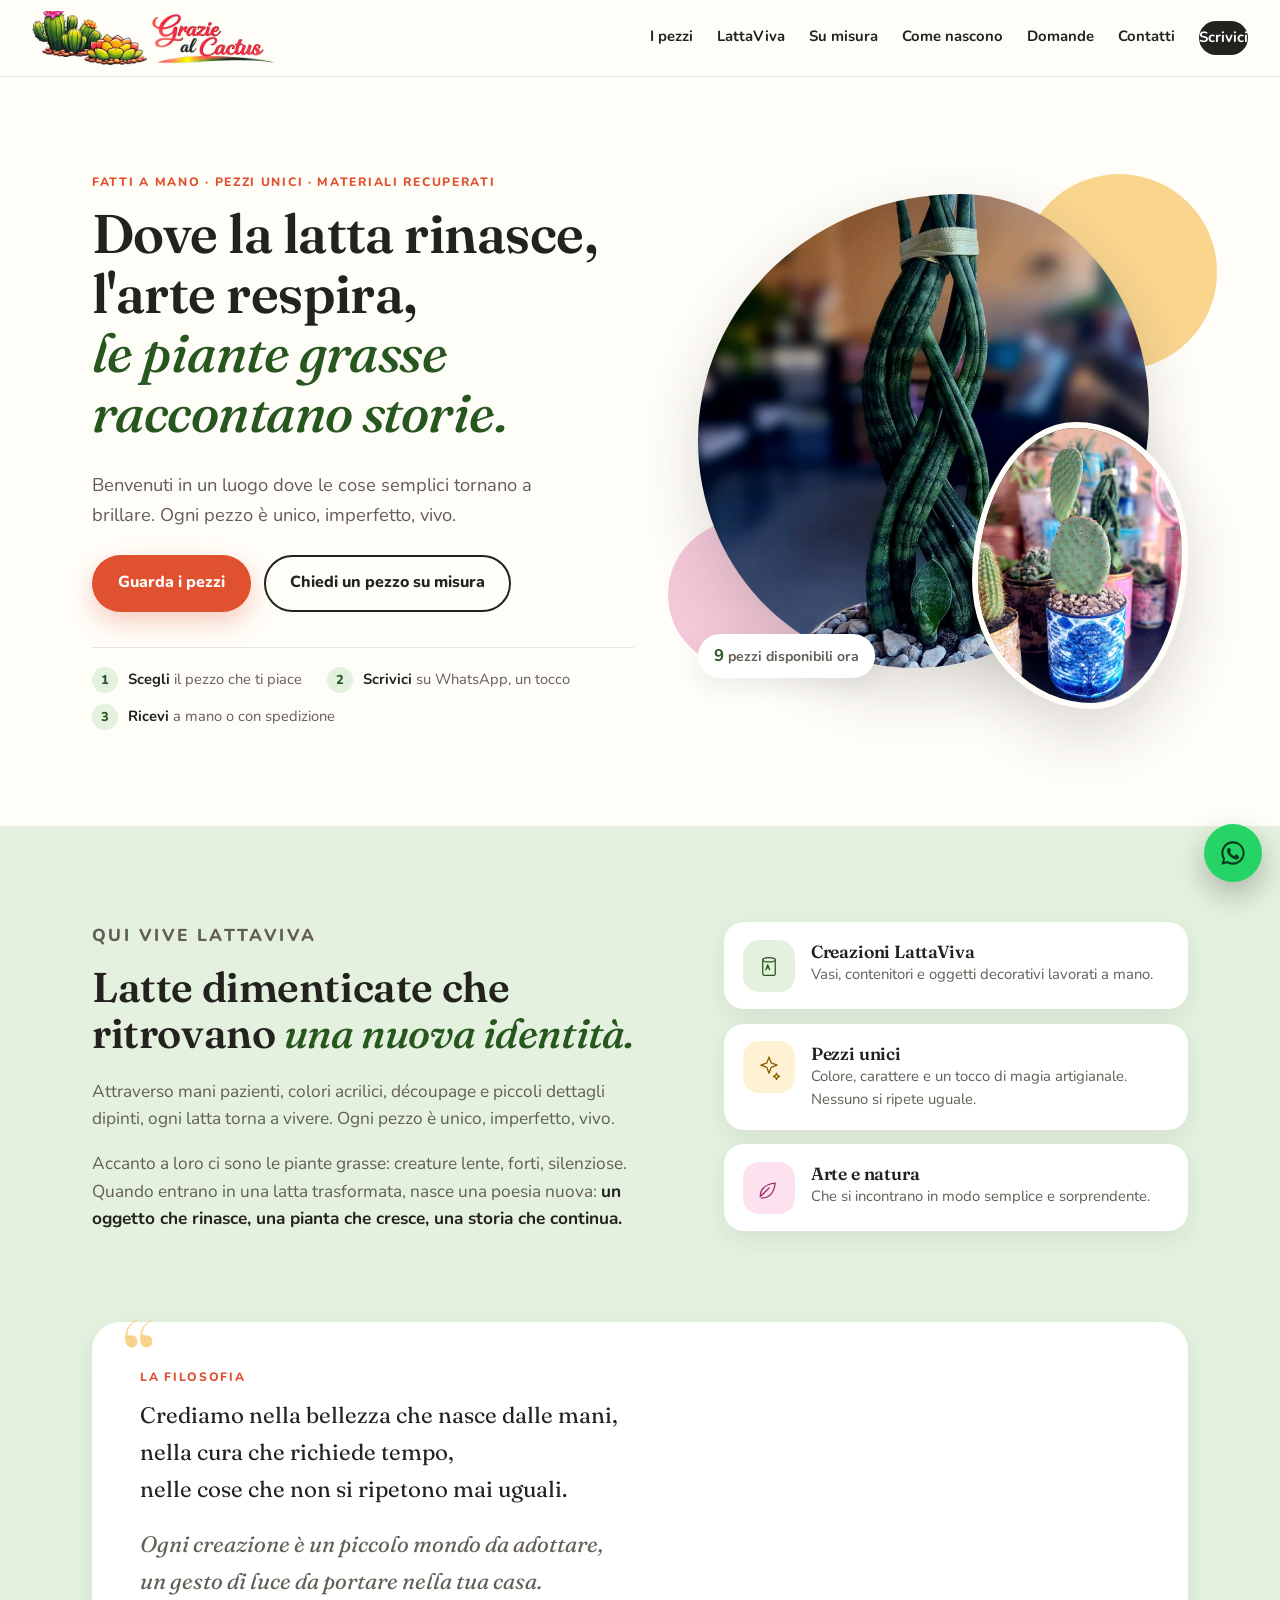
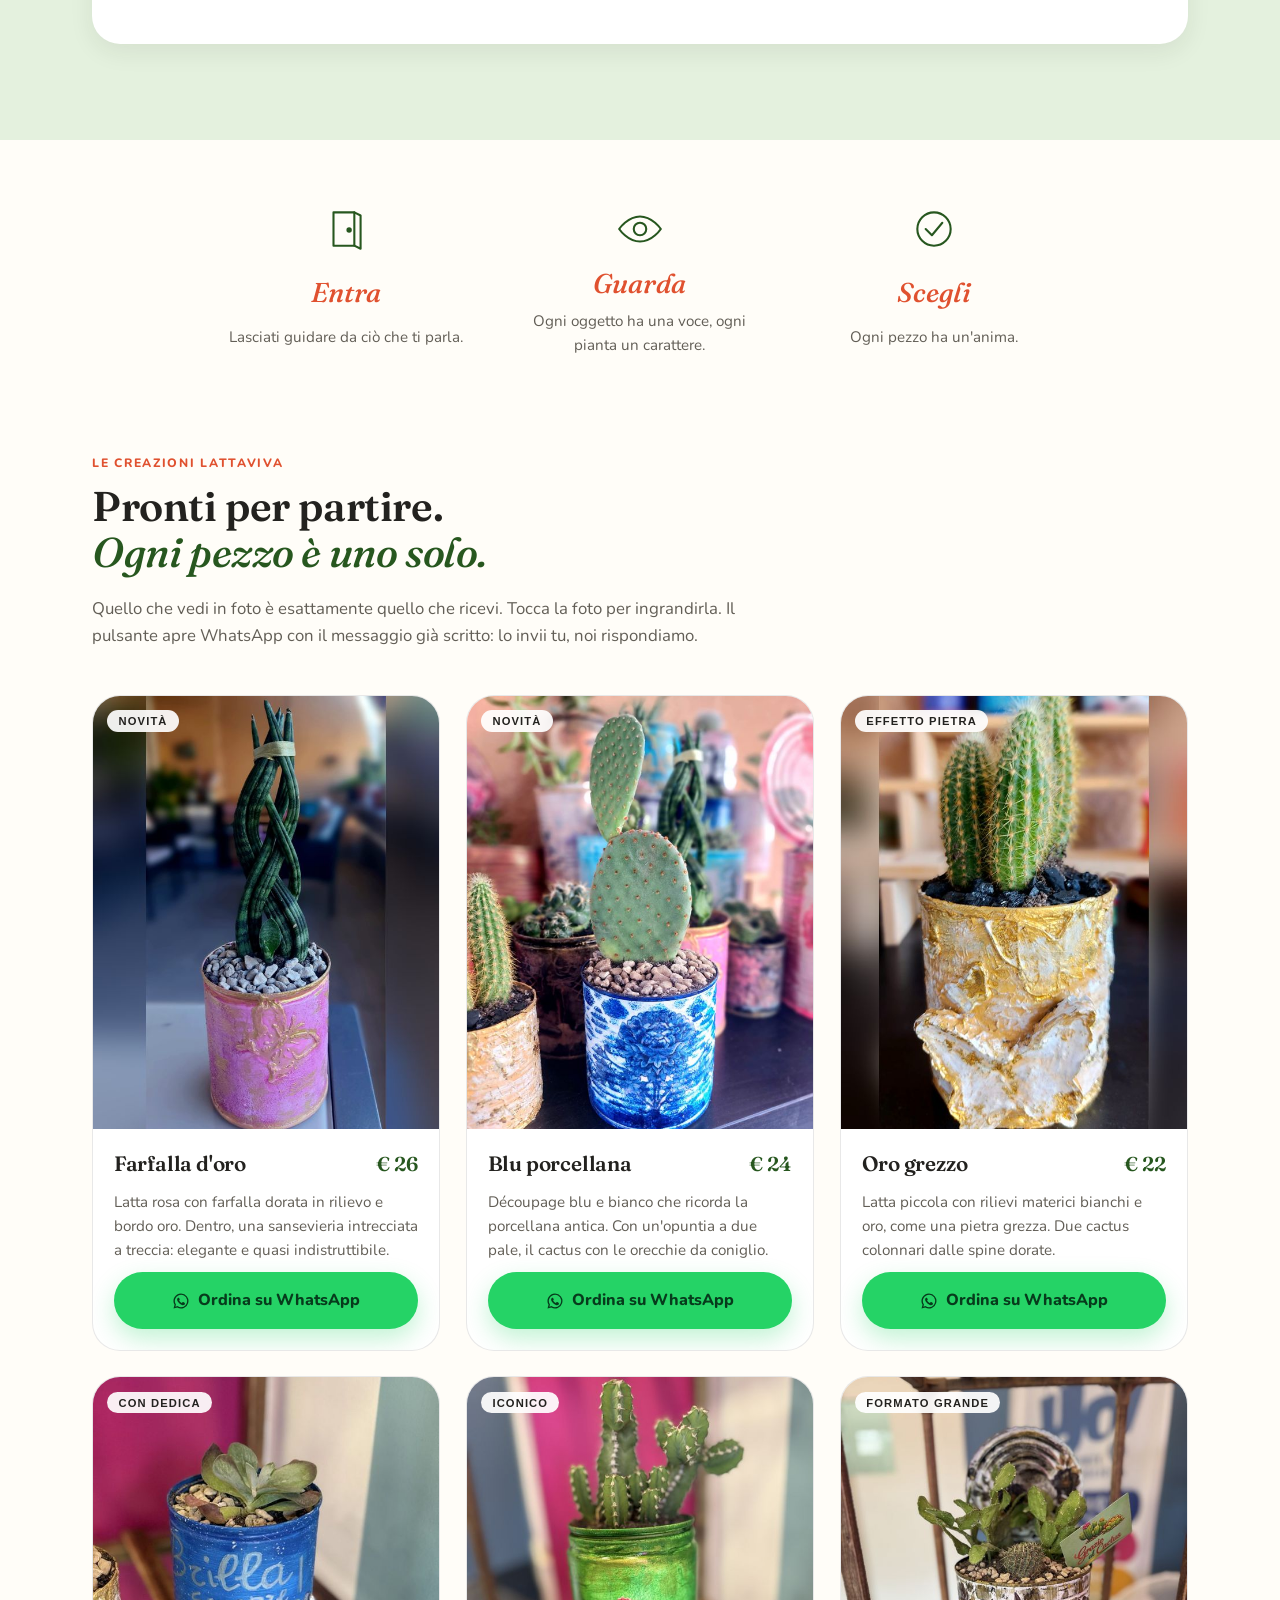
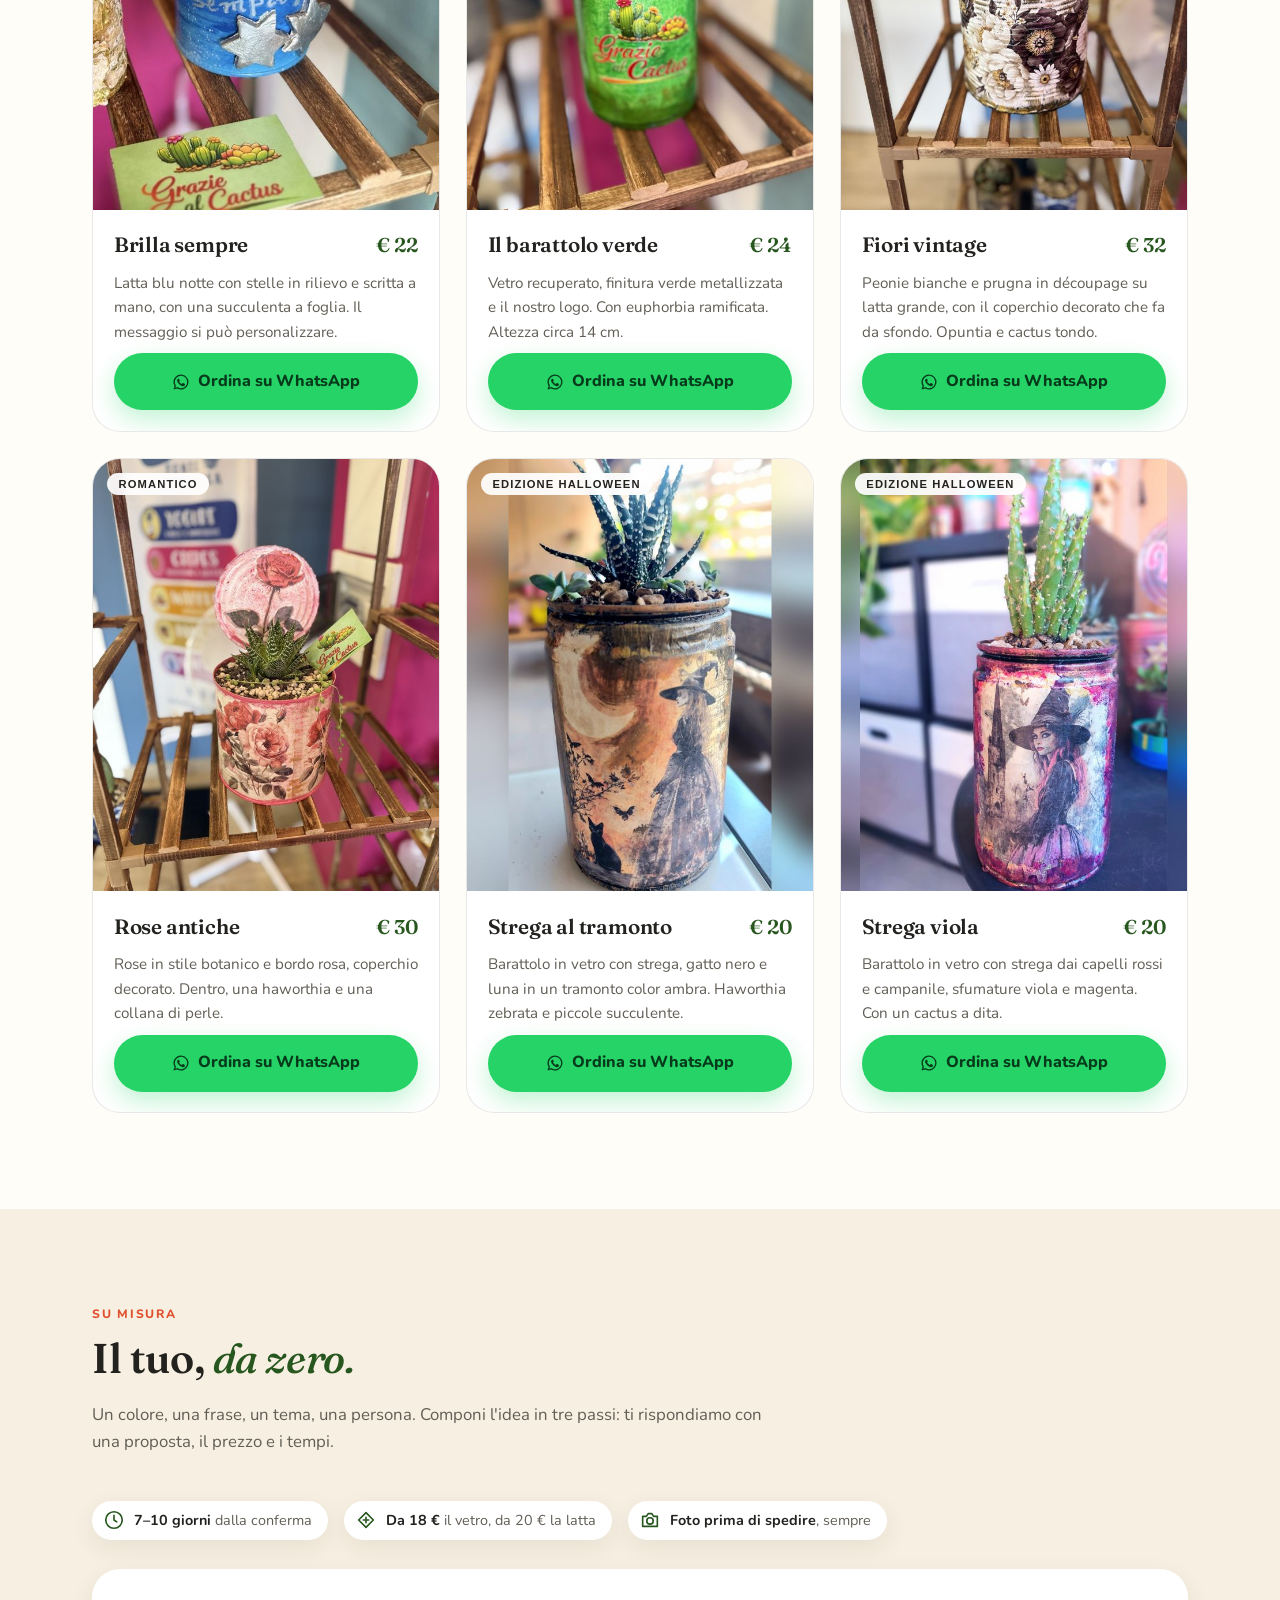
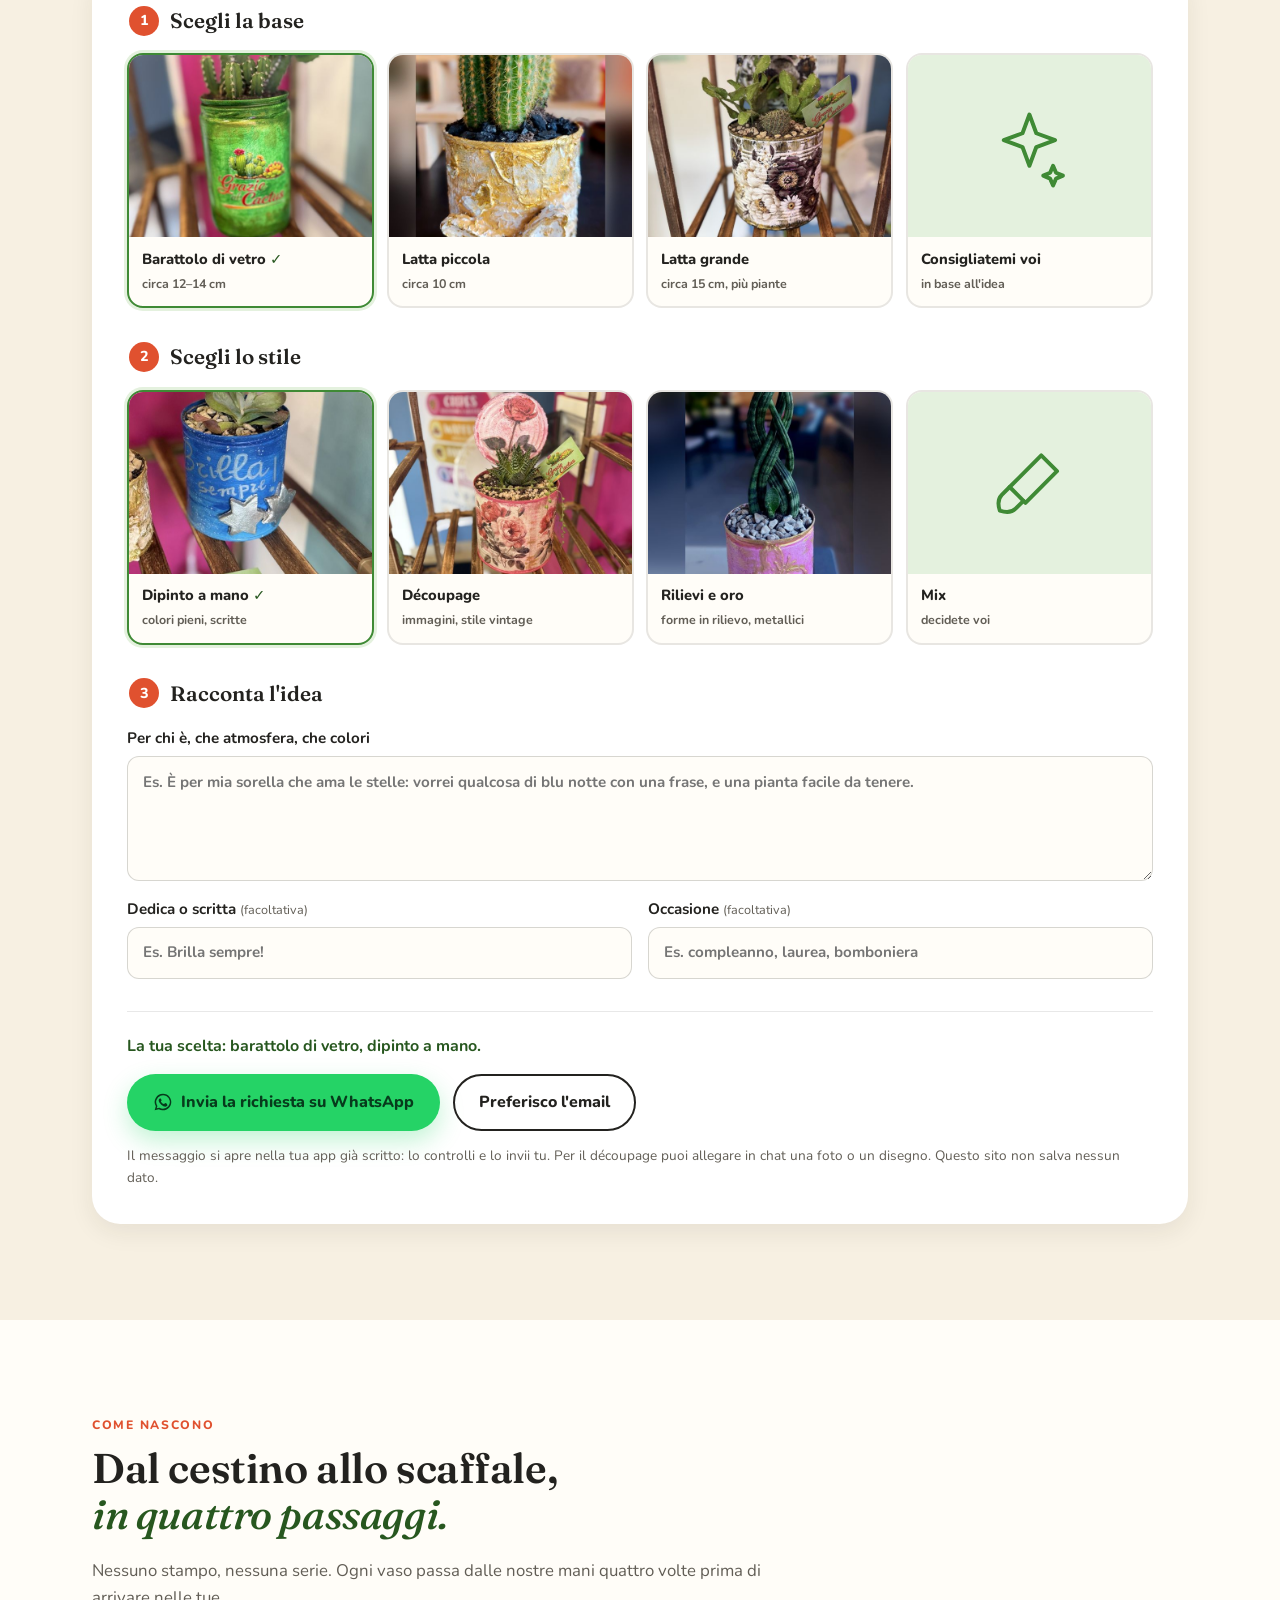
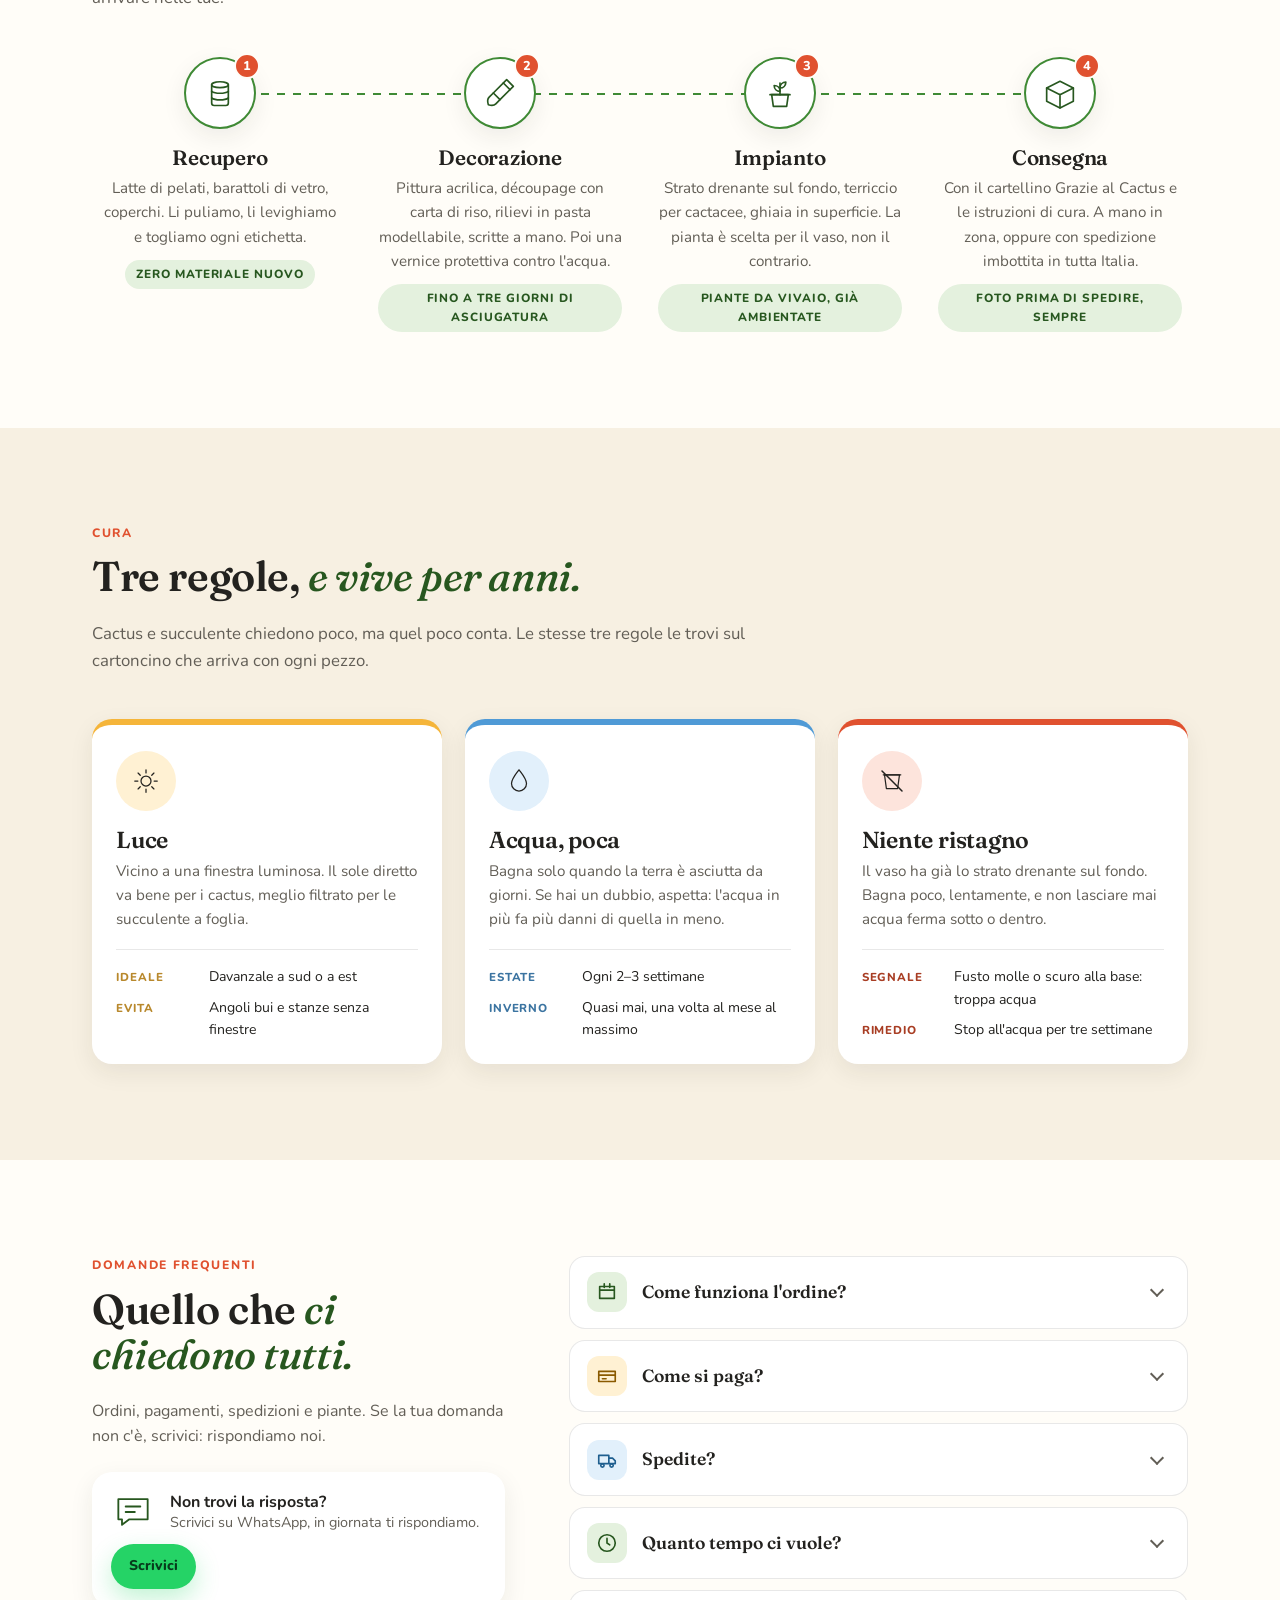
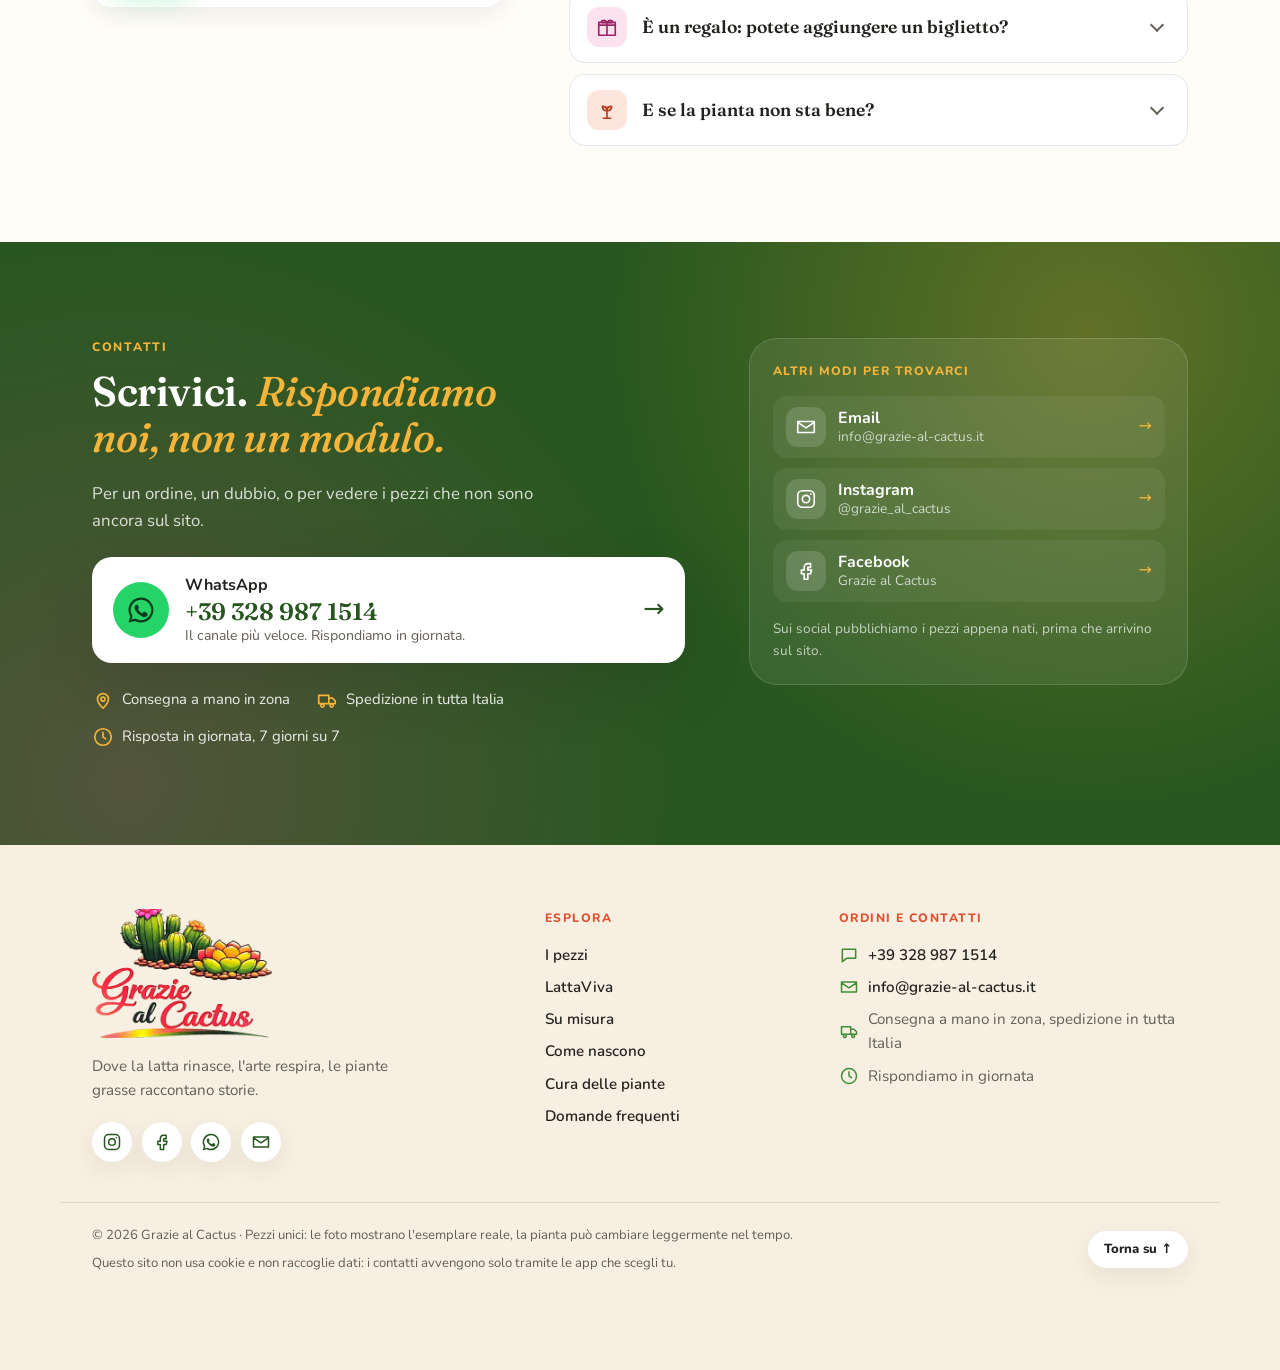
==== commit e9cf36ce: "Logo del negozio: header, footer, favicon e icona social Co-Authored-By: Claude Fable 5.1 <noreply@a" ====
--- a/index.html
+++ b/index.html
@@ -14,12 +14,13 @@
   <meta property="og:title" content="Grazie al Cactus · Piante grasse in barattoli decorati a mano">
   <meta property="og:description" content="Dove la latta rinasce, l'arte respira, le piante grasse raccontano storie. Pezzi unici LattaViva, ordini su WhatsApp.">
   <meta property="og:url" content="https://www.grazie-al-cactus.it/">
-  <meta property="og:image" content="https://www.grazie-al-cactus.it/img/farfalla-oro.jpg">
+  <meta property="og:image" content="https://www.grazie-al-cactus.it/img/logo-og.jpg">
   <meta name="twitter:card" content="summary_large_image">
   <link rel="preload" as="image" href="img/farfalla-oro.jpg" fetchpriority="high">
   <link rel="stylesheet" href="fonts/fonts.css">
   <link rel="stylesheet" href="style.css">
-  <link rel="icon" href="favicon.svg" type="image/svg+xml">
+  <link rel="icon" href="favicon.png" type="image/png">
+  <link rel="apple-touch-icon" href="img/icon-512.png">
   <script type="application/ld+json">
   {
     "@context": "https://schema.org",
@@ -40,8 +41,7 @@
 
 <header class="top">
   <a href="#top" class="brand" aria-label="Grazie al Cactus, torna all'inizio">
-    <svg class="brand-mark" aria-hidden="true" viewBox="0 0 32 32" width="30" height="30"><path fill="#3f8a35" d="M16 4c-2.6 0-4.5 2-4.5 4.5V22h-1.2c-1.6 0-2.8-1.3-2.8-2.8v-5.4a2 2 0 1 0-4 0v5.4c0 3.8 3 6.8 6.8 6.8h1.2V29h9v-3h1.6c3.5 0 6.4-2.9 6.4-6.4V13a2 2 0 1 0-4 0v6.6c0 1.3-1.1 2.4-2.4 2.4H20.5V8.5C20.5 6 18.6 4 16 4Z"/><circle cx="16" cy="3.5" r="2.2" fill="#e0512f"/></svg>
-    <span class="brand-name">Grazie <em>al Cactus</em></span>
+    <img class="brand-logo" src="img/logo-wide.png" alt="Grazie al Cactus" width="1200" height="268" decoding="async">
   </a>
   <button class="nav-toggle" type="button" aria-expanded="false" aria-controls="nav" aria-label="Apri il menu"><span></span><span></span><span></span></button>
   <nav class="nav" id="nav" aria-label="Navigazione principale">
@@ -303,9 +303,8 @@
 <footer class="site-footer">
   <div class="wrap footer-grid">
     <div class="footer-brand-col">
-      <a href="#top" class="brand" aria-label="Grazie al Cactus, torna all'inizio">
-        <svg class="brand-mark" aria-hidden="true" viewBox="0 0 32 32" width="30" height="30"><path fill="#3f8a35" d="M16 4c-2.6 0-4.5 2-4.5 4.5V22h-1.2c-1.6 0-2.8-1.3-2.8-2.8v-5.4a2 2 0 1 0-4 0v5.4c0 3.8 3 6.8 6.8 6.8h1.2V29h9v-3h1.6c3.5 0 6.4-2.9 6.4-6.4V13a2 2 0 1 0-4 0v6.6c0 1.3-1.1 2.4-2.4 2.4H20.5V8.5C20.5 6 18.6 4 16 4Z"/><circle cx="16" cy="3.5" r="2.2" fill="#e0512f"/></svg>
-        <span class="brand-name">Grazie <em>al Cactus</em></span>
+      <a href="#top" class="brand brand-footer" aria-label="Grazie al Cactus, torna all'inizio">
+        <img class="brand-logo-stack" src="img/logo.png" alt="Grazie al Cactus" width="800" height="575" loading="lazy" decoding="async">
       </a>
       <p class="footer-tagline">Dove la latta rinasce, l'arte respira, le piante grasse raccontano storie.</p>
       <ul class="footer-social" aria-label="Social">
--- a/style.css
+++ b/style.css
@@ -56,6 +56,9 @@
 /* ---------- Header ---------- */
 .top { position: sticky; top: 0; z-index: 20; display: flex; align-items: center; justify-content: space-between; gap: 1rem; padding: .7rem var(--pad); background: rgba(255, 253, 248, .9); backdrop-filter: blur(12px); border-bottom: 1px solid var(--line); }
 .brand { display: flex; align-items: center; gap: .55rem; text-decoration: none; color: var(--ink); }
+.brand-logo { display: block; height: 54px; width: auto; }
+.brand-logo-stack { display: block; width: 180px; height: auto; }
+@media (max-width: 700px) { .brand-logo { height: 42px; } }
 .brand-name { font-family: "Pacifico", cursive; font-size: 1.35rem; color: var(--coral); line-height: 1; padding-top: .2rem; }
 .brand-name em { font-style: normal; color: var(--green-dark); }
 .nav { display: flex; gap: clamp(.6rem, 2vw, 1.5rem); align-items: center; }
